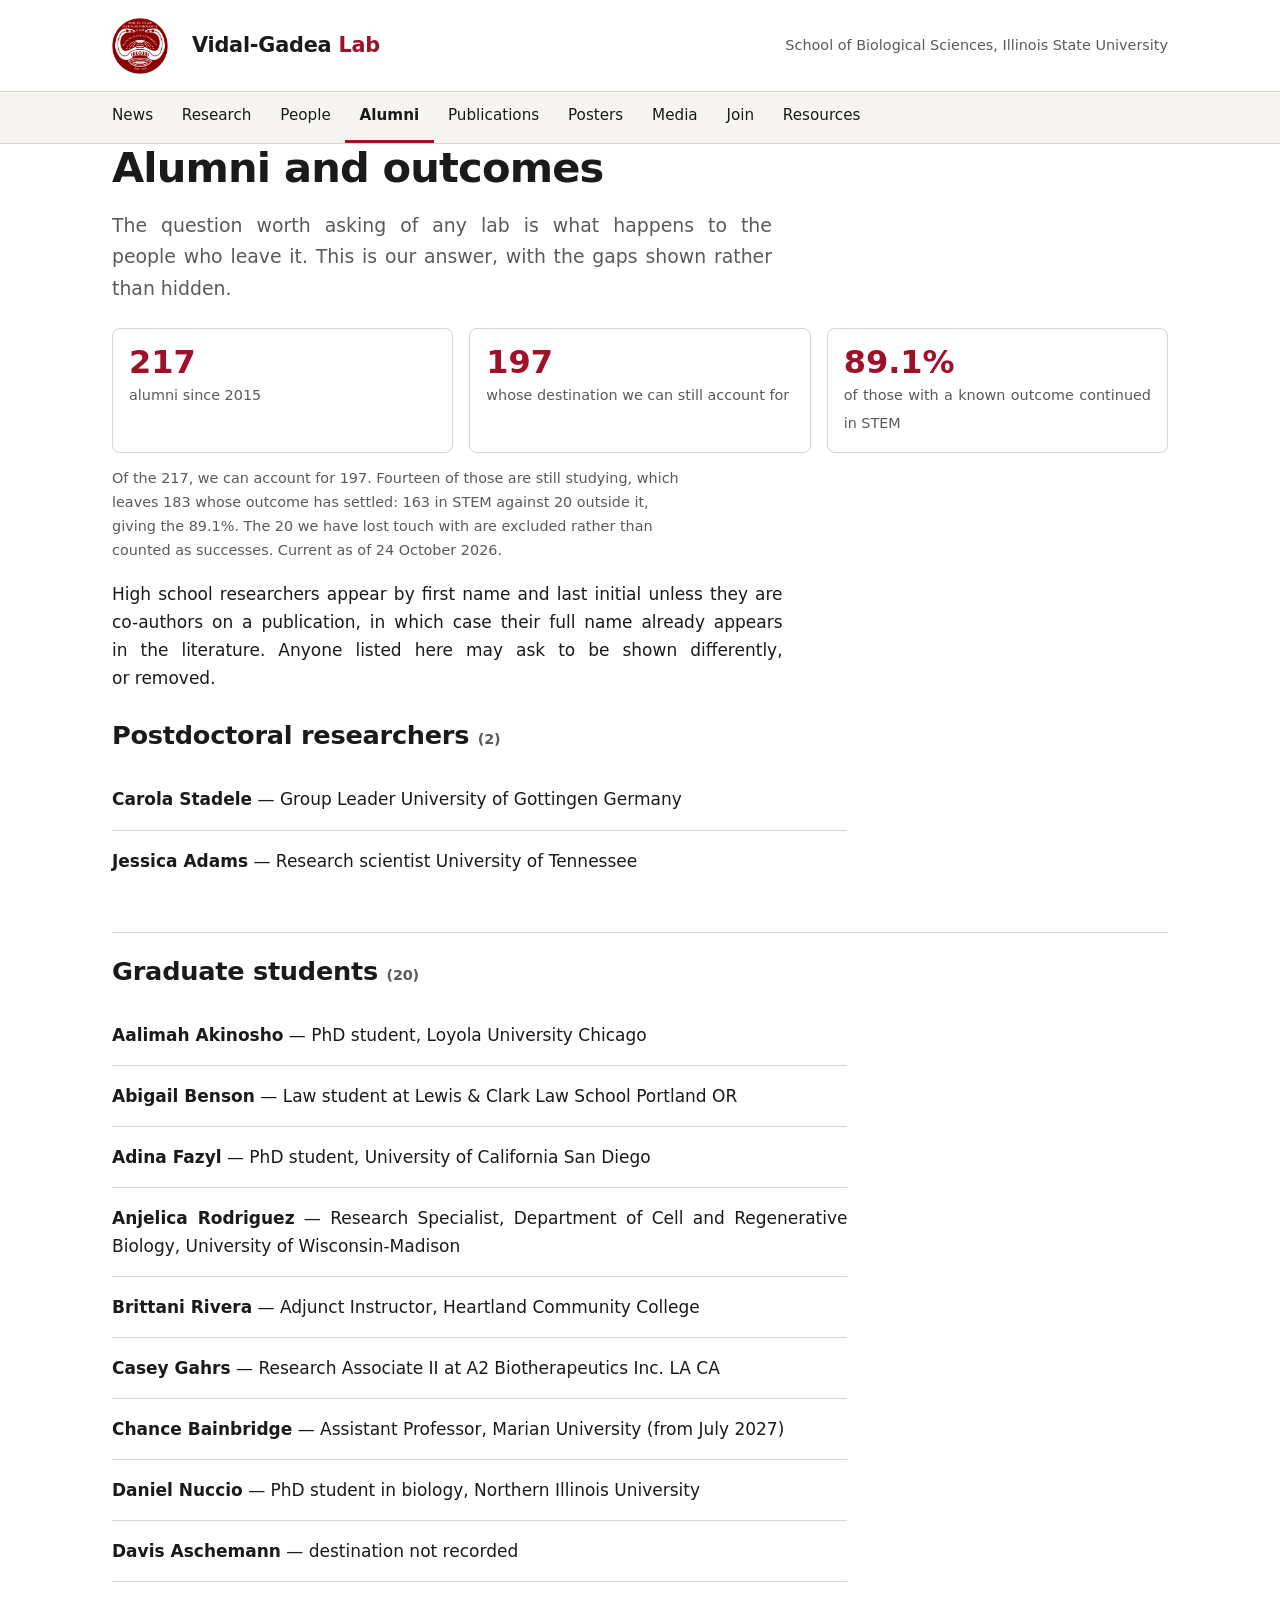
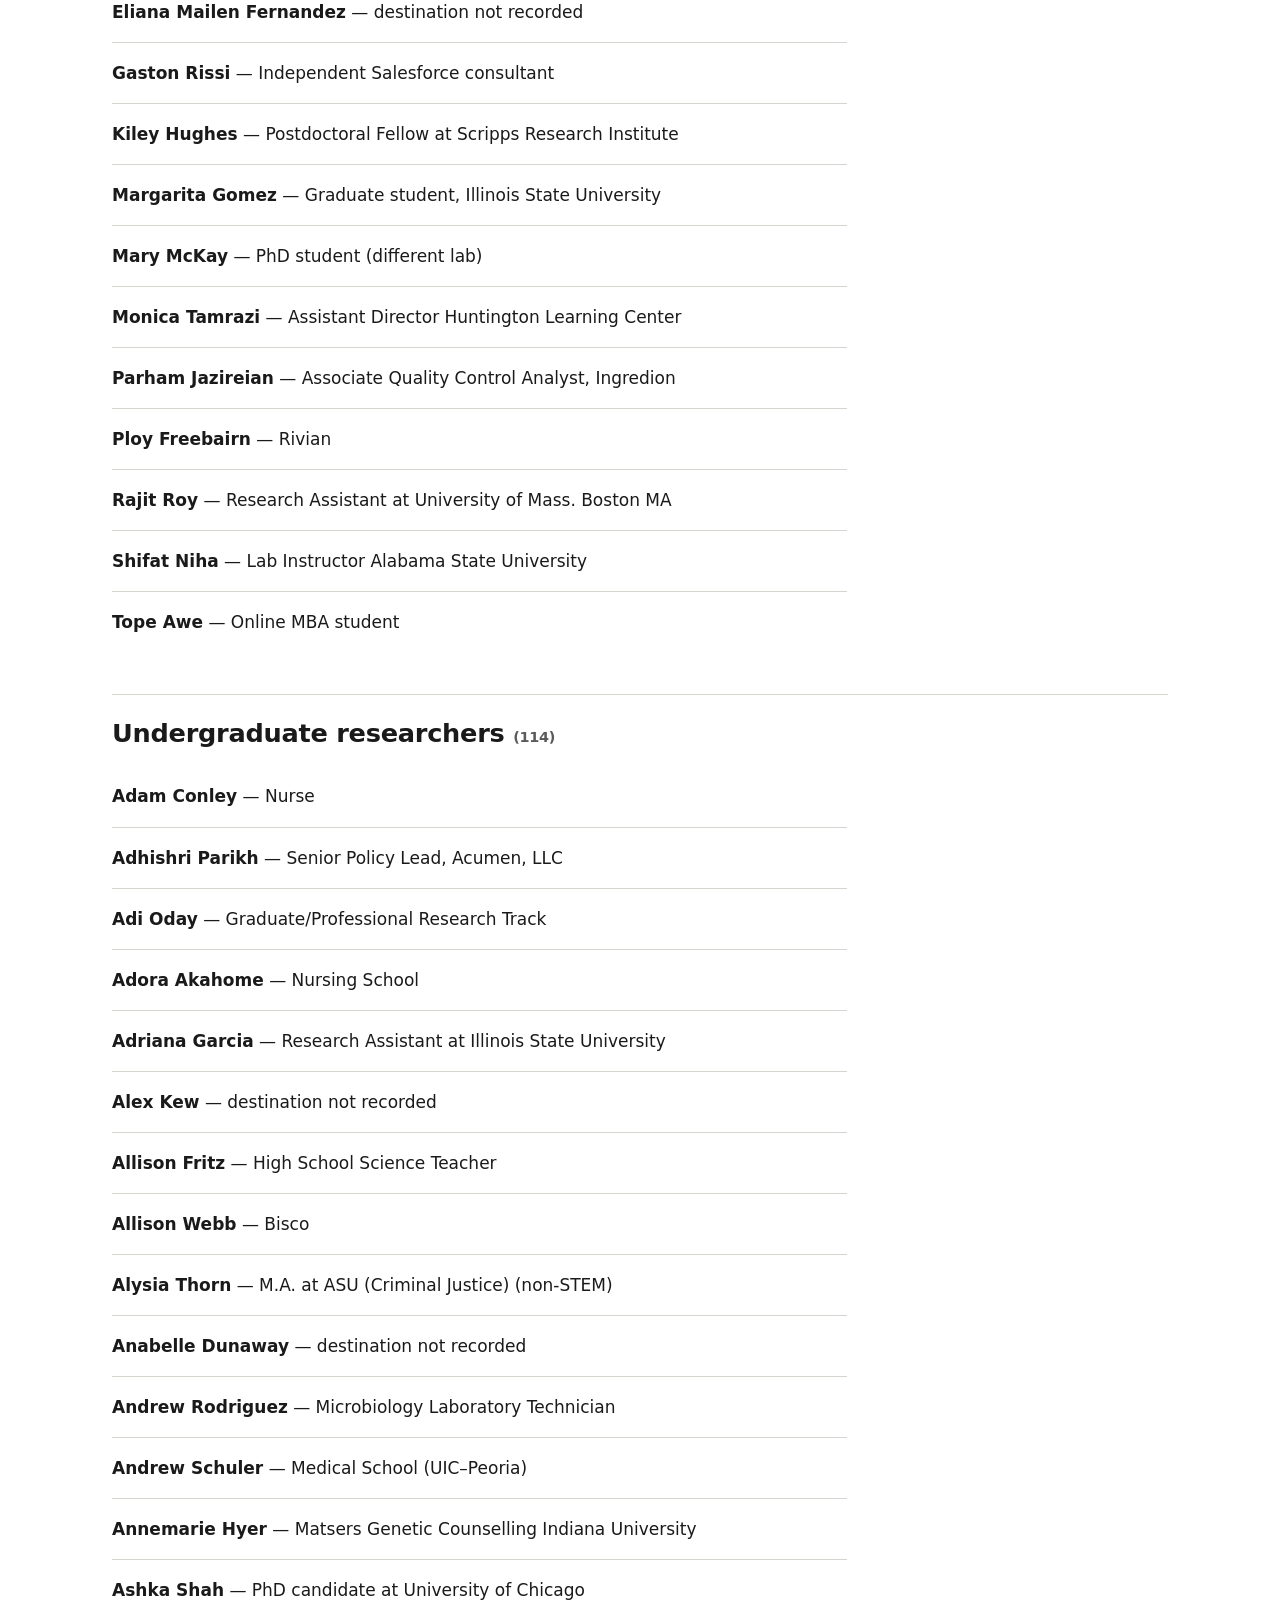
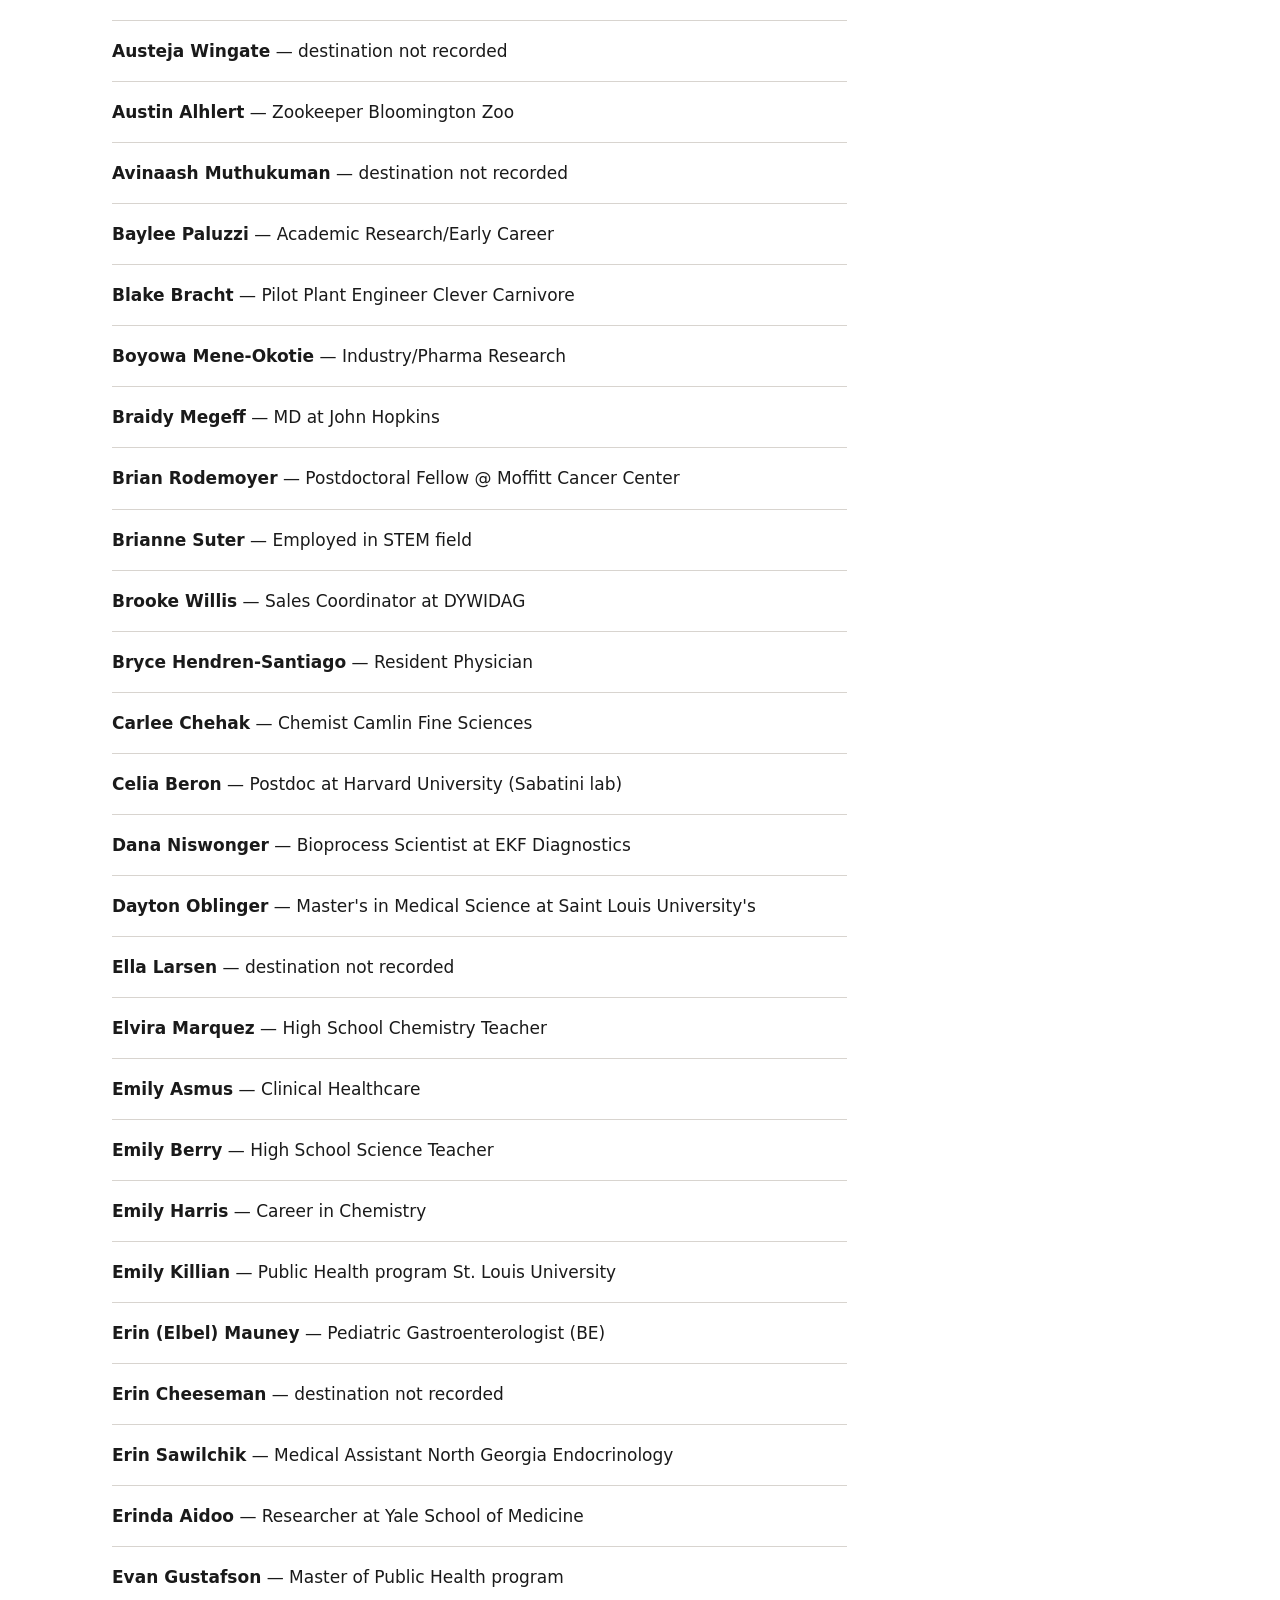
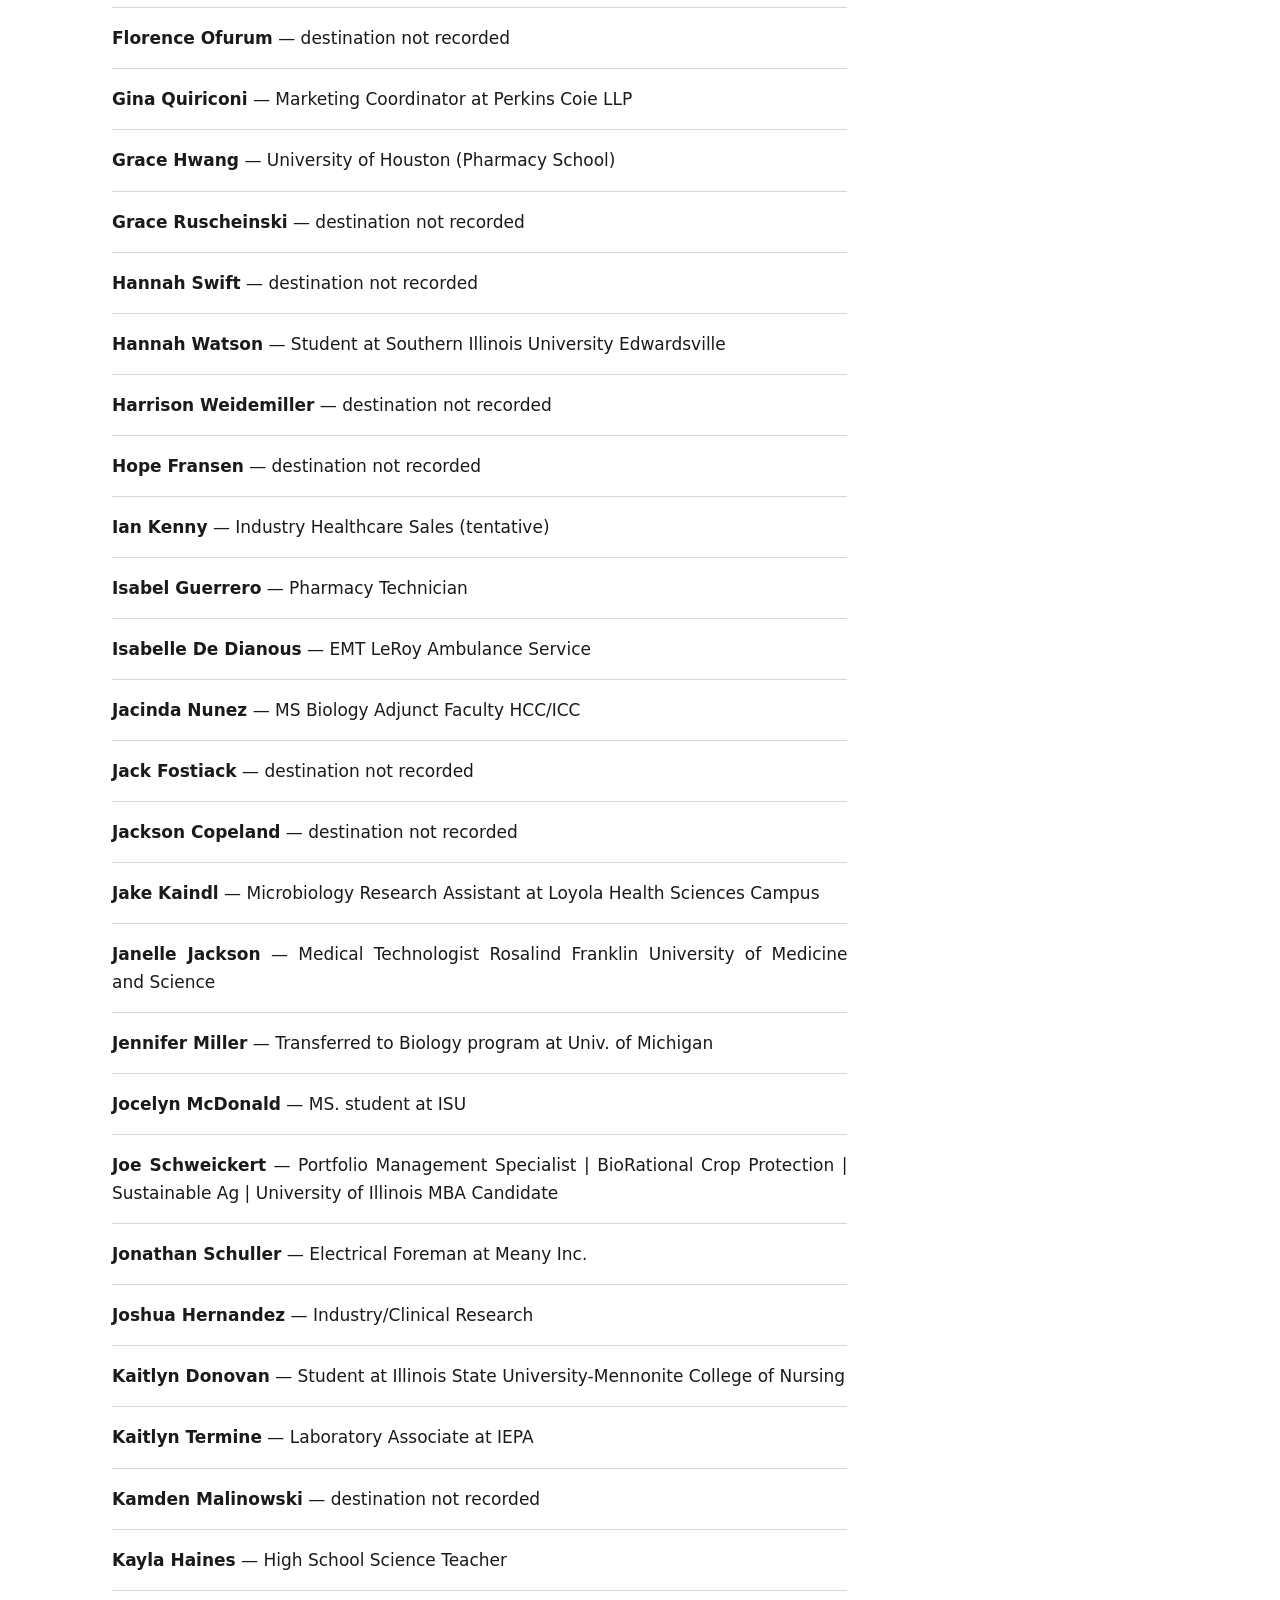
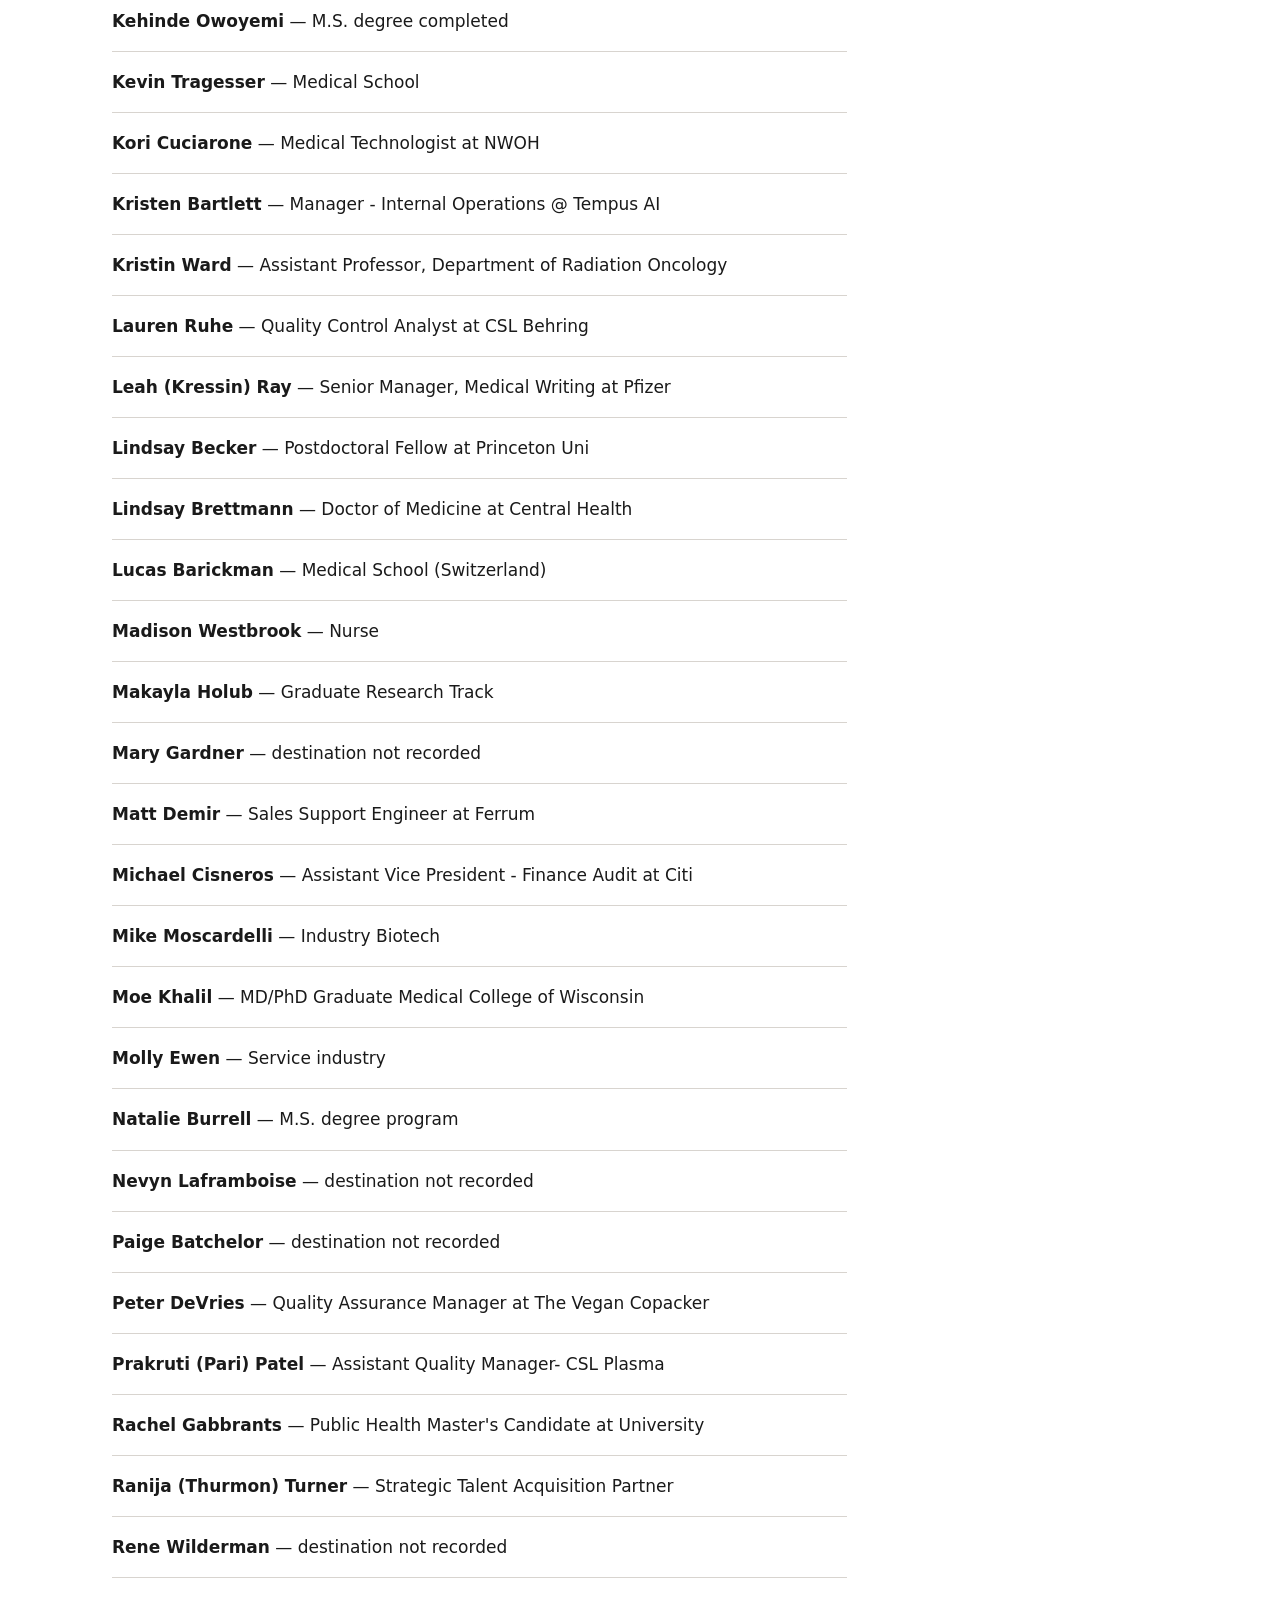
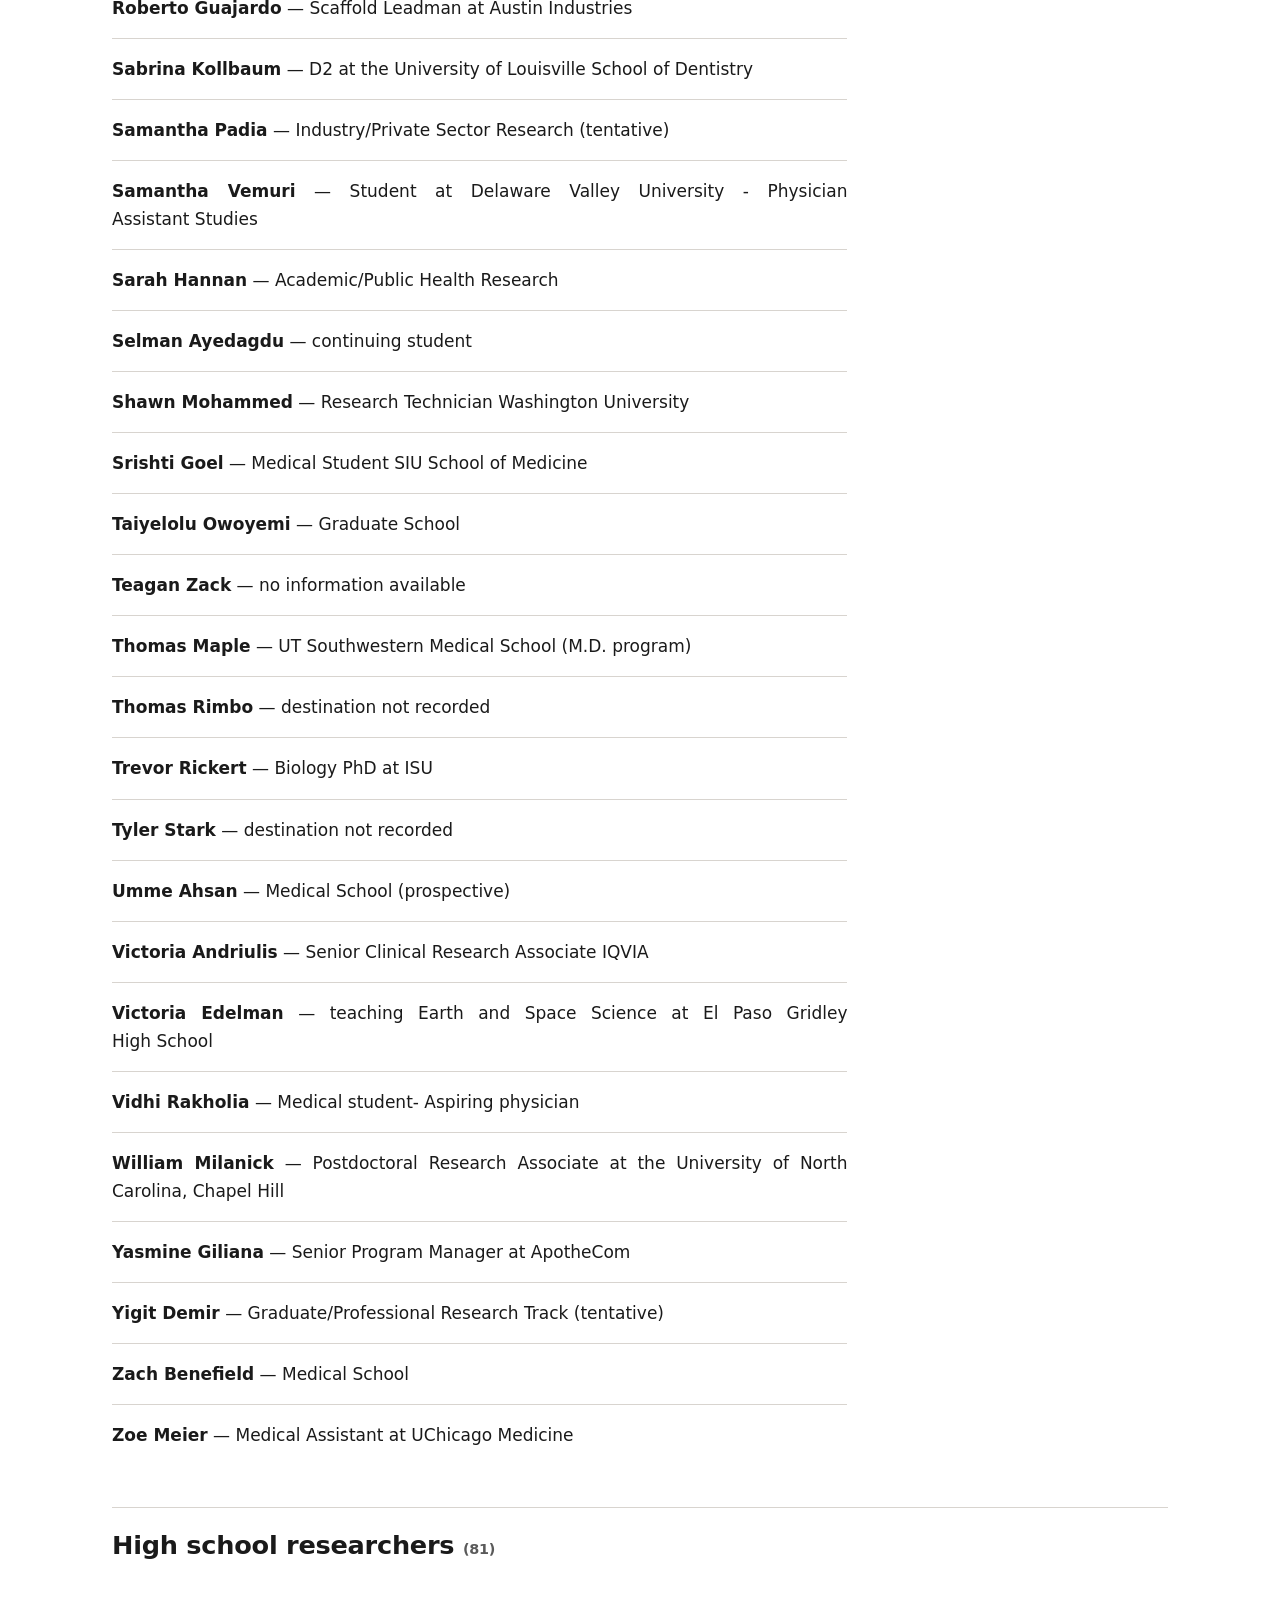
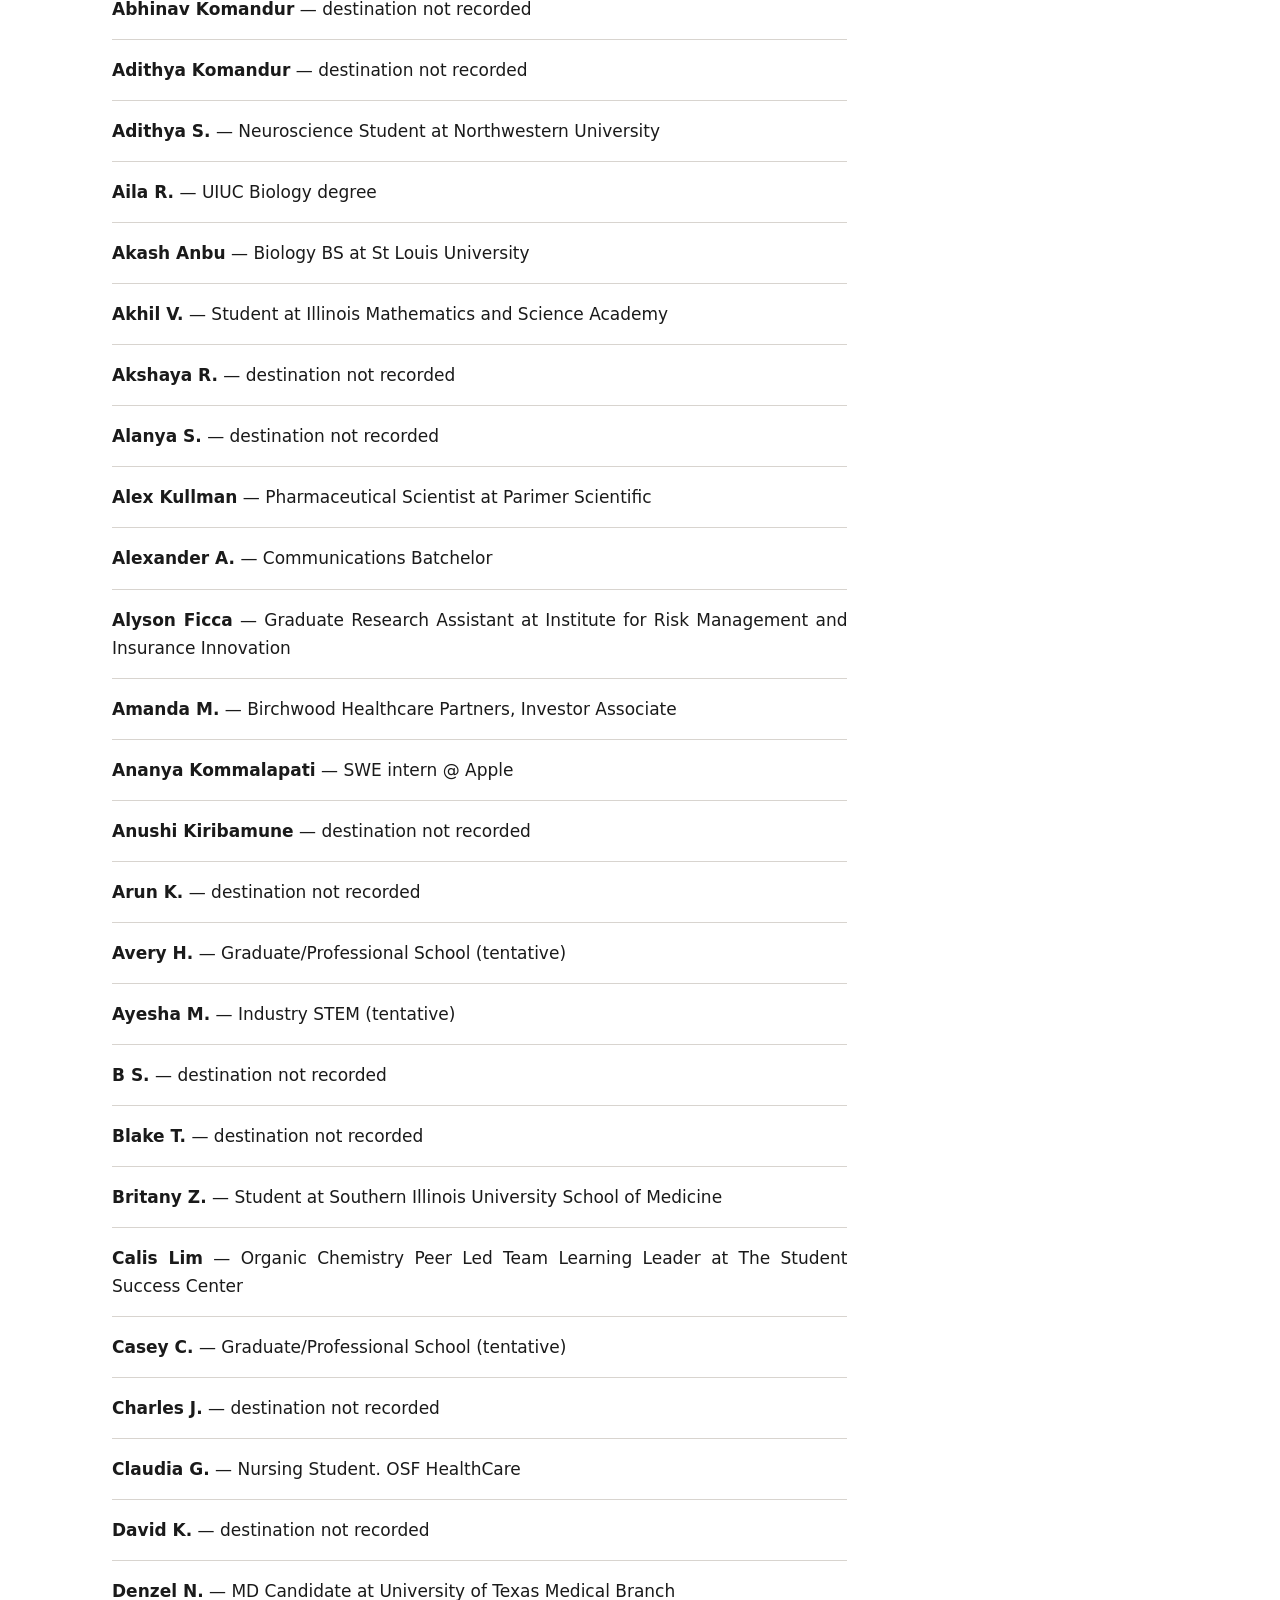
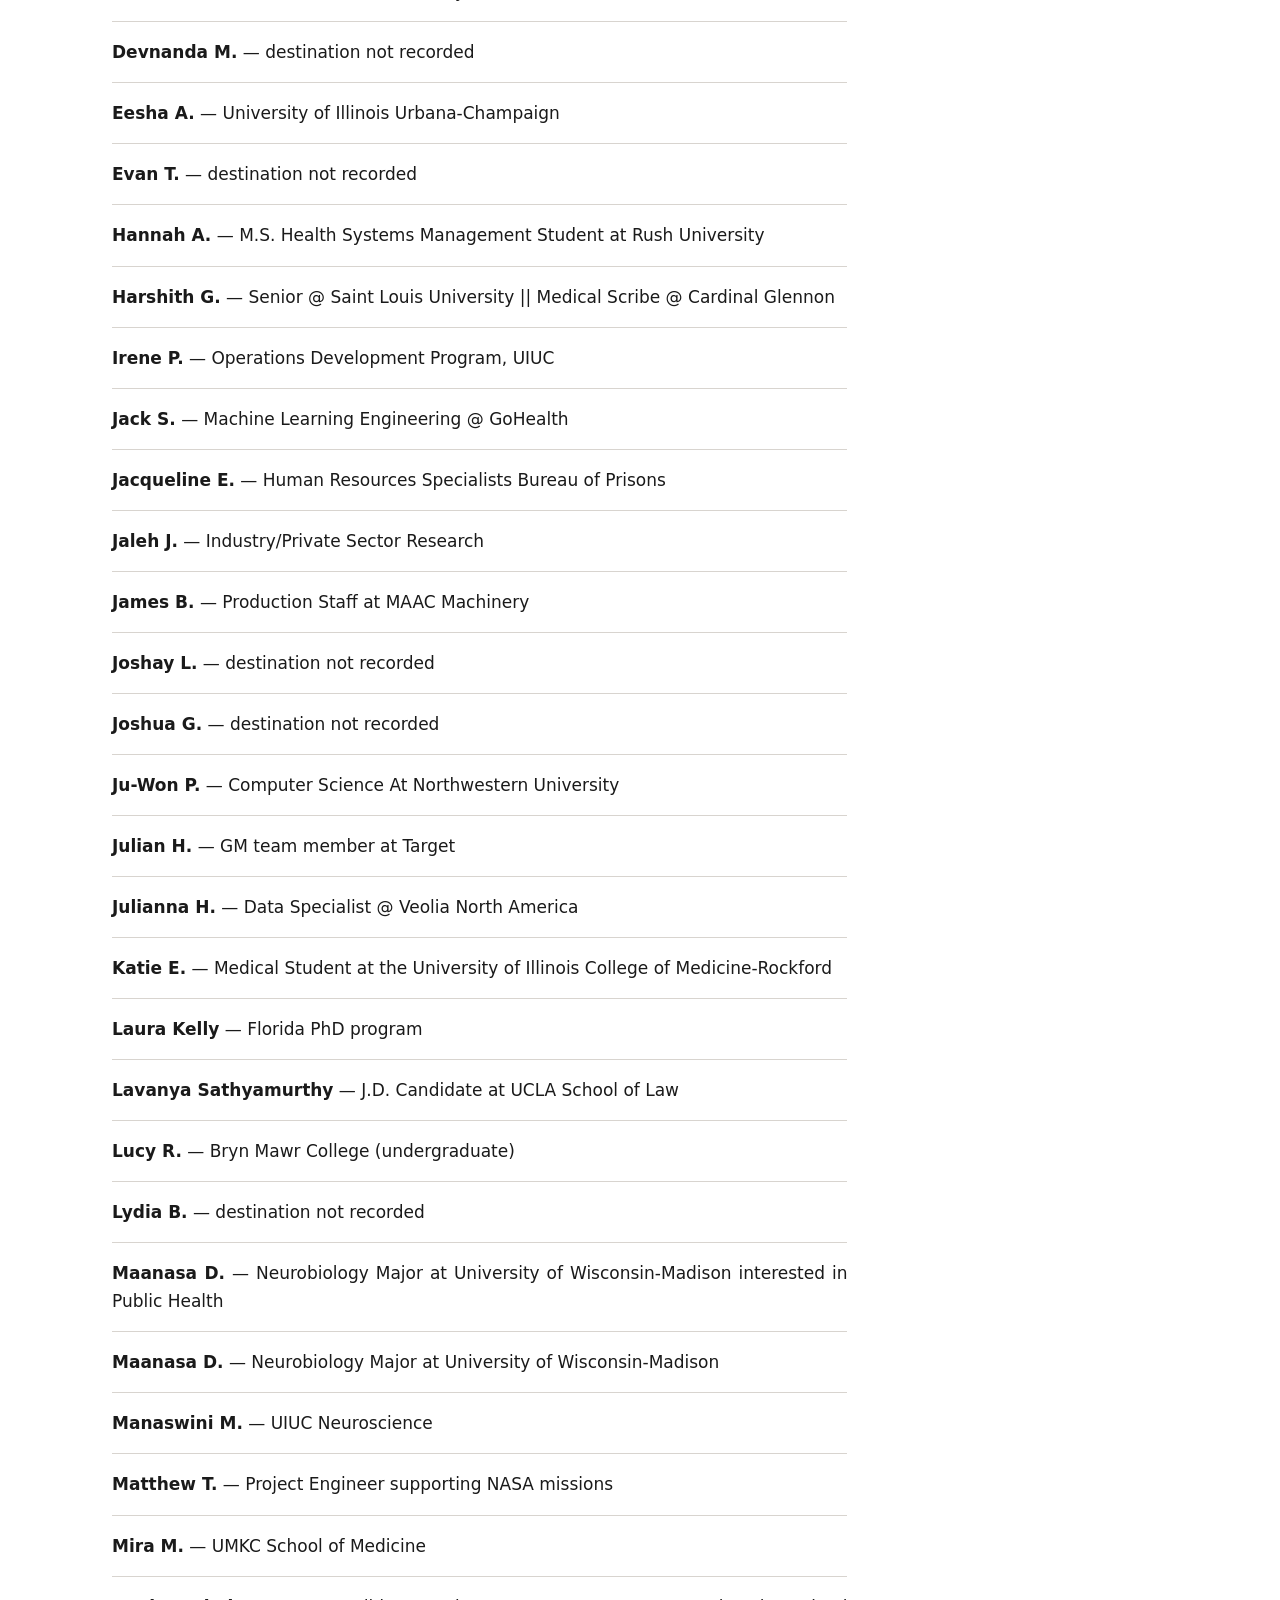
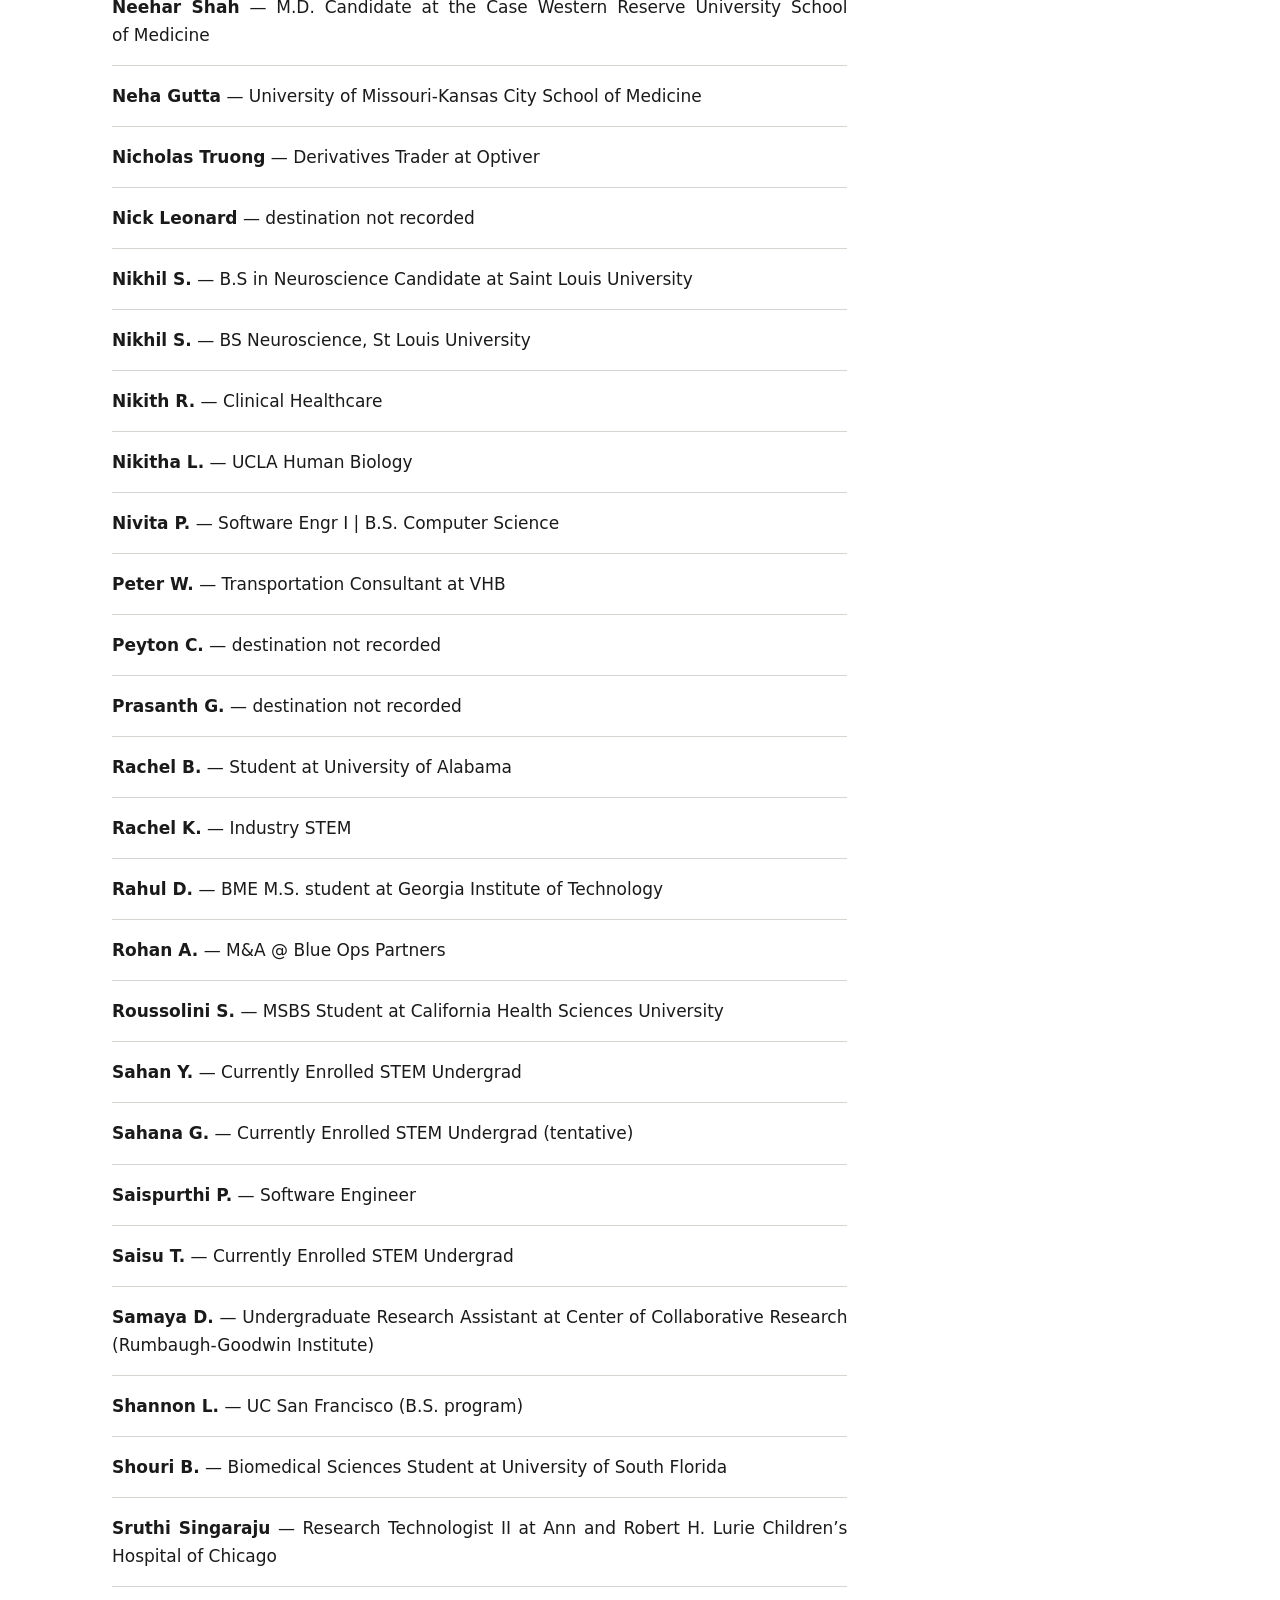
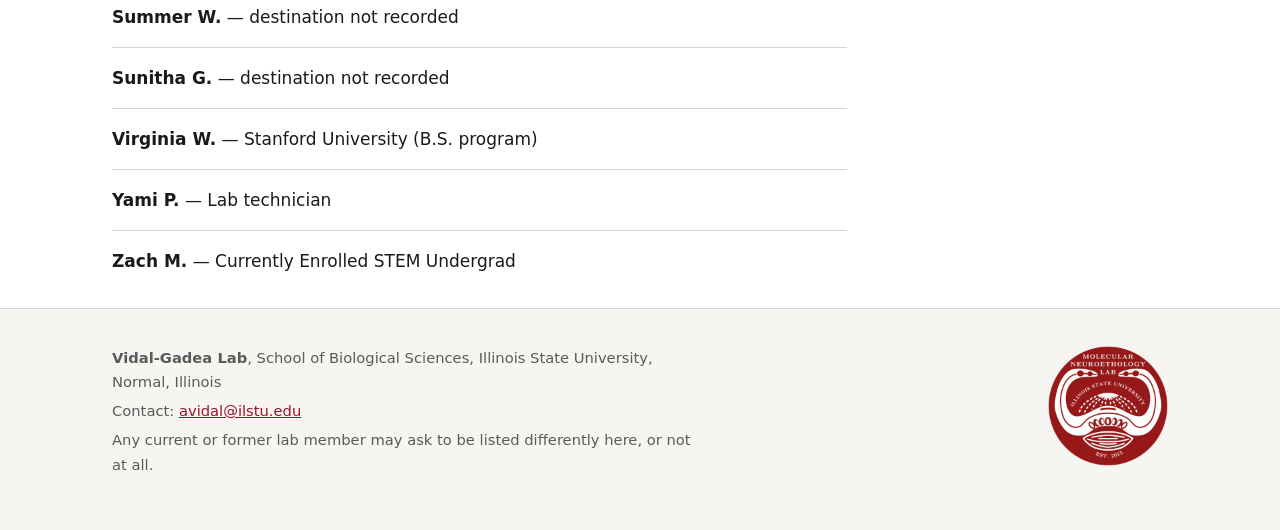
==== alumni.html @ c33b4e80 "Promote Posters, Media and Resources from the footer into the main navigation" ====
<!doctype html>
<html lang="en">
<head>
<meta charset="utf-8">
<meta name="viewport" content="width=device-width, initial-scale=1">
<title>Alumni and outcomes — Vidal-Gadea Lab</title>
<meta name="description" content="Where people who trained in the Vidal-Gadea Lab went afterwards.">
<meta property="og:title" content="Alumni and outcomes — Vidal-Gadea Lab">
<meta property="og:description" content="Where people who trained in the Vidal-Gadea Lab went afterwards.">
<meta property="og:url" content="https://agvg75.github.io/lab/alumni.html">
<link rel="icon" href="favicon.ico" sizes="32x32">
<link rel="icon" type="image/png" sizes="512x512" href="favicon-512.png">
<link rel="apple-touch-icon" href="favicon-180.png">
<meta property="og:site_name" content="Vidal-Gadea Lab">
<meta property="og:type" content="website">
<meta property="og:image" content="https://agvg75.github.io/lab/social-card.jpg">
<meta property="og:image:width" content="1200">
<meta property="og:image:height" content="630">
<meta name="twitter:card" content="summary_large_image">
<link rel="stylesheet" href="style.css">
</head>
<body>
<a class="skip" href="#main">Skip to main content</a>

<header class="masthead">
  <div class="wrap">
    <a class="brand" href="index.html" aria-label="Vidal-Gadea Lab home"><picture><source srcset="logo-white-360.png" media="(prefers-color-scheme: dark)" class="logo-dark"><img class="logo" src="logo-red-360.png" width="56" height="56" alt=""></picture></a>
    <a class="wordmark" href="index.html">Vidal-Gadea <span>Lab</span></a>
    <p class="tagline">School of Biological Sciences, Illinois State University</p>
  </div>
</header>

<nav class="primary" aria-label="Primary">
  <ul>
    <li><a href="news.html">News</a></li>
    <li><a href="research.html">Research</a></li>
    <li><a href="people.html">People</a></li>
    <li><a href="alumni.html" aria-current="page">Alumni</a></li>
    <li><a href="publications.html">Publications</a></li>
    <li><a href="presentations.html">Posters</a></li>
    <li><a href="media.html">Media</a></li>
    <li><a href="join.html">Join</a></li>
    <li><a href="resources.html">Resources</a></li>
  </ul>
</nav>

<main id="main" class="wrap">

  <h1>Alumni and outcomes</h1>

  <p class="lede">The question worth asking of any lab is what happens to the people who
  leave it. This is our answer, with the gaps shown rather than hidden.</p>

  <ul class="stats">
    <li><span class="n">217</span><span class="k">alumni since 2015</span></li>
    <li><span class="n">197</span><span class="k">whose destination we can still account for</span></li>
    <li><span class="n">89.1%</span><span class="k">of those with a known outcome continued in STEM</span></li>
  </ul>
  <p class="meta">Of the 217, we can account for 197. Fourteen of those are still studying,
  which leaves 183 whose outcome has settled: 163 in STEM against 20 outside it, giving the
  89.1%. The 20 we have lost touch with are excluded rather than counted as successes.
  Current as of 24 October 2026.</p>

  <p>High school researchers appear by first name and last initial unless they are co-authors
  on a publication, in which case their full name already appears in the literature. Anyone
  listed here may ask to be shown differently, or removed.</p>

  <h2 id="postdoc">Postdoctoral researchers <span class="meta">(2)</span></h2>
  <ul class="pubs">
    <li><strong>Carola Stadele</strong> — Group Leader University of Gottingen Germany</li>
    <li><strong>Jessica Adams</strong> — Research scientist University of Tennessee</li>
  </ul>
  <h2 id="graduate">Graduate students <span class="meta">(20)</span></h2>
  <ul class="pubs">
    <li><strong>Aalimah Akinosho</strong> — PhD student, Loyola University Chicago</li>
    <li><strong>Abigail Benson</strong> — Law student at Lewis &amp; Clark Law School Portland OR</li>
    <li><strong>Adina Fazyl</strong> — PhD student, University of California San Diego</li>
    <li><strong>Anjelica Rodriguez</strong> — Research Specialist, Department of Cell and Regenerative Biology, University of Wisconsin-Madison</li>
    <li><strong>Brittani Rivera</strong> — Adjunct Instructor, Heartland Community College</li>
    <li><strong>Casey Gahrs</strong> — Research Associate II at A2 Biotherapeutics Inc. LA CA</li>
    <li><strong>Chance Bainbridge</strong> — Assistant Professor, Marian University (from July 2027)</li>
    <li><strong>Daniel Nuccio</strong> — PhD student in biology, Northern Illinois University</li>
    <li><strong>Davis Aschemann</strong> — destination not recorded</li>
    <li><strong>Eliana Mailen Fernandez</strong> — destination not recorded</li>
    <li><strong>Gaston Rissi</strong> — Independent Salesforce consultant</li>
    <li><strong>Kiley Hughes</strong> — Postdoctoral Fellow at Scripps Research Institute</li>
    <li><strong>Margarita Gomez</strong> — Graduate student, Illinois State University</li>
    <li><strong>Mary McKay</strong> — PhD student (different lab)</li>
    <li><strong>Monica Tamrazi</strong> — Assistant Director Huntington Learning Center</li>
    <li><strong>Parham Jazireian</strong> — Associate Quality Control Analyst, Ingredion</li>
    <li><strong>Ploy Freebairn</strong> — Rivian</li>
    <li><strong>Rajit Roy</strong> — Research Assistant at University of Mass. Boston MA</li>
    <li><strong>Shifat Niha</strong> — Lab Instructor Alabama State University</li>
    <li><strong>Tope Awe</strong> — Online MBA student</li>
  </ul>
  <h2 id="undergraduate">Undergraduate researchers <span class="meta">(114)</span></h2>
  <ul class="pubs">
    <li><strong>Adam Conley</strong> — Nurse</li>
    <li><strong>Adhishri Parikh</strong> — Senior Policy Lead, Acumen, LLC</li>
    <li><strong>Adi Oday</strong> — Graduate/Professional Research Track</li>
    <li><strong>Adora Akahome</strong> — Nursing School</li>
    <li><strong>Adriana Garcia</strong> — Research Assistant at Illinois State University</li>
    <li><strong>Alex Kew</strong> — destination not recorded</li>
    <li><strong>Allison Fritz</strong> — High School Science Teacher</li>
    <li><strong>Allison Webb</strong> — Bisco</li>
    <li><strong>Alysia Thorn</strong> — M.A. at ASU (Criminal Justice) (non-STEM)</li>
    <li><strong>Anabelle Dunaway</strong> — destination not recorded</li>
    <li><strong>Andrew Rodriguez</strong> — Microbiology Laboratory Technician</li>
    <li><strong>Andrew Schuler</strong> — Medical School (UIC–Peoria)</li>
    <li><strong>Annemarie Hyer</strong> — Matsers Genetic Counselling Indiana University</li>
    <li><strong>Ashka Shah</strong> — PhD candidate at University of Chicago</li>
    <li><strong>Austeja Wingate</strong> — destination not recorded</li>
    <li><strong>Austin Alhlert</strong> — Zookeeper Bloomington Zoo</li>
    <li><strong>Avinaash Muthukuman</strong> — destination not recorded</li>
    <li><strong>Baylee Paluzzi</strong> — Academic Research/Early Career</li>
    <li><strong>Blake Bracht</strong> — Pilot Plant Engineer Clever Carnivore</li>
    <li><strong>Boyowa Mene-Okotie</strong> — Industry/Pharma Research</li>
    <li><strong>Braidy Megeff</strong> — MD at John Hopkins</li>
    <li><strong>Brian Rodemoyer</strong> — Postdoctoral Fellow @ Moffitt Cancer Center</li>
    <li><strong>Brianne Suter</strong> — Employed in STEM field</li>
    <li><strong>Brooke Willis</strong> — Sales Coordinator at DYWIDAG</li>
    <li><strong>Bryce Hendren-Santiago</strong> — Resident Physician</li>
    <li><strong>Carlee Chehak</strong> — Chemist Camlin Fine Sciences</li>
    <li><strong>Celia Beron</strong> — Postdoc at Harvard University (Sabatini lab)</li>
    <li><strong>Dana Niswonger</strong> — Bioprocess Scientist at EKF Diagnostics</li>
    <li><strong>Dayton Oblinger</strong> — Master&#x27;s in Medical Science at Saint Louis University&#x27;s</li>
    <li><strong>Ella Larsen</strong> — destination not recorded</li>
    <li><strong>Elvira Marquez</strong> — High School Chemistry Teacher</li>
    <li><strong>Emily Asmus</strong> — Clinical Healthcare</li>
    <li><strong>Emily Berry</strong> — High School Science Teacher</li>
    <li><strong>Emily Harris</strong> — Career in Chemistry</li>
    <li><strong>Emily Killian</strong> — Public Health program St. Louis University</li>
    <li><strong>Erin (Elbel) Mauney</strong> — Pediatric Gastroenterologist (BE)</li>
    <li><strong>Erin Cheeseman</strong> — destination not recorded</li>
    <li><strong>Erin Sawilchik</strong> — Medical Assistant North Georgia Endocrinology</li>
    <li><strong>Erinda Aidoo</strong> — Researcher at Yale School of Medicine</li>
    <li><strong>Evan Gustafson</strong> — Master of Public Health program</li>
    <li><strong>Florence Ofurum</strong> — destination not recorded</li>
    <li><strong>Gina Quiriconi</strong> — Marketing Coordinator at Perkins Coie LLP</li>
    <li><strong>Grace Hwang</strong> — University of Houston (Pharmacy School)</li>
    <li><strong>Grace Ruscheinski</strong> — destination not recorded</li>
    <li><strong>Hannah Swift</strong> — destination not recorded</li>
    <li><strong>Hannah Watson</strong> — Student at Southern Illinois University Edwardsville</li>
    <li><strong>Harrison Weidemiller</strong> — destination not recorded</li>
    <li><strong>Hope Fransen</strong> — destination not recorded</li>
    <li><strong>Ian Kenny</strong> — Industry Healthcare Sales (tentative)</li>
    <li><strong>Isabel Guerrero</strong> — Pharmacy Technician</li>
    <li><strong>Isabelle De Dianous</strong> — EMT LeRoy Ambulance Service</li>
    <li><strong>Jacinda Nunez</strong> — MS Biology Adjunct Faculty HCC/ICC</li>
    <li><strong>Jack Fostiack</strong> — destination not recorded</li>
    <li><strong>Jackson Copeland</strong> — destination not recorded</li>
    <li><strong>Jake Kaindl</strong> — Microbiology Research Assistant at Loyola Health Sciences Campus</li>
    <li><strong>Janelle Jackson</strong> — Medical Technologist Rosalind Franklin University of Medicine and Science</li>
    <li><strong>Jennifer Miller</strong> — Transferred to Biology program at Univ. of Michigan</li>
    <li><strong>Jocelyn McDonald</strong> — MS. student at ISU</li>
    <li><strong>Joe Schweickert</strong> — Portfolio Management Specialist | BioRational Crop Protection | Sustainable Ag | University of Illinois MBA Candidate</li>
    <li><strong>Jonathan Schuller</strong> — Electrical Foreman at Meany Inc.</li>
    <li><strong>Joshua Hernandez</strong> — Industry/Clinical Research</li>
    <li><strong>Kaitlyn Donovan</strong> — Student at Illinois State University-Mennonite College of Nursing</li>
    <li><strong>Kaitlyn Termine</strong> — Laboratory Associate at IEPA</li>
    <li><strong>Kamden Malinowski</strong> — destination not recorded</li>
    <li><strong>Kayla Haines</strong> — High School Science Teacher</li>
    <li><strong>Kehinde Owoyemi</strong> — M.S. degree completed</li>
    <li><strong>Kevin Tragesser</strong> — Medical School</li>
    <li><strong>Kori Cuciarone</strong> — Medical Technologist at NWOH</li>
    <li><strong>Kristen Bartlett</strong> — Manager - Internal Operations @ Tempus AI</li>
    <li><strong>Kristin Ward</strong> — Assistant Professor, Department of Radiation Oncology</li>
    <li><strong>Lauren Ruhe</strong> — Quality Control Analyst at CSL Behring</li>
    <li><strong>Leah (Kressin) Ray</strong> — Senior Manager, Medical Writing at Pfizer</li>
    <li><strong>Lindsay Becker</strong> — Postdoctoral Fellow at Princeton Uni</li>
    <li><strong>Lindsay Brettmann</strong> — Doctor of Medicine at Central Health</li>
    <li><strong>Lucas Barickman</strong> — Medical School (Switzerland)</li>
    <li><strong>Madison Westbrook</strong> — Nurse</li>
    <li><strong>Makayla Holub</strong> — Graduate Research Track</li>
    <li><strong>Mary Gardner</strong> — destination not recorded</li>
    <li><strong>Matt Demir</strong> — Sales Support Engineer at Ferrum</li>
    <li><strong>Michael Cisneros</strong> — Assistant Vice President - Finance Audit at Citi</li>
    <li><strong>Mike Moscardelli</strong> — Industry Biotech</li>
    <li><strong>Moe Khalil</strong> — MD/PhD Graduate Medical College of Wisconsin</li>
    <li><strong>Molly Ewen</strong> — Service industry</li>
    <li><strong>Natalie Burrell</strong> — M.S. degree program</li>
    <li><strong>Nevyn Laframboise</strong> — destination not recorded</li>
    <li><strong>Paige Batchelor</strong> — destination not recorded</li>
    <li><strong>Peter DeVries</strong> — Quality Assurance Manager at The Vegan Copacker</li>
    <li><strong>Prakruti (Pari) Patel</strong> — Assistant Quality Manager- CSL Plasma</li>
    <li><strong>Rachel Gabbrants</strong> — Public Health Master&#x27;s Candidate at University</li>
    <li><strong>Ranija (Thurmon) Turner</strong> — Strategic Talent Acquisition Partner</li>
    <li><strong>Rene Wilderman</strong> — destination not recorded</li>
    <li><strong>Roberto Guajardo</strong> — Scaffold Leadman at Austin Industries</li>
    <li><strong>Sabrina Kollbaum</strong> — D2 at the University of Louisville School of Dentistry</li>
    <li><strong>Samantha Padia</strong> — Industry/Private Sector Research (tentative)</li>
    <li><strong>Samantha Vemuri</strong> — Student at Delaware Valley University - Physician Assistant Studies</li>
    <li><strong>Sarah Hannan</strong> — Academic/Public Health Research</li>
    <li><strong>Selman Ayedagdu</strong> — continuing student</li>
    <li><strong>Shawn Mohammed</strong> — Research Technician Washington University</li>
    <li><strong>Srishti Goel</strong> — Medical Student SIU School of Medicine</li>
    <li><strong>Taiyelolu Owoyemi</strong> — Graduate School</li>
    <li><strong>Teagan Zack</strong> — no information available</li>
    <li><strong>Thomas Maple</strong> — UT Southwestern Medical School (M.D. program)</li>
    <li><strong>Thomas Rimbo</strong> — destination not recorded</li>
    <li><strong>Trevor Rickert</strong> — Biology PhD at ISU</li>
    <li><strong>Tyler Stark</strong> — destination not recorded</li>
    <li><strong>Umme Ahsan</strong> — Medical School (prospective)</li>
    <li><strong>Victoria Andriulis</strong> — Senior Clinical Research Associate IQVIA</li>
    <li><strong>Victoria Edelman</strong> — teaching Earth and Space Science at El Paso Gridley High School</li>
    <li><strong>Vidhi Rakholia</strong> — Medical student- Aspiring physician</li>
    <li><strong>William Milanick</strong> — Postdoctoral Research Associate at the University of North Carolina, Chapel Hill</li>
    <li><strong>Yasmine Giliana</strong> — Senior Program Manager at ApotheCom</li>
    <li><strong>Yigit Demir</strong> — Graduate/Professional Research Track (tentative)</li>
    <li><strong>Zach Benefield</strong> — Medical School</li>
    <li><strong>Zoe Meier</strong> — Medical Assistant at UChicago Medicine</li>
  </ul>
  <h2 id="high-school">High school researchers <span class="meta">(81)</span></h2>
  <ul class="pubs">
    <li><strong>Abhinav Komandur</strong> — destination not recorded</li>
    <li><strong>Adithya Komandur</strong> — destination not recorded</li>
    <li><strong>Adithya S.</strong> — Neuroscience Student at Northwestern University</li>
    <li><strong>Aila R.</strong> — UIUC Biology degree</li>
    <li><strong>Akash Anbu</strong> — Biology BS at St Louis University</li>
    <li><strong>Akhil V.</strong> — Student at Illinois Mathematics and Science Academy</li>
    <li><strong>Akshaya R.</strong> — destination not recorded</li>
    <li><strong>Alanya S.</strong> — destination not recorded</li>
    <li><strong>Alex Kullman</strong> — Pharmaceutical Scientist at Parimer Scientific</li>
    <li><strong>Alexander A.</strong> — Communications Batchelor</li>
    <li><strong>Alyson Ficca</strong> — Graduate Research Assistant at Institute for Risk Management and Insurance Innovation</li>
    <li><strong>Amanda M.</strong> — Birchwood Healthcare Partners, Investor Associate</li>
    <li><strong>Ananya Kommalapati</strong> — SWE intern @ Apple</li>
    <li><strong>Anushi Kiribamune</strong> — destination not recorded</li>
    <li><strong>Arun K.</strong> — destination not recorded</li>
    <li><strong>Avery H.</strong> — Graduate/Professional School (tentative)</li>
    <li><strong>Ayesha M.</strong> — Industry STEM (tentative)</li>
    <li><strong>B S.</strong> — destination not recorded</li>
    <li><strong>Blake T.</strong> — destination not recorded</li>
    <li><strong>Britany Z.</strong> — Student at Southern Illinois University School of Medicine</li>
    <li><strong>Calis Lim</strong> — Organic Chemistry Peer Led Team Learning Leader at The Student Success Center</li>
    <li><strong>Casey C.</strong> — Graduate/Professional School (tentative)</li>
    <li><strong>Charles J.</strong> — destination not recorded</li>
    <li><strong>Claudia G.</strong> — Nursing Student. OSF HealthCare</li>
    <li><strong>David K.</strong> — destination not recorded</li>
    <li><strong>Denzel N.</strong> — MD Candidate at University of Texas Medical Branch</li>
    <li><strong>Devnanda M.</strong> — destination not recorded</li>
    <li><strong>Eesha A.</strong> — University of Illinois Urbana‑Champaign</li>
    <li><strong>Evan T.</strong> — destination not recorded</li>
    <li><strong>Hannah A.</strong> — M.S. Health Systems Management Student at Rush University</li>
    <li><strong>Harshith G.</strong> — Senior @ Saint Louis University || Medical Scribe @ Cardinal Glennon</li>
    <li><strong>Irene P.</strong> — Operations Development Program, UIUC</li>
    <li><strong>Jack S.</strong> — Machine Learning Engineering @ GoHealth</li>
    <li><strong>Jacqueline E.</strong> — Human Resources Specialists Bureau of Prisons</li>
    <li><strong>Jaleh J.</strong> — Industry/Private Sector Research</li>
    <li><strong>James B.</strong> — Production Staff at MAAC Machinery</li>
    <li><strong>Joshay L.</strong> — destination not recorded</li>
    <li><strong>Joshua G.</strong> — destination not recorded</li>
    <li><strong>Ju-Won P.</strong> — Computer Science At Northwestern University</li>
    <li><strong>Julian H.</strong> — GM team member at Target</li>
    <li><strong>Julianna H.</strong> — Data Specialist @ Veolia North America</li>
    <li><strong>Katie E.</strong> — Medical Student at the University of Illinois College of Medicine-Rockford</li>
    <li><strong>Laura Kelly</strong> — Florida PhD program</li>
    <li><strong>Lavanya Sathyamurthy</strong> — J.D. Candidate at UCLA School of Law</li>
    <li><strong>Lucy R.</strong> — Bryn Mawr College (undergraduate)</li>
    <li><strong>Lydia B.</strong> — destination not recorded</li>
    <li><strong>Maanasa D.</strong> — Neurobiology Major at University of Wisconsin-Madison interested in Public Health</li>
    <li><strong>Maanasa D.</strong> — Neurobiology Major at University of Wisconsin-Madison</li>
    <li><strong>Manaswini M.</strong> — UIUC Neuroscience</li>
    <li><strong>Matthew T.</strong> — Project Engineer supporting NASA missions</li>
    <li><strong>Mira M.</strong> — UMKC School of Medicine</li>
    <li><strong>Neehar Shah</strong> — M.D. Candidate at the Case Western Reserve University School of Medicine</li>
    <li><strong>Neha Gutta</strong> — University of Missouri-Kansas City School of Medicine</li>
    <li><strong>Nicholas Truong</strong> — Derivatives Trader at Optiver</li>
    <li><strong>Nick Leonard</strong> — destination not recorded</li>
    <li><strong>Nikhil S.</strong> — B.S in Neuroscience Candidate at Saint Louis University</li>
    <li><strong>Nikhil S.</strong> — BS Neuroscience, St Louis University</li>
    <li><strong>Nikith R.</strong> — Clinical Healthcare</li>
    <li><strong>Nikitha L.</strong> — UCLA Human Biology</li>
    <li><strong>Nivita P.</strong> — Software Engr I | B.S. Computer Science</li>
    <li><strong>Peter W.</strong> — Transportation Consultant at VHB</li>
    <li><strong>Peyton C.</strong> — destination not recorded</li>
    <li><strong>Prasanth G.</strong> — destination not recorded</li>
    <li><strong>Rachel B.</strong> — Student at University of Alabama</li>
    <li><strong>Rachel K.</strong> — Industry STEM</li>
    <li><strong>Rahul D.</strong> — BME M.S. student at Georgia Institute of Technology</li>
    <li><strong>Rohan A.</strong> — M&amp;A @ Blue Ops Partners</li>
    <li><strong>Roussolini S.</strong> — MSBS Student at California Health Sciences University</li>
    <li><strong>Sahan Y.</strong> — Currently Enrolled STEM Undergrad</li>
    <li><strong>Sahana G.</strong> — Currently Enrolled STEM Undergrad (tentative)</li>
    <li><strong>Saispurthi P.</strong> — Software Engineer</li>
    <li><strong>Saisu T.</strong> — Currently Enrolled STEM Undergrad</li>
    <li><strong>Samaya D.</strong> — Undergraduate Research Assistant at Center of Collaborative Research (Rumbaugh-Goodwin Institute)</li>
    <li><strong>Shannon L.</strong> — UC San Francisco (B.S. program)</li>
    <li><strong>Shouri B.</strong> — Biomedical Sciences Student at University of South Florida</li>
    <li><strong>Sruthi Singaraju</strong> — Research Technologist II at Ann and Robert H. Lurie Children’s Hospital of Chicago</li>
    <li><strong>Summer W.</strong> — destination not recorded</li>
    <li><strong>Sunitha G.</strong> — destination not recorded</li>
    <li><strong>Virginia W.</strong> — Stanford University (B.S. program)</li>
    <li><strong>Yami P.</strong> — Lab technician</li>
    <li><strong>Zach M.</strong> — Currently Enrolled STEM Undergrad</li>
  </ul>

</main>

<footer>
  <div class="wrap">
    <img class="footlogo" src="logo-red-360.png" alt="Vidal-Gadea Lab logo: two nematodes encircling a pharynx, muscle and a row of eggs. Established 2015." width="120" height="120" loading="lazy">
    <p><strong>Vidal-Gadea Lab</strong>, School of Biological Sciences, Illinois State University, Normal, Illinois</p>
    <p>Contact: <a href="mailto:avidal@ilstu.edu">avidal@ilstu.edu</a></p>
    <p>Any current or former lab member may ask to be listed differently here, or not at all.</p>
  </div>
</footer>

<script src="ui.js"></script>
<script data-goatcounter="https://vidalgadea.goatcounter.com/count"
        async src="//gc.zgo.at/count.js"></script>
</body>
</html>
---- style.css ----
:root {
  --red: #9e1128;
  --red-bright: #ce0e2d;
  --ink: #1a1a1a;
  --muted: #5a5a5a;
  --rule: #d8d4cf;
  --bg: #ffffff;
  --bg-soft: #f7f5f2;
  --focus: #0b5fff;
  --max: 68rem;
}

@media (prefers-color-scheme: dark) {
  :root:not([data-theme="light"]) {
    --red: #ff8fa0;
    --red-bright: #ff8fa0;
    --ink: #eceaea;
    --muted: #b4afac;
    --rule: #3a3634;
    --bg: #15120f;
    --bg-soft: #1e1a17;
    --focus: #8ab4ff;
  }
}
:root[data-theme="dark"] {
  --red: #ff8fa0;
  --red-bright: #ff8fa0;
  --ink: #eceaea;
  --muted: #b4afac;
  --rule: #3a3634;
  --bg: #15120f;
  --bg-soft: #1e1a17;
  --focus: #8ab4ff;
}

* { box-sizing: border-box; }

html { -webkit-text-size-adjust: 100%; }

body {
  margin: 0;
  background: var(--bg);
  color: var(--ink);
  font: 400 1.0625rem/1.65 ui-sans-serif, system-ui, -apple-system, "Segoe UI", Roboto, Arial, sans-serif;
}

.skip {
  position: absolute;
  left: -9999px;
  top: 0;
  background: var(--ink);
  color: var(--bg);
  padding: .75rem 1rem;
  z-index: 100;
}
.skip:focus { left: 0; }

:focus-visible {
  outline: 3px solid var(--focus);
  outline-offset: 2px;
}

.wrap {
  max-width: var(--max);
  margin: 0 auto;
  padding: 0 1rem;
}

/* ---------- masthead ---------- */

.masthead {
  border-bottom: 1px solid var(--rule);
  background: var(--bg);
}
.masthead .wrap {
  display: flex;
  flex-wrap: wrap;
  align-items: baseline;
  gap: .5rem 1.5rem;
  padding-top: 1.1rem;
  padding-bottom: 1.1rem;
}
.wordmark {
  font-size: 1.3rem;
  font-weight: 700;
  letter-spacing: -.01em;
  color: var(--ink);
  text-decoration: none;
}
.wordmark span { color: var(--red); }
.tagline {
  color: var(--muted);
  font-size: .9rem;
  margin: 0;
}

nav.primary { border-bottom: 1px solid var(--rule); background: var(--bg-soft); }
nav.primary ul {
  list-style: none;
  margin: 0;
  padding: 0;
  display: flex;
  flex-wrap: wrap;
  max-width: var(--max);
  margin-inline: auto;
  padding-inline: 1rem;
}
nav.primary a {
  display: block;
  padding: .7rem .9rem;
  color: var(--ink);
  text-decoration: none;
  font-size: .95rem;
  border-bottom: 3px solid transparent;
}
nav.primary a:hover { background: var(--bg); }
nav.primary a[aria-current="page"] {
  border-bottom-color: var(--red);
  font-weight: 600;
}
nav.primary li:first-child a { padding-left: 0; }

/* ---------- type ---------- */

main { padding-block: 2.5rem 4rem; }

h1 {
  font-size: clamp(1.8rem, 1.2rem + 2.2vw, 2.6rem);
  line-height: 1.15;
  letter-spacing: -.02em;
  margin: 0 0 .6rem;
}
h2 {
  font-size: clamp(1.25rem, 1rem + 1vw, 1.6rem);
  line-height: 1.25;
  letter-spacing: -.01em;
  margin: 2.6rem 0 .75rem;
  padding-top: 1.4rem;
  border-top: 1px solid var(--rule);
}
h2:first-of-type { border-top: 0; padding-top: 0; margin-top: 1.8rem; }
h3 {
  font-size: 1.08rem;
  margin: 1.6rem 0 .4rem;
}
p, li { max-width: 62ch; }
a { color: var(--red); }
a:hover { text-decoration-thickness: 2px; }

.lede {
  font-size: 1.18rem;
  color: var(--muted);
  max-width: 55ch;
}

.meta { color: var(--muted); font-size: .9rem; }

/* ---------- call-out ---------- */

.callout {
  background: var(--bg-soft);
  border-left: 5px solid var(--red);
  padding: 1.25rem 1.4rem;
  margin: 2rem 0;
  border-radius: 0 6px 6px 0;
}
.callout h2, .callout h3 { margin-top: 0; border-top: 0; padding-top: 0; }
.callout p:last-child { margin-bottom: 0; }

/* ---------- cards ---------- */

.grid {
  display: grid;
  gap: 1.5rem;
  grid-template-columns: repeat(auto-fit, minmax(15rem, 17rem));
  justify-content: start;
  margin: 1.5rem 0;
}
.card {
  border: 1px solid var(--rule);
  border-radius: 8px;
  padding: 1.1rem 1.2rem;
  background: var(--bg);
}
.card h3 { margin-top: 0; }
.card p { margin-bottom: 0; }

.person { text-align: left; }
.person img {
  width: 100%;
  max-width: 15rem;
  height: auto;
  aspect-ratio: 1 / 1;
  object-fit: cover;
  border-radius: 6px;
  background: var(--bg-soft);
  display: block;
  margin-bottom: .7rem;
}
.person .name { font-weight: 650; display: block; }
.person .role { color: var(--muted); font-size: .92rem; }

/* ---------- stats ---------- */

.stats {
  display: grid;
  gap: 1rem;
  grid-template-columns: repeat(auto-fit, minmax(11rem, 1fr));
  margin: 1.5rem 0 .5rem;
  padding: 0;
  list-style: none;
}
.stats li {
  border: 1px solid var(--rule);
  border-radius: 8px;
  padding: 1rem;
  max-width: none;
}
.stats .n {
  display: block;
  font-size: 2rem;
  font-weight: 700;
  line-height: 1.1;
  color: var(--red);
}
.stats .k { color: var(--muted); font-size: .9rem; }

/* ---------- publications ---------- */

.pubs { list-style: none; padding: 0; }
.pubs li {
  border-top: 1px solid var(--rule);
  padding: 1rem 0;
  max-width: 68ch;
}
.pubs li:first-child { border-top: 0; }
.pub-venue { font-style: italic; }
.key {
  background: var(--bg-soft);
  padding: .8rem 1rem;
  border-radius: 6px;
  font-size: .92rem;
  max-width: 62ch;
}

/* ---------- footer ---------- */

footer {
  border-top: 1px solid var(--rule);
  background: var(--bg-soft);
  padding-block: 2rem 3rem;
}
footer p { margin: .3rem 0; font-size: .92rem; color: var(--muted); }

@media (prefers-reduced-motion: reduce) {
  * { animation: none !important; transition: none !important; }
}

/* figures: hand-drawn inline SVG diagrams */
.fig {
  margin: 2rem 0 2.25rem;
  padding: 1.25rem 0 0;
  border-top: 1px solid var(--rule);
  border-bottom: 1px solid var(--rule);
  color: var(--ink);
}
.fig svg {
  display: block;
  width: 100%;
  max-width: 54rem;
  height: auto;
  margin: 0 auto;
}
.fig figcaption {
  max-width: 44rem;
  margin: 0.75rem auto 1.1rem;
  font-size: 0.9rem;
  line-height: 1.5;
  color: var(--muted);
  text-align: center;
}

/* figures built on artwork: keep the white plate in dark mode so the
   illustration is not a lit slab, and so the typeset labels stay legible */
.fig.art {
  background: #ffffff;
  border: 1px solid var(--rule);
  border-top: 1px solid var(--rule);
  border-radius: 8px;
  padding: 0.5rem 0.5rem 0;
}
.fig.art figcaption { margin-bottom: 0.9rem; color: #5a5a5a; }

/* photographic figures: dark micrographs, so no white plate */
.fig.photo img {
  display: block;
  width: 100%;
  max-width: 48rem;
  height: auto;
  margin: 0 auto;
  border-radius: 6px;
}

/* visitor art */
.art-hero img {
  display: block; width: 100%; max-width: 54rem; height: auto;
  margin: 0 auto; border-radius: 6px;
}
.art-hero figcaption { font-style: italic; }
.artgrid {
  display: grid; gap: 1.5rem;
  grid-template-columns: repeat(auto-fit, minmax(15rem, 1fr));
  margin: 1.5rem 0 1rem;
}
.artcard { margin: 0; }
.artcard img {
  width: 100%; height: auto; display: block;
  border: 1px solid var(--rule); border-radius: 6px; background: #fff;
}
.artcard figcaption { font-size: .9rem; line-height: 1.5; margin-top: .6rem; }
.artcard .art-text { display: block; color: var(--muted); margin-top: .3rem; }
.artcard .art-by { display: block; color: var(--muted); margin-top: .3rem; font-style: italic; }

/* Section headings that double as links to the full treatment */
h3 > a:only-child {
  color: inherit;
  text-decoration-color: var(--red);
  text-decoration-thickness: 2px;
  text-underline-offset: 4px;
}
h3 > a:only-child:hover {
  color: var(--red);
}

/* Progressive disclosure on the join page */
details {
  border-top: 1px solid var(--rule);
  padding: 0.6rem 0;
}
details:last-of-type { border-bottom: 1px solid var(--rule); }
details > summary {
  cursor: pointer;
  font-weight: 600;
  padding: 0.35rem 0;
  list-style-position: outside;
}
details > summary:hover { color: var(--red); }
details > summary:focus-visible {
  outline: 3px solid var(--focus);
  outline-offset: 2px;
}
details[open] > summary { color: var(--red); }
details > p { margin-top: 0.4rem; }

/* News entries */
.newsitem {
  border-top: 1px solid var(--rule);
  padding: 1.1rem 0 .2rem;
}
.newsitem h3 { margin: .15rem 0 .35rem; }
.newstag {
  display: inline-block;
  background: var(--red);
  color: #fff;
  border-radius: 3px;
  padding: .05rem .4rem;
  font-size: .78rem;
  letter-spacing: .02em;
  margin-right: .35rem;
}
@media (prefers-color-scheme: dark) { .newstag { color: #15120f; } }
.newsfig { margin: .6rem 0 .2rem; max-width: 34rem; }
.newsfig img { width: 100%; height: auto; border-radius: 6px; }

/* Back to top */
.totop {
  position: fixed;
  right: 1rem;
  bottom: 1rem;
  z-index: 50;
  font: inherit;
  font-size: 0.9rem;
  line-height: 1;
  padding: 0.6rem 0.8rem;
  border: 1px solid var(--rule);
  border-radius: 2rem;
  background: var(--bg);
  color: var(--ink);
  cursor: pointer;
  box-shadow: 0 1px 6px rgba(0,0,0,.14);
}
.totop:hover { background: var(--bg-soft); }
.totop:focus-visible { outline: 3px solid var(--focus); outline-offset: 2px; }
.totop[hidden] { display: none; }
@media (prefers-reduced-motion: no-preference) { html { scroll-behavior: smooth; } }
@media print { .totop { display: none; } }

/* Jump links */
.jump {
  margin: 1.25rem 0 1.75rem;
  padding: 0.75rem 0;
  border-top: 1px solid var(--rule);
  border-bottom: 1px solid var(--rule);
  display: flex;
  flex-wrap: wrap;
  align-items: baseline;
  gap: 0.5rem 1.25rem;
  font-size: 0.95rem;
}
.jump span { color: var(--muted); }
.jump a { white-space: nowrap; }

/* Justified body text. Hyphenation keeps word spacing even; narrow screens stay
   ragged right because justification opens rivers below about 45 characters a line. */
@media (min-width: 40em){
  p, li, figcaption, .lede { text-align: justify; hyphens: auto; -webkit-hyphens: auto; text-wrap: pretty; }
  .meta, .newstag, nav, .jump, .totop, h1, h2, h3, h4, .person, figcaption.small { text-align: left; }
}

/* ---------- logo ---------- */
.masthead .wrap { align-items: center; }
.brand { display: inline-flex; flex-shrink: 0; line-height: 0; }
.brand .logo { width: 56px; height: 56px; display: block; }
.masthead .tagline { flex-basis: 100%; }
@media (min-width: 40em) { .masthead .tagline { flex-basis: auto; margin-left: auto; } }
footer .footlogo { float: right; width: 120px; height: 120px; margin: 0 0 1rem 1.5rem; opacity: .9; }
footer .wrap::after { content: ""; display: block; clear: both; }
@media (max-width: 40em) { footer .footlogo { width: 80px; height: 80px; } }
footer p, .skip { text-align: left; }

/* ---------- PI card: portrait beside text on wide screens ---------- */
@media (min-width: 40em) {
  .grid.pi { grid-template-columns: minmax(0, 44rem); }
  .grid.pi .person {
    display: grid;
    grid-template-columns: 12rem 1fr;
    gap: 0 1.4rem;
    align-items: start;
  }
  .grid.pi .person img { grid-row: 1 / span 2; margin-bottom: 0; max-width: 12rem; }
  .grid.pi .person .name { margin-bottom: .3rem; }
}
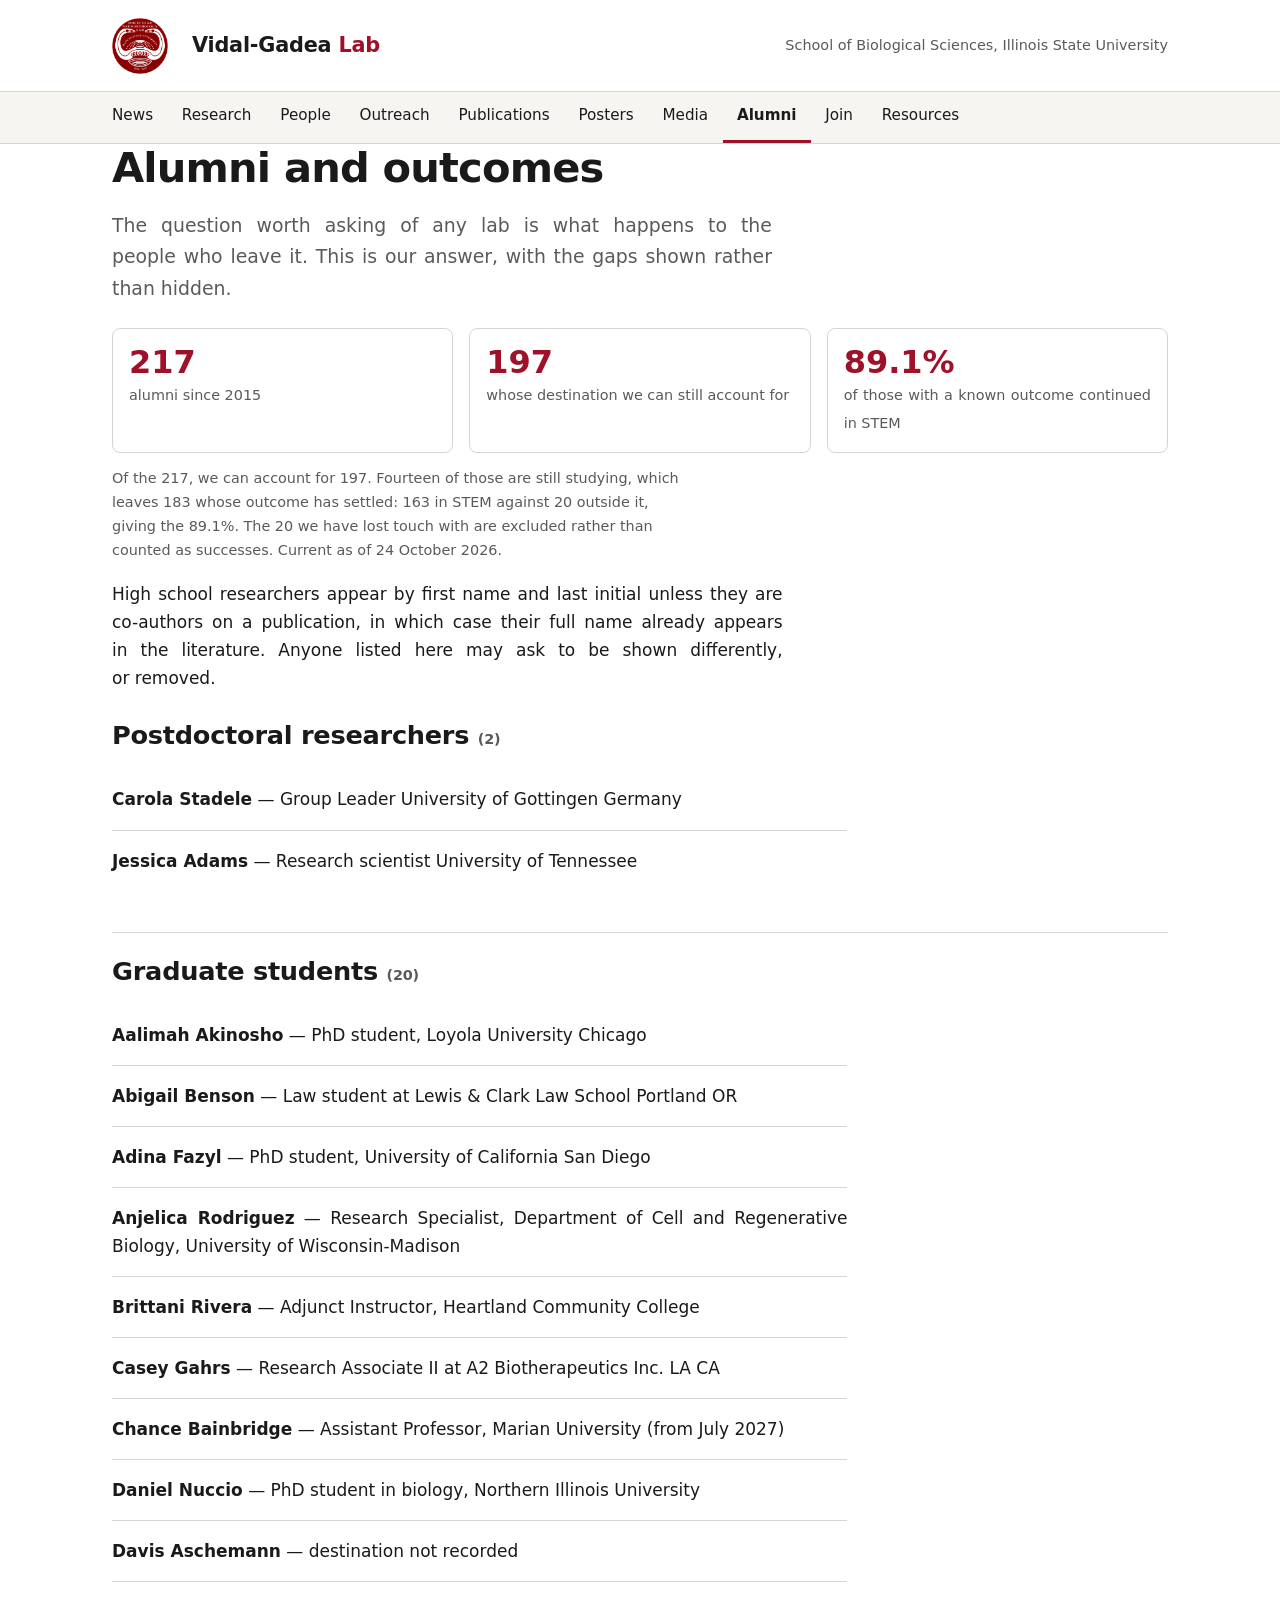
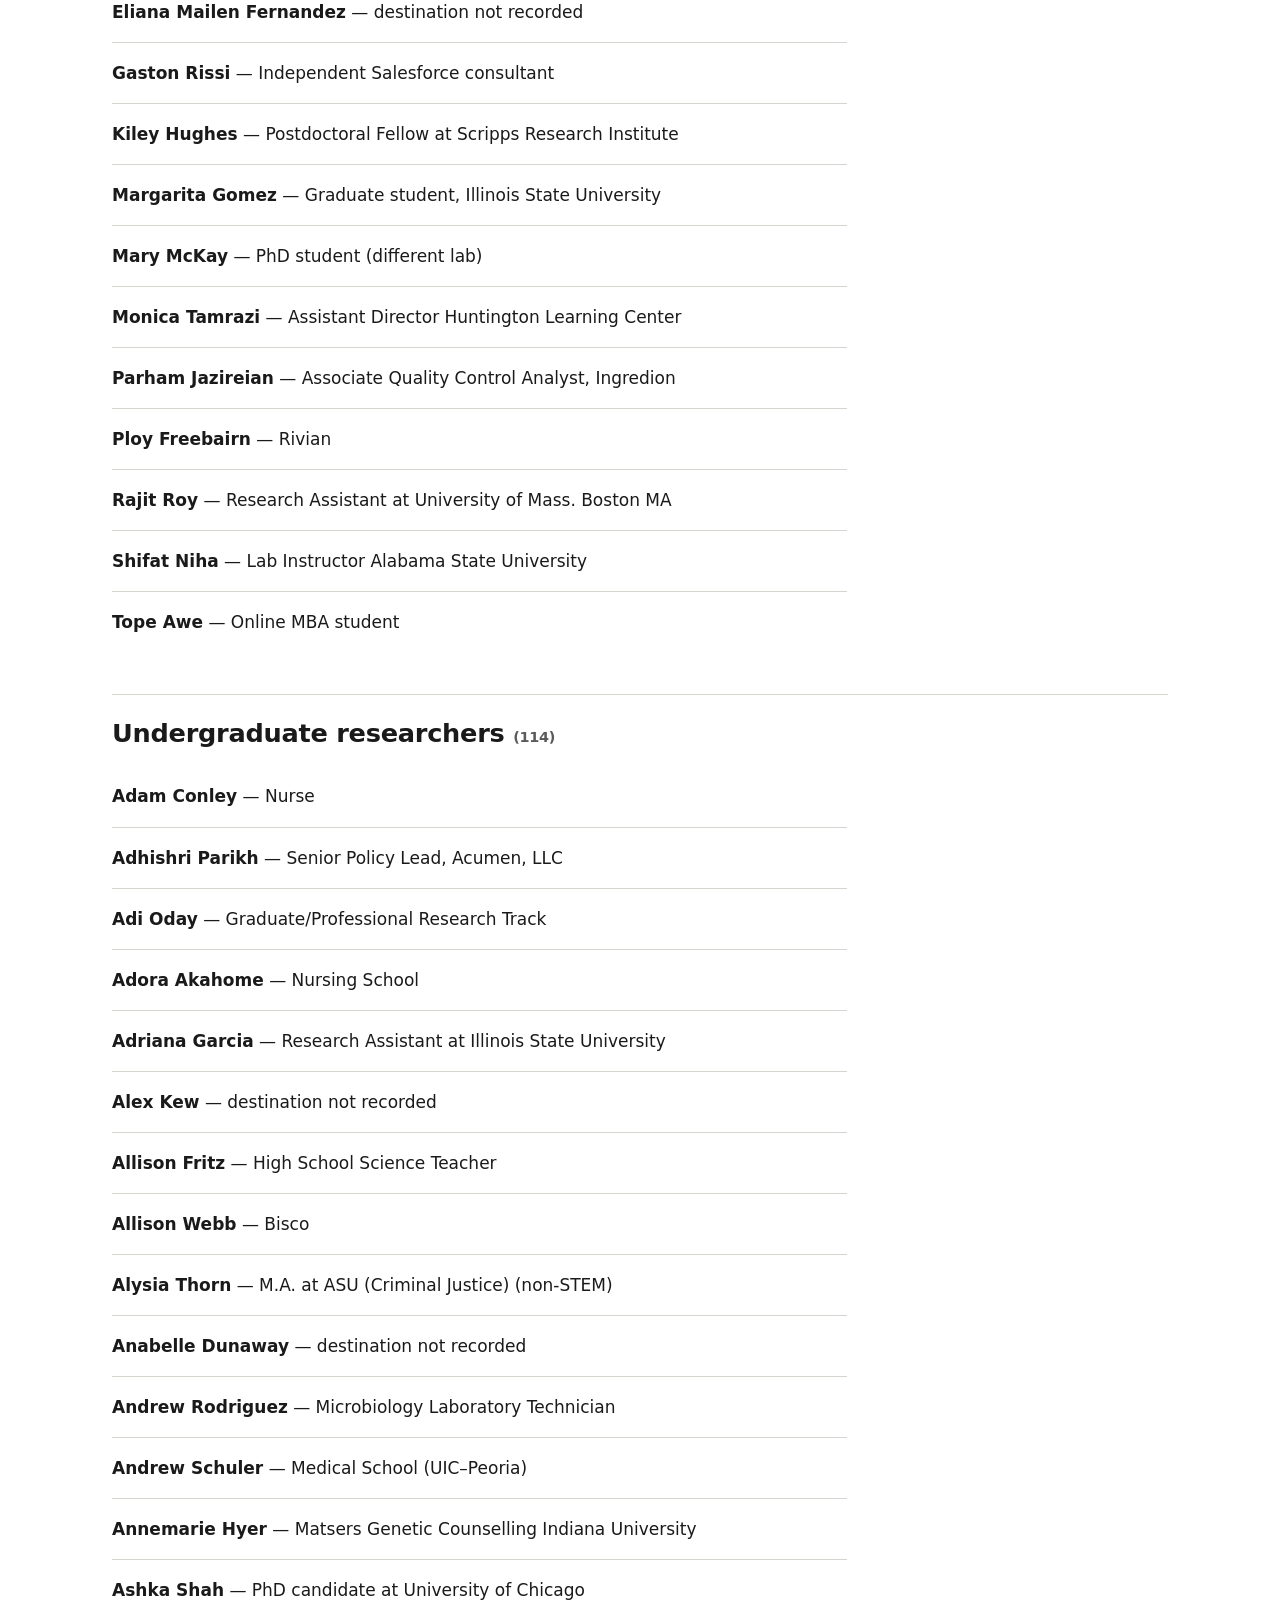
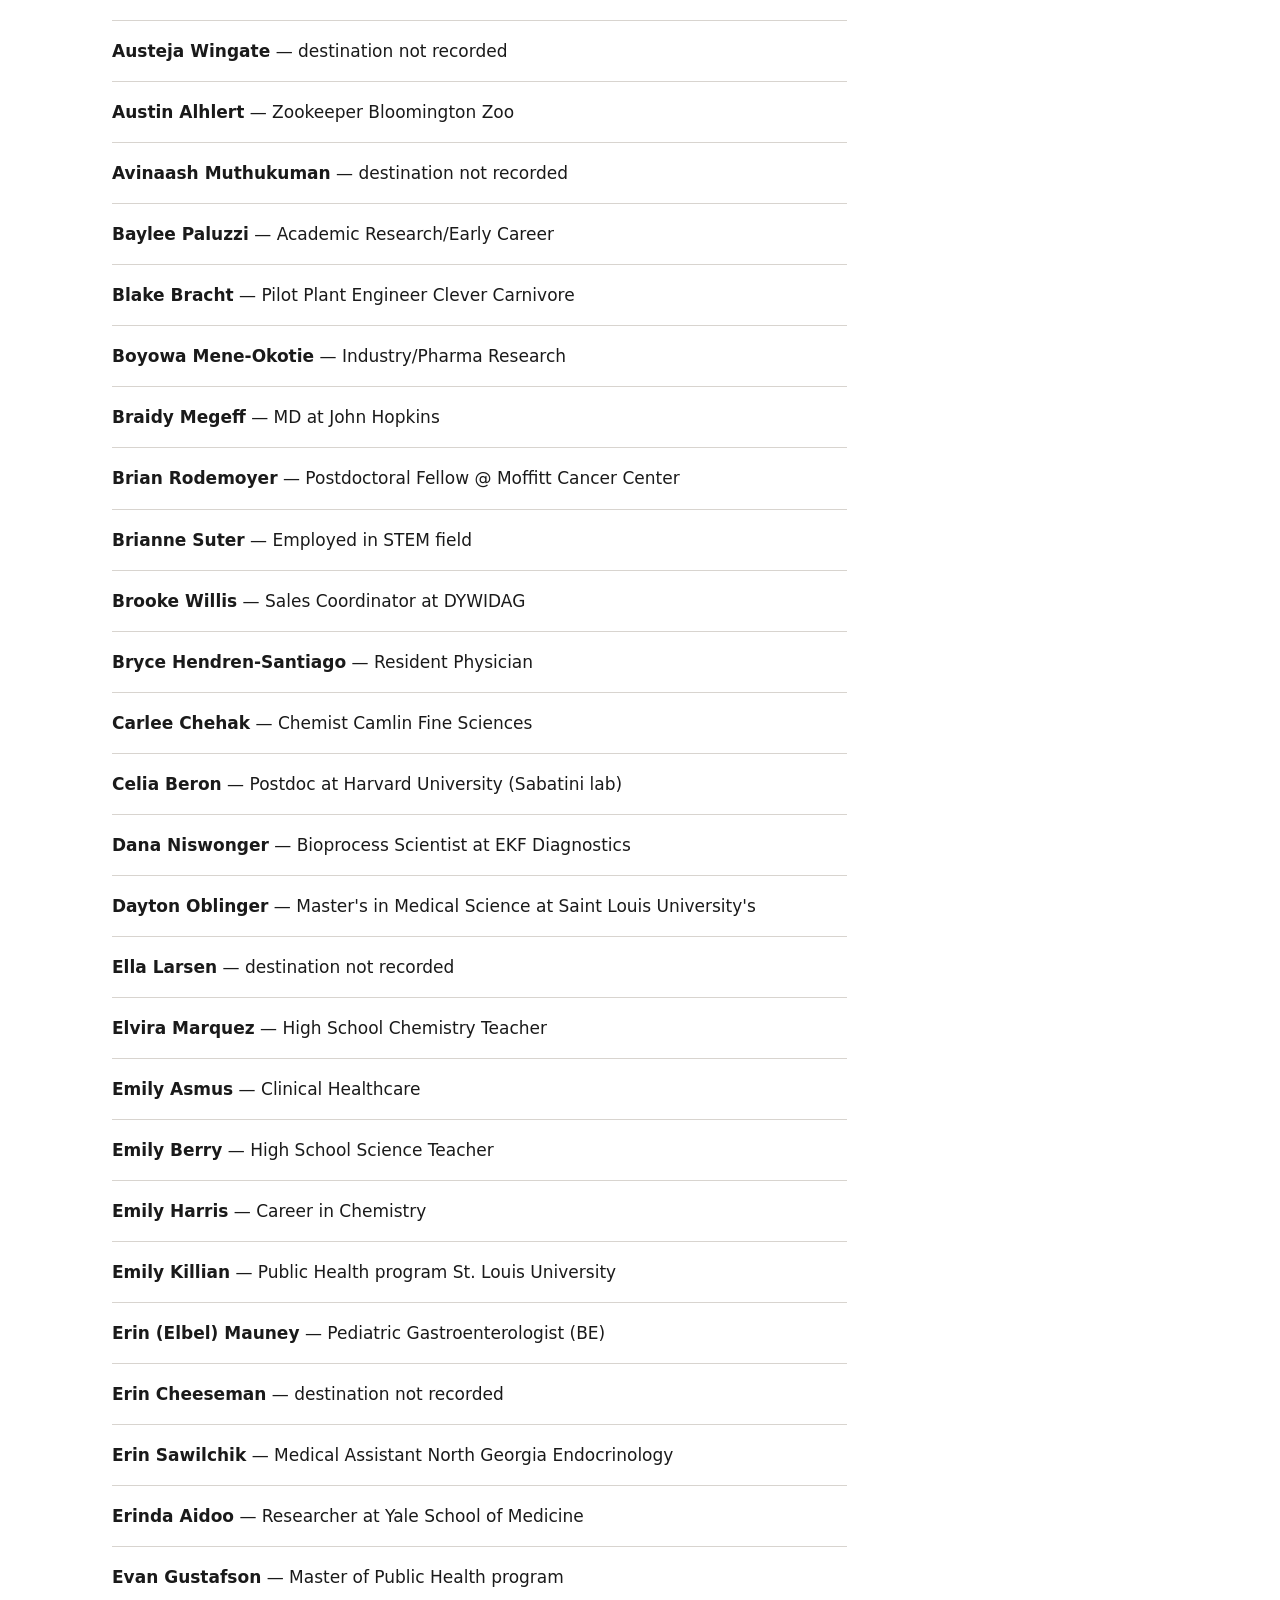
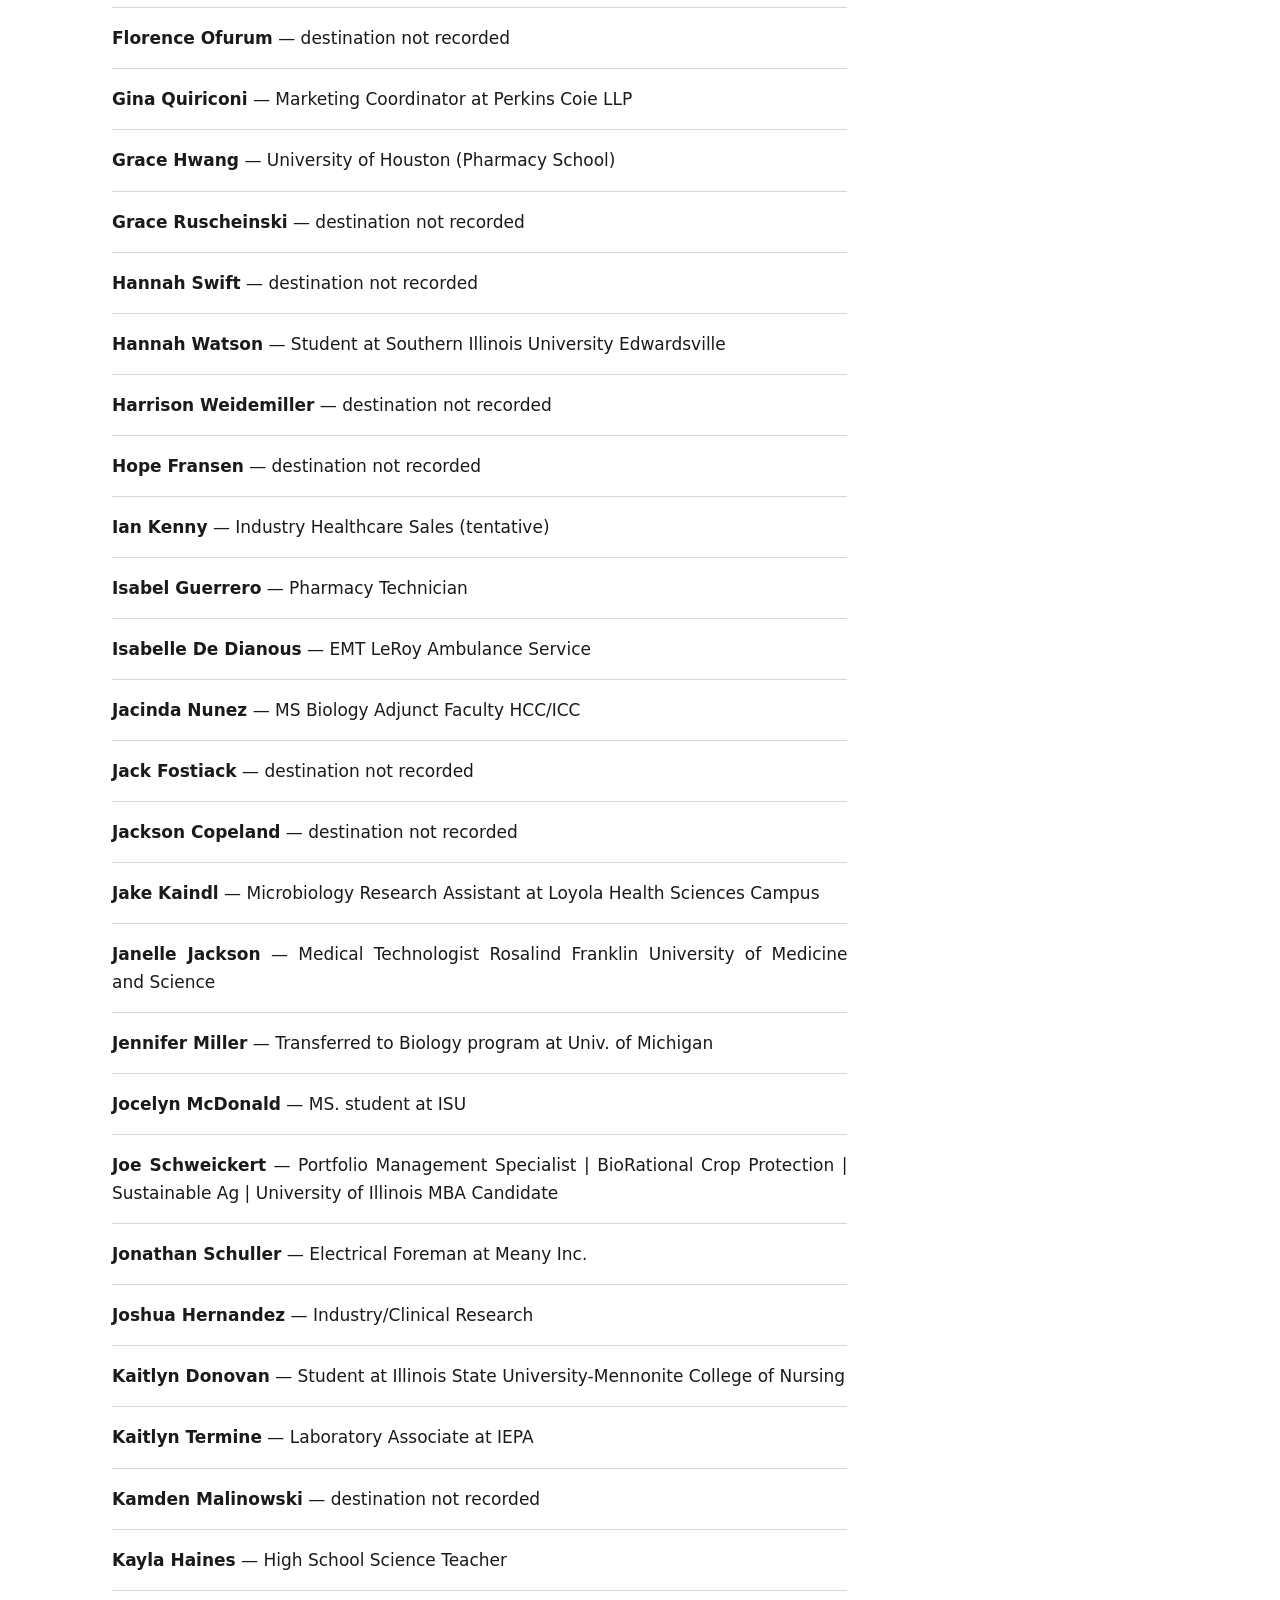
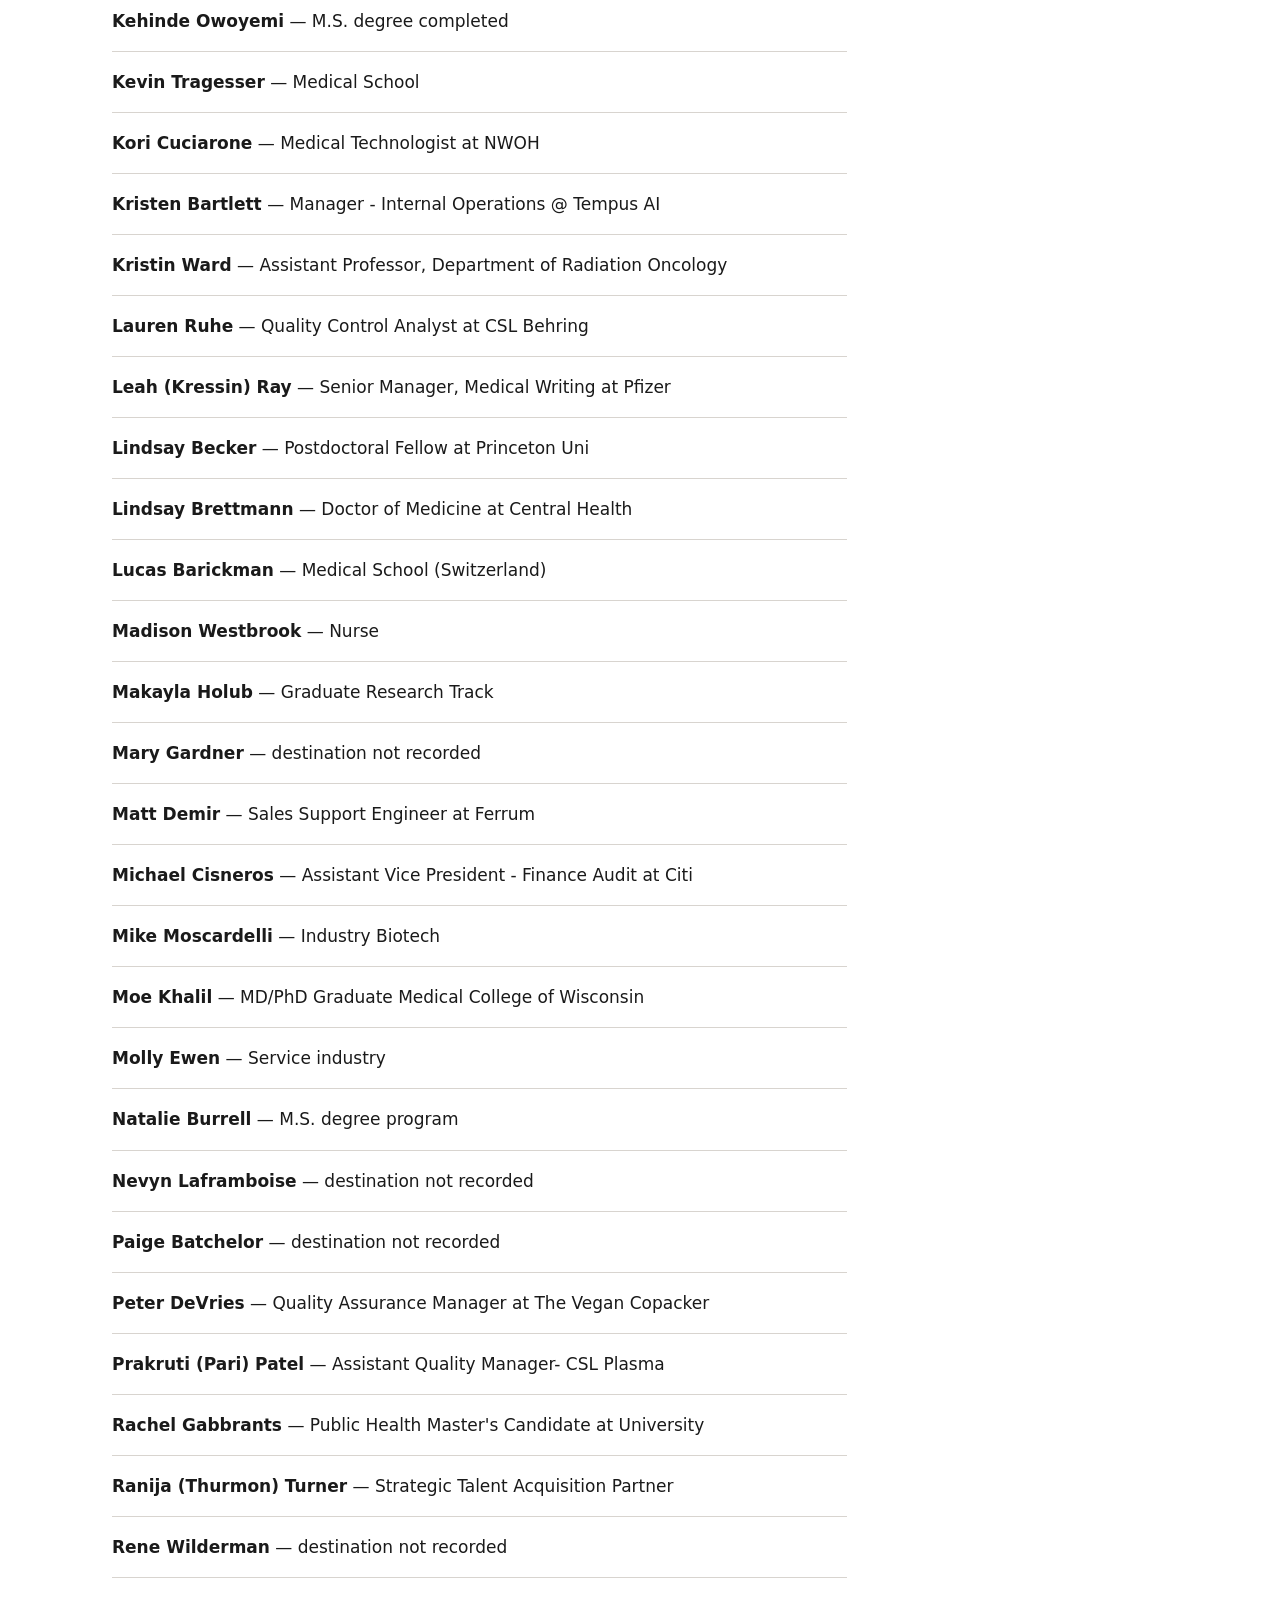
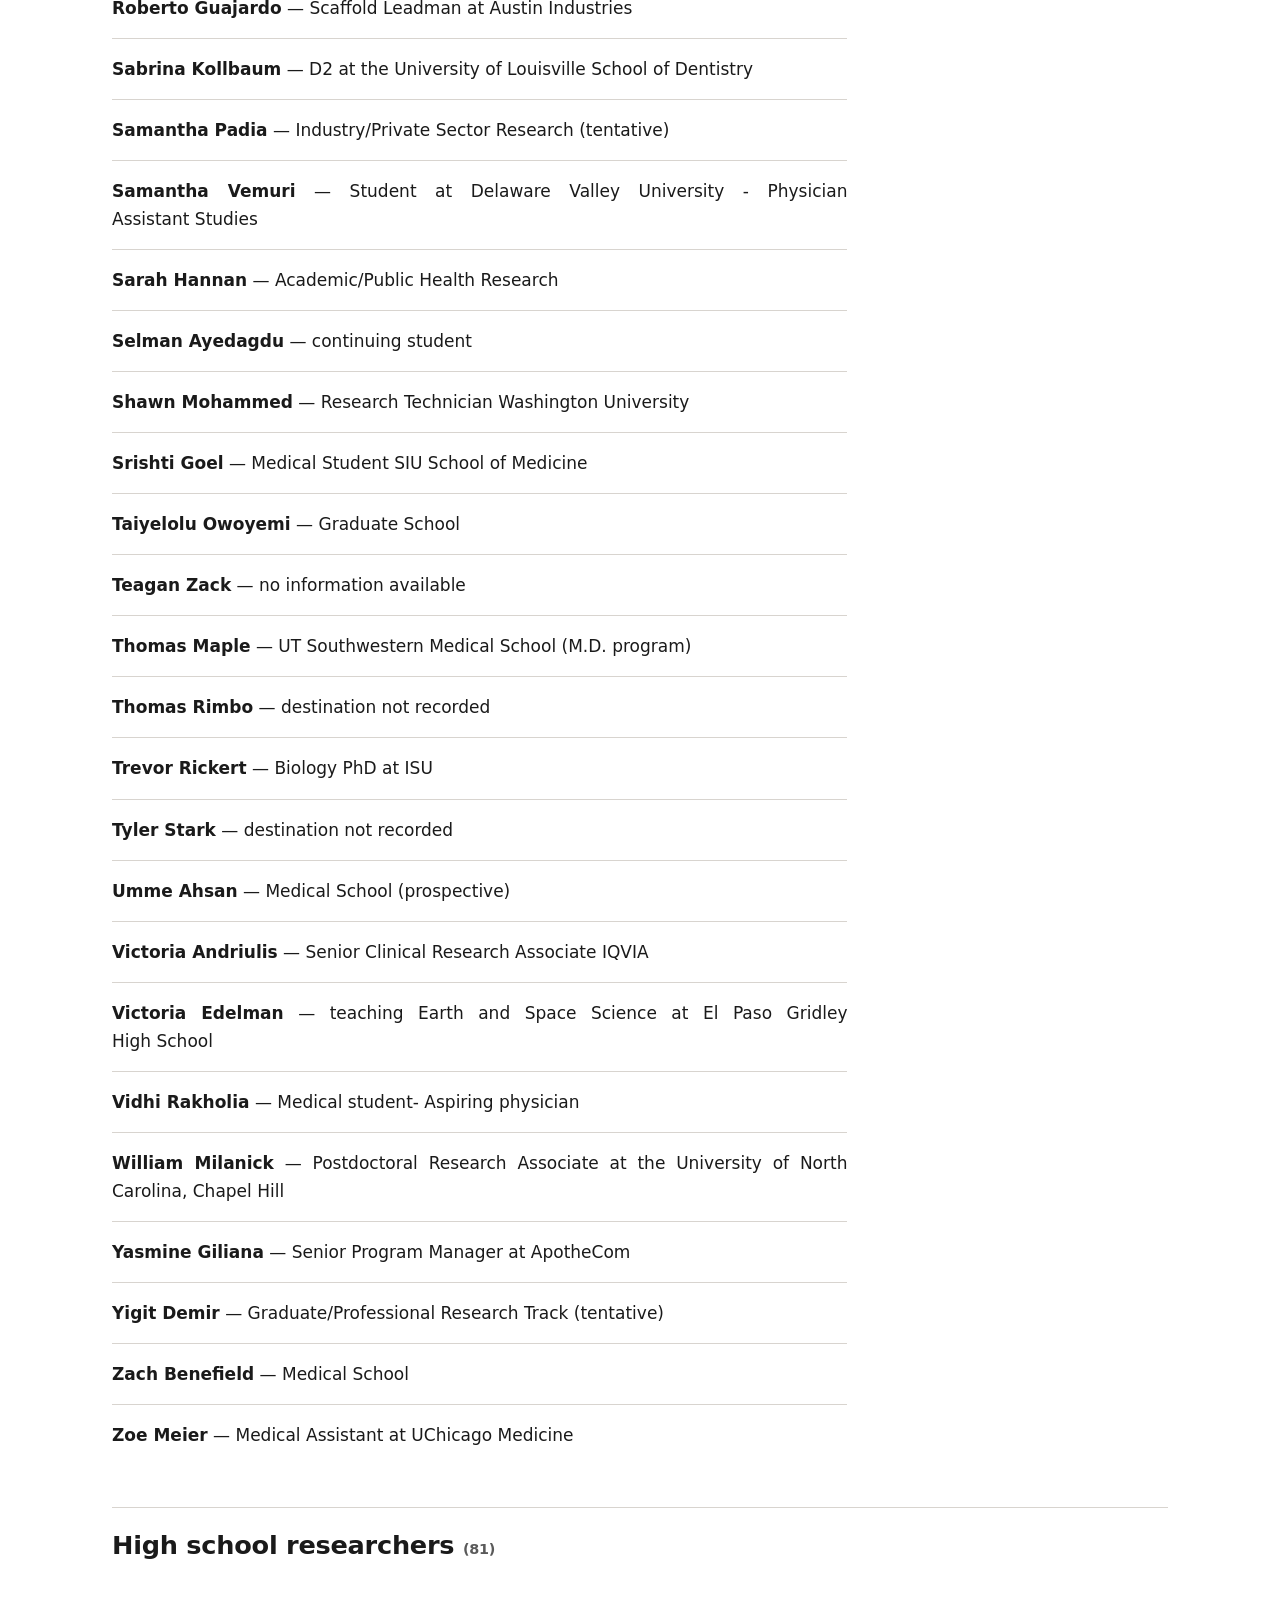
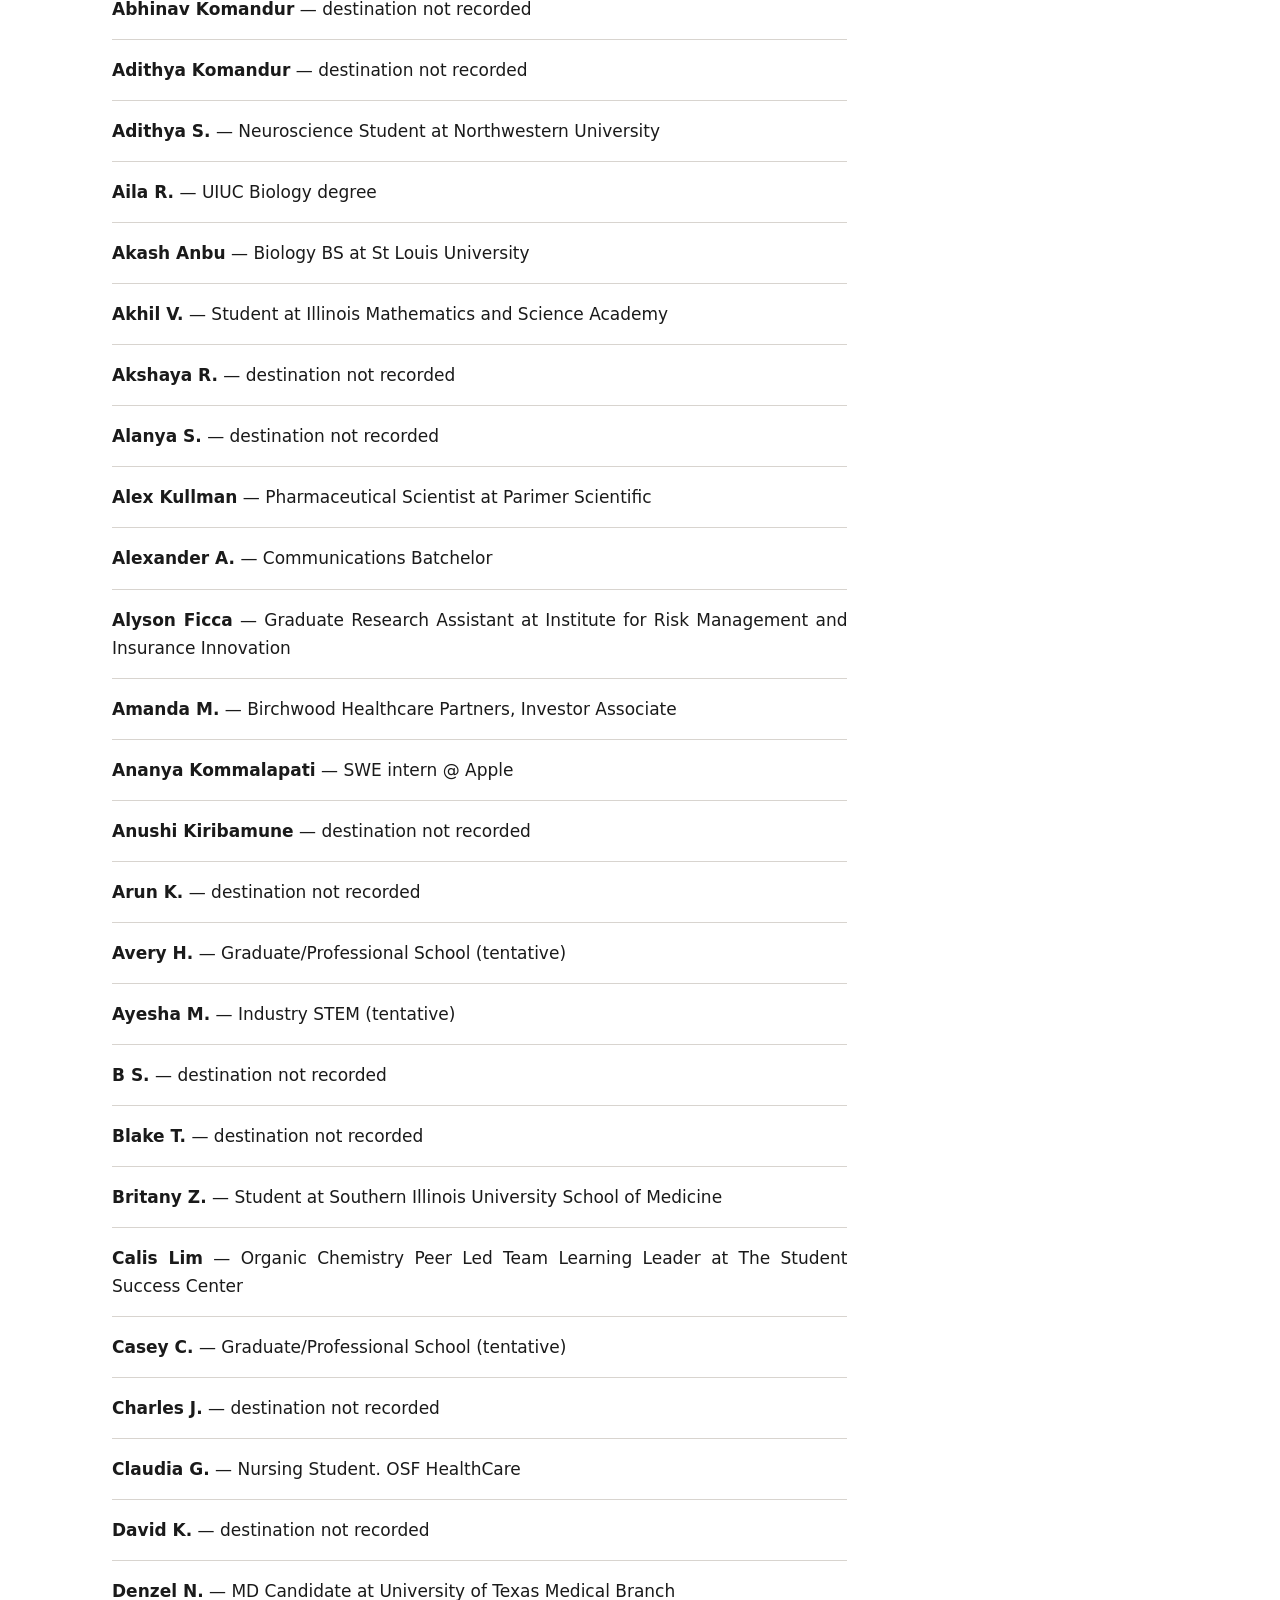
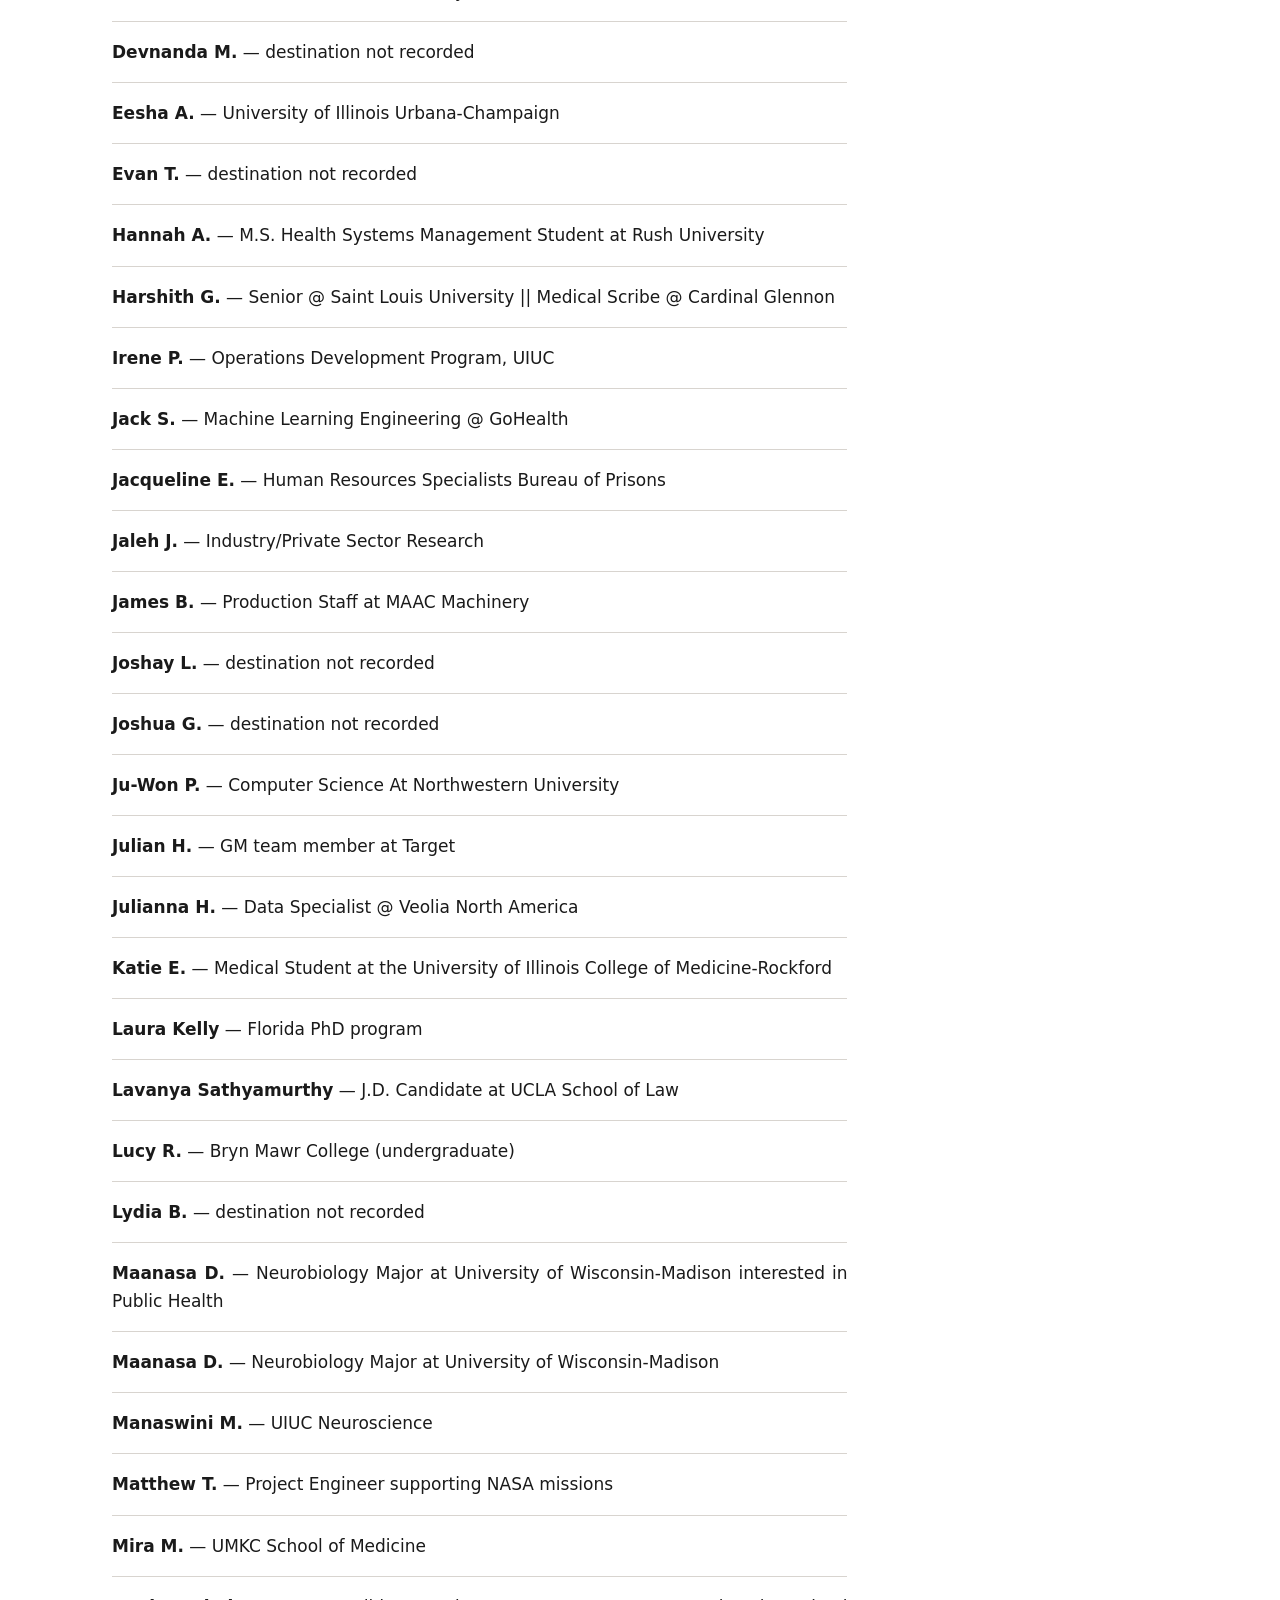
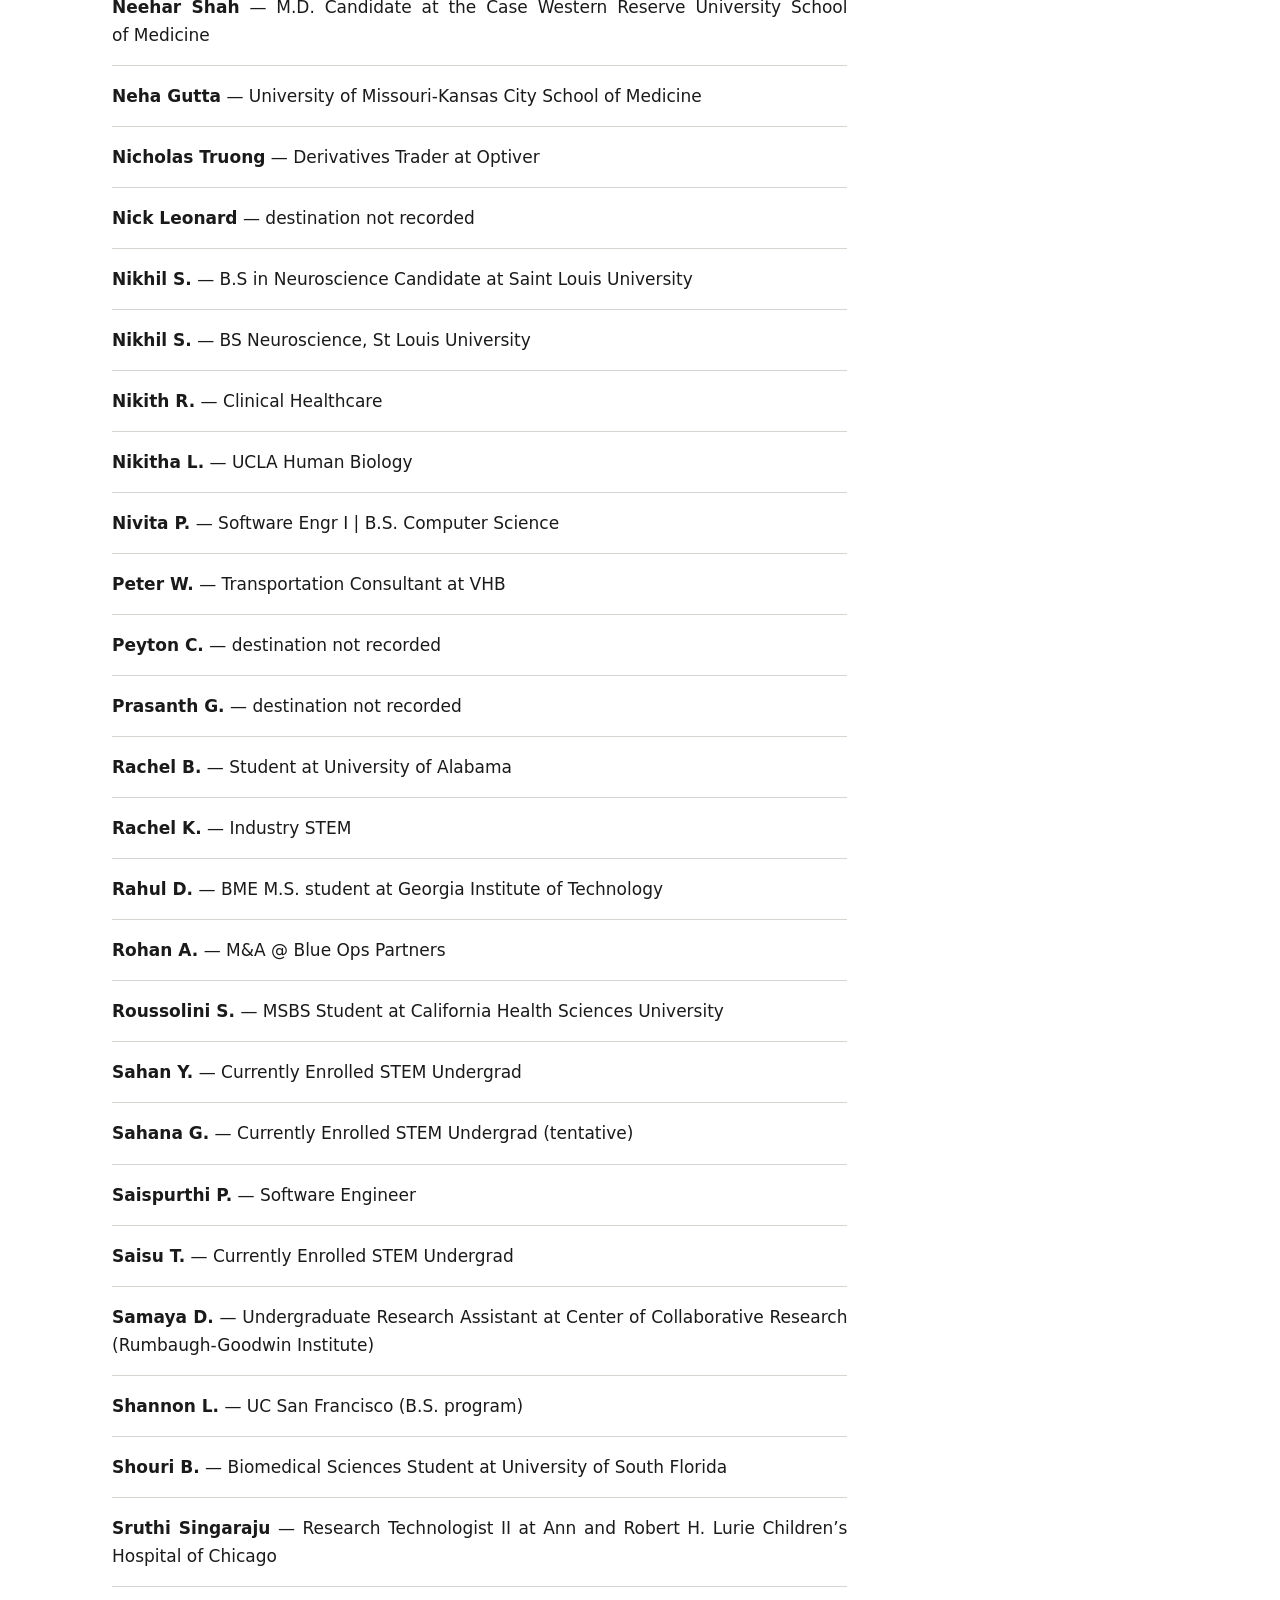
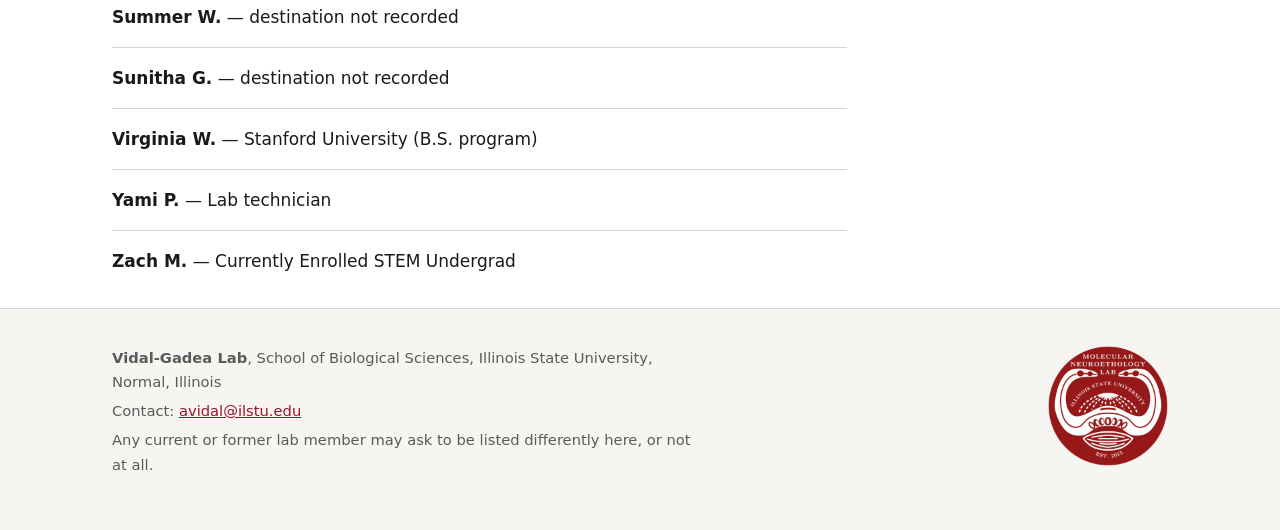
==== commit 7aec6a16: "Identical navigation on every page; Outreach: smaller fixed hero, WormTV/book/press as picture rows" ====
--- a/alumni.html
+++ b/alumni.html
@@ -35,10 +35,11 @@
     <li><a href="news.html">News</a></li>
     <li><a href="research.html">Research</a></li>
     <li><a href="people.html">People</a></li>
-    <li><a href="alumni.html" aria-current="page">Alumni</a></li>
+    <li><a href="outreach.html">Outreach</a></li>
     <li><a href="publications.html">Publications</a></li>
     <li><a href="presentations.html">Posters</a></li>
     <li><a href="media.html">Media</a></li>
+    <li><a href="alumni.html" aria-current="page">Alumni</a></li>
     <li><a href="join.html">Join</a></li>
     <li><a href="resources.html">Resources</a></li>
   </ul>
--- a/style.css
+++ b/style.css
@@ -303,7 +303,7 @@
 
 /* visitor art */
 .art-hero img {
-  display: block; width: 100%; max-width: 54rem; height: auto;
+  display: block; width: 100%; max-width: 34rem; height: auto;
   margin: 0 auto; border-radius: 6px;
 }
 .art-hero figcaption { font-style: italic; }
@@ -440,3 +440,19 @@
   .grid.pi .person img { grid-row: 1 / span 2; margin-bottom: 0; max-width: 12rem; }
   .grid.pi .person .name { margin-bottom: .3rem; }
 }
+
+/* ---------- outreach: things we make, as rows with a picture at left ---------- */
+.mediarows { display: grid; gap: 1rem; margin: 1.25rem 0 2rem; max-width: 44rem; }
+.mediarow {
+  display: grid; grid-template-columns: 7rem 1fr; gap: 1.1rem; align-items: center;
+  border: 1px solid var(--rule); border-radius: 8px; padding: .9rem 1.1rem;
+  color: var(--ink); text-decoration: none; background: var(--bg);
+}
+.mediarow:hover { background: var(--bg-soft); }
+.mediarow img { width: 7rem; height: 7rem; object-fit: cover; border-radius: 6px; display: block; }
+.mediarow .mediatext { font-size: .95rem; color: var(--muted); text-align: left; }
+.mediarow .name { display: block; font-weight: 650; color: var(--ink); margin-bottom: .2rem; }
+.mediarow .go { color: var(--red); text-decoration: underline; white-space: nowrap; }
+.mediarow:not(:has(img)) { grid-template-columns: 1fr; }
+@media (max-width: 40em) { .mediarow { grid-template-columns: 5rem 1fr; } .mediarow img { width: 5rem; height: 5rem; } }
+.mediarow img.tall { height: auto; aspect-ratio: 420 / 593; }
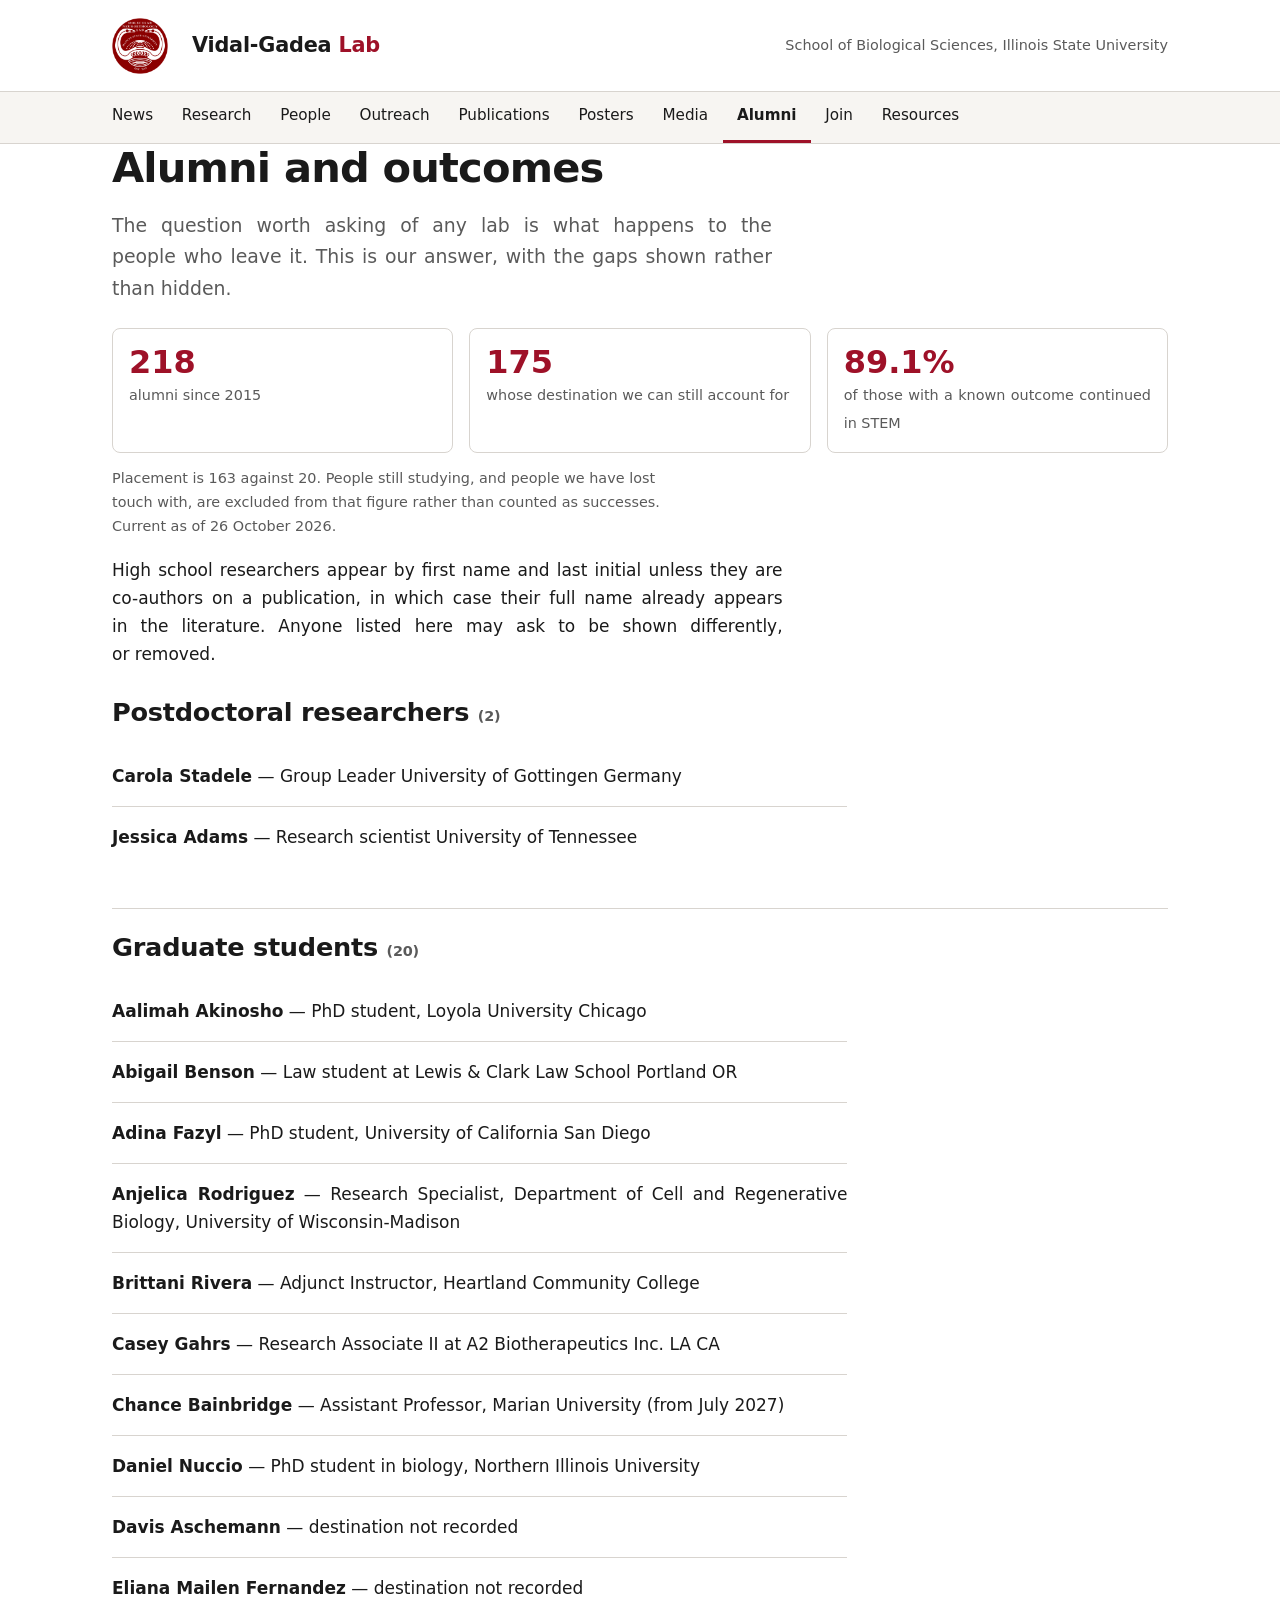
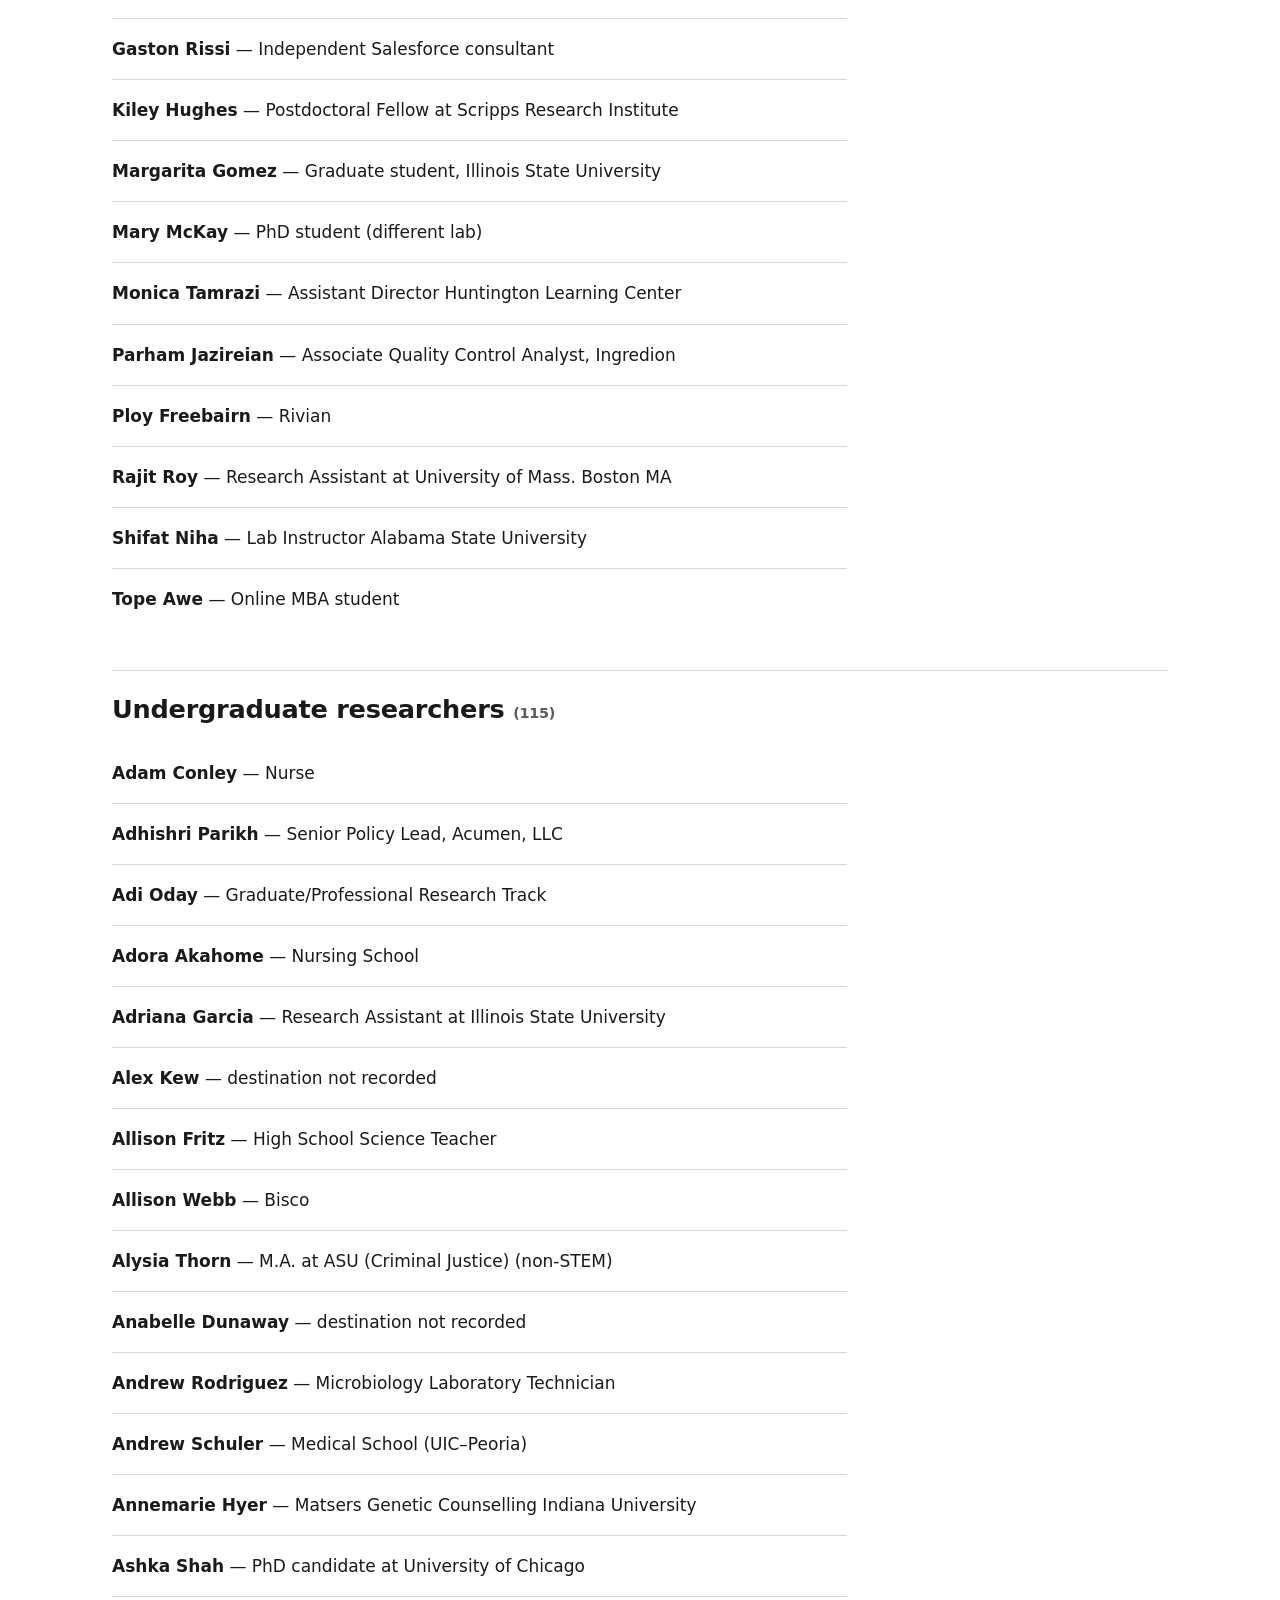
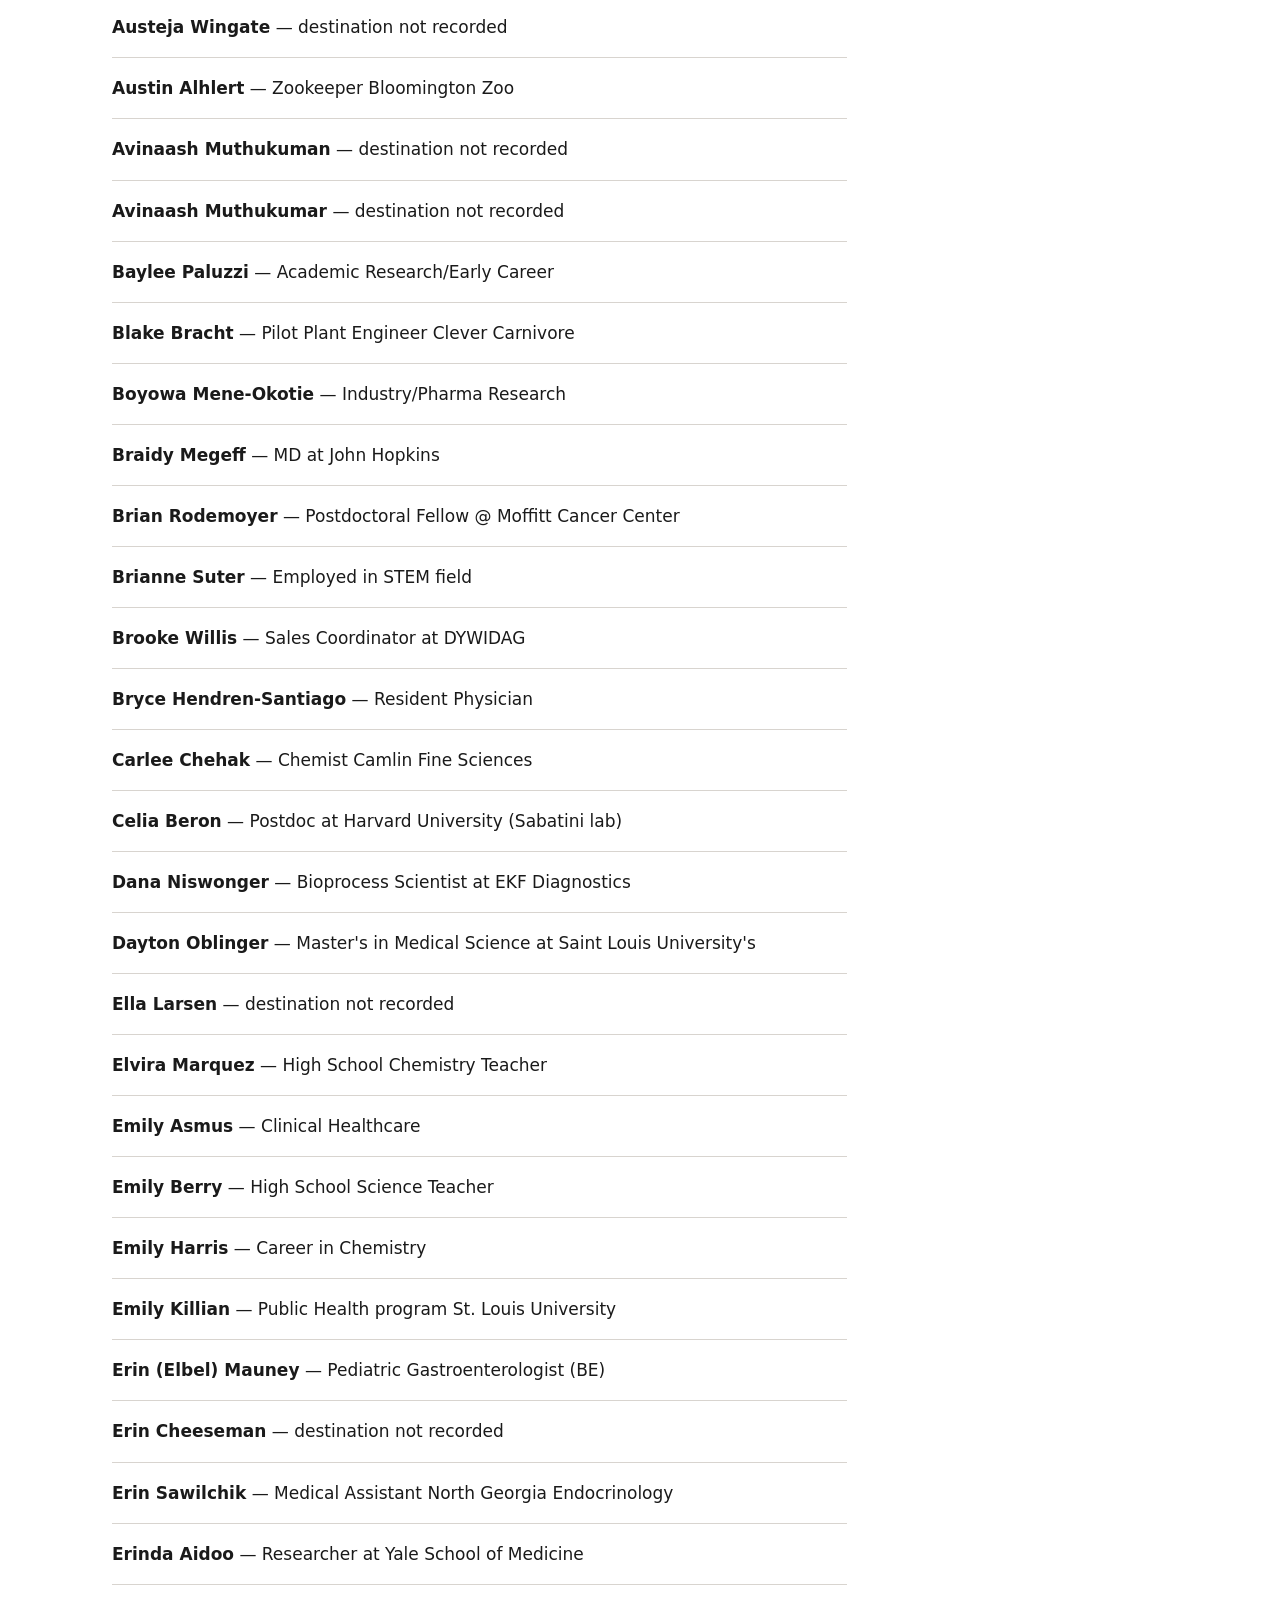
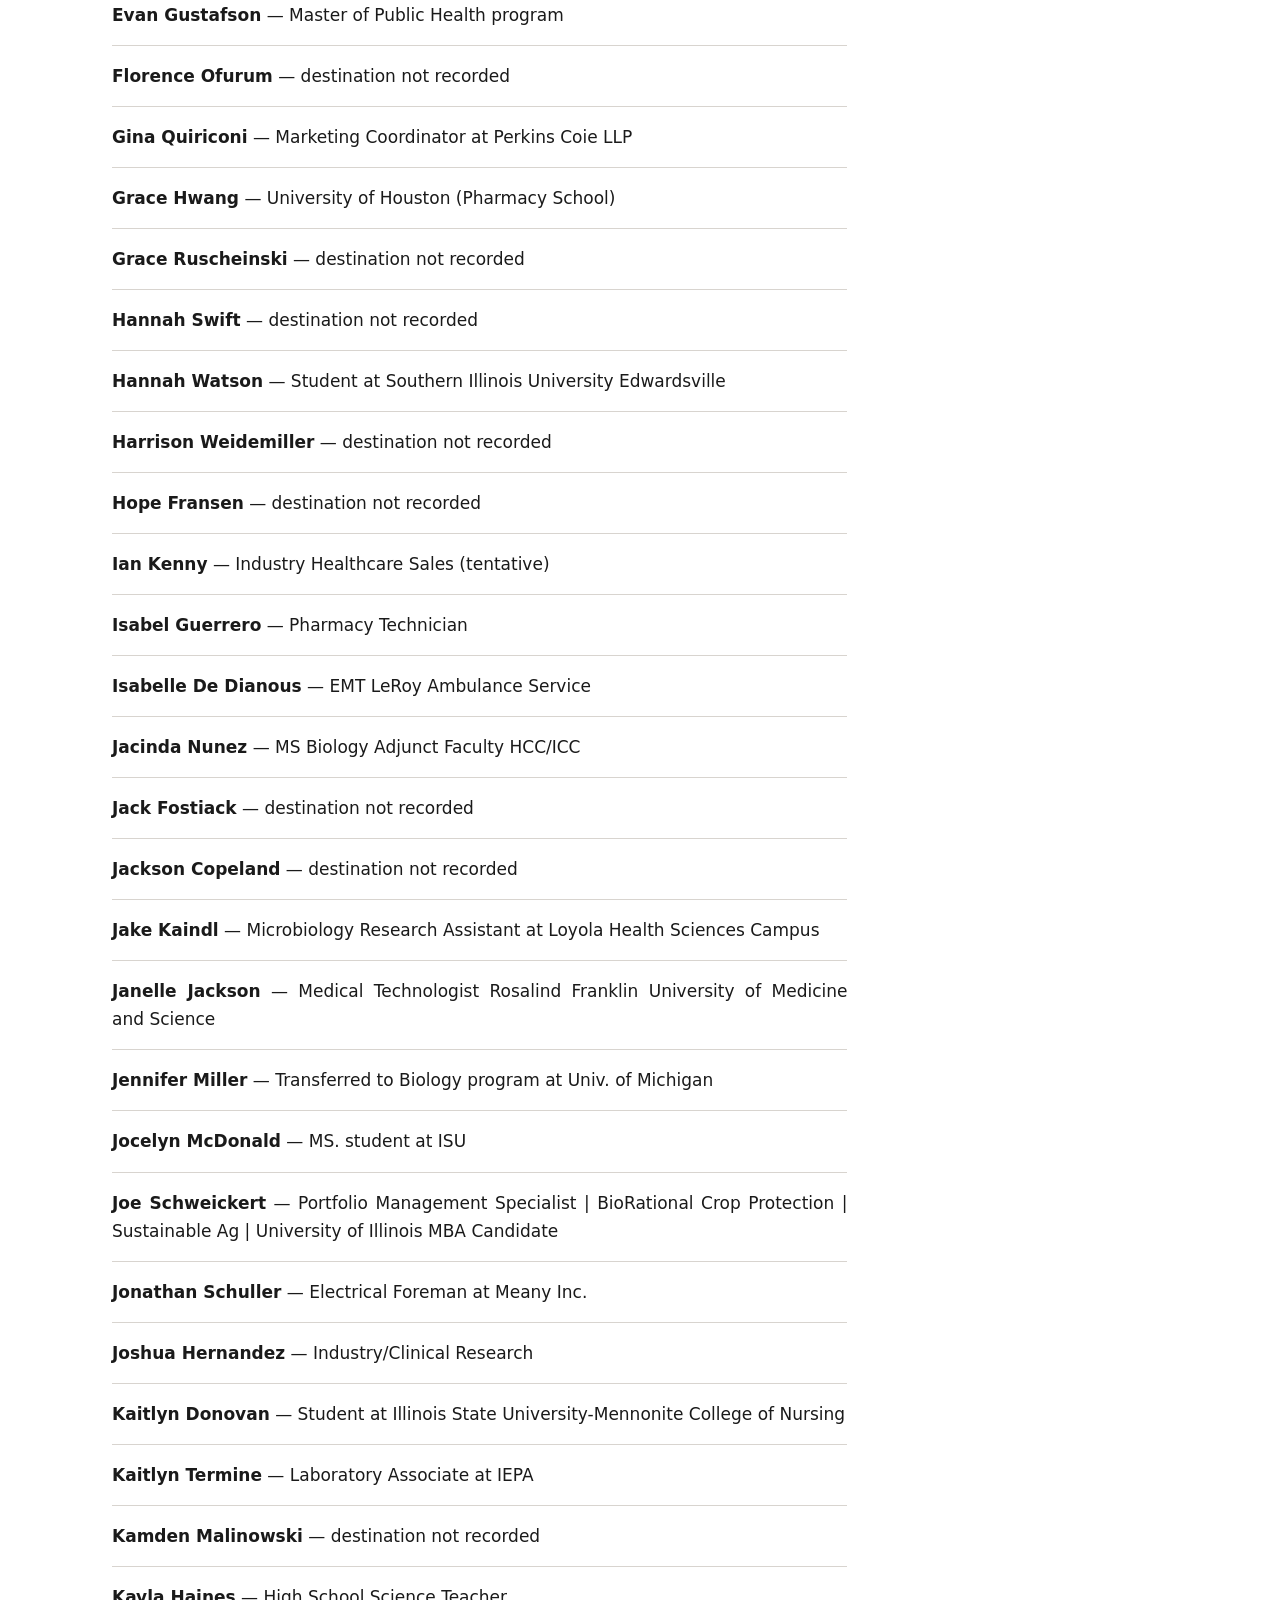
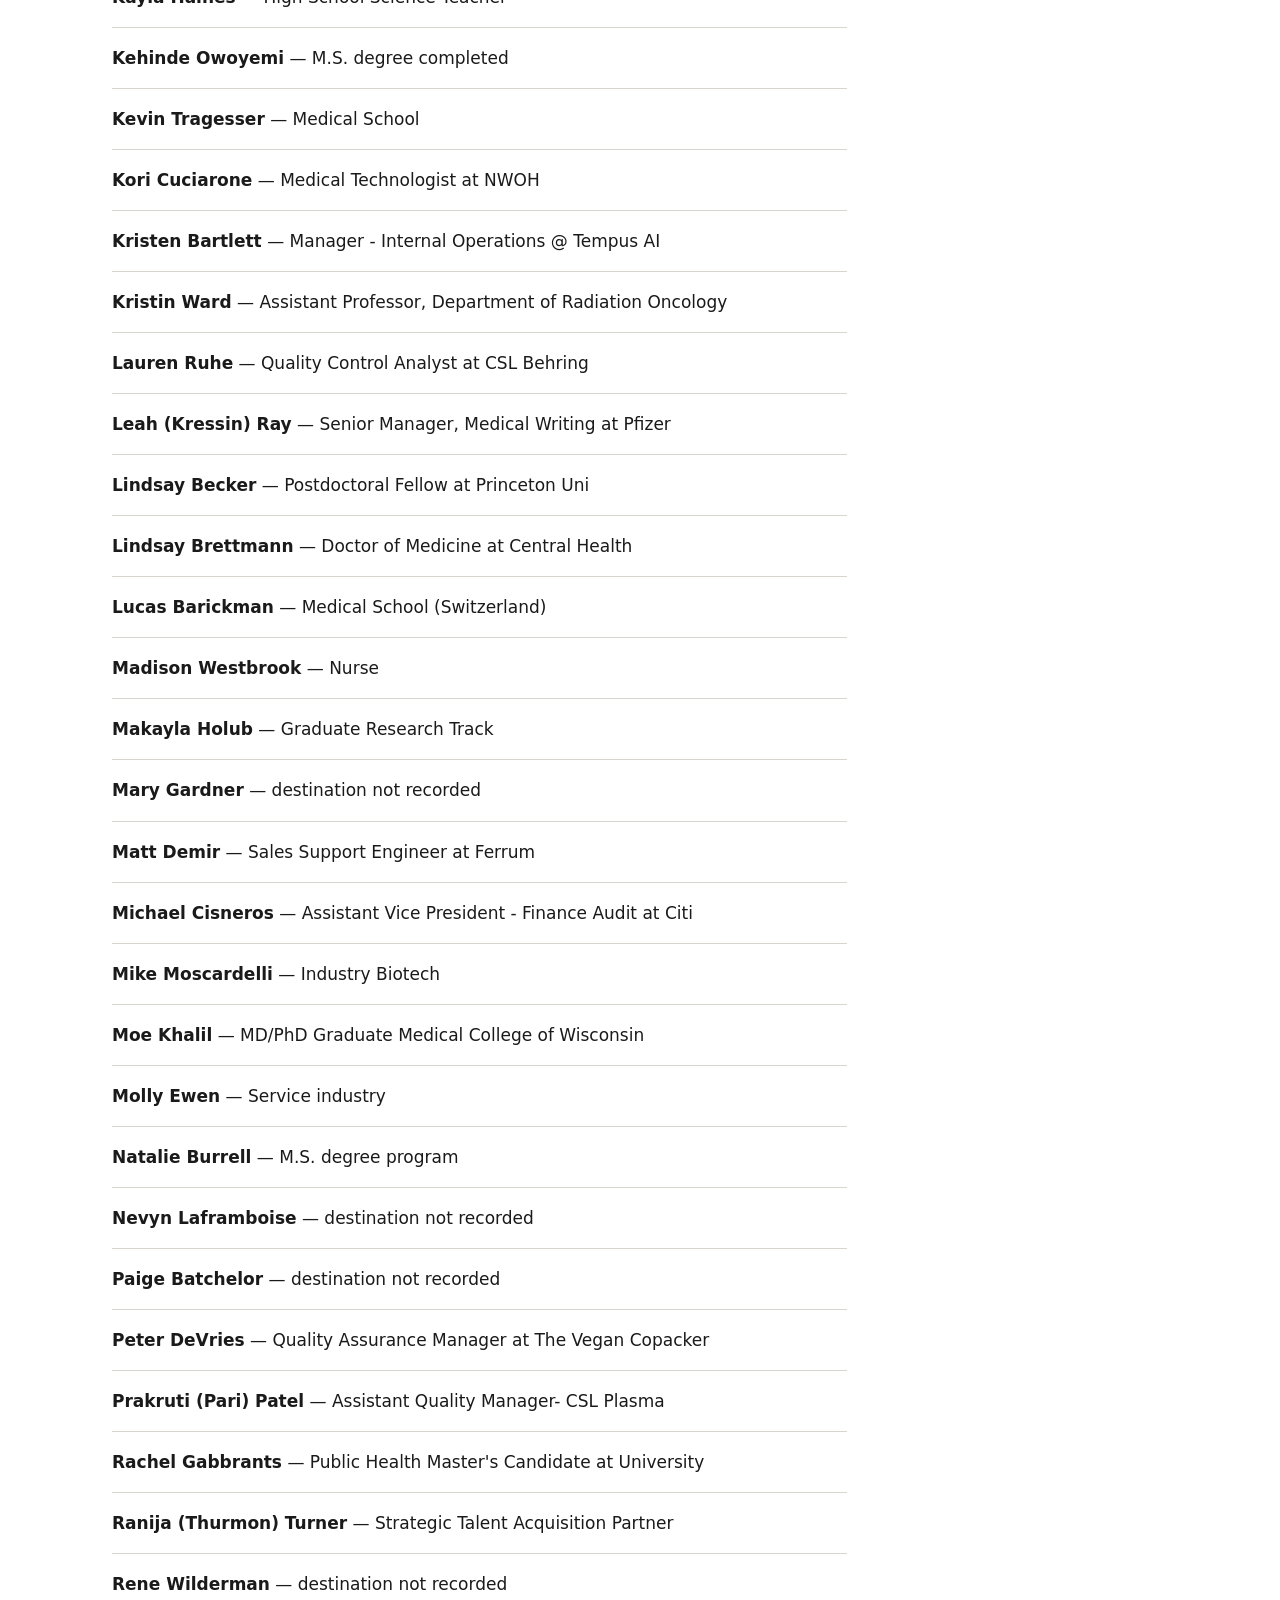
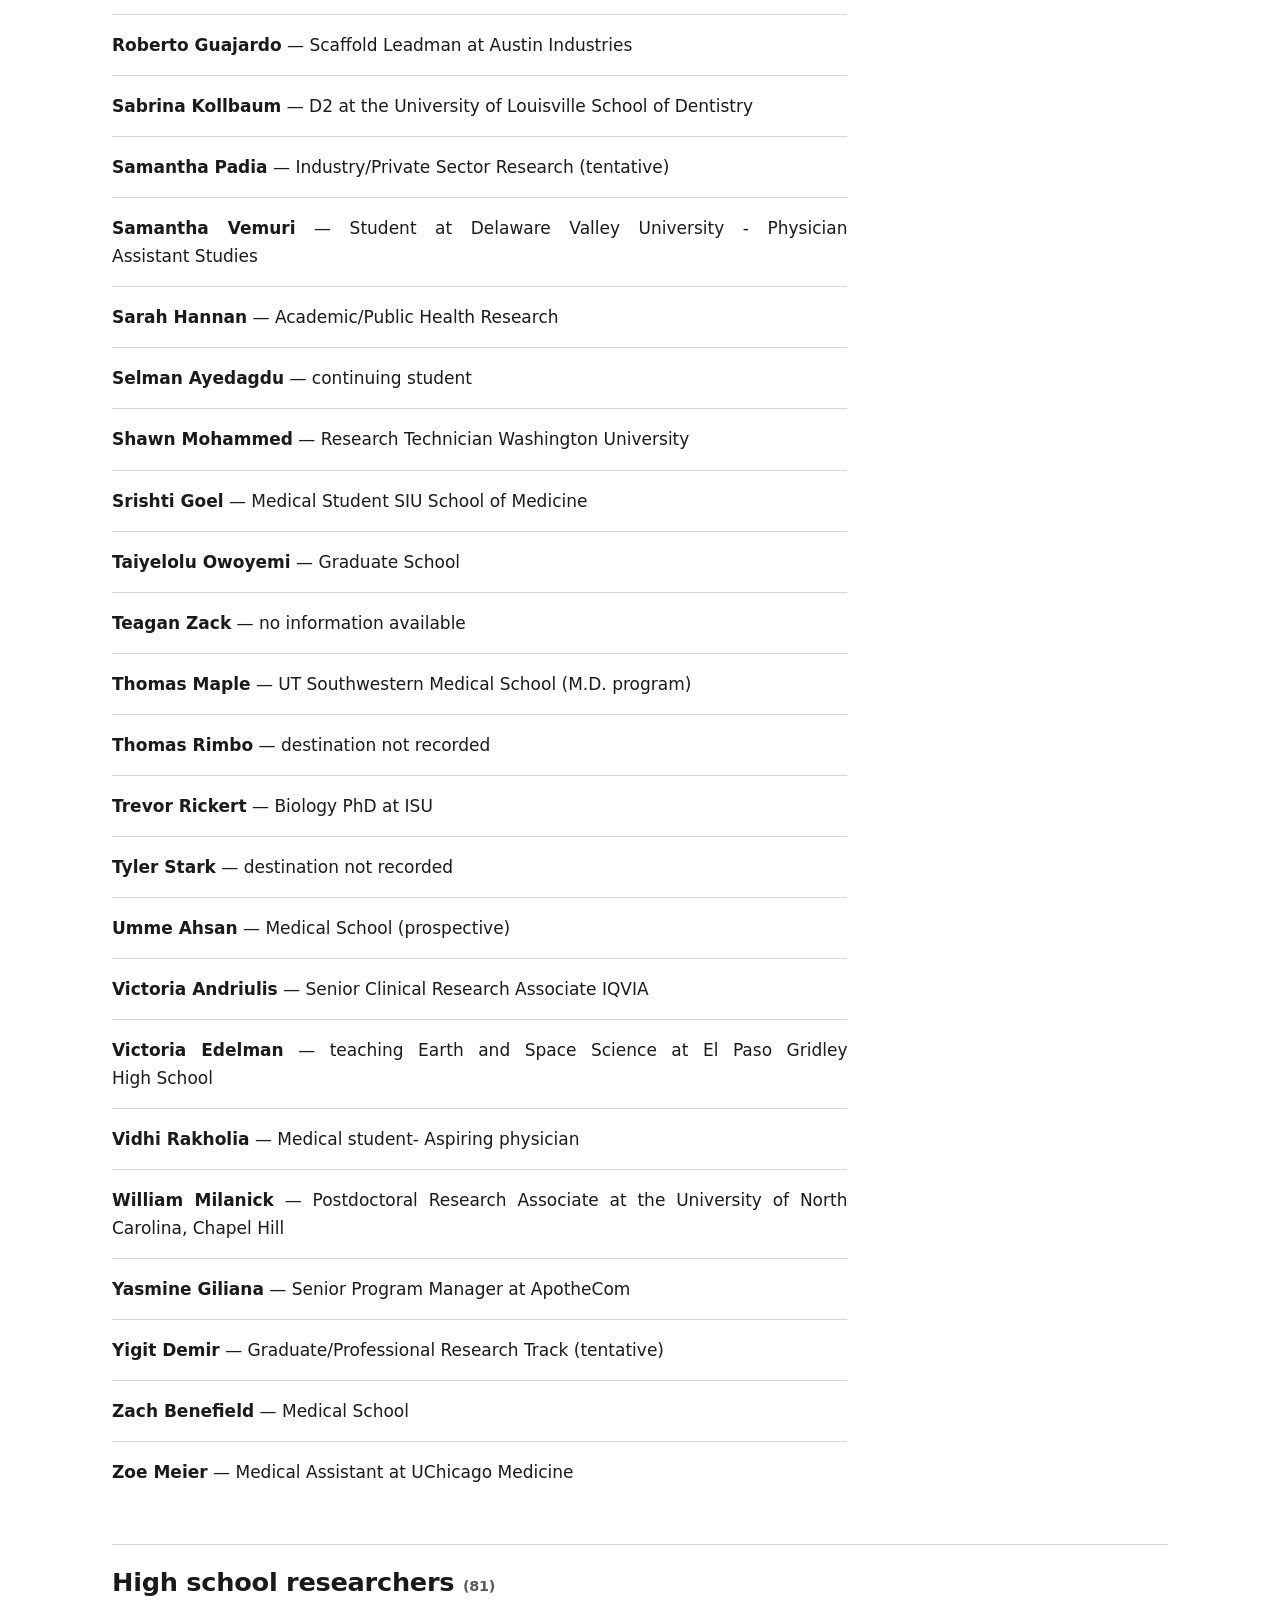
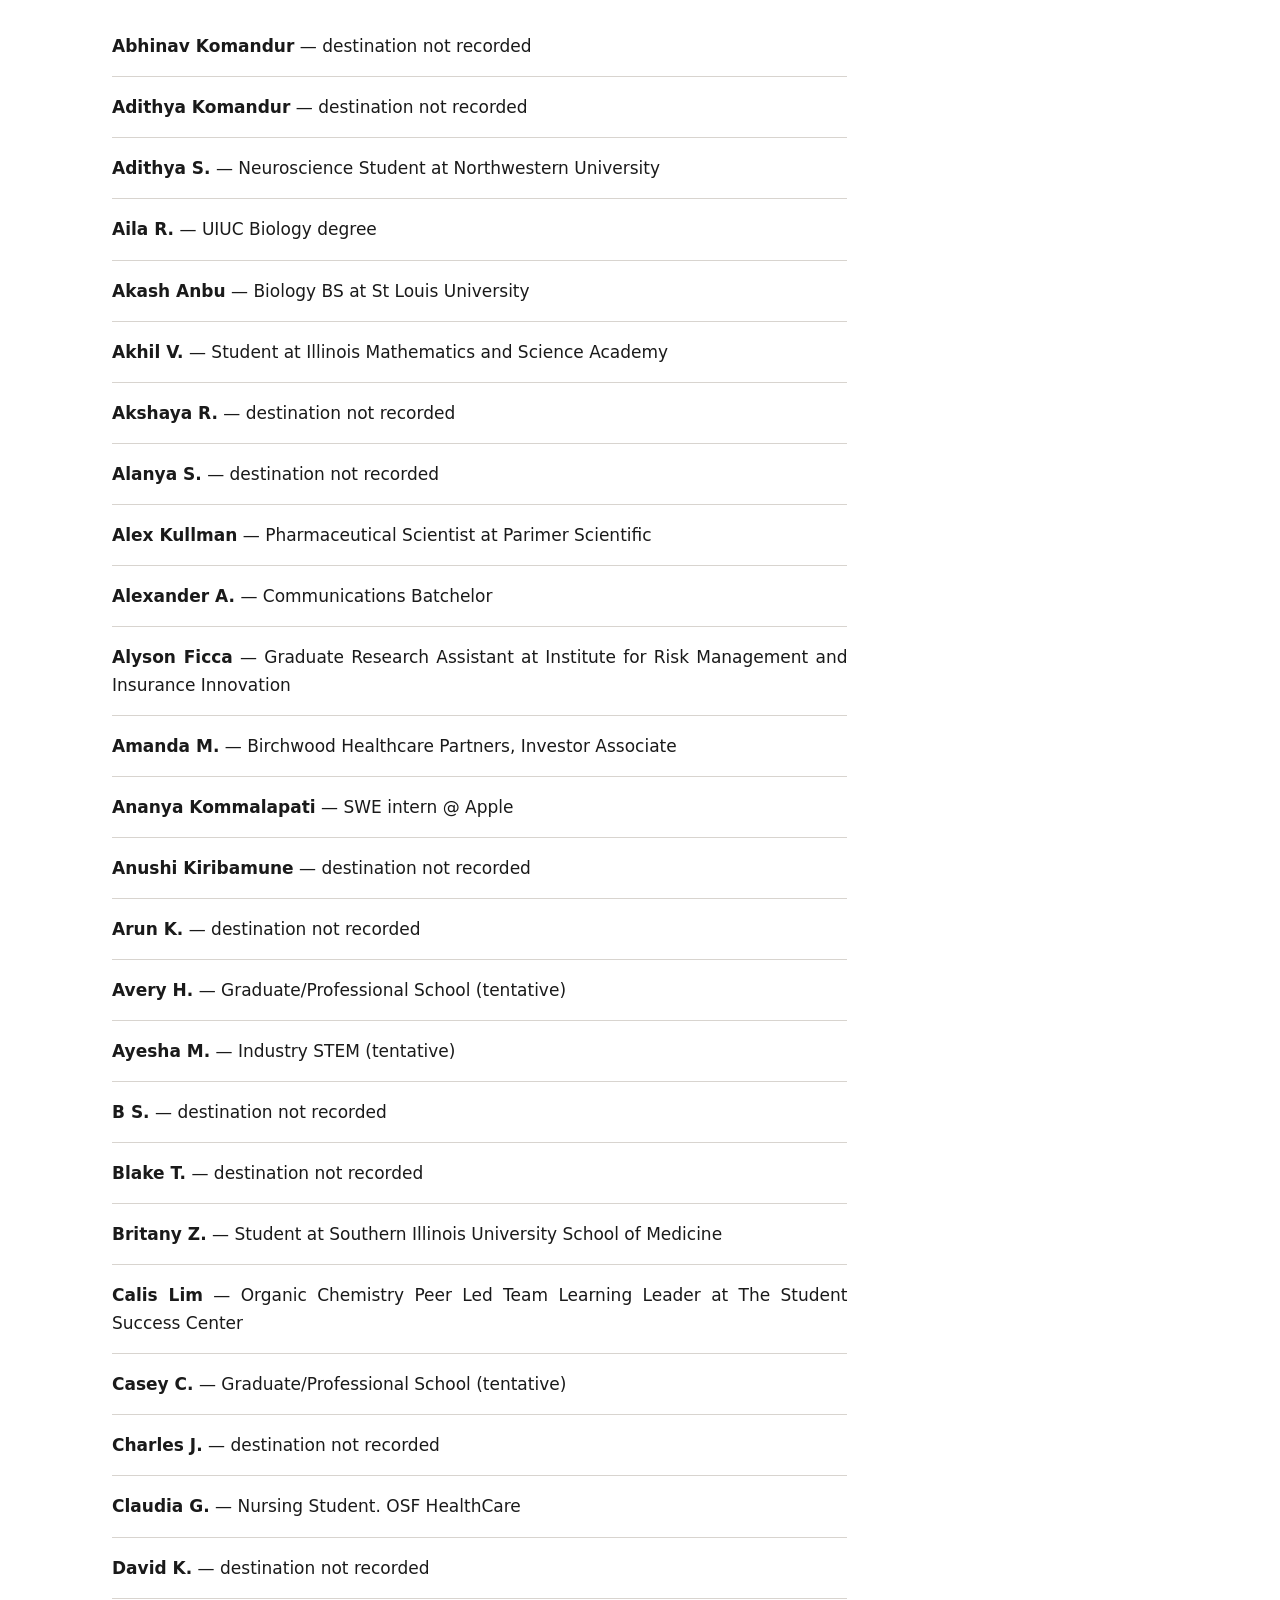
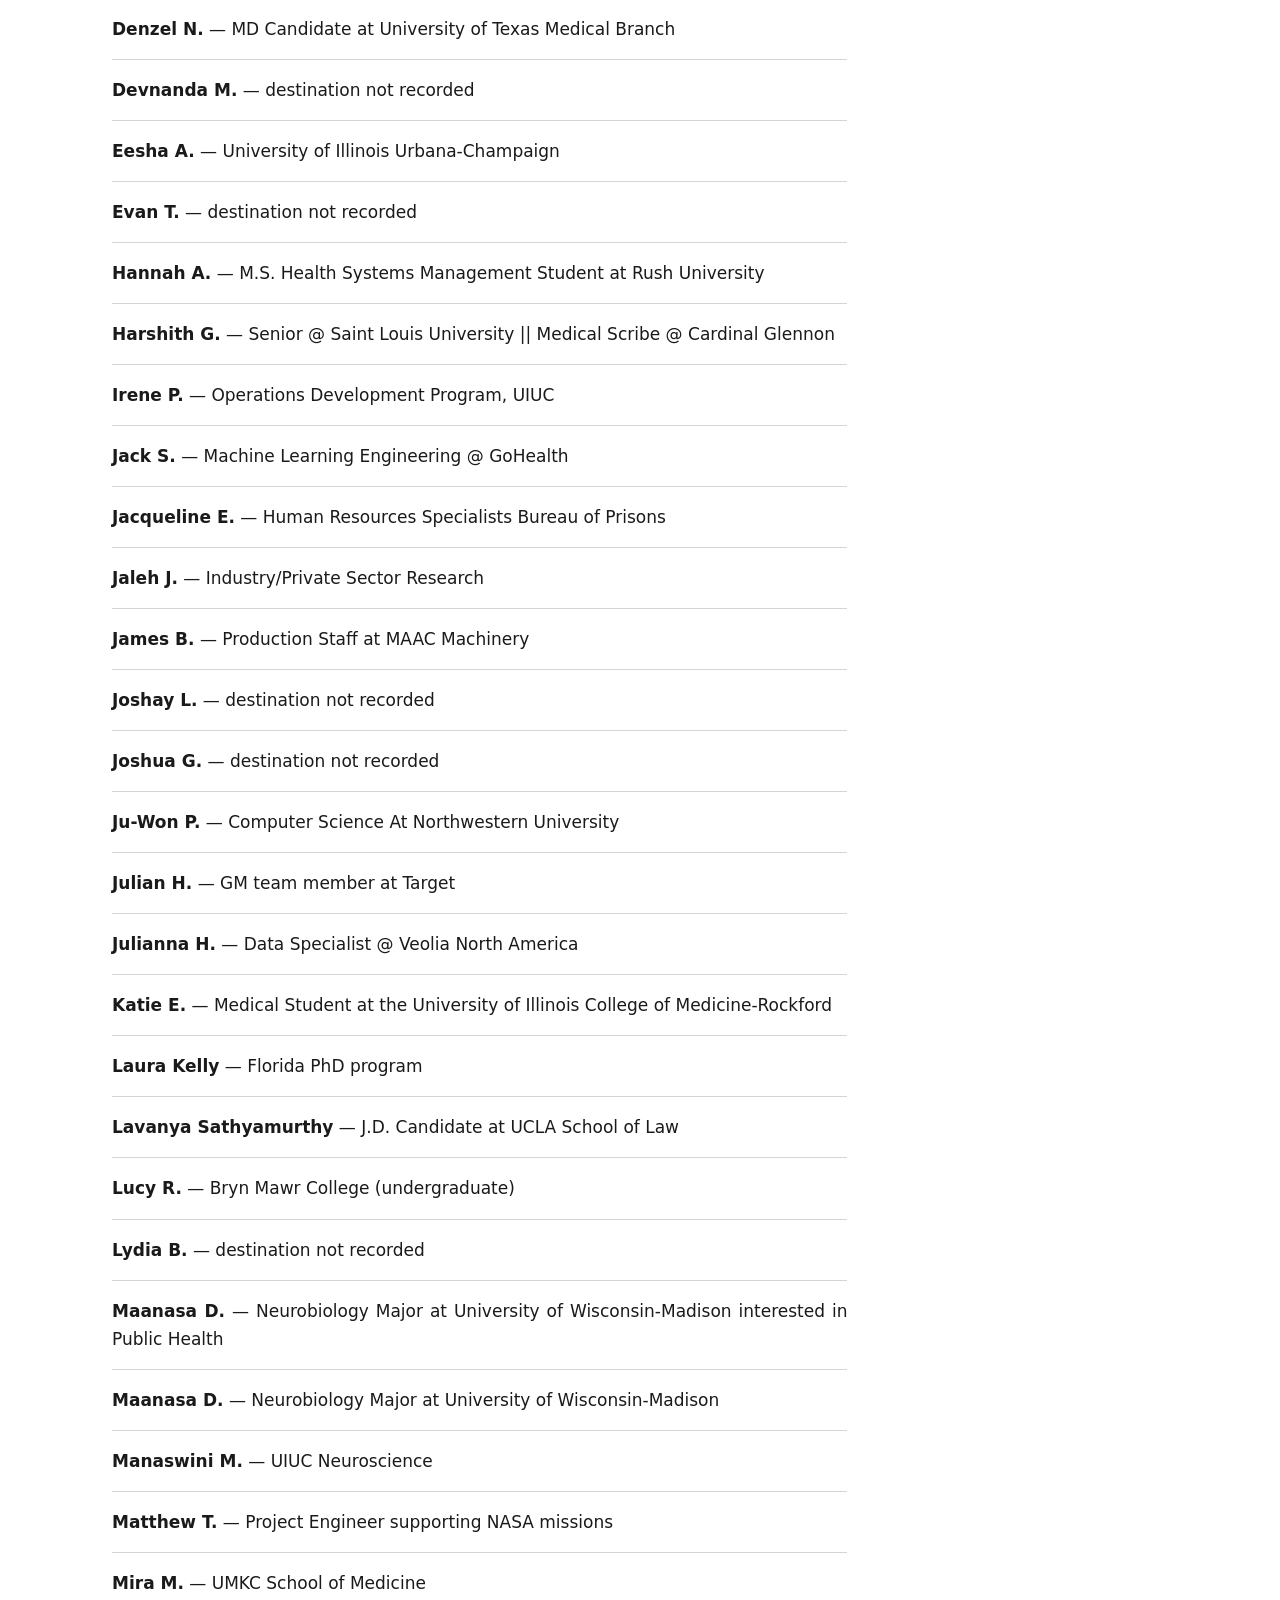
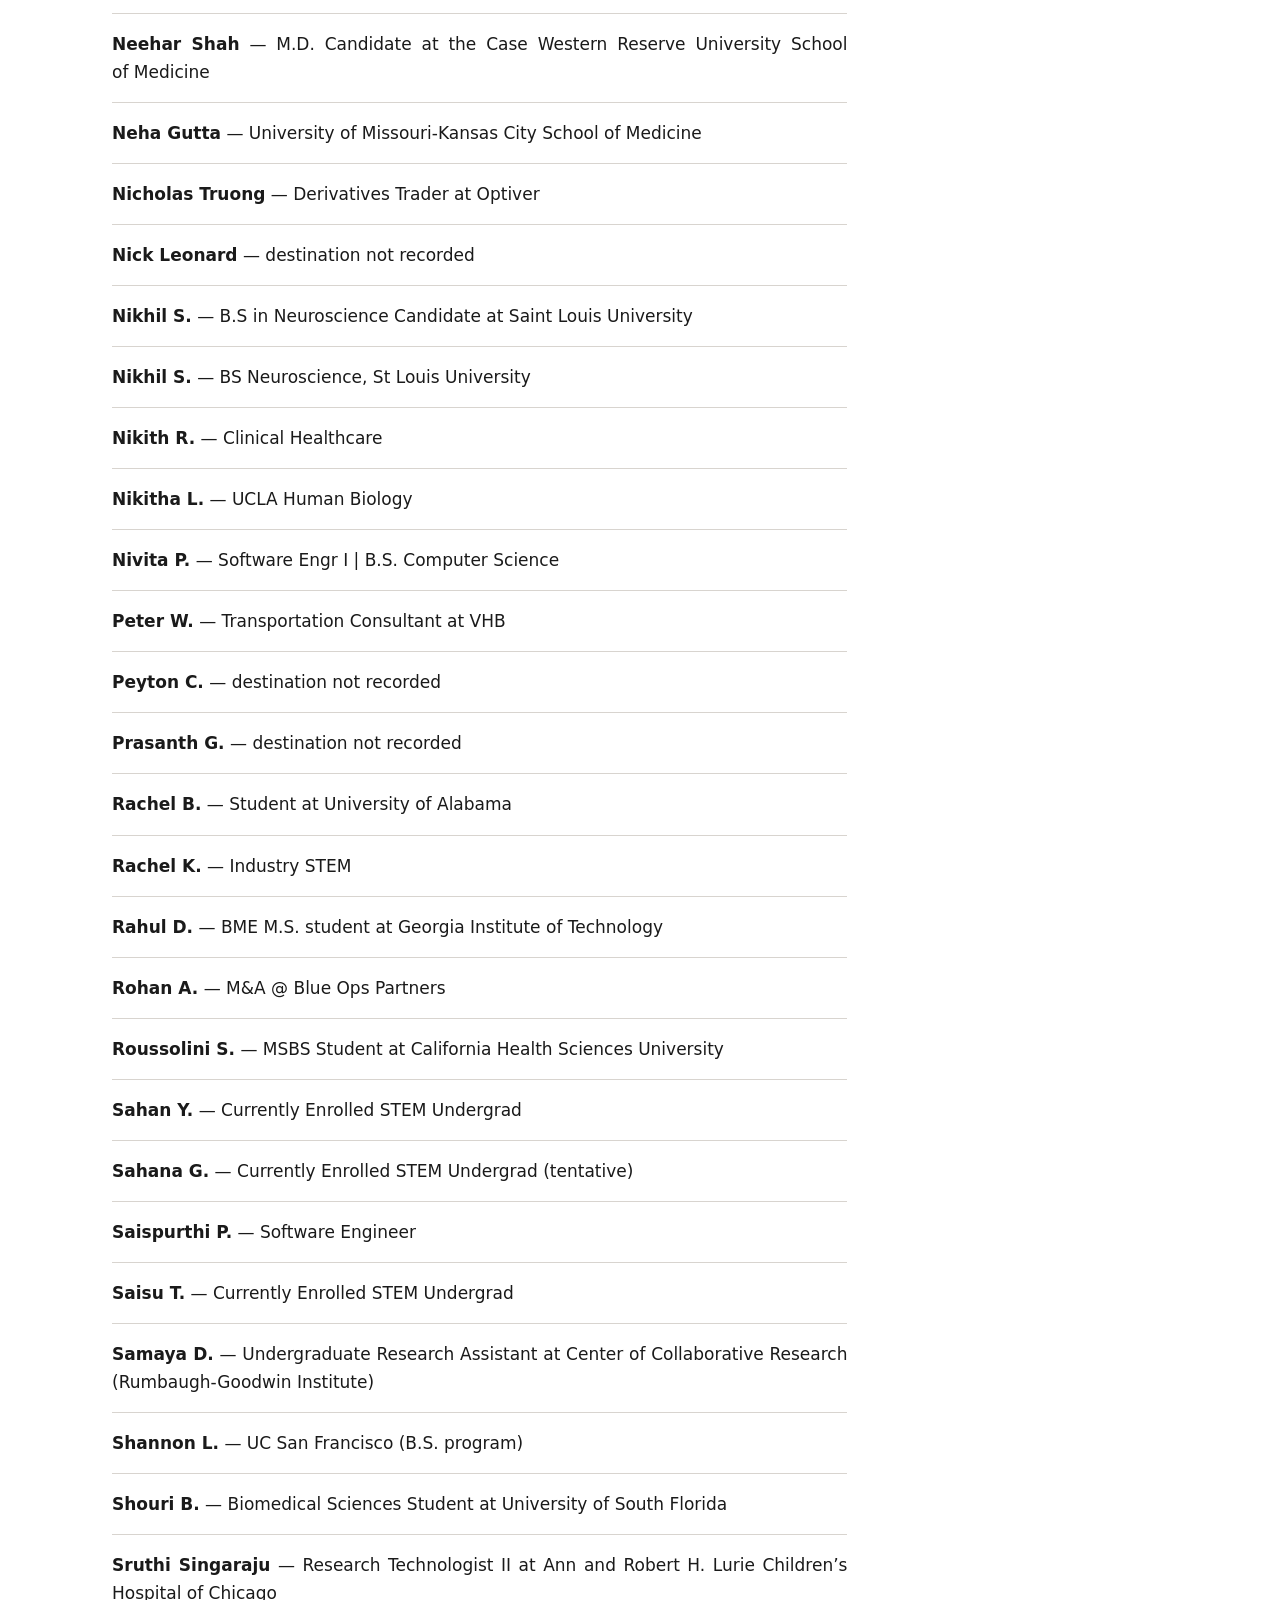
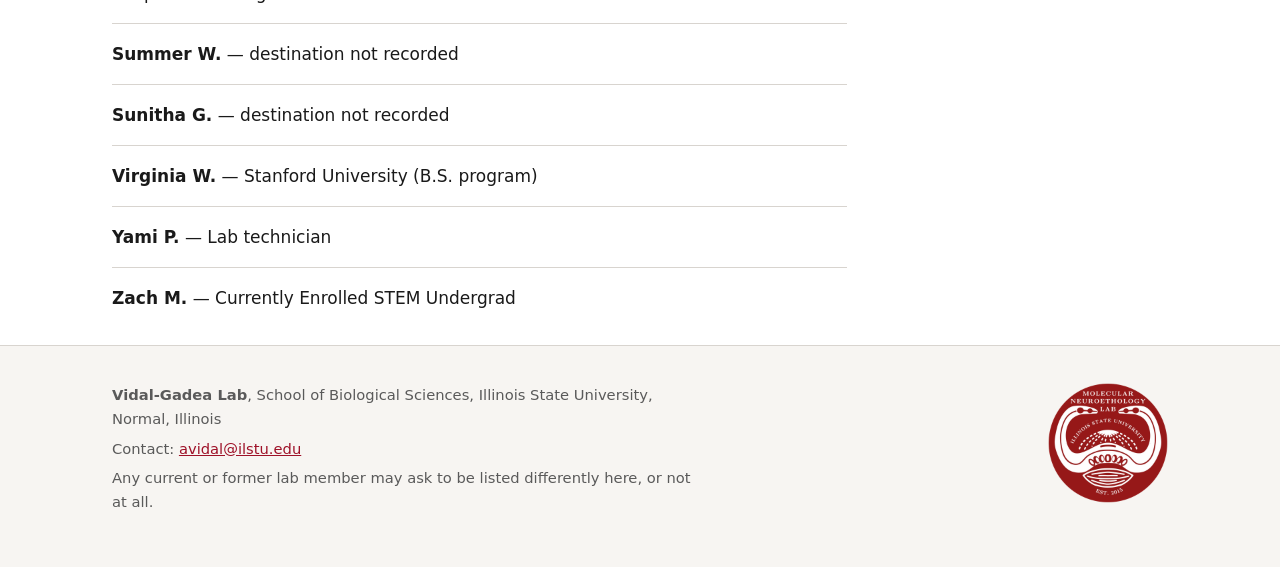
==== commit 3d28861f: "Alumni: add Avinaash Muthukumar (2026); generator now preserves site chrome" ====
--- a/alumni.html
+++ b/alumni.html
@@ -53,14 +53,13 @@
   leave it. This is our answer, with the gaps shown rather than hidden.</p>
 
   <ul class="stats">
-    <li><span class="n">217</span><span class="k">alumni since 2015</span></li>
-    <li><span class="n">197</span><span class="k">whose destination we can still account for</span></li>
+    <li><span class="n">218</span><span class="k">alumni since 2015</span></li>
+    <li><span class="n">175</span><span class="k">whose destination we can still account for</span></li>
     <li><span class="n">89.1%</span><span class="k">of those with a known outcome continued in STEM</span></li>
   </ul>
-  <p class="meta">Of the 217, we can account for 197. Fourteen of those are still studying,
-  which leaves 183 whose outcome has settled: 163 in STEM against 20 outside it, giving the
-  89.1%. The 20 we have lost touch with are excluded rather than counted as successes.
-  Current as of 24 October 2026.</p>
+  <p class="meta">Placement is 163 against 20. People still studying, and people
+  we have lost touch with, are excluded from that figure rather than counted as successes.
+  Current as of 26 October 2026.</p>
 
   <p>High school researchers appear by first name and last initial unless they are co-authors
   on a publication, in which case their full name already appears in the literature. Anyone
@@ -94,7 +93,7 @@
     <li><strong>Shifat Niha</strong> — Lab Instructor Alabama State University</li>
     <li><strong>Tope Awe</strong> — Online MBA student</li>
   </ul>
-  <h2 id="undergraduate">Undergraduate researchers <span class="meta">(114)</span></h2>
+  <h2 id="undergraduate">Undergraduate researchers <span class="meta">(115)</span></h2>
   <ul class="pubs">
     <li><strong>Adam Conley</strong> — Nurse</li>
     <li><strong>Adhishri Parikh</strong> — Senior Policy Lead, Acumen, LLC</li>
@@ -113,6 +112,7 @@
     <li><strong>Austeja Wingate</strong> — destination not recorded</li>
     <li><strong>Austin Alhlert</strong> — Zookeeper Bloomington Zoo</li>
     <li><strong>Avinaash Muthukuman</strong> — destination not recorded</li>
+    <li><strong>Avinaash Muthukumar</strong> — destination not recorded</li>
     <li><strong>Baylee Paluzzi</strong> — Academic Research/Early Career</li>
     <li><strong>Blake Bracht</strong> — Pilot Plant Engineer Clever Carnivore</li>
     <li><strong>Boyowa Mene-Okotie</strong> — Industry/Pharma Research</li>
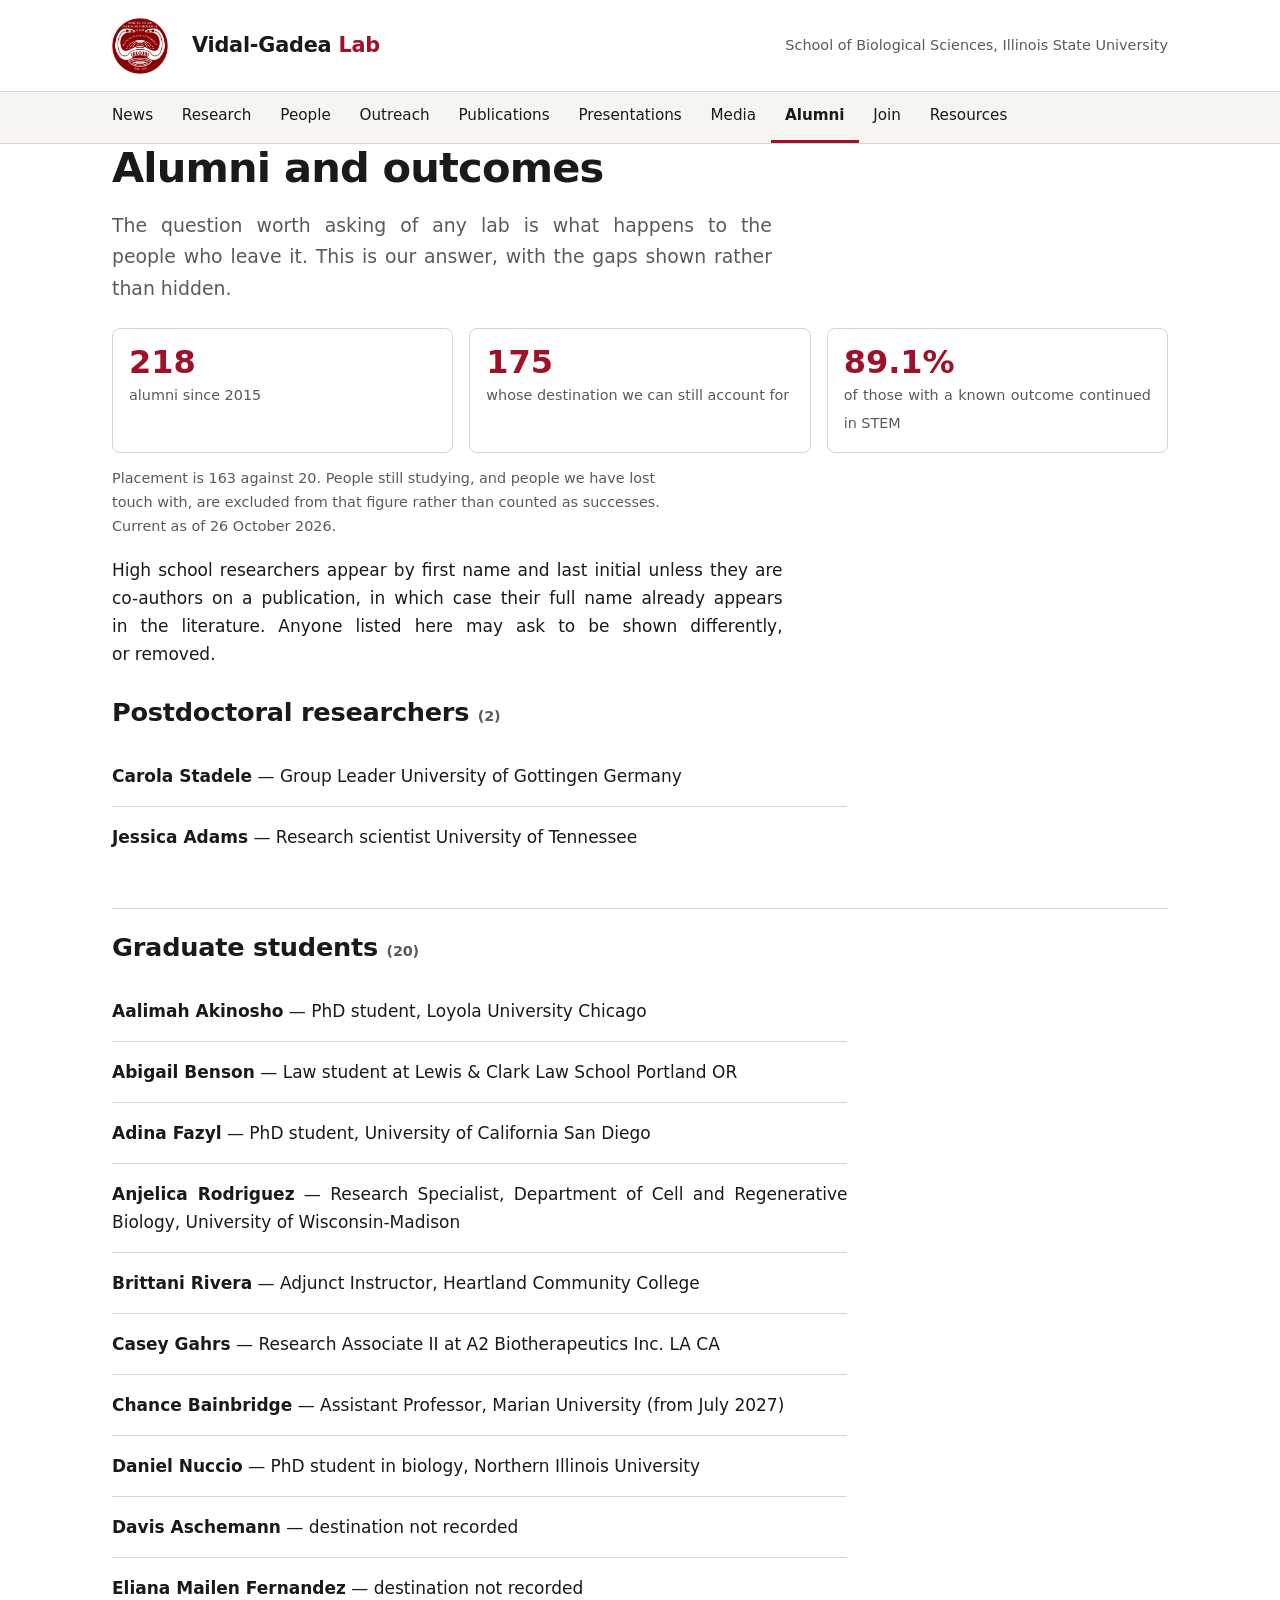
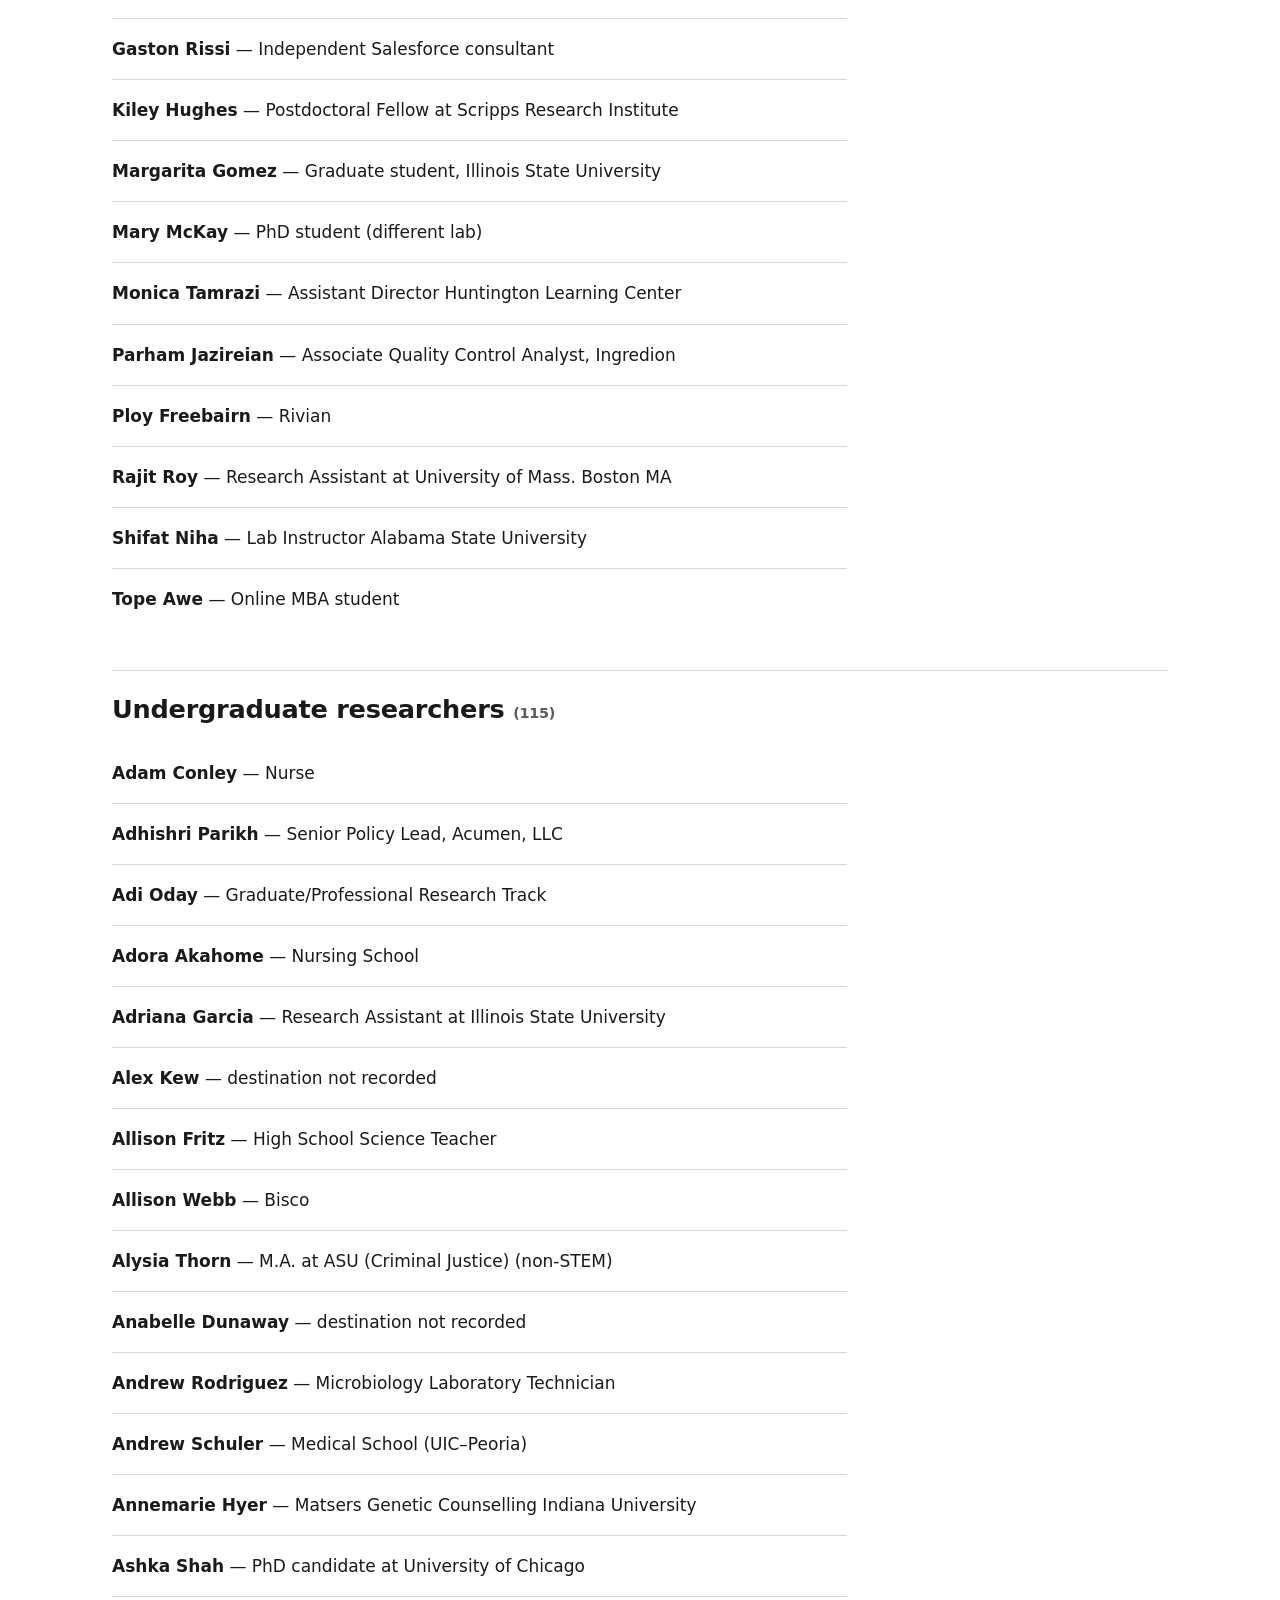
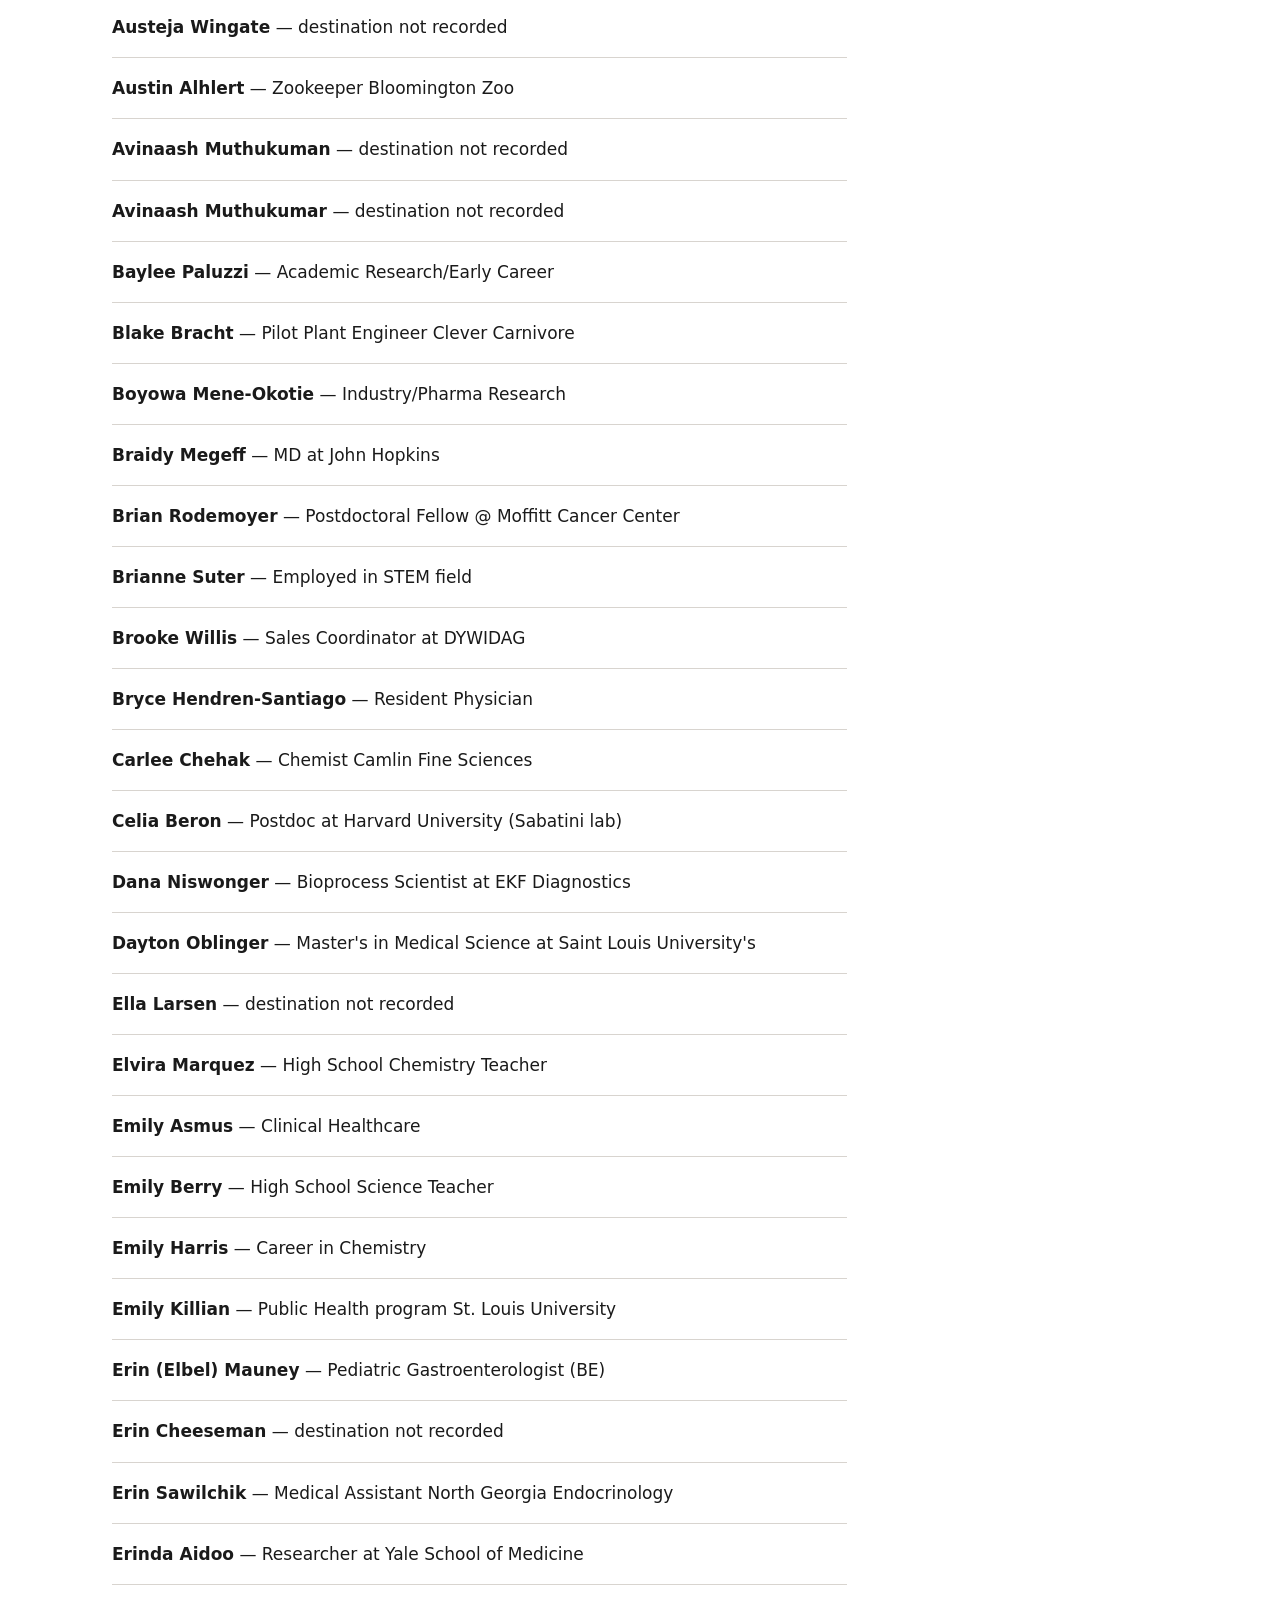
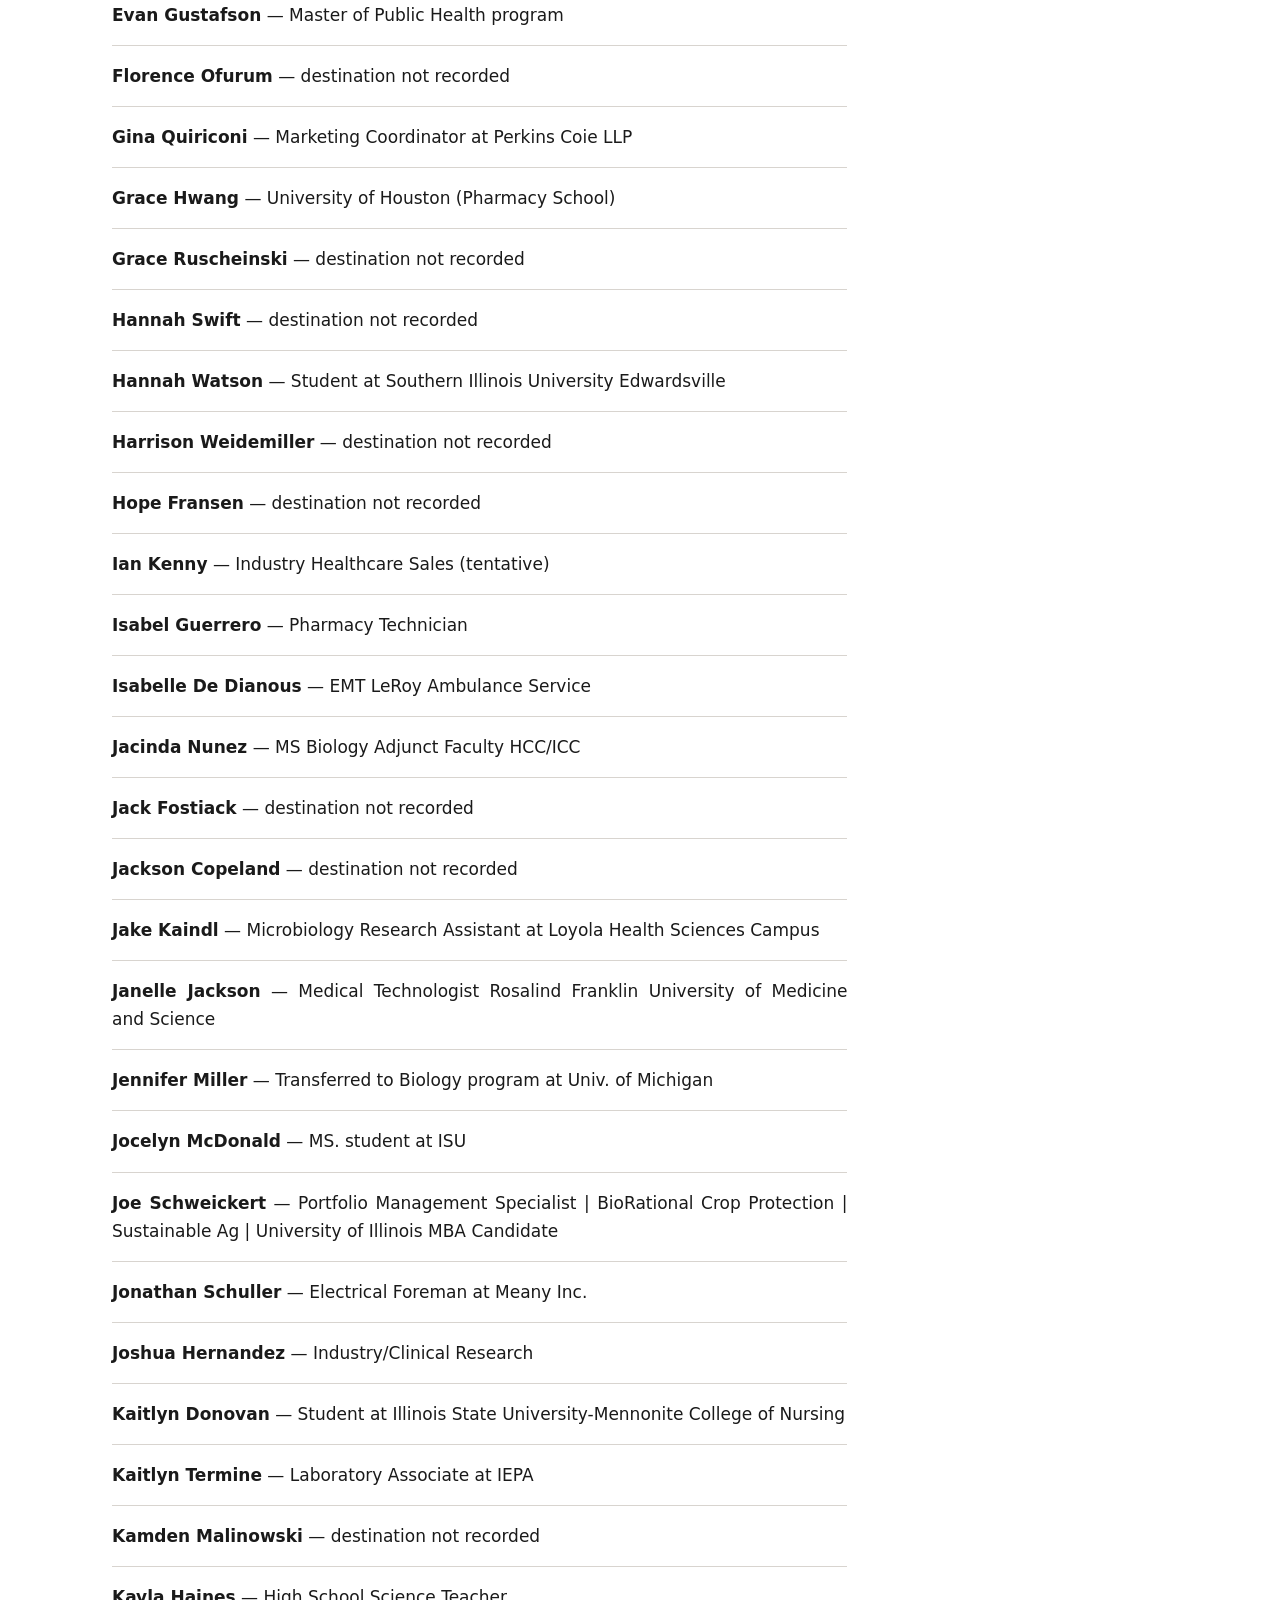
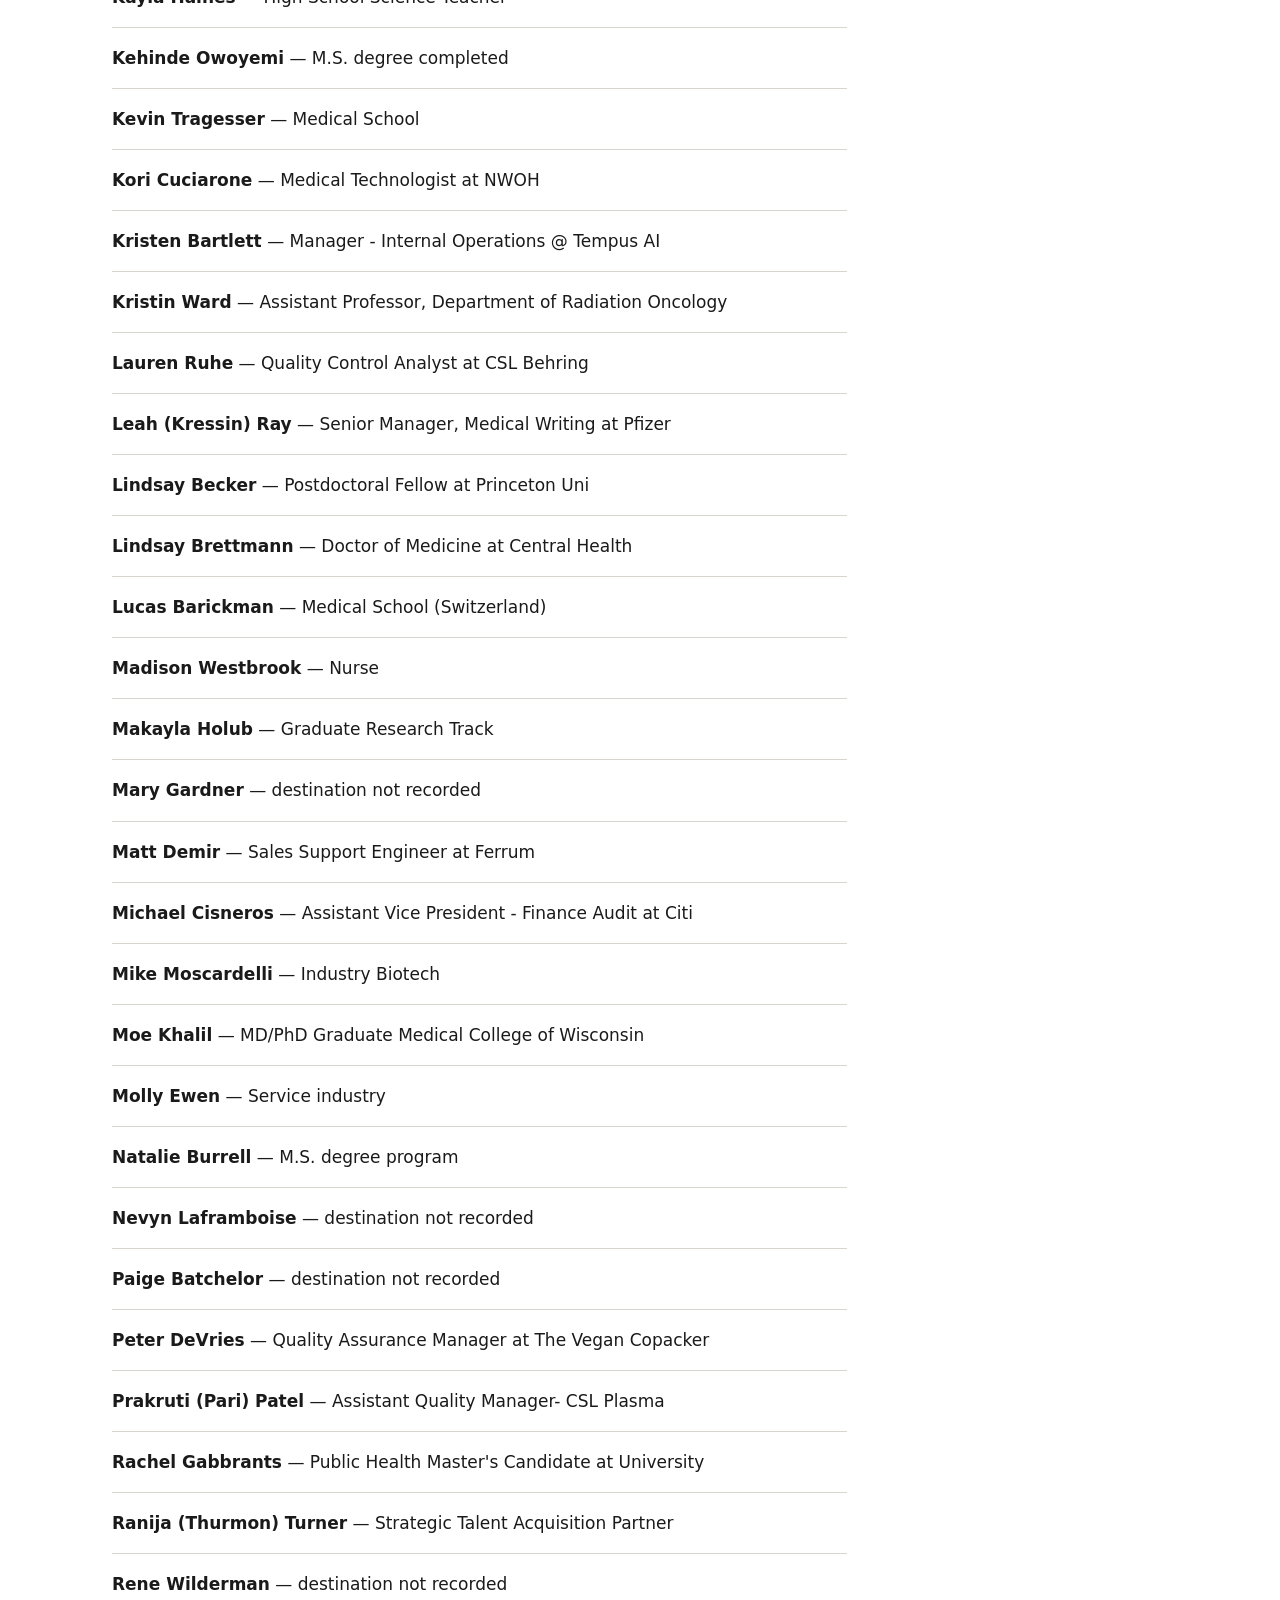
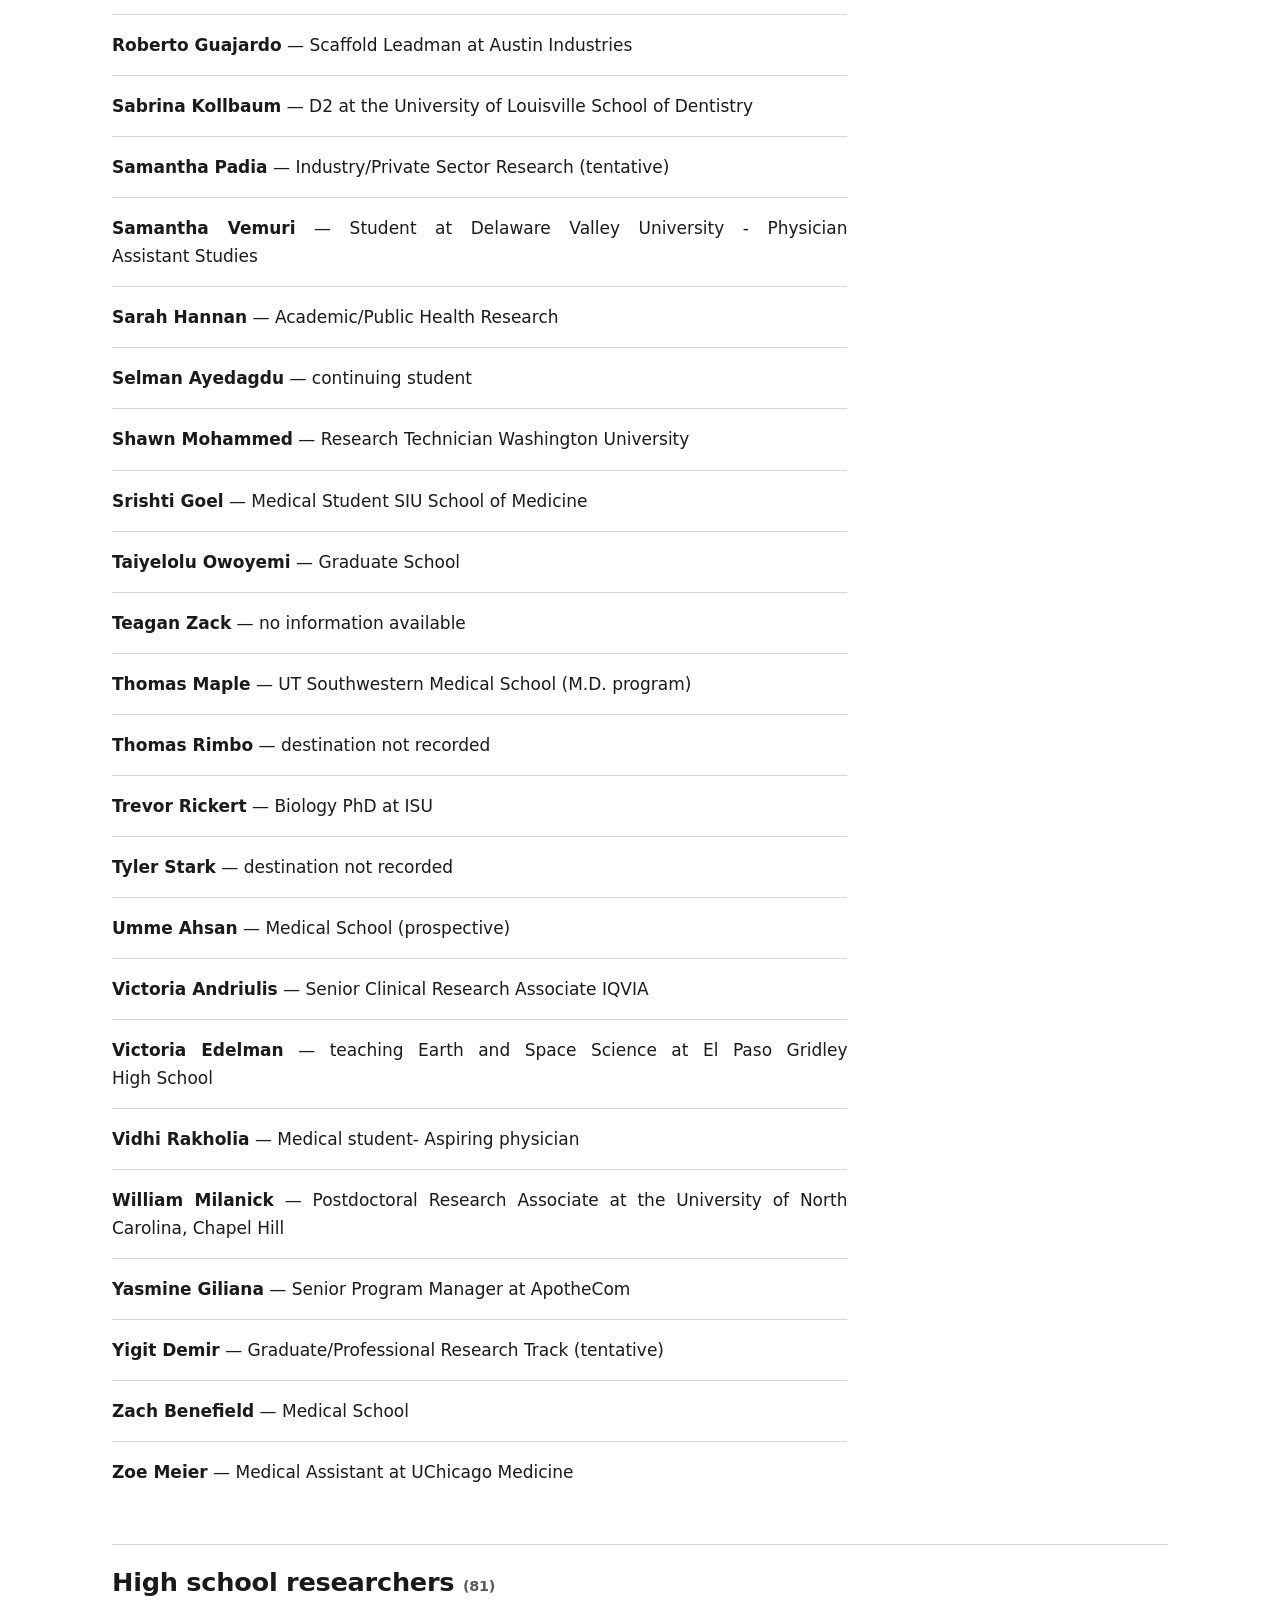
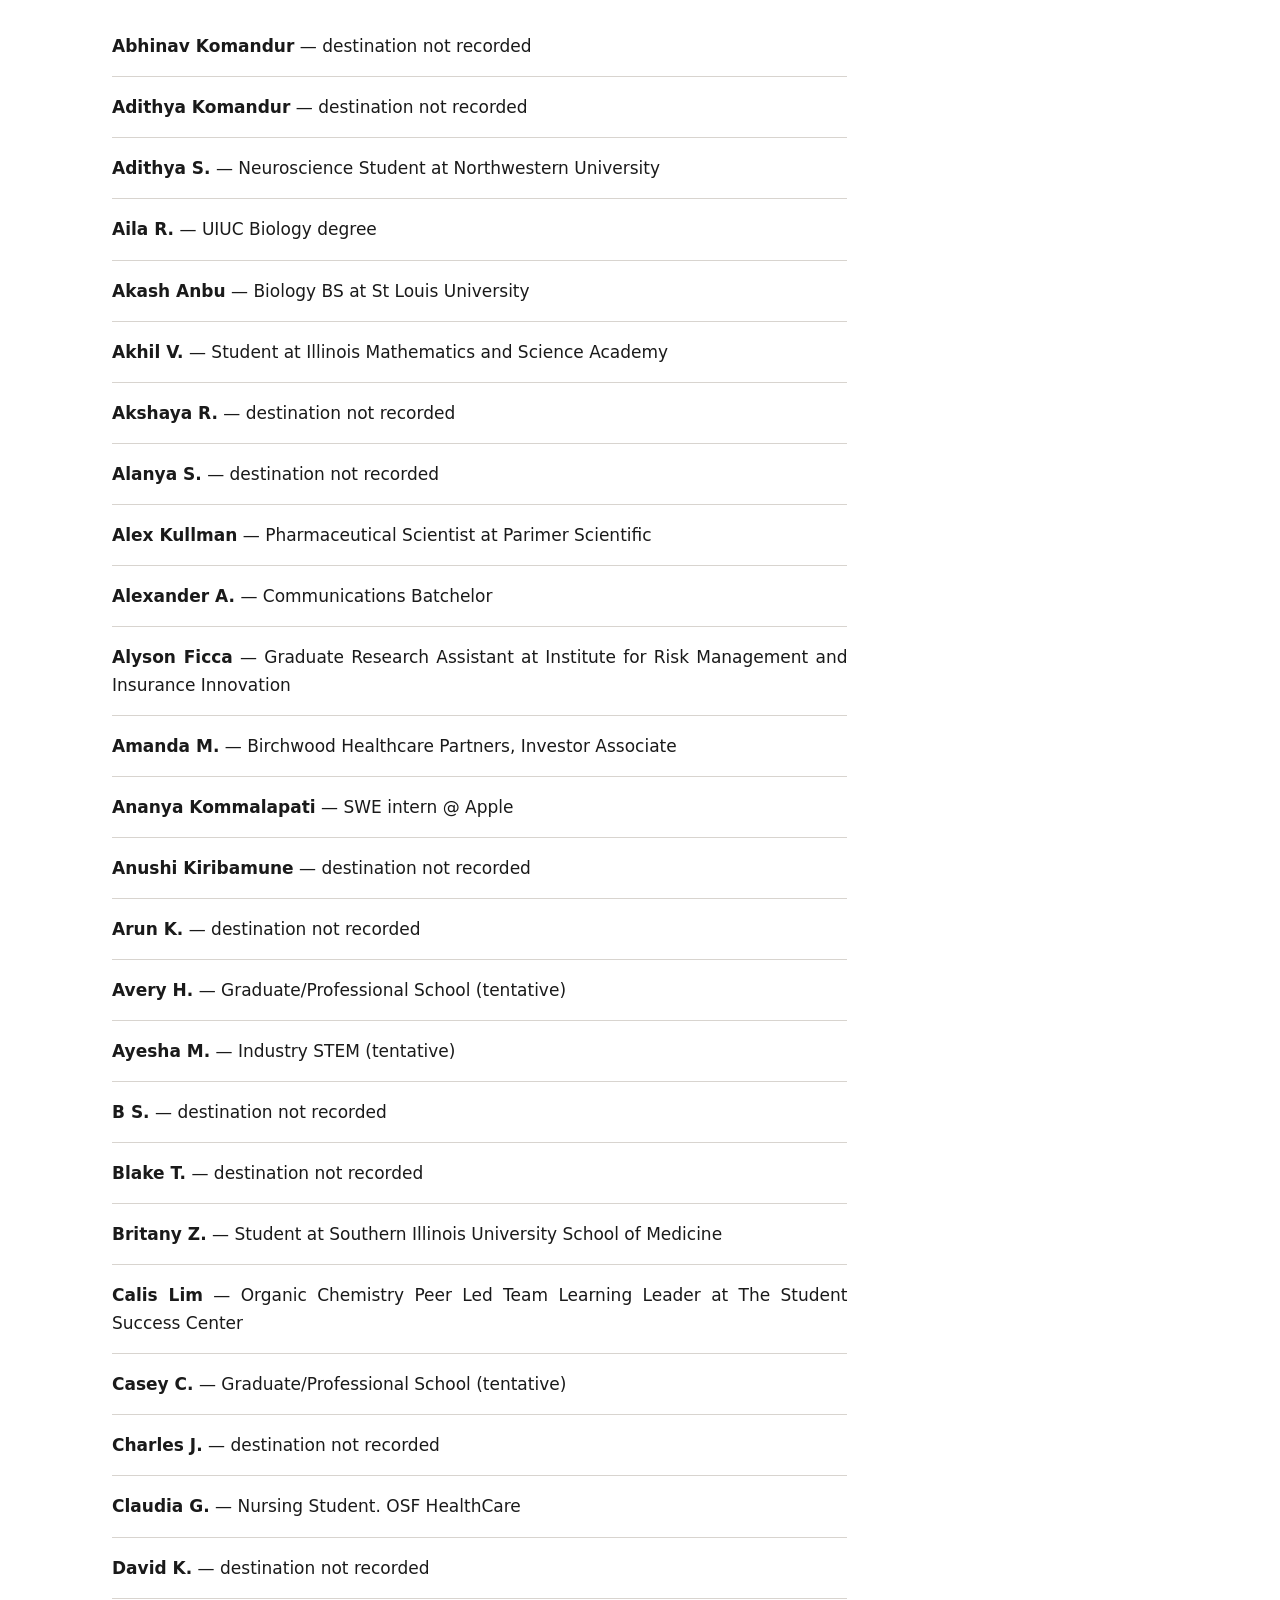
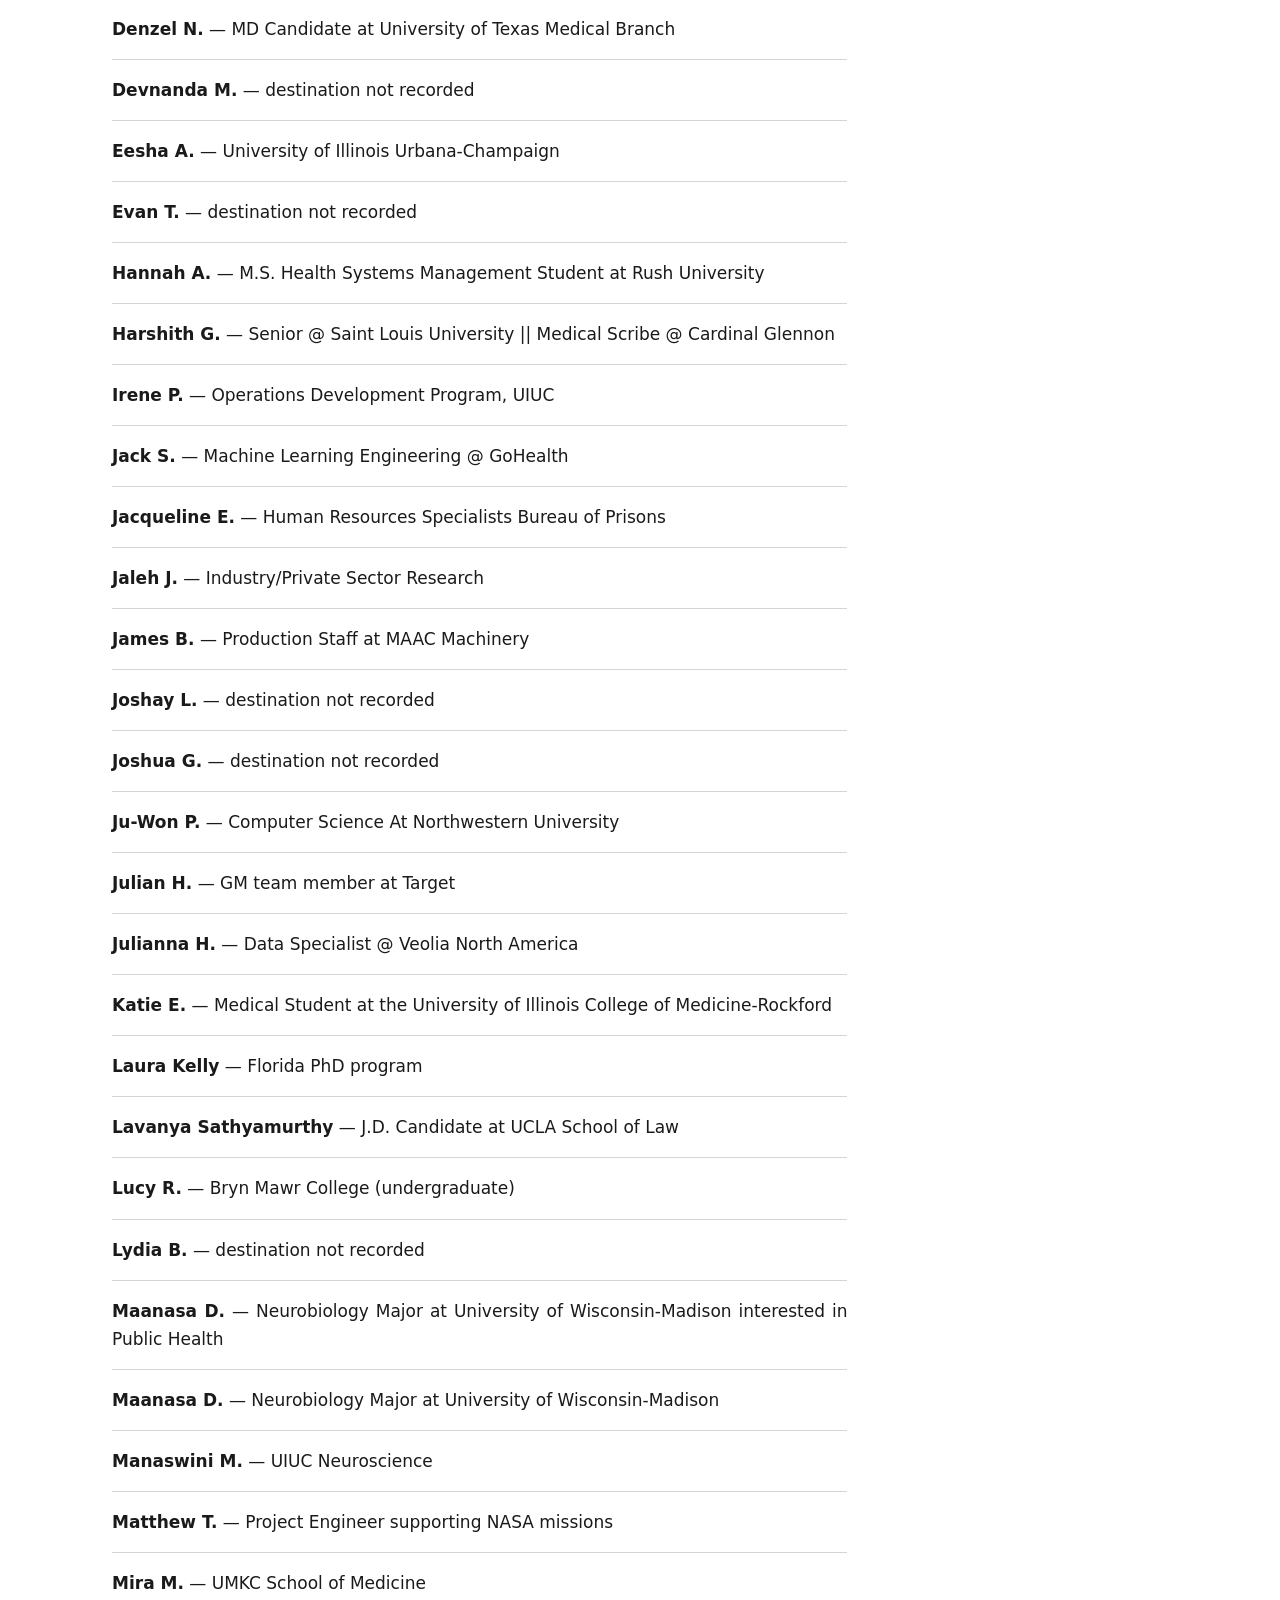
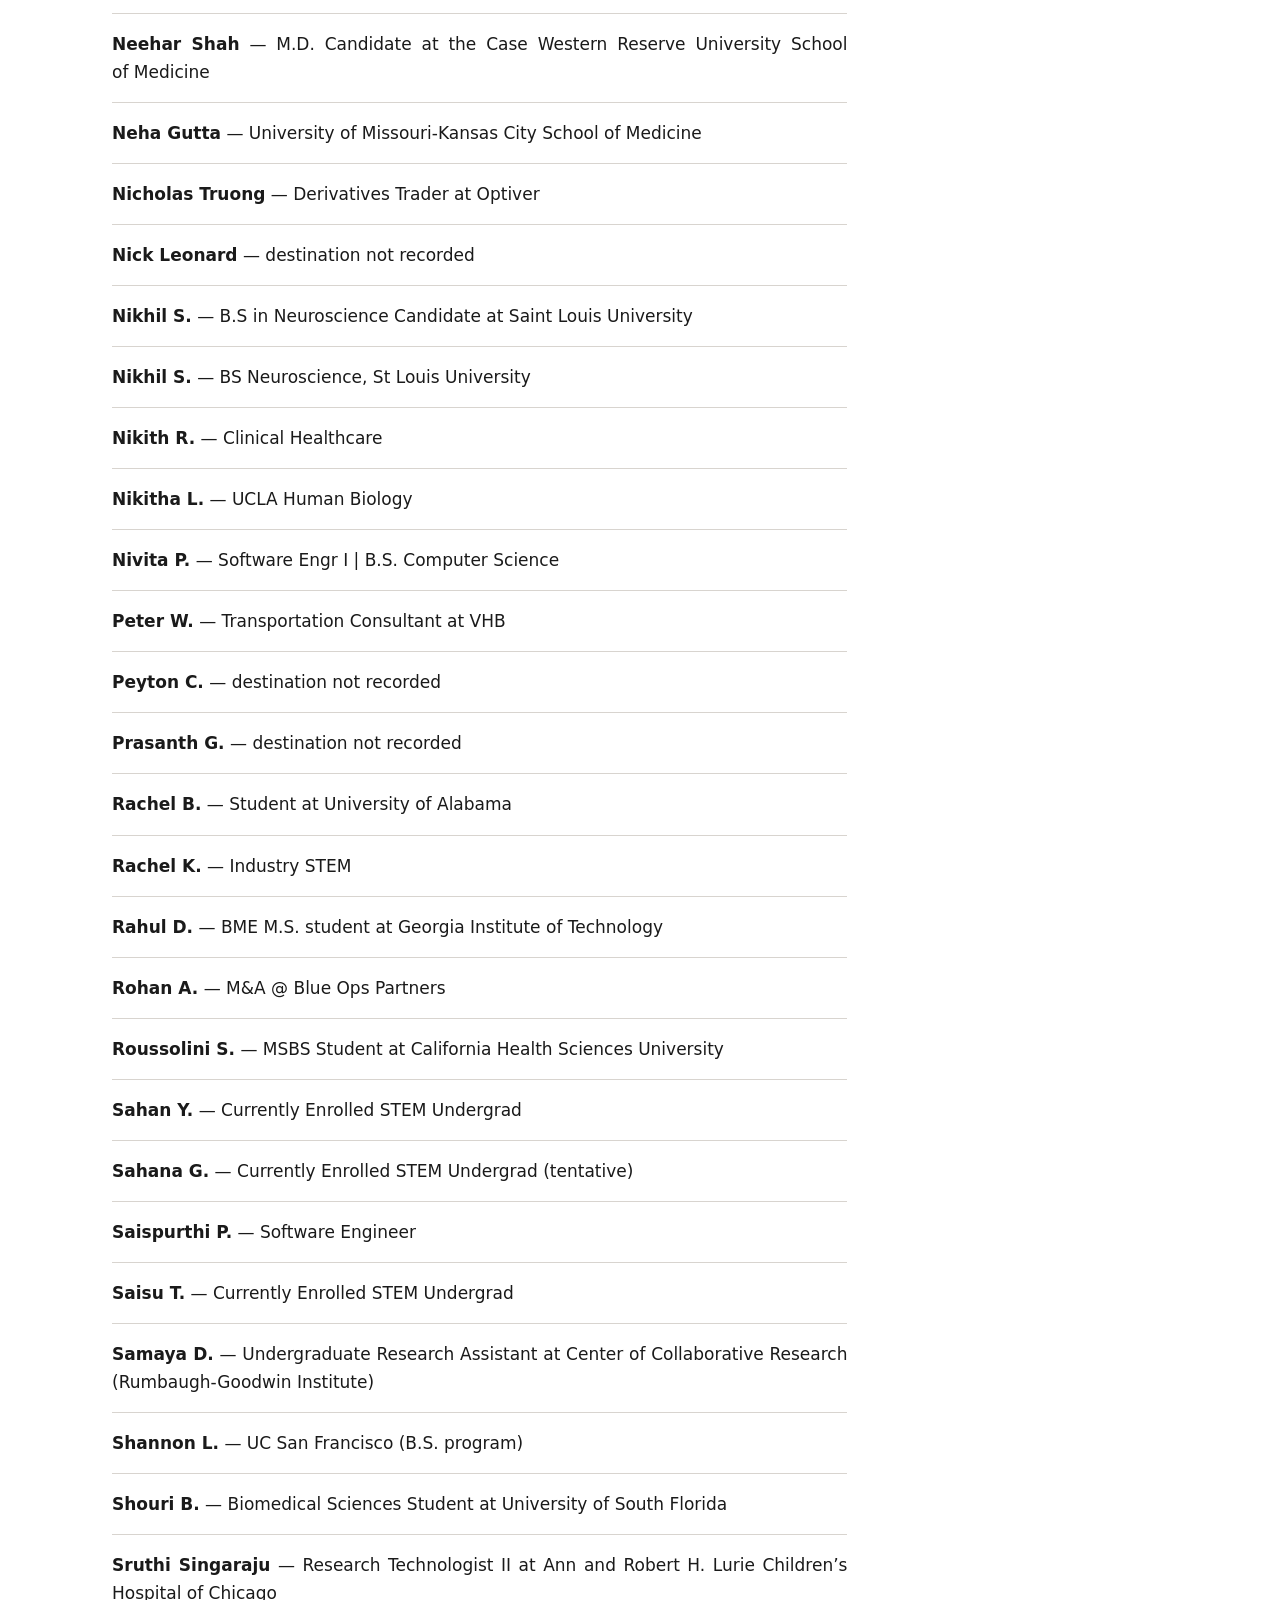
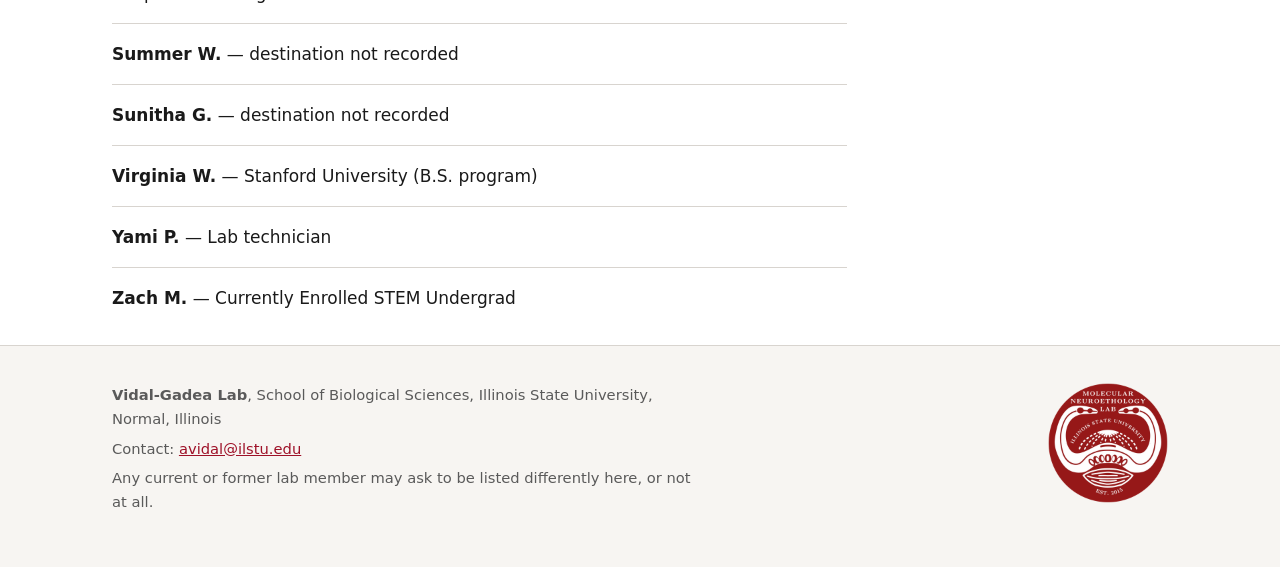
==== commit bc88823c: "Presentations page: talks above posters per year; Marcos SoIS poster; nav renamed; CV poster 175" ====
--- a/alumni.html
+++ b/alumni.html
@@ -37,7 +37,7 @@
     <li><a href="people.html">People</a></li>
     <li><a href="outreach.html">Outreach</a></li>
     <li><a href="publications.html">Publications</a></li>
-    <li><a href="presentations.html">Posters</a></li>
+    <li><a href="presentations.html">Presentations</a></li>
     <li><a href="media.html">Media</a></li>
     <li><a href="alumni.html" aria-current="page">Alumni</a></li>
     <li><a href="join.html">Join</a></li>
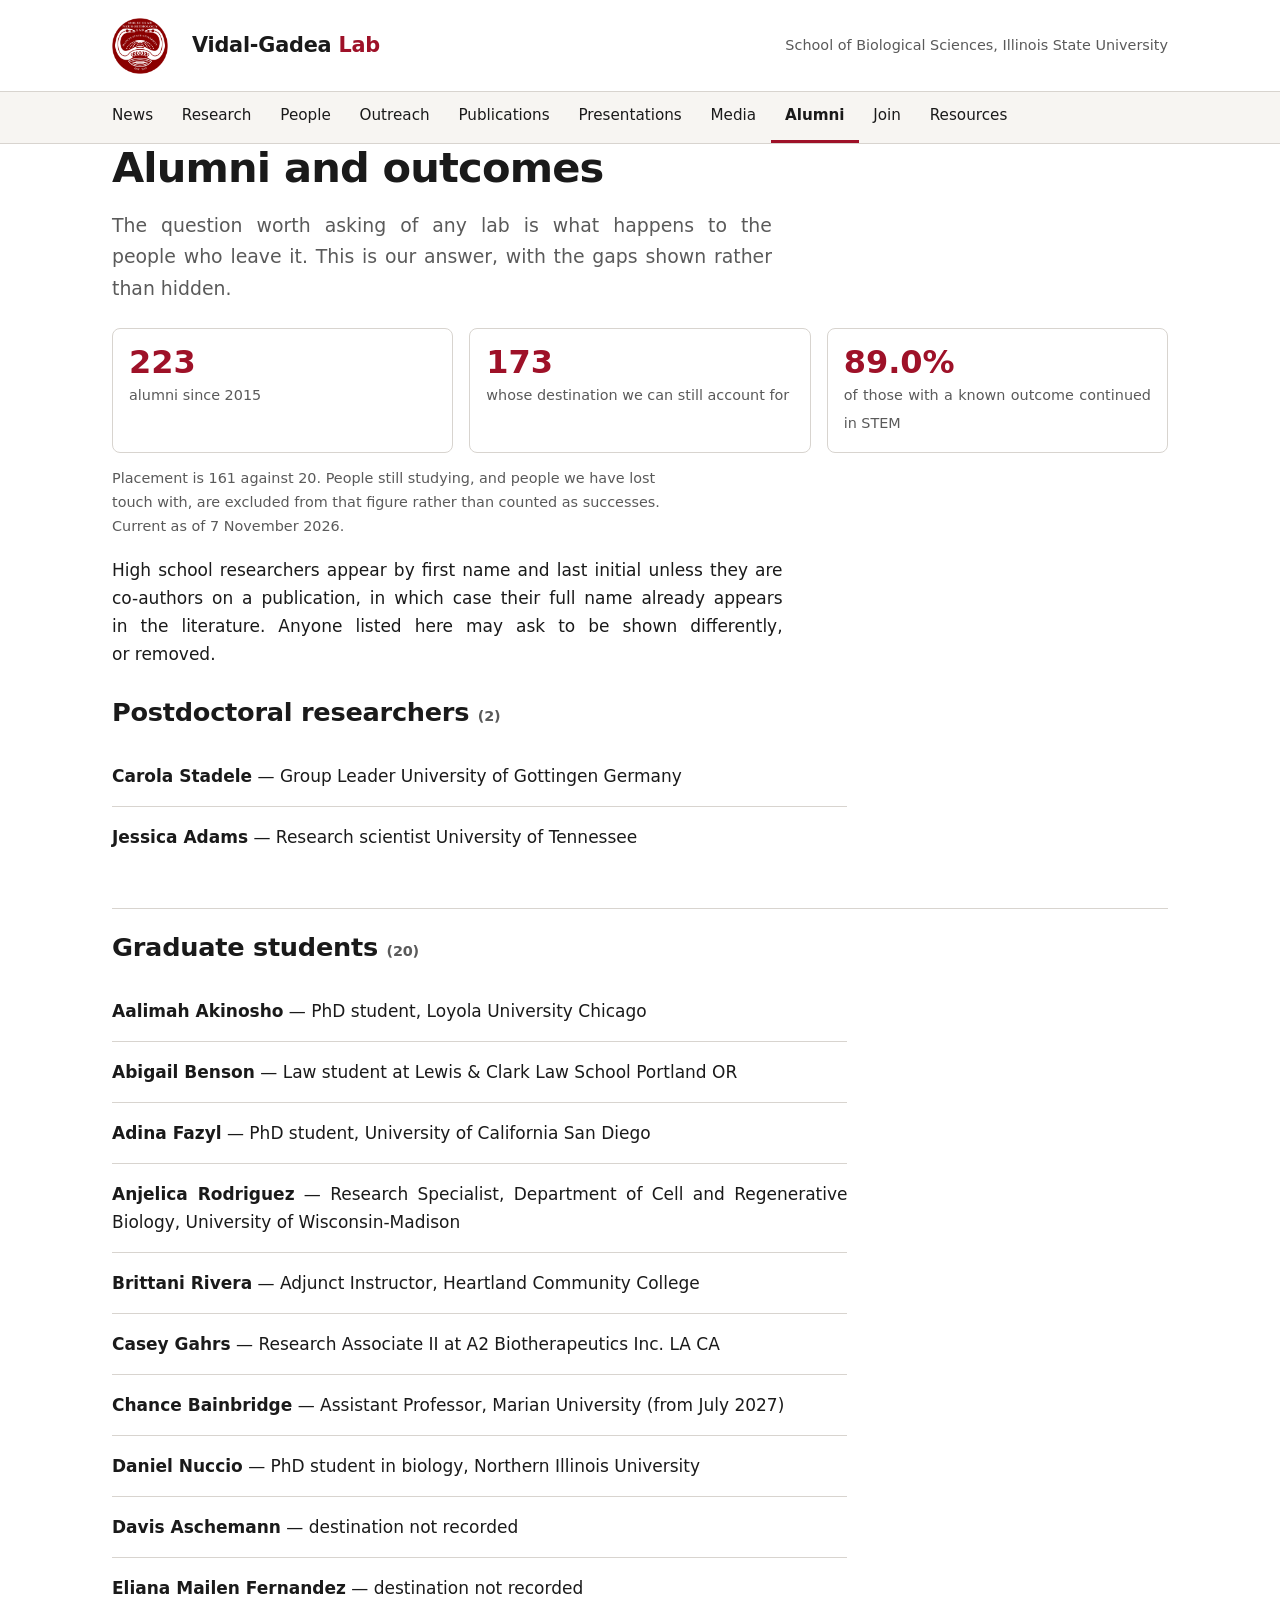
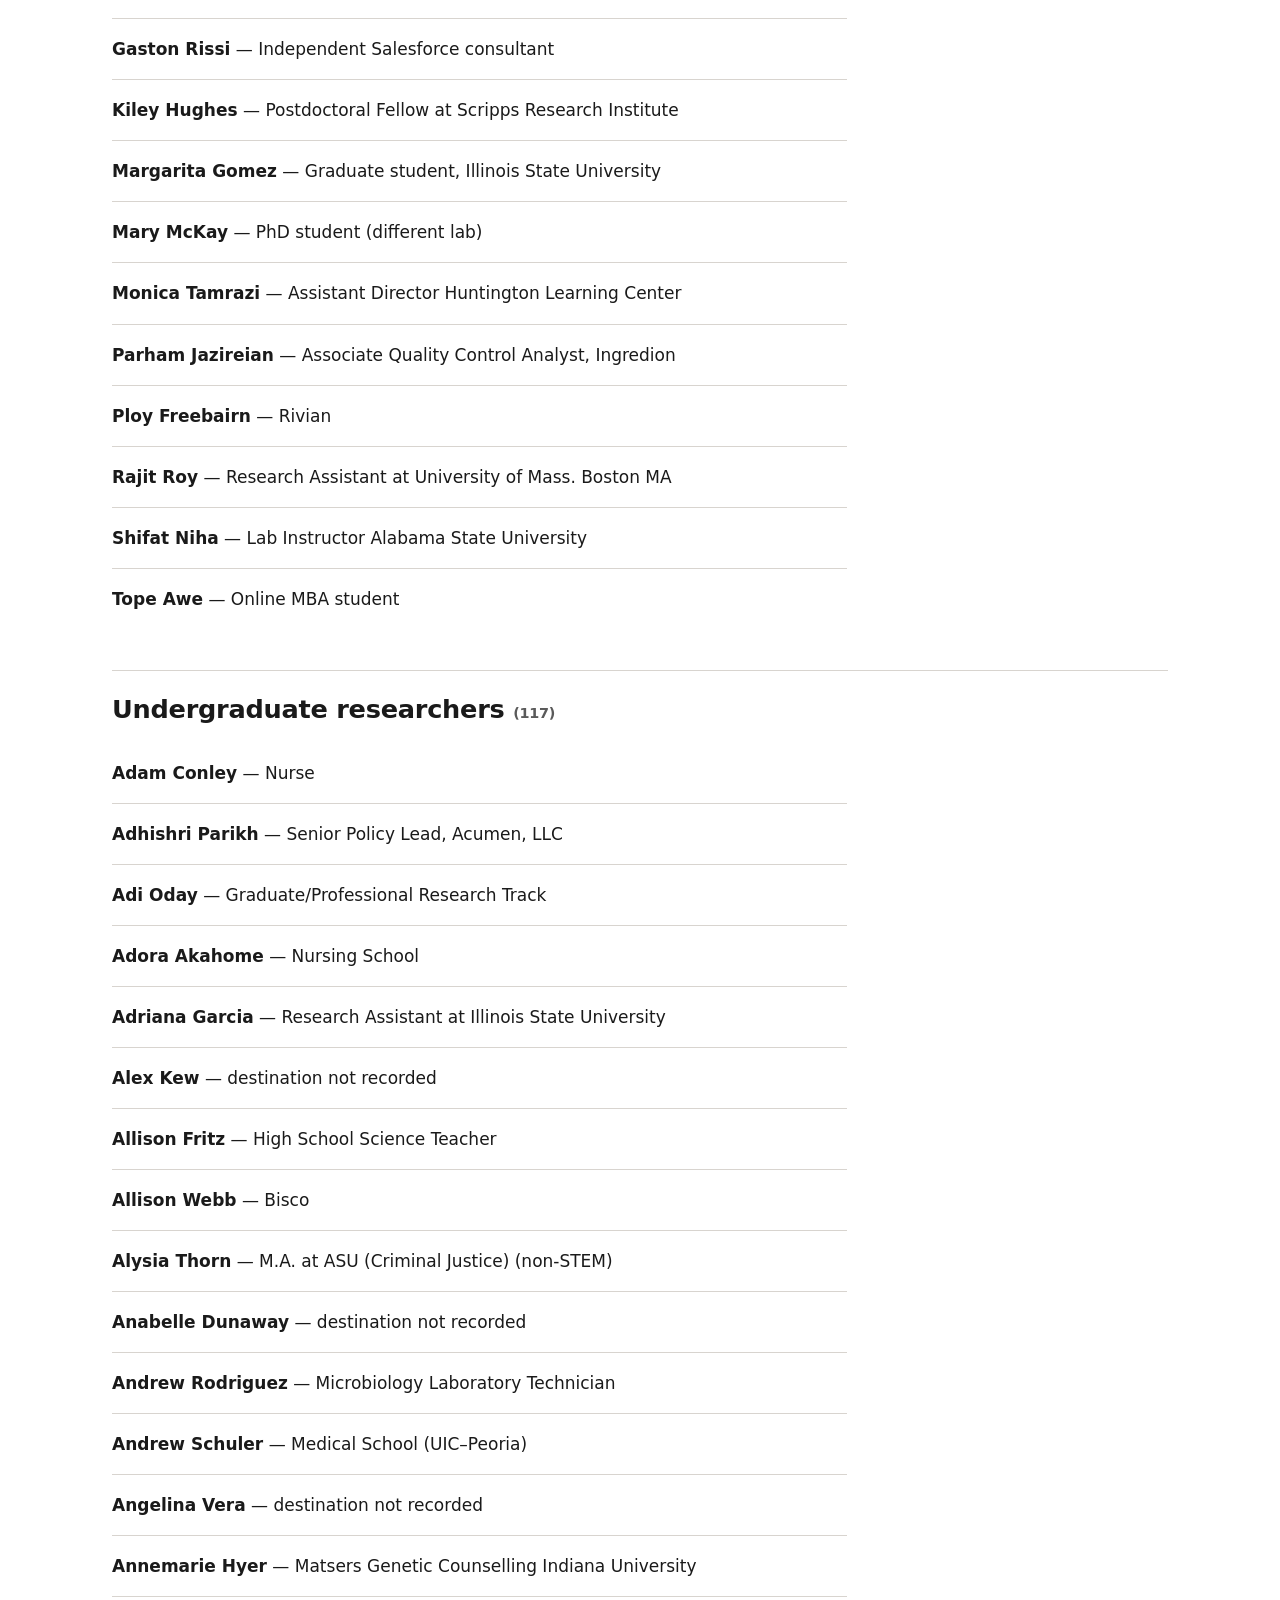
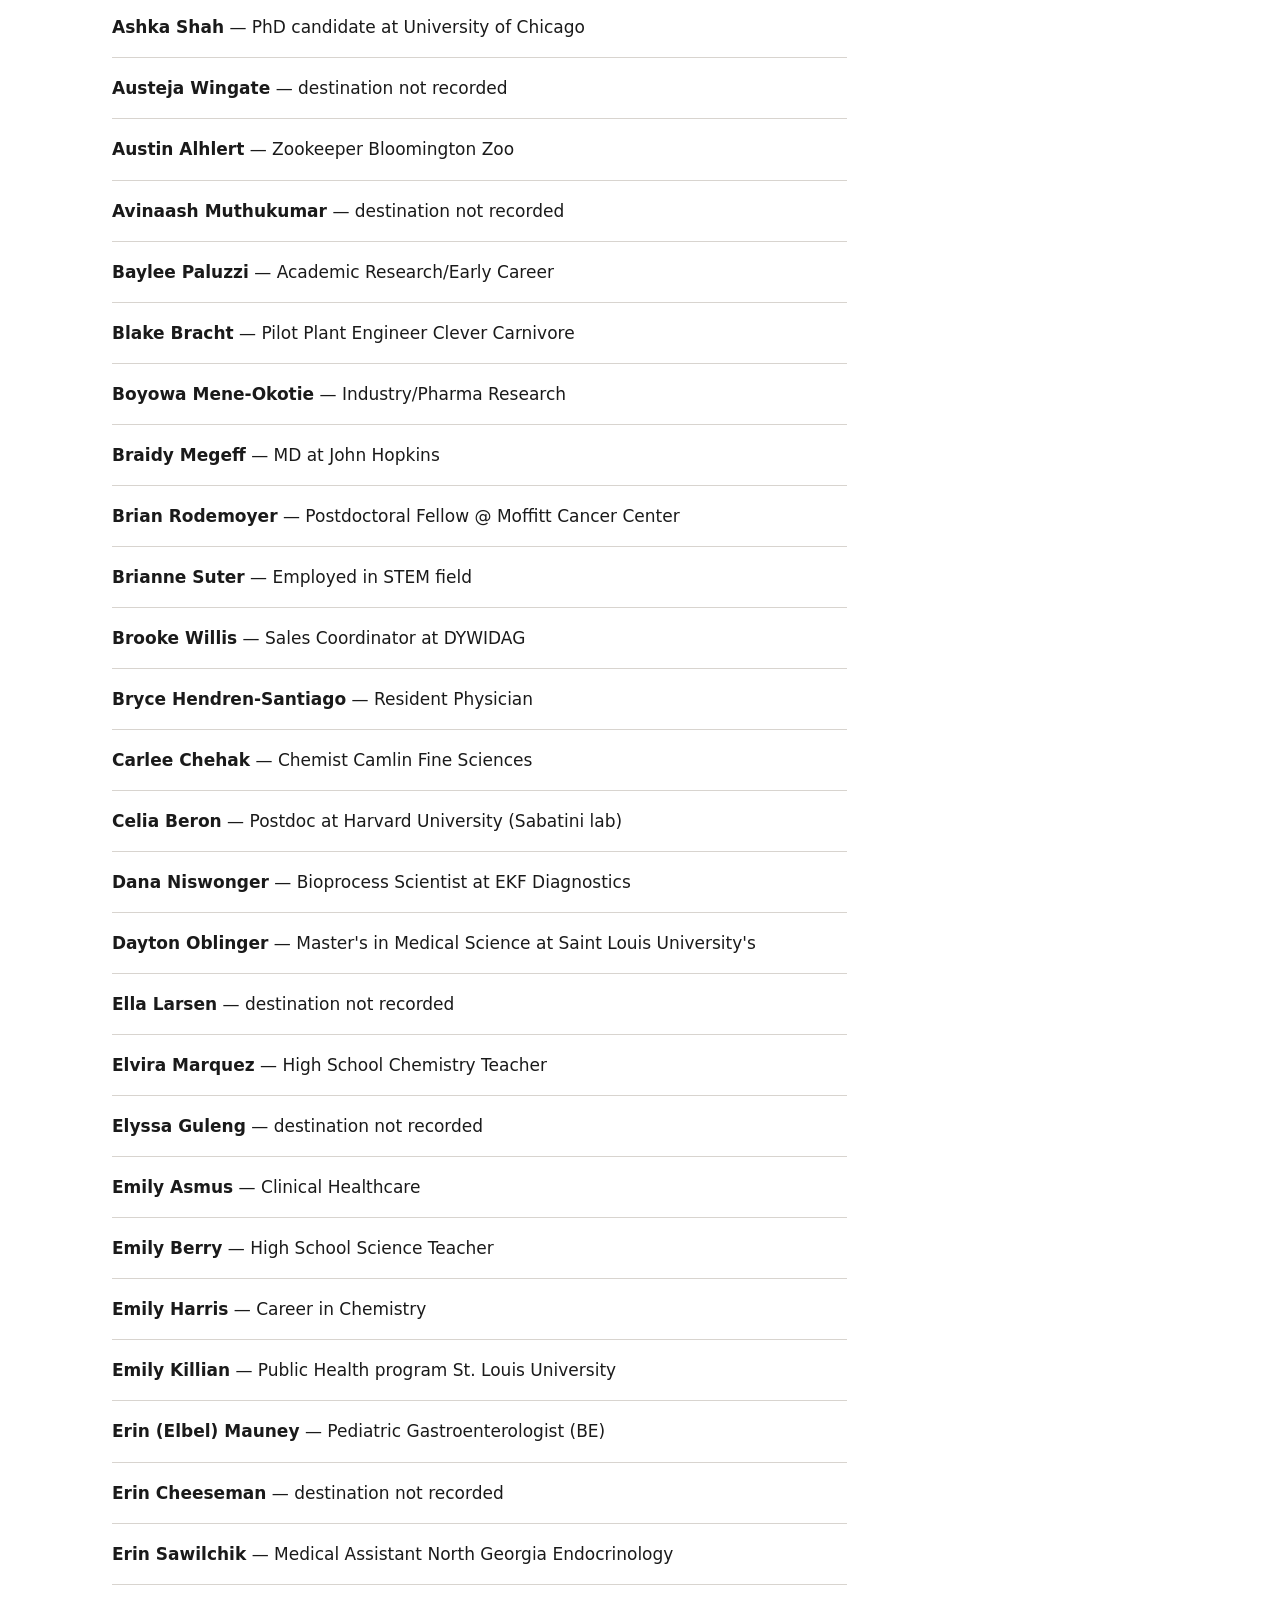
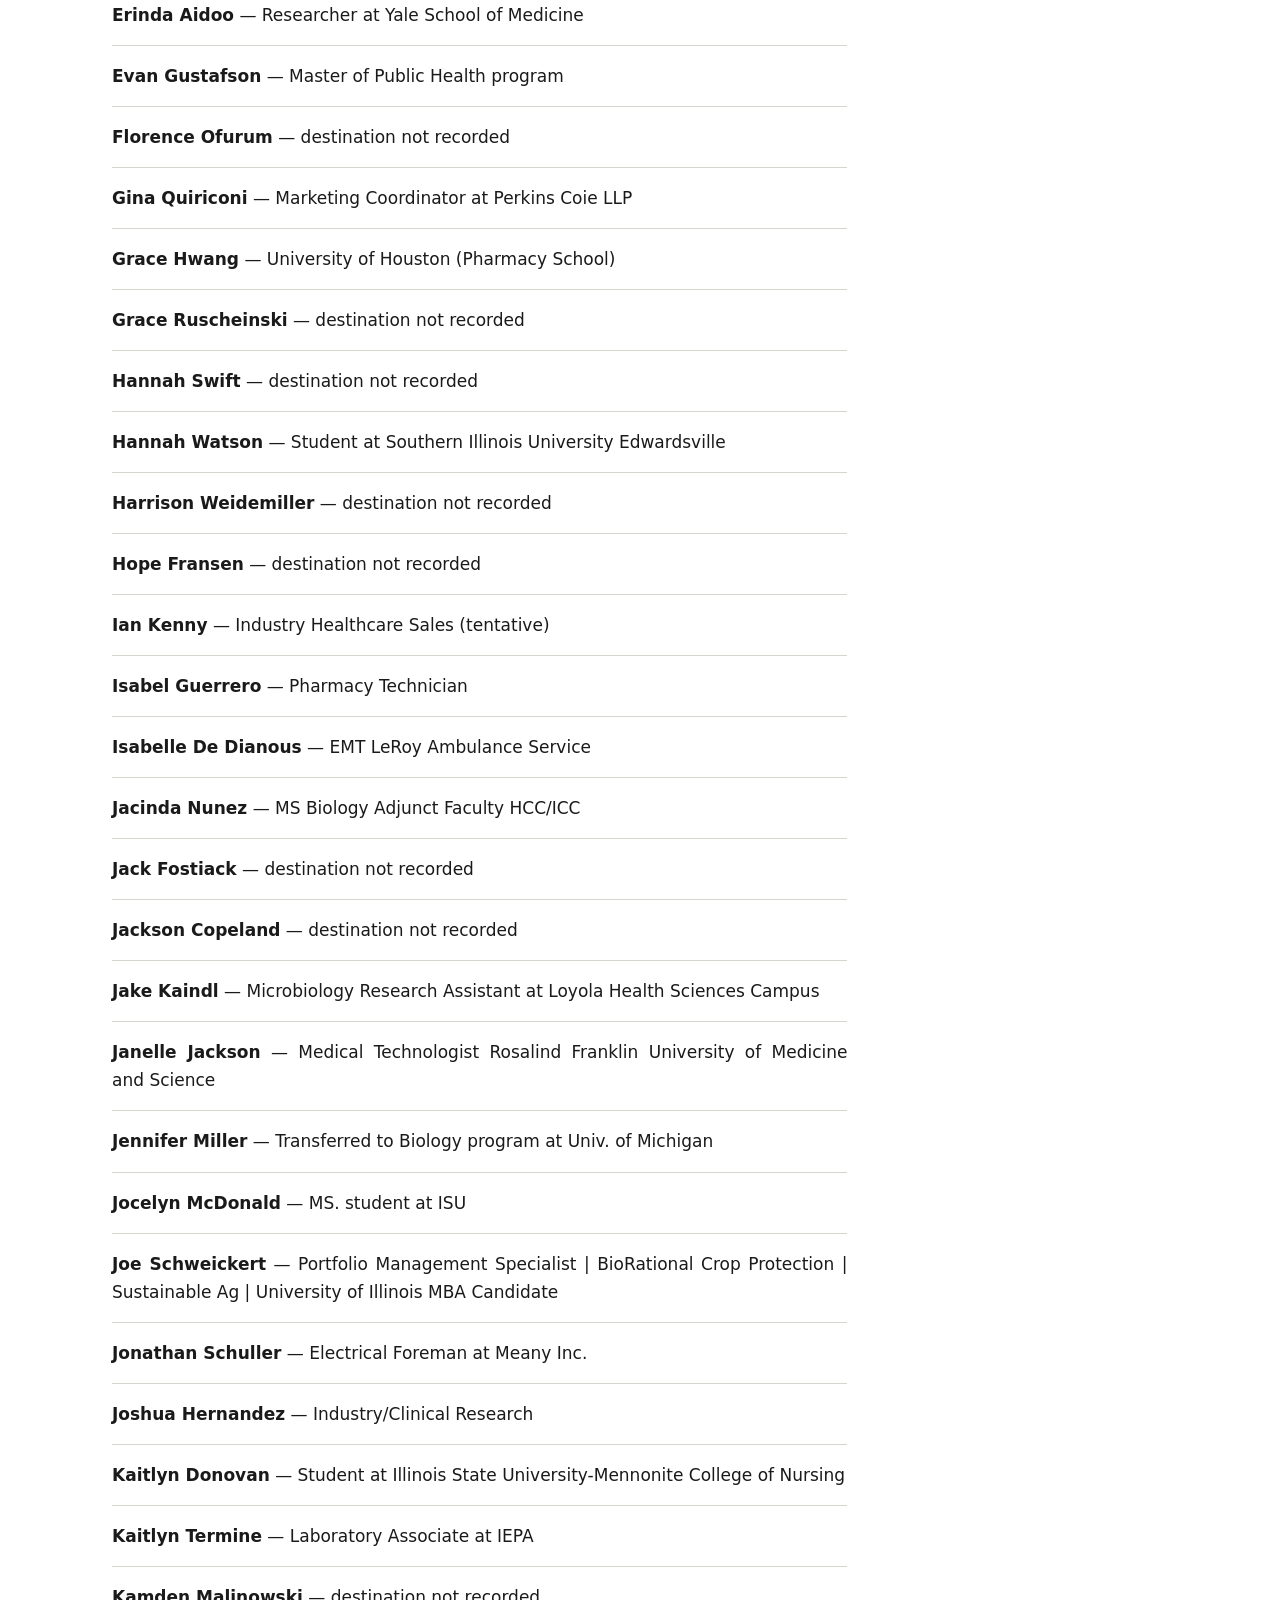
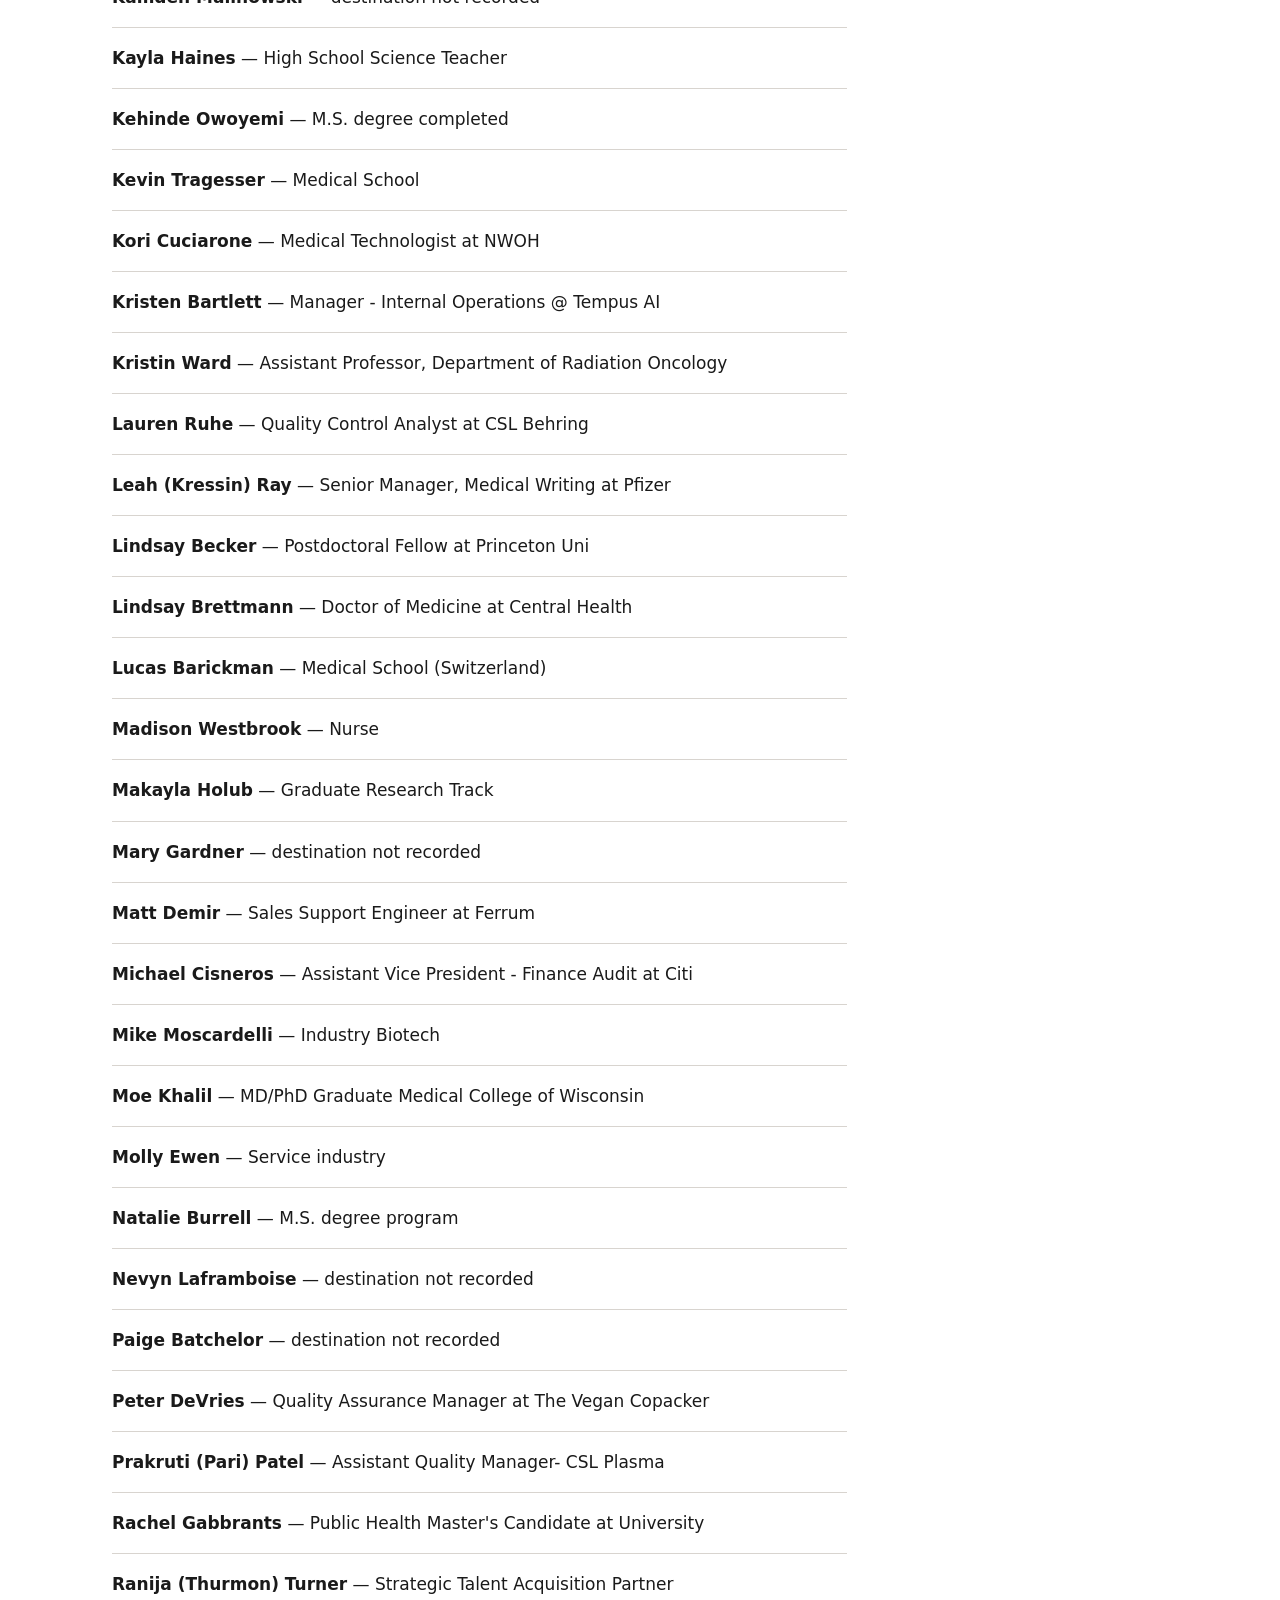
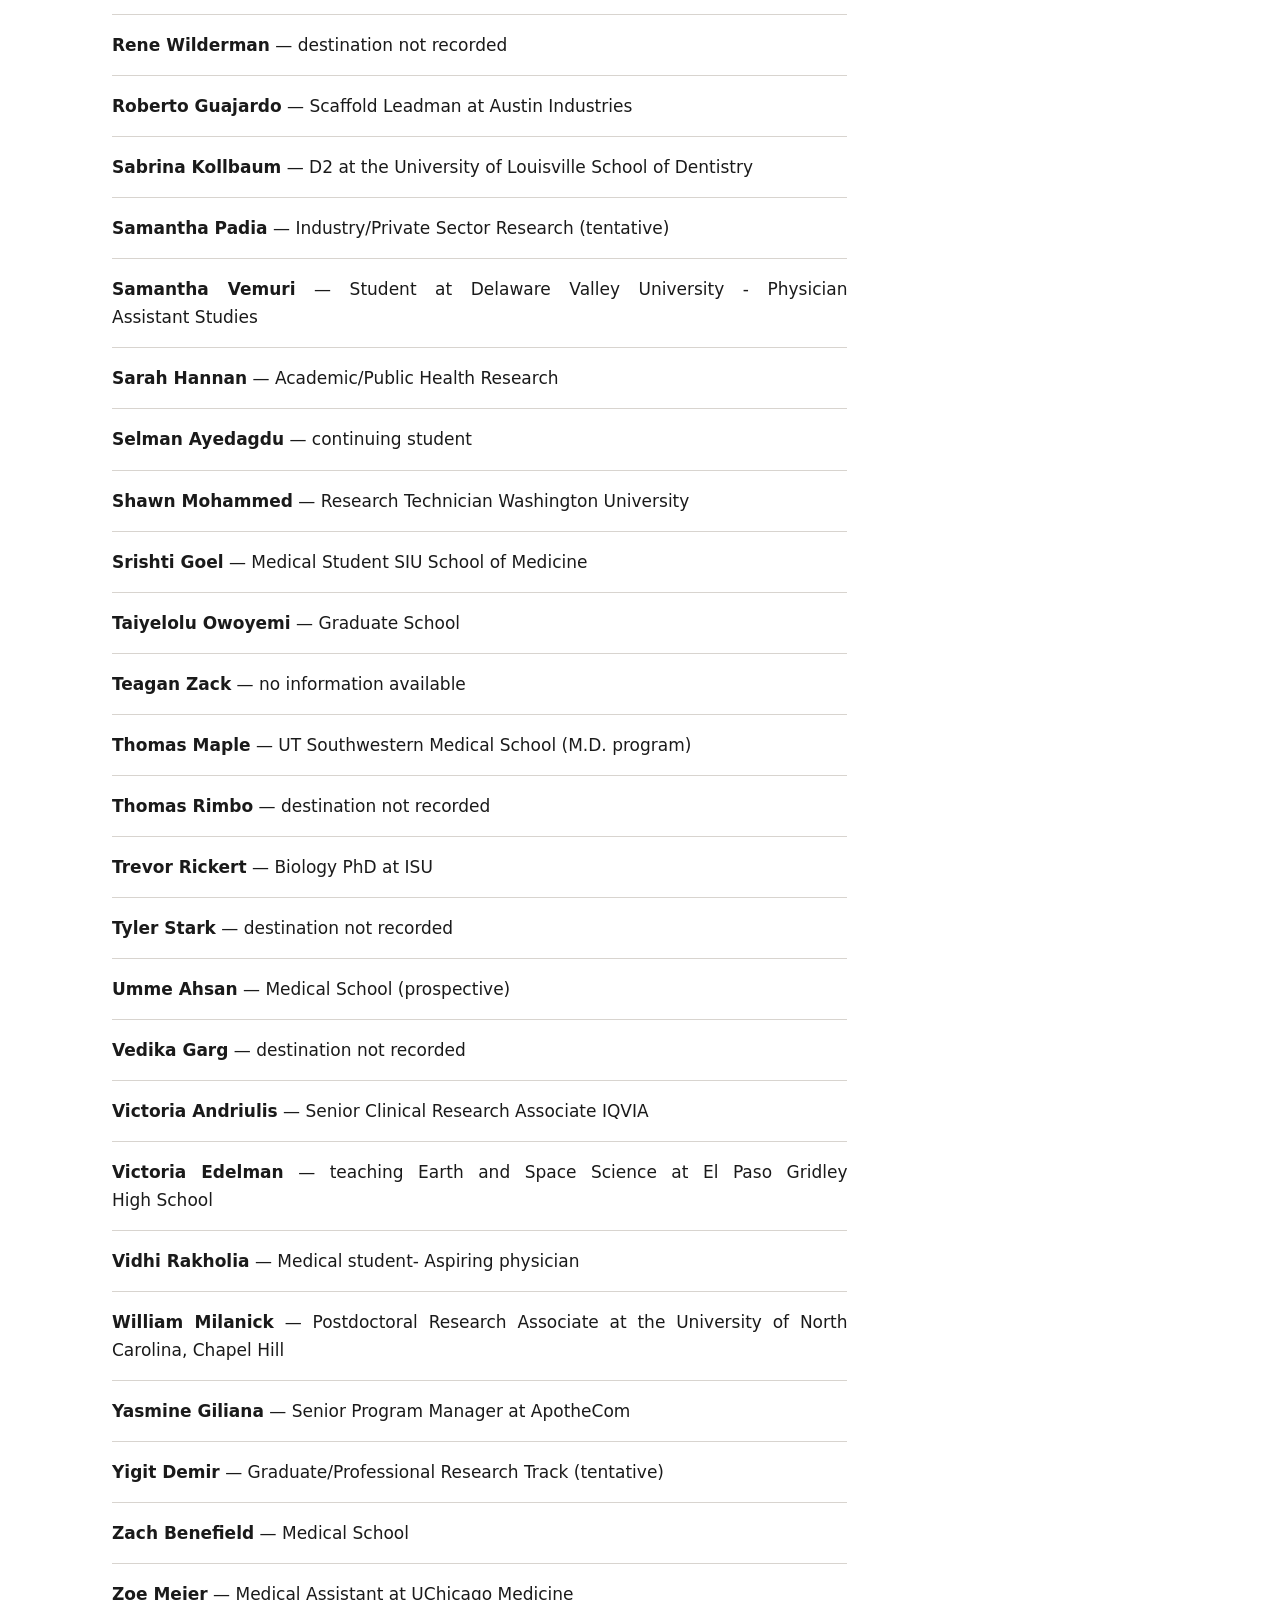
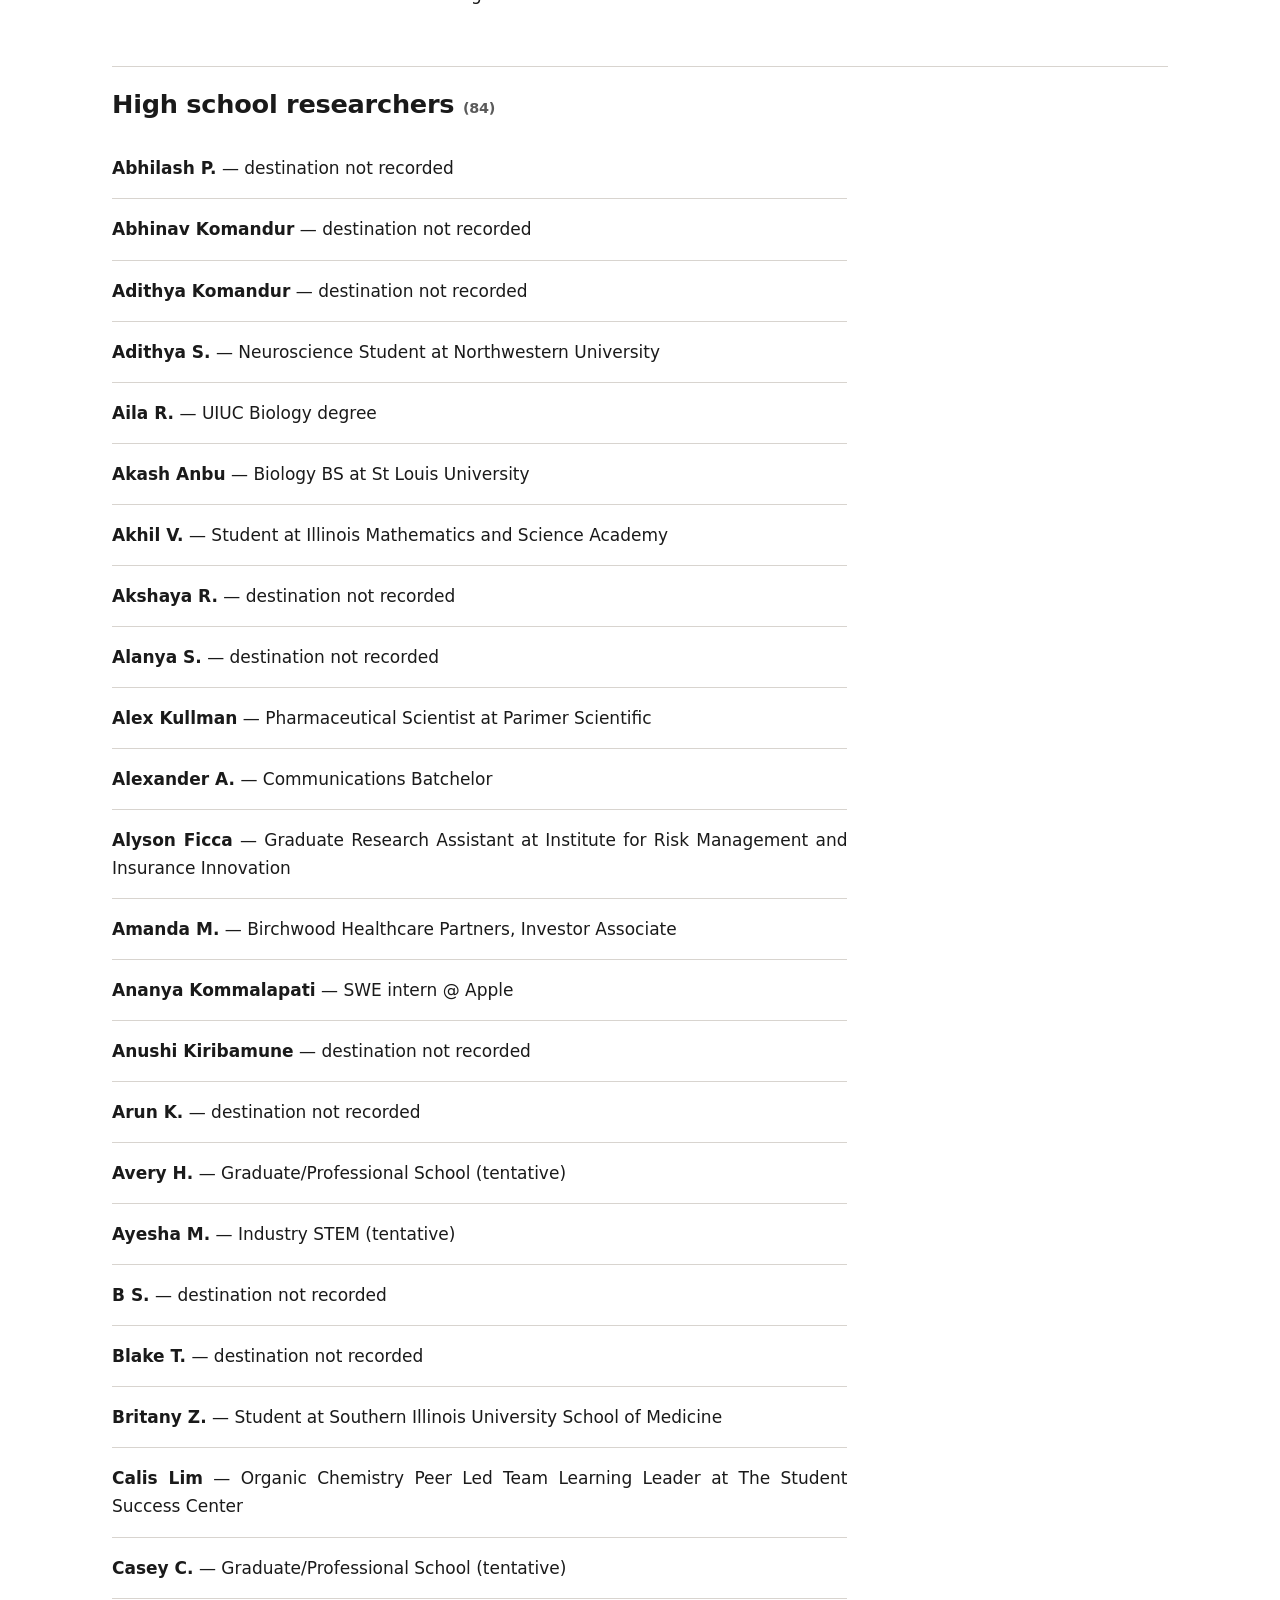
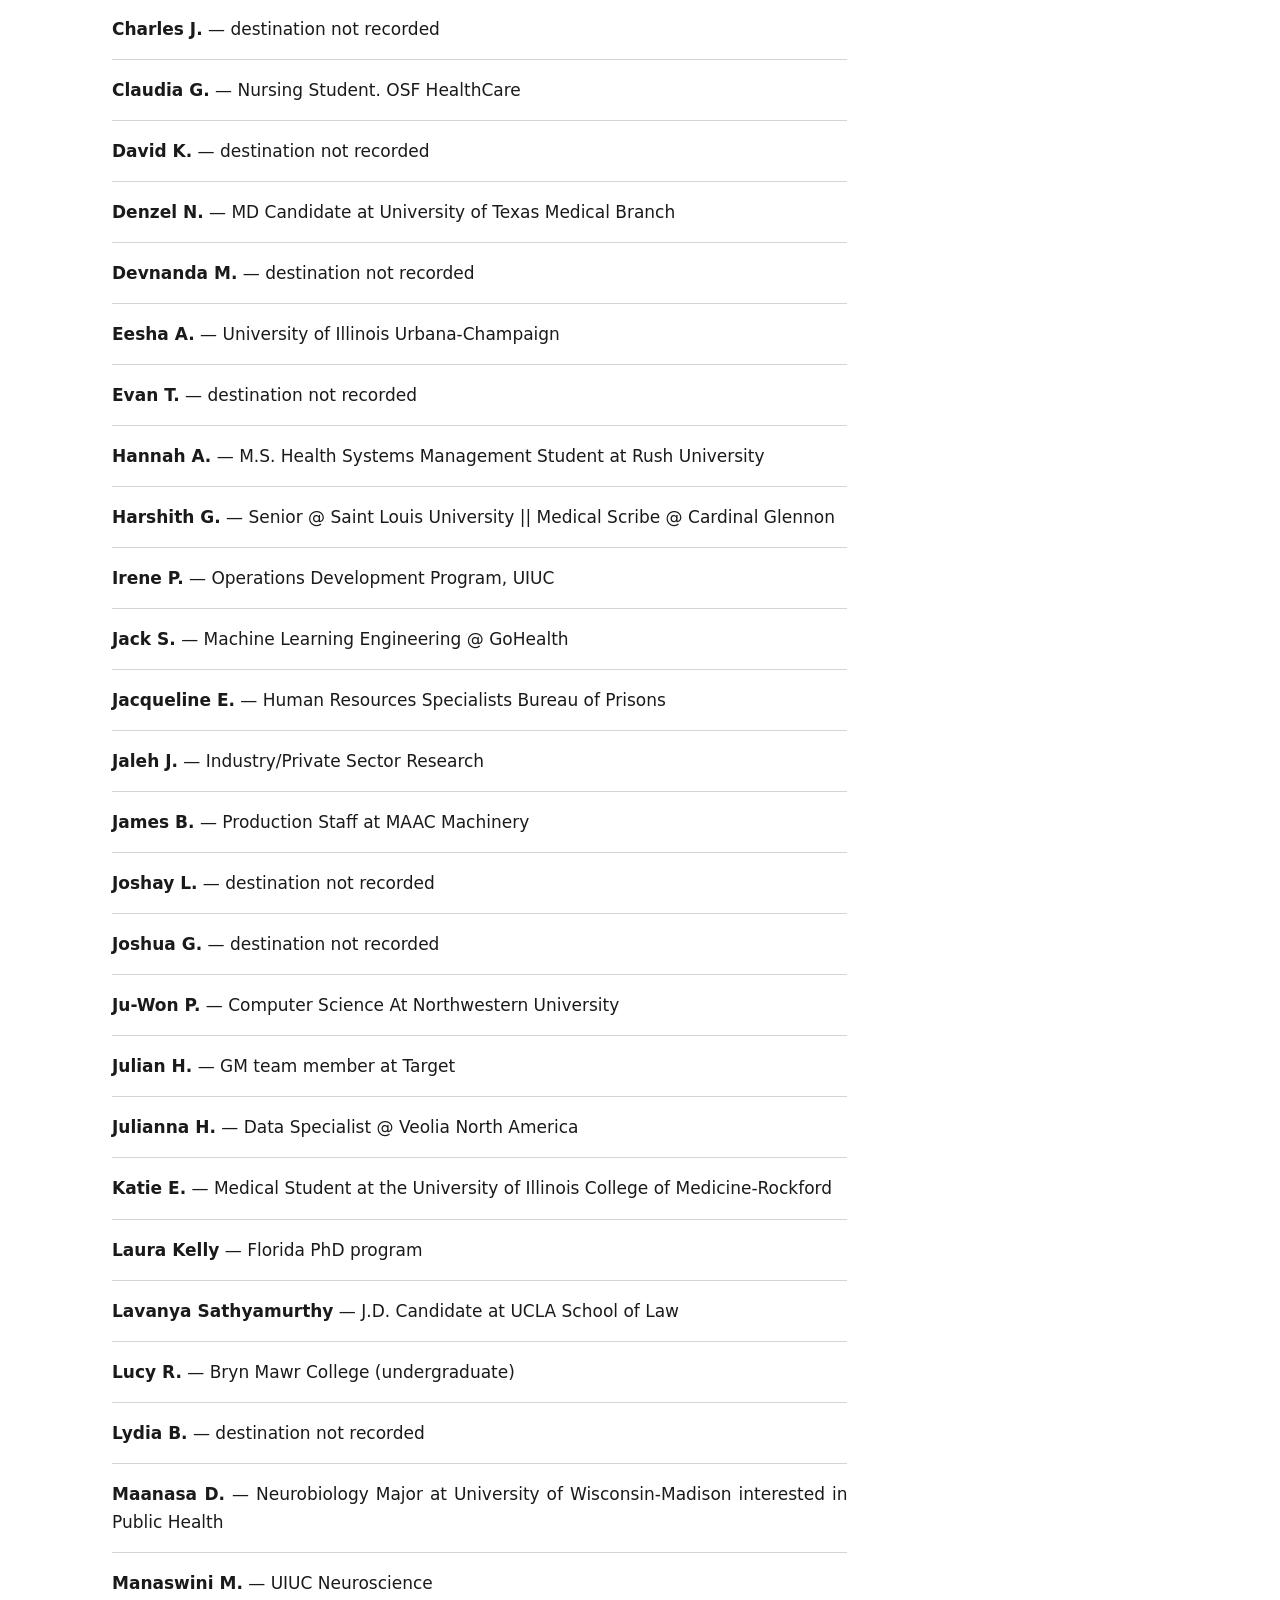
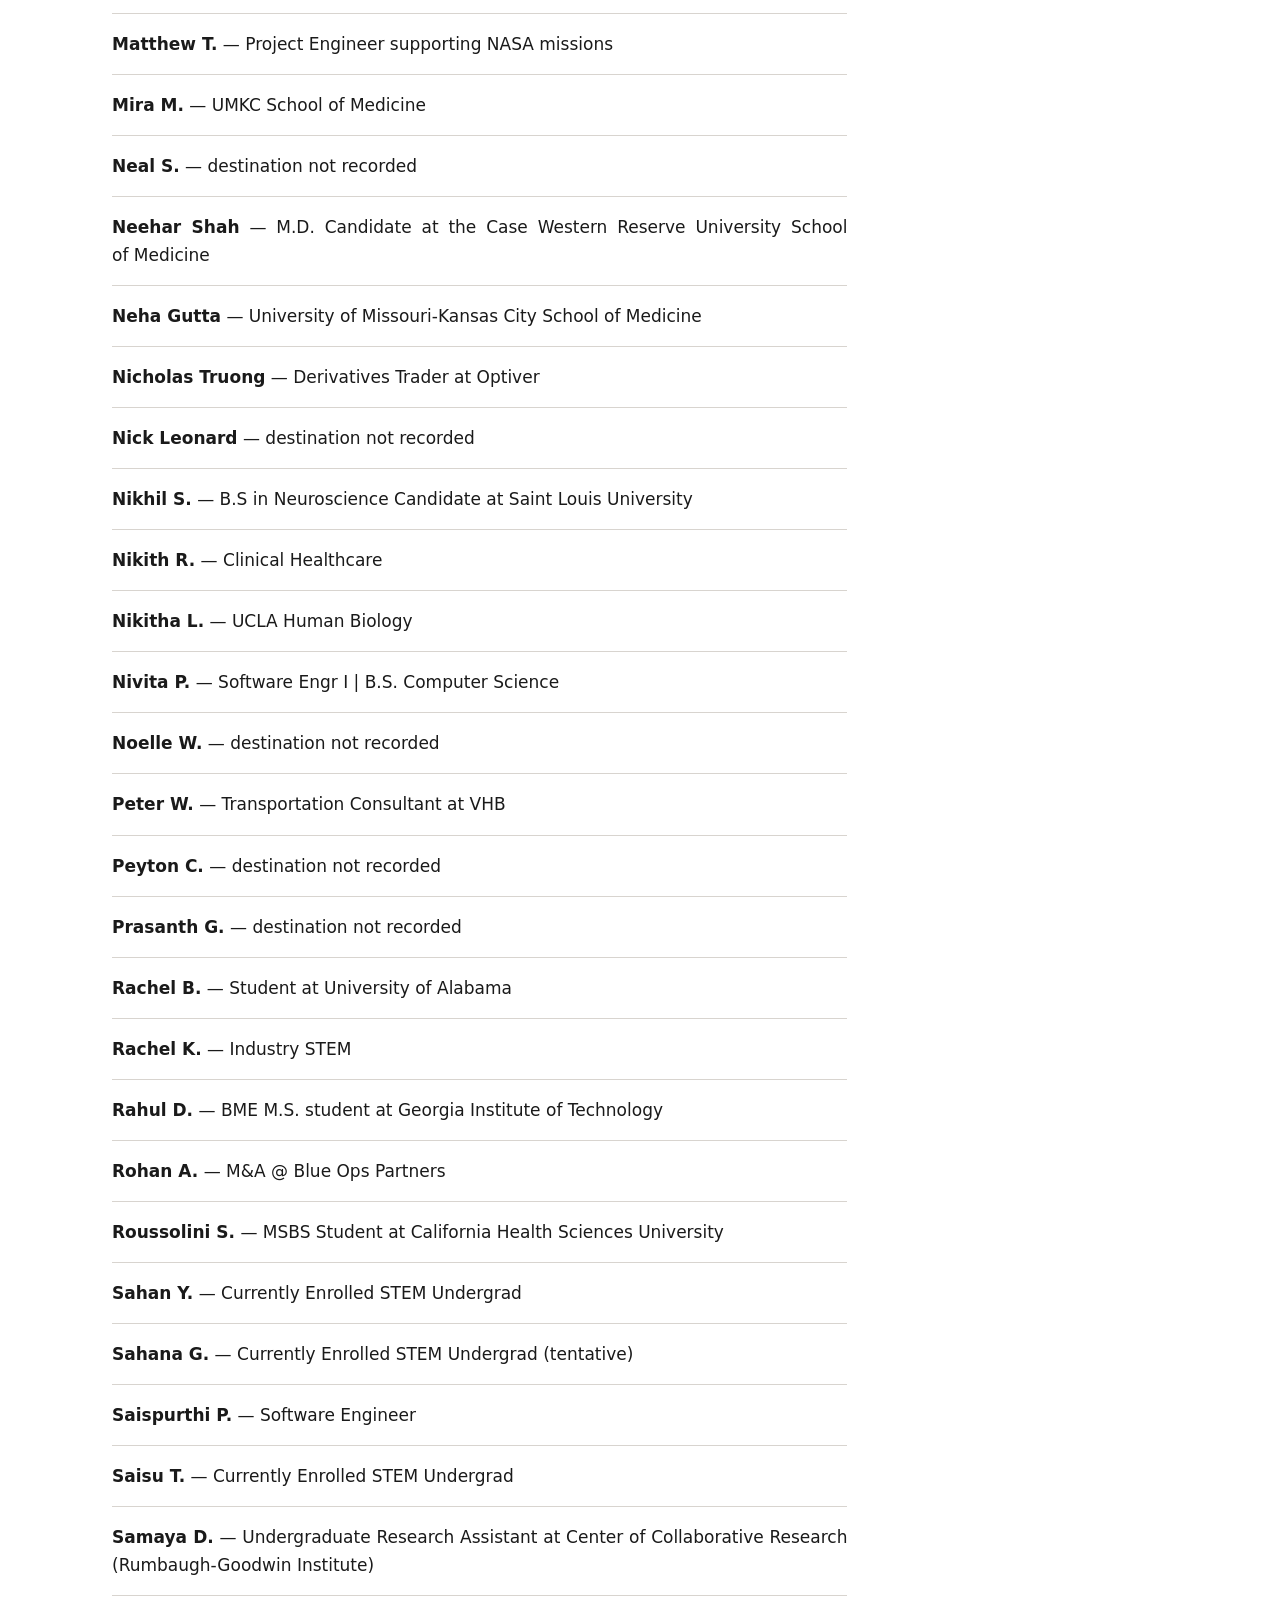
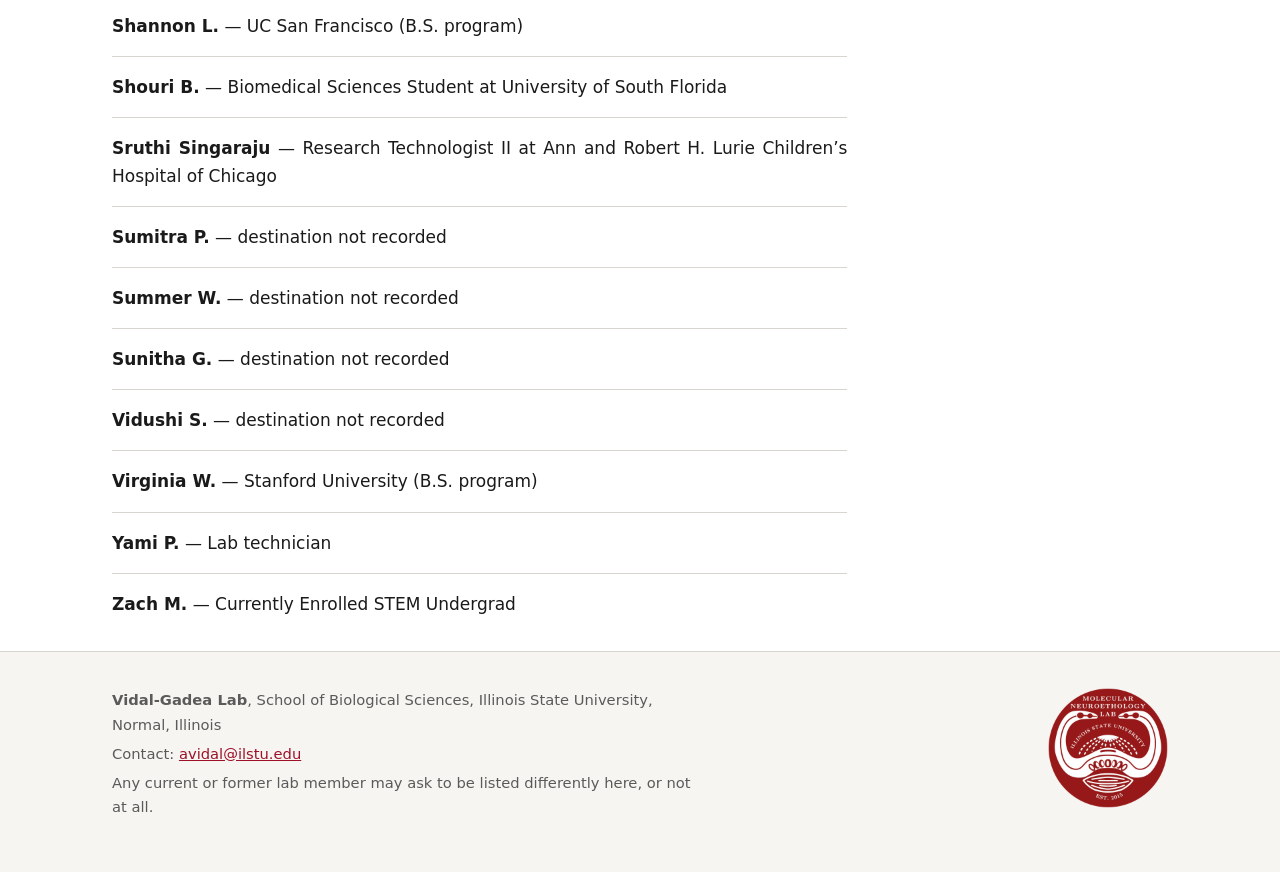
==== commit 122beffb: "Roster: 233 people, consistent with ReagentHub; headline counts published as floors AVG 2026-11-07: " ====
--- a/alumni.html
+++ b/alumni.html
@@ -53,13 +53,13 @@
   leave it. This is our answer, with the gaps shown rather than hidden.</p>
 
   <ul class="stats">
-    <li><span class="n">218</span><span class="k">alumni since 2015</span></li>
-    <li><span class="n">175</span><span class="k">whose destination we can still account for</span></li>
-    <li><span class="n">89.1%</span><span class="k">of those with a known outcome continued in STEM</span></li>
-  </ul>
-  <p class="meta">Placement is 163 against 20. People still studying, and people
+    <li><span class="n">223</span><span class="k">alumni since 2015</span></li>
+    <li><span class="n">173</span><span class="k">whose destination we can still account for</span></li>
+    <li><span class="n">89.0%</span><span class="k">of those with a known outcome continued in STEM</span></li>
+  </ul>
+  <p class="meta">Placement is 161 against 20. People still studying, and people
   we have lost touch with, are excluded from that figure rather than counted as successes.
-  Current as of 26 October 2026.</p>
+  Current as of 7 November 2026.</p>
 
   <p>High school researchers appear by first name and last initial unless they are co-authors
   on a publication, in which case their full name already appears in the literature. Anyone
@@ -93,7 +93,7 @@
     <li><strong>Shifat Niha</strong> — Lab Instructor Alabama State University</li>
     <li><strong>Tope Awe</strong> — Online MBA student</li>
   </ul>
-  <h2 id="undergraduate">Undergraduate researchers <span class="meta">(115)</span></h2>
+  <h2 id="undergraduate">Undergraduate researchers <span class="meta">(117)</span></h2>
   <ul class="pubs">
     <li><strong>Adam Conley</strong> — Nurse</li>
     <li><strong>Adhishri Parikh</strong> — Senior Policy Lead, Acumen, LLC</li>
@@ -107,11 +107,11 @@
     <li><strong>Anabelle Dunaway</strong> — destination not recorded</li>
     <li><strong>Andrew Rodriguez</strong> — Microbiology Laboratory Technician</li>
     <li><strong>Andrew Schuler</strong> — Medical School (UIC–Peoria)</li>
+    <li><strong>Angelina Vera</strong> — destination not recorded</li>
     <li><strong>Annemarie Hyer</strong> — Matsers Genetic Counselling Indiana University</li>
     <li><strong>Ashka Shah</strong> — PhD candidate at University of Chicago</li>
     <li><strong>Austeja Wingate</strong> — destination not recorded</li>
     <li><strong>Austin Alhlert</strong> — Zookeeper Bloomington Zoo</li>
-    <li><strong>Avinaash Muthukuman</strong> — destination not recorded</li>
     <li><strong>Avinaash Muthukumar</strong> — destination not recorded</li>
     <li><strong>Baylee Paluzzi</strong> — Academic Research/Early Career</li>
     <li><strong>Blake Bracht</strong> — Pilot Plant Engineer Clever Carnivore</li>
@@ -127,6 +127,7 @@
     <li><strong>Dayton Oblinger</strong> — Master&#x27;s in Medical Science at Saint Louis University&#x27;s</li>
     <li><strong>Ella Larsen</strong> — destination not recorded</li>
     <li><strong>Elvira Marquez</strong> — High School Chemistry Teacher</li>
+    <li><strong>Elyssa Guleng</strong> — destination not recorded</li>
     <li><strong>Emily Asmus</strong> — Clinical Healthcare</li>
     <li><strong>Emily Berry</strong> — High School Science Teacher</li>
     <li><strong>Emily Harris</strong> — Career in Chemistry</li>
@@ -202,6 +203,7 @@
     <li><strong>Trevor Rickert</strong> — Biology PhD at ISU</li>
     <li><strong>Tyler Stark</strong> — destination not recorded</li>
     <li><strong>Umme Ahsan</strong> — Medical School (prospective)</li>
+    <li><strong>Vedika Garg</strong> — destination not recorded</li>
     <li><strong>Victoria Andriulis</strong> — Senior Clinical Research Associate IQVIA</li>
     <li><strong>Victoria Edelman</strong> — teaching Earth and Space Science at El Paso Gridley High School</li>
     <li><strong>Vidhi Rakholia</strong> — Medical student- Aspiring physician</li>
@@ -211,8 +213,9 @@
     <li><strong>Zach Benefield</strong> — Medical School</li>
     <li><strong>Zoe Meier</strong> — Medical Assistant at UChicago Medicine</li>
   </ul>
-  <h2 id="high-school">High school researchers <span class="meta">(81)</span></h2>
+  <h2 id="high-school">High school researchers <span class="meta">(84)</span></h2>
   <ul class="pubs">
+    <li><strong>Abhilash P.</strong> — destination not recorded</li>
     <li><strong>Abhinav Komandur</strong> — destination not recorded</li>
     <li><strong>Adithya Komandur</strong> — destination not recorded</li>
     <li><strong>Adithya S.</strong> — Neuroscience Student at Northwestern University</li>
@@ -260,19 +263,19 @@
     <li><strong>Lucy R.</strong> — Bryn Mawr College (undergraduate)</li>
     <li><strong>Lydia B.</strong> — destination not recorded</li>
     <li><strong>Maanasa D.</strong> — Neurobiology Major at University of Wisconsin-Madison interested in Public Health</li>
-    <li><strong>Maanasa D.</strong> — Neurobiology Major at University of Wisconsin-Madison</li>
     <li><strong>Manaswini M.</strong> — UIUC Neuroscience</li>
     <li><strong>Matthew T.</strong> — Project Engineer supporting NASA missions</li>
     <li><strong>Mira M.</strong> — UMKC School of Medicine</li>
+    <li><strong>Neal S.</strong> — destination not recorded</li>
     <li><strong>Neehar Shah</strong> — M.D. Candidate at the Case Western Reserve University School of Medicine</li>
     <li><strong>Neha Gutta</strong> — University of Missouri-Kansas City School of Medicine</li>
     <li><strong>Nicholas Truong</strong> — Derivatives Trader at Optiver</li>
     <li><strong>Nick Leonard</strong> — destination not recorded</li>
     <li><strong>Nikhil S.</strong> — B.S in Neuroscience Candidate at Saint Louis University</li>
-    <li><strong>Nikhil S.</strong> — BS Neuroscience, St Louis University</li>
     <li><strong>Nikith R.</strong> — Clinical Healthcare</li>
     <li><strong>Nikitha L.</strong> — UCLA Human Biology</li>
     <li><strong>Nivita P.</strong> — Software Engr I | B.S. Computer Science</li>
+    <li><strong>Noelle W.</strong> — destination not recorded</li>
     <li><strong>Peter W.</strong> — Transportation Consultant at VHB</li>
     <li><strong>Peyton C.</strong> — destination not recorded</li>
     <li><strong>Prasanth G.</strong> — destination not recorded</li>
@@ -289,8 +292,10 @@
     <li><strong>Shannon L.</strong> — UC San Francisco (B.S. program)</li>
     <li><strong>Shouri B.</strong> — Biomedical Sciences Student at University of South Florida</li>
     <li><strong>Sruthi Singaraju</strong> — Research Technologist II at Ann and Robert H. Lurie Children’s Hospital of Chicago</li>
+    <li><strong>Sumitra P.</strong> — destination not recorded</li>
     <li><strong>Summer W.</strong> — destination not recorded</li>
     <li><strong>Sunitha G.</strong> — destination not recorded</li>
+    <li><strong>Vidushi S.</strong> — destination not recorded</li>
     <li><strong>Virginia W.</strong> — Stanford University (B.S. program)</li>
     <li><strong>Yami P.</strong> — Lab technician</li>
     <li><strong>Zach M.</strong> — Currently Enrolled STEM Undergrad</li>
--- a/style.css
+++ b/style.css
@@ -456,3 +456,12 @@
 .mediarow:not(:has(img)) { grid-template-columns: 1fr; }
 @media (max-width: 40em) { .mediarow { grid-template-columns: 5rem 1fr; } .mediarow img { width: 5rem; height: 5rem; } }
 .mediarow img.tall { height: auto; aspect-ratio: 420 / 593; }
+
+.award { color: var(--red-bright); font-weight: 700; }
+
+.fig.photo video.figvideo { display:block; width:100%; max-width:48rem; height:auto; margin:0 auto; border-radius:6px; background:#000; }
+.vidpair { display:grid; grid-template-columns:1fr 1fr; gap:.6rem; max-width:60rem; margin:0 auto; }
+.vidpair > div { position:relative; }
+.vidpair video.figvideo { max-width:none; }
+.vidlabel { position:absolute; top:.5rem; left:.6rem; background:rgba(0,0,0,.6); color:#fff; font-size:.85rem; padding:.15rem .5rem; border-radius:4px; }
+@media (max-width: 40em) { .vidpair { grid-template-columns:1fr; } }
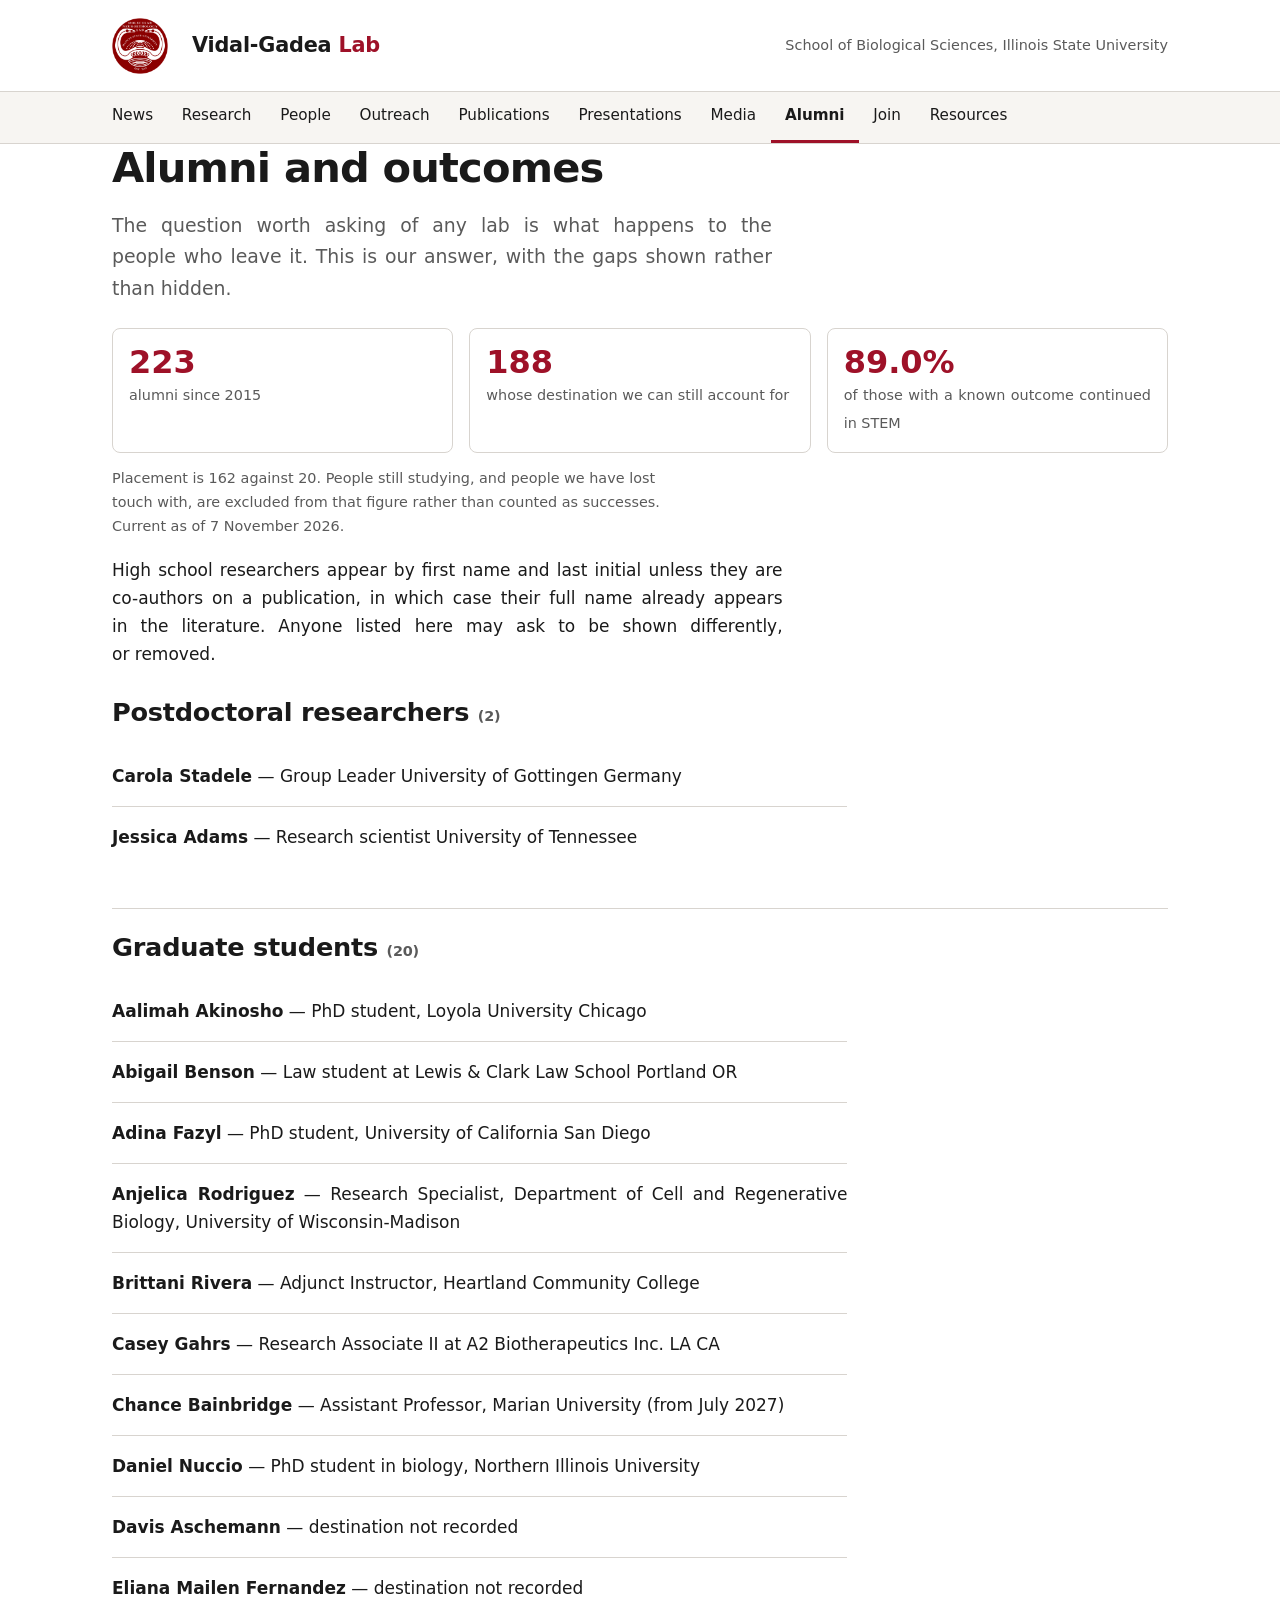
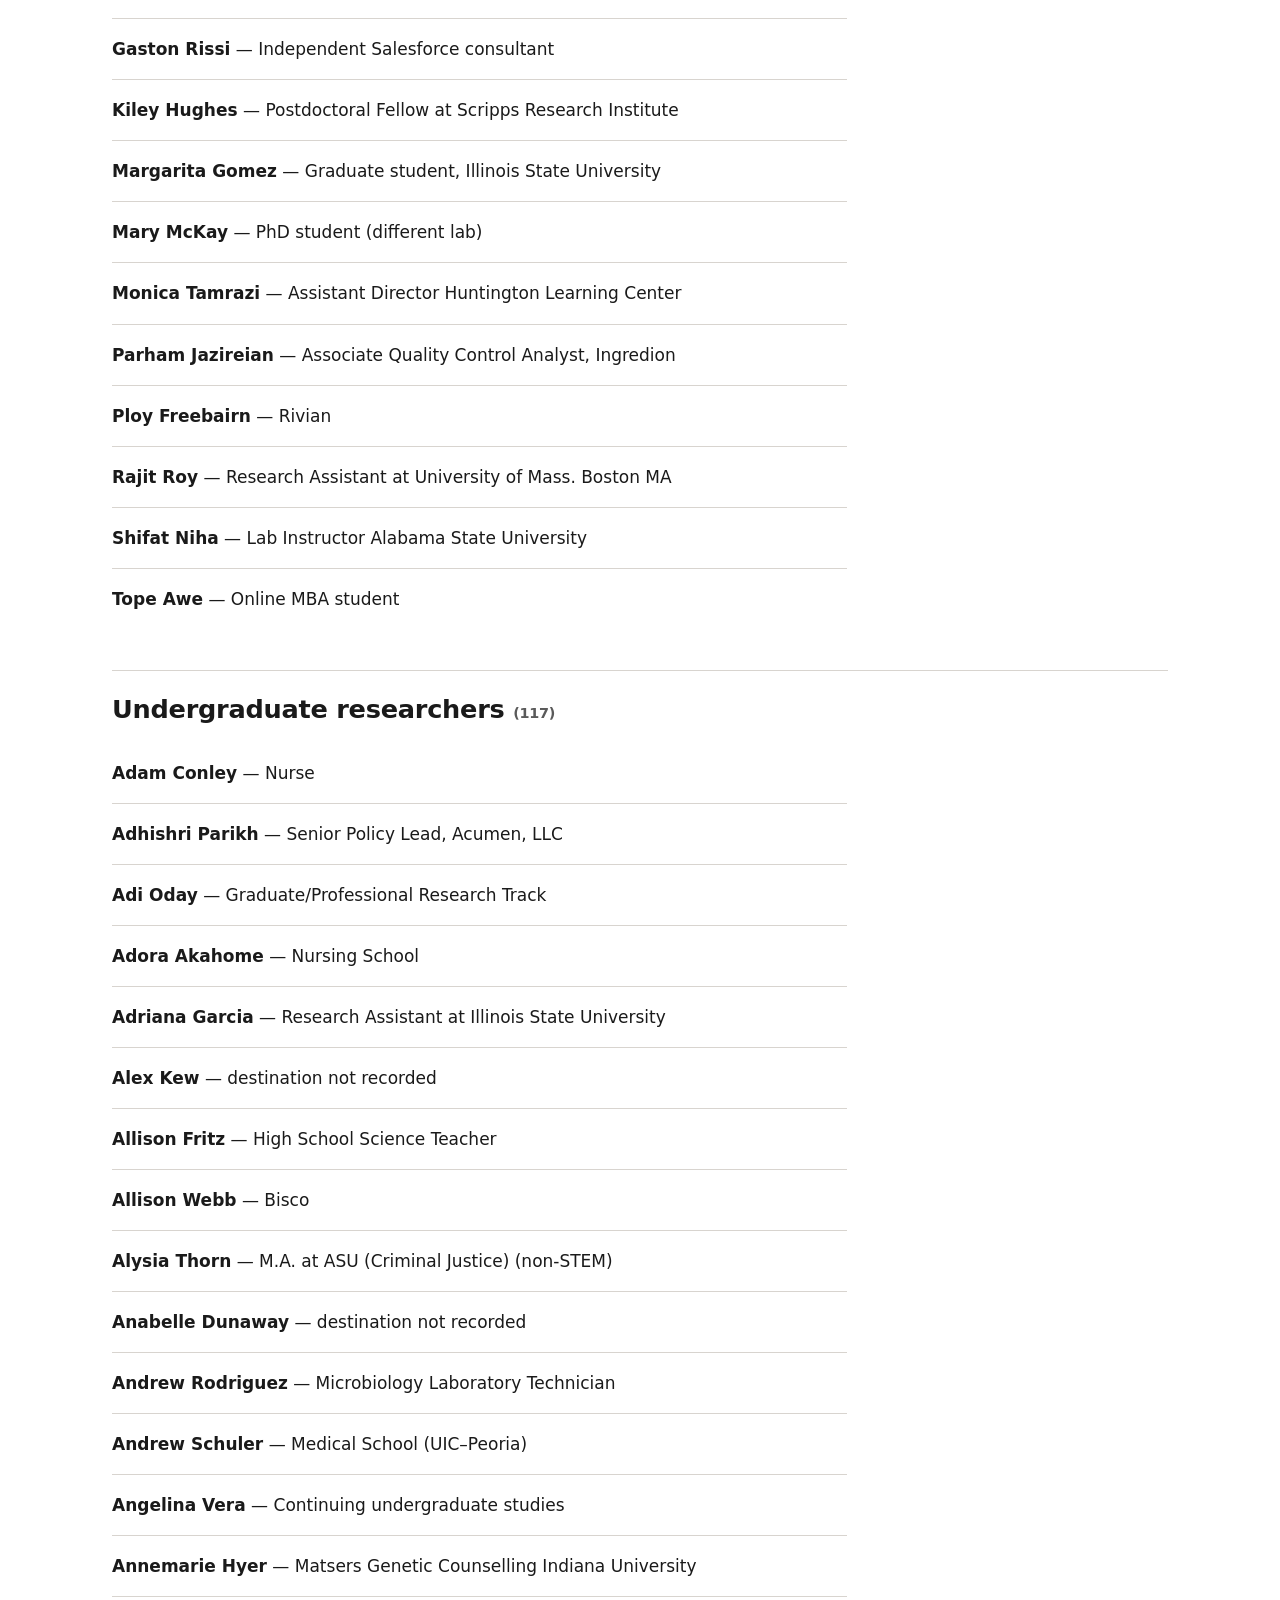
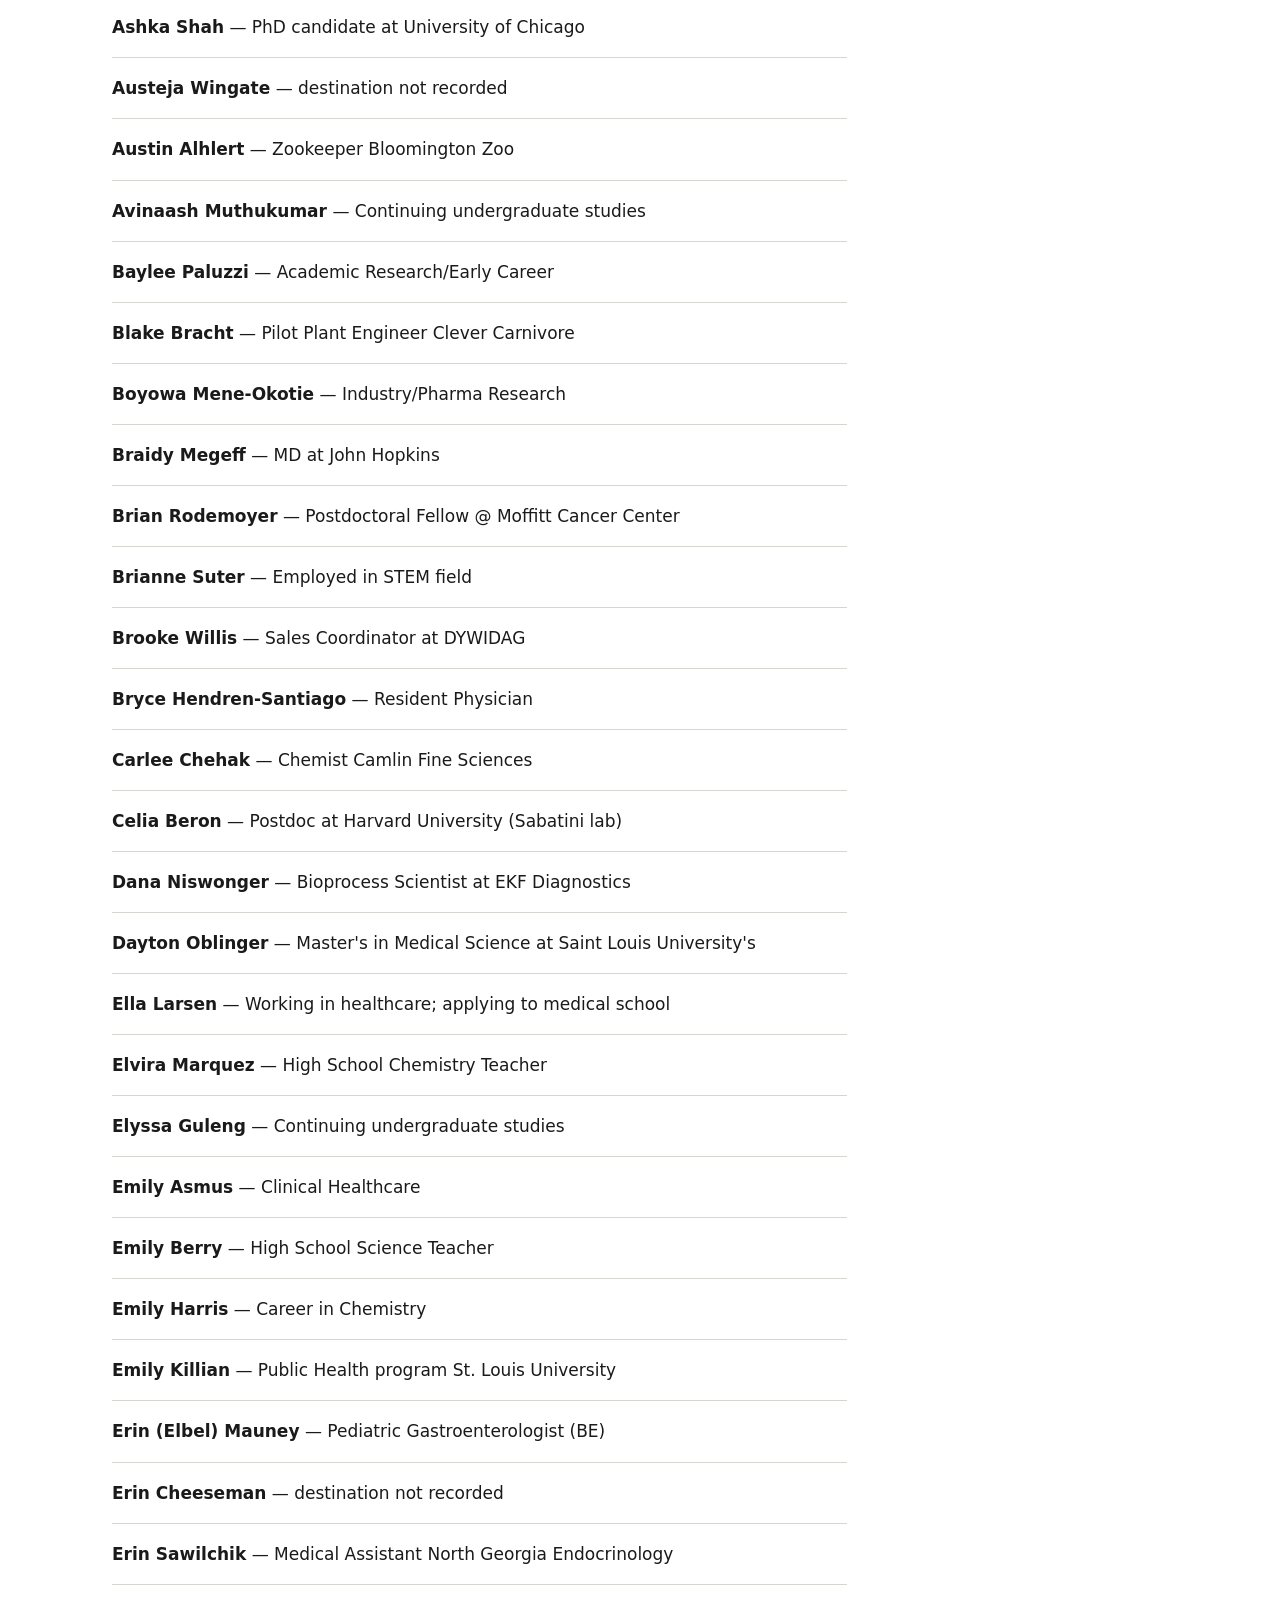
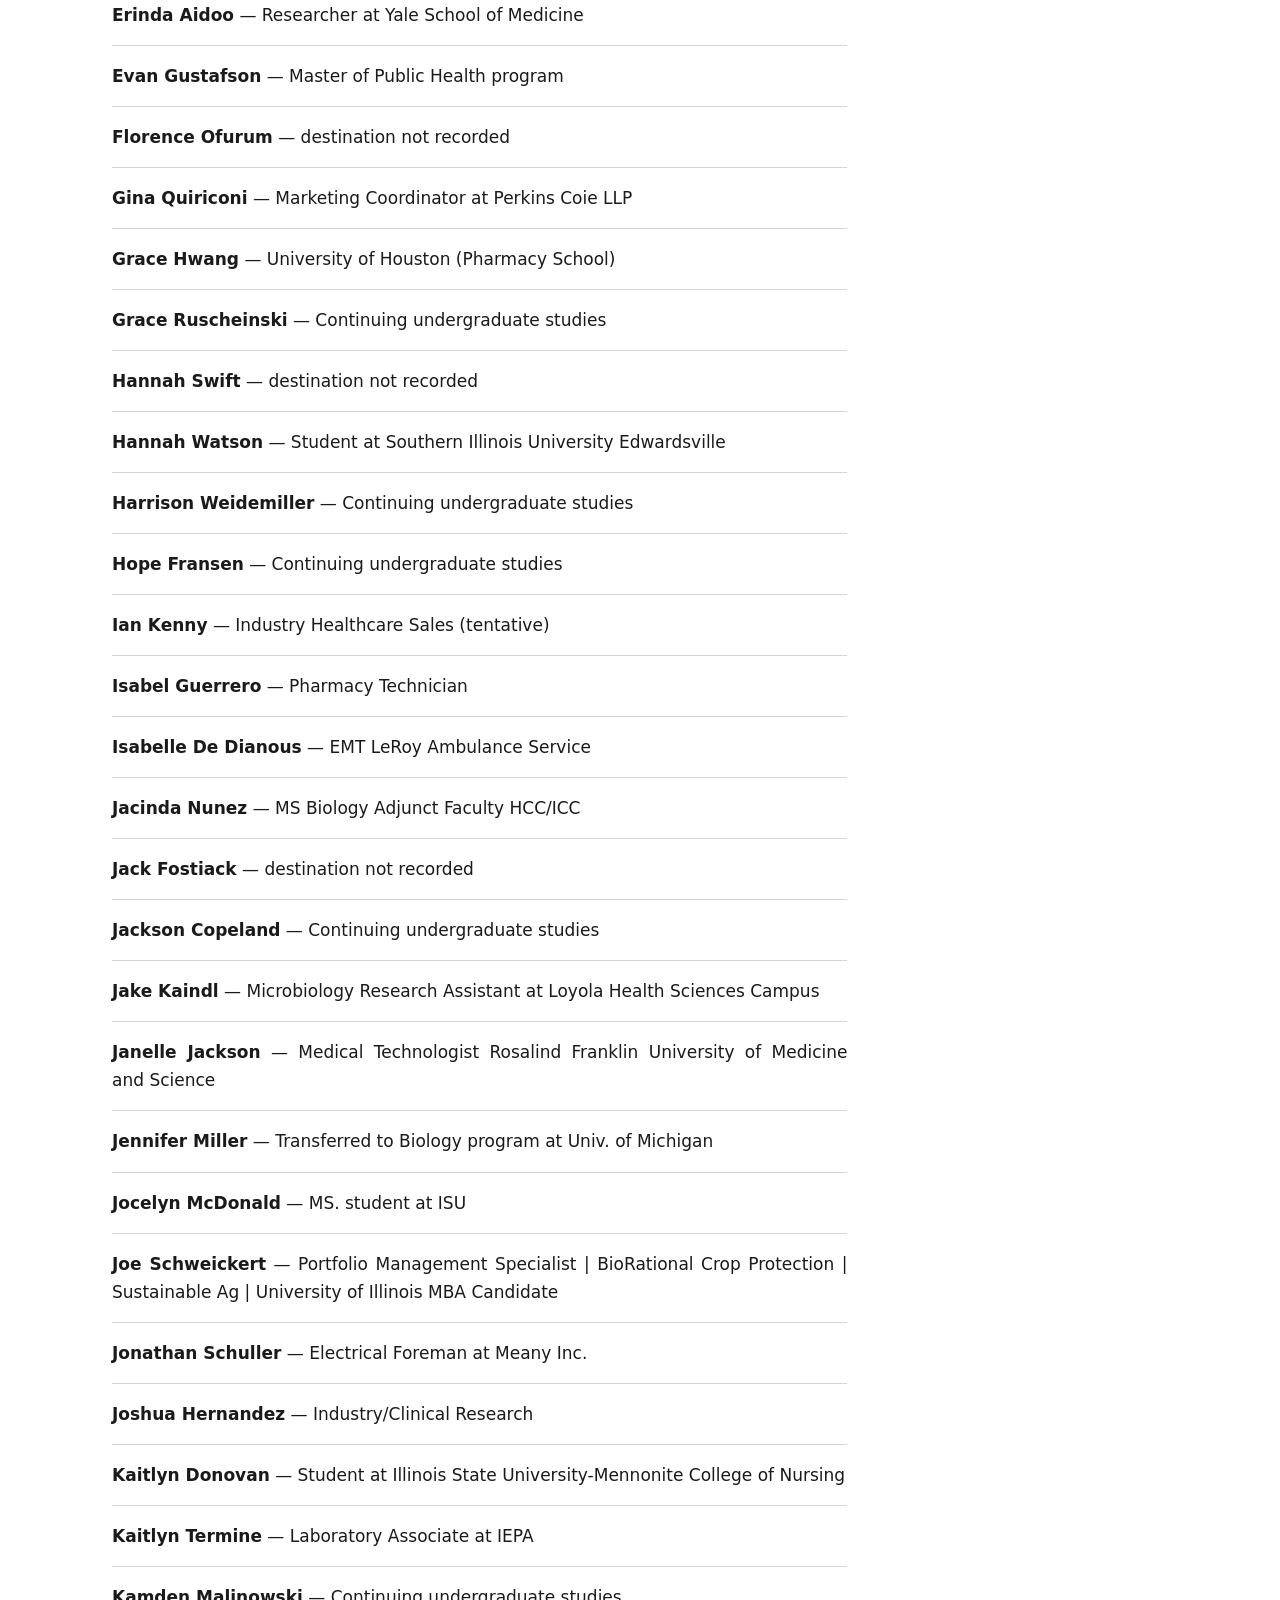
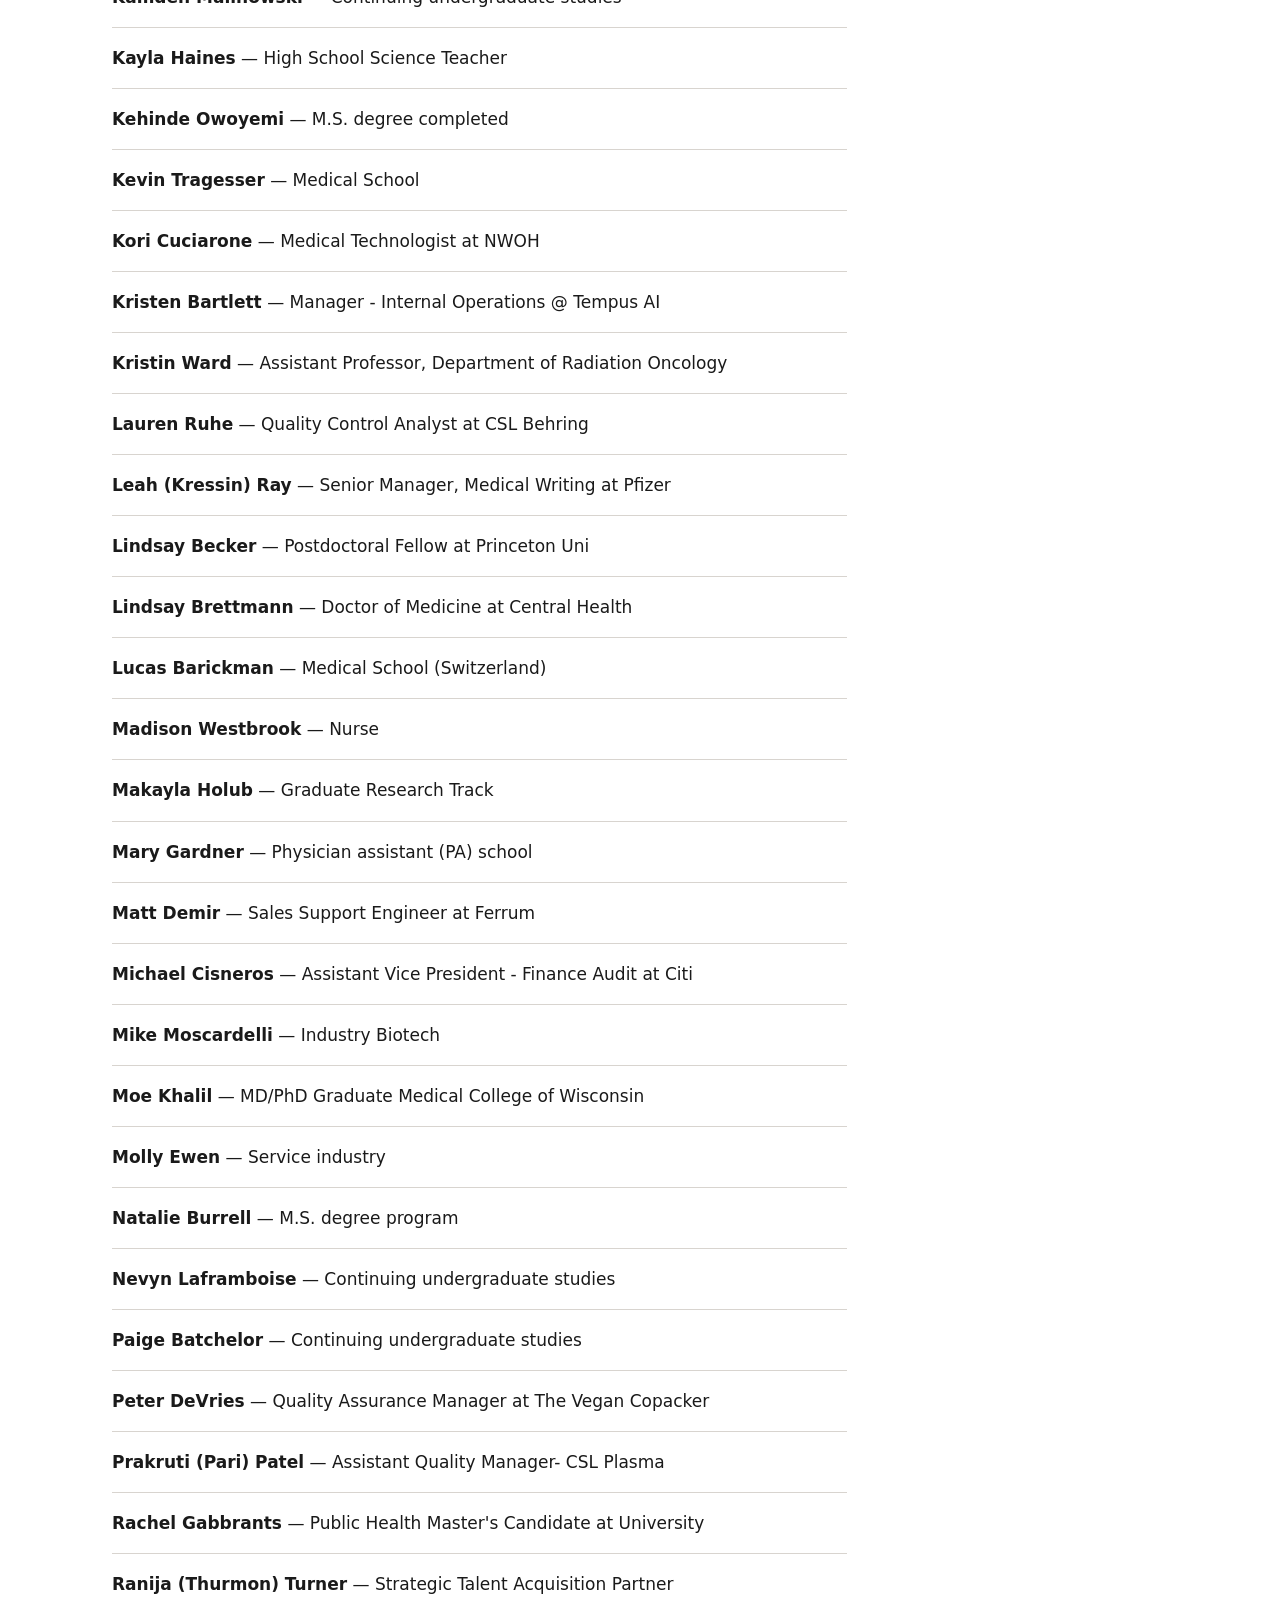
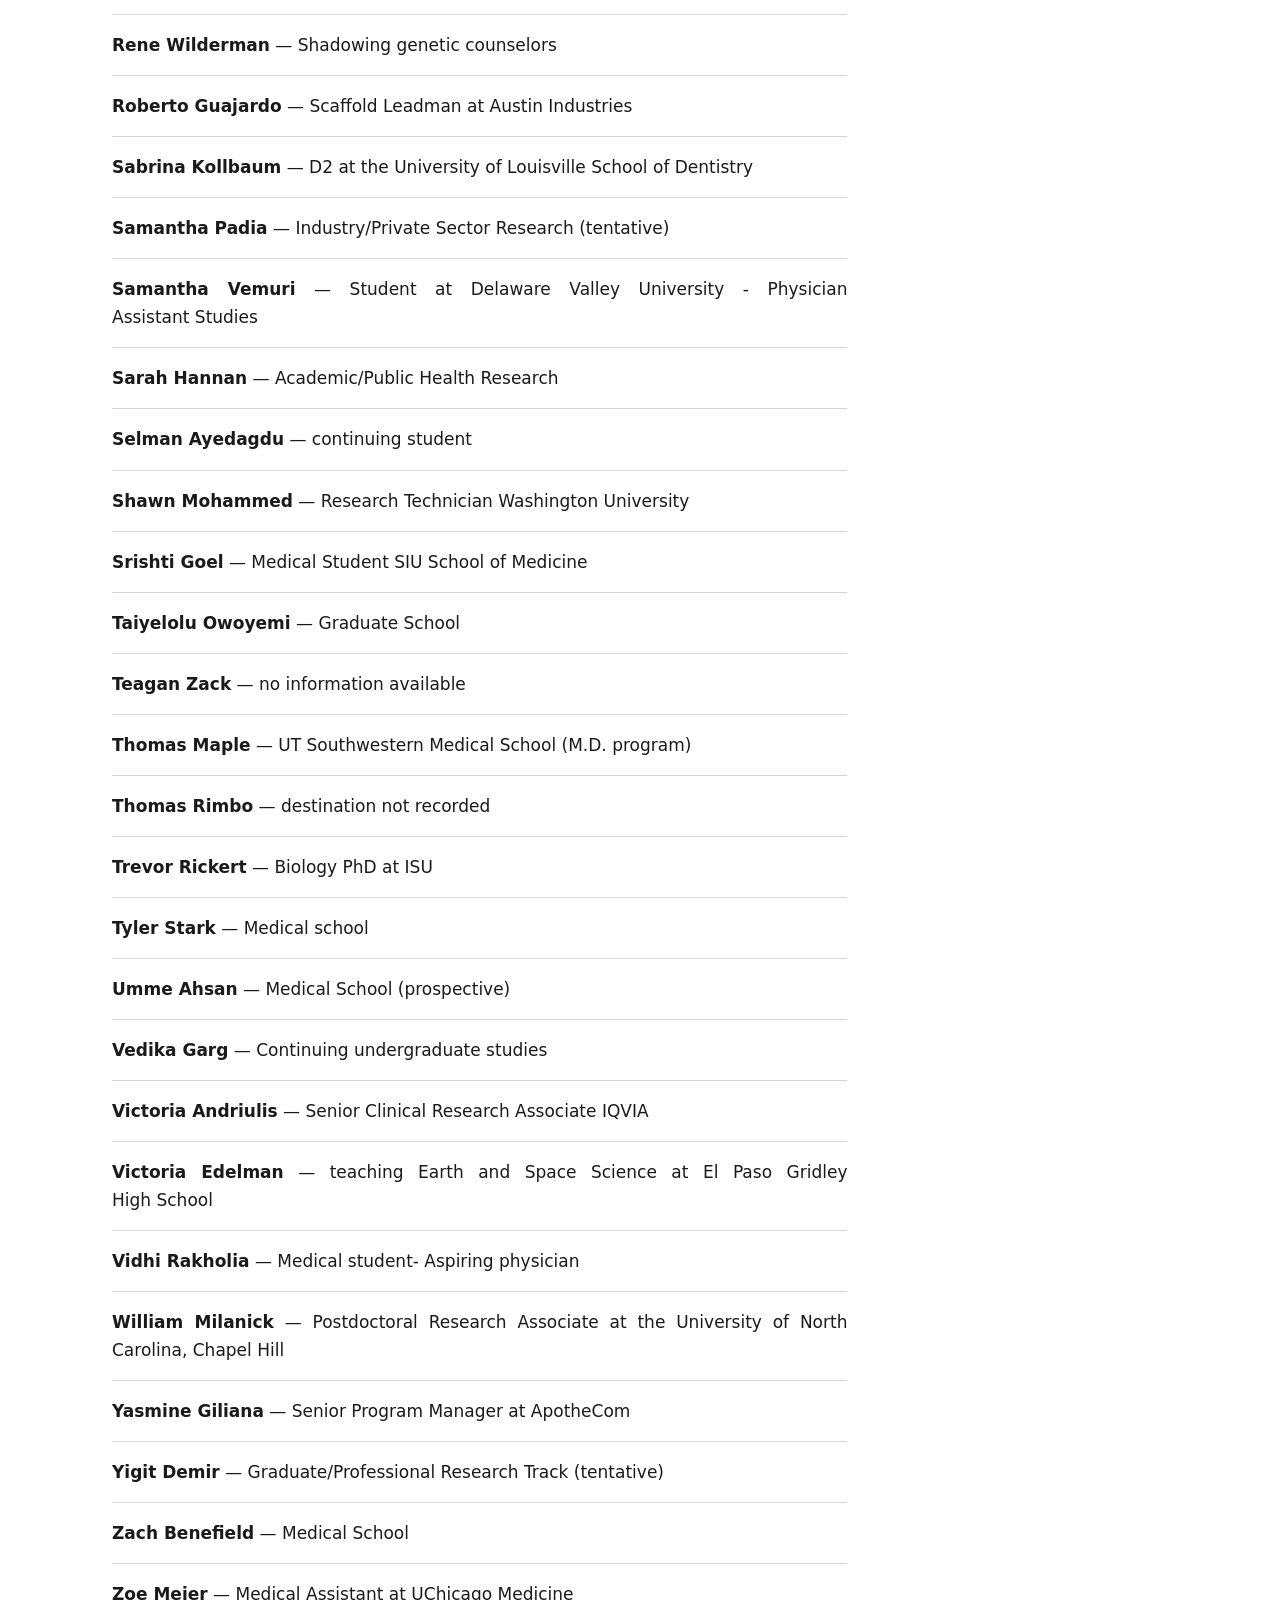
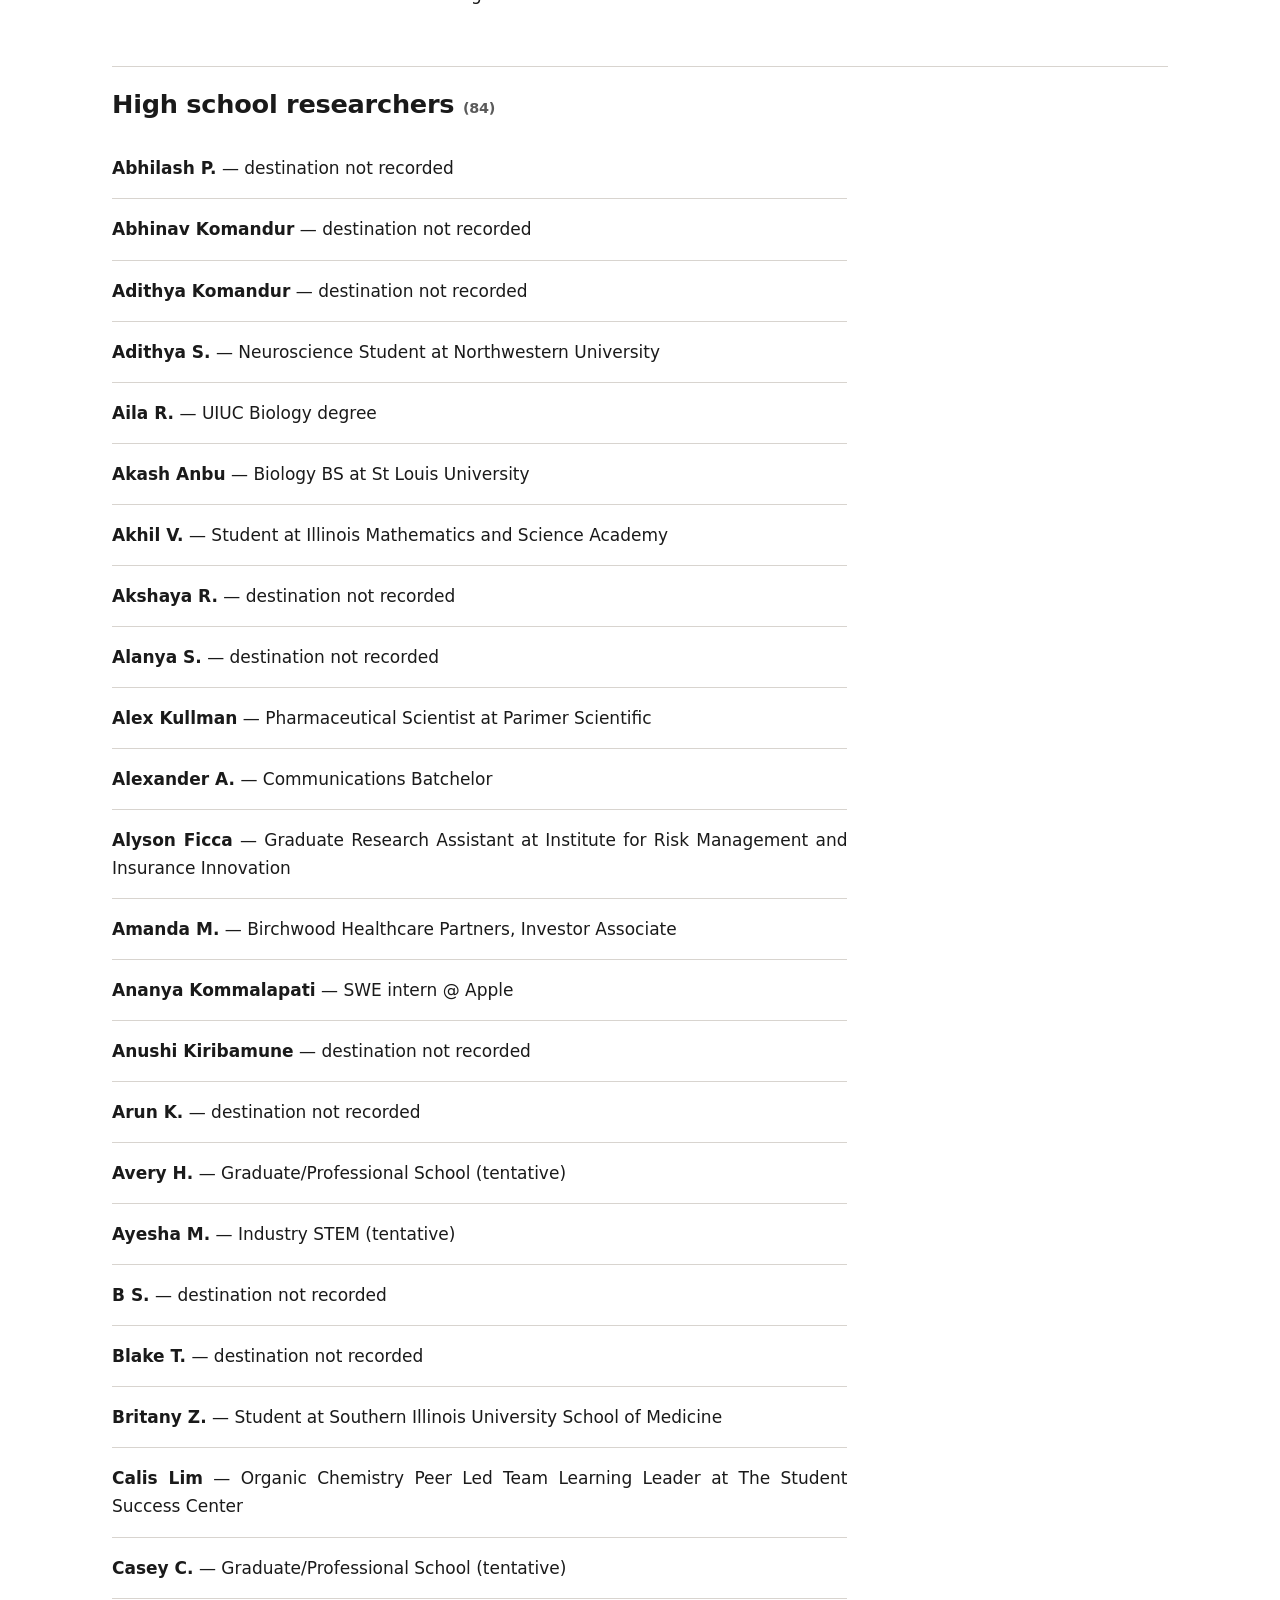
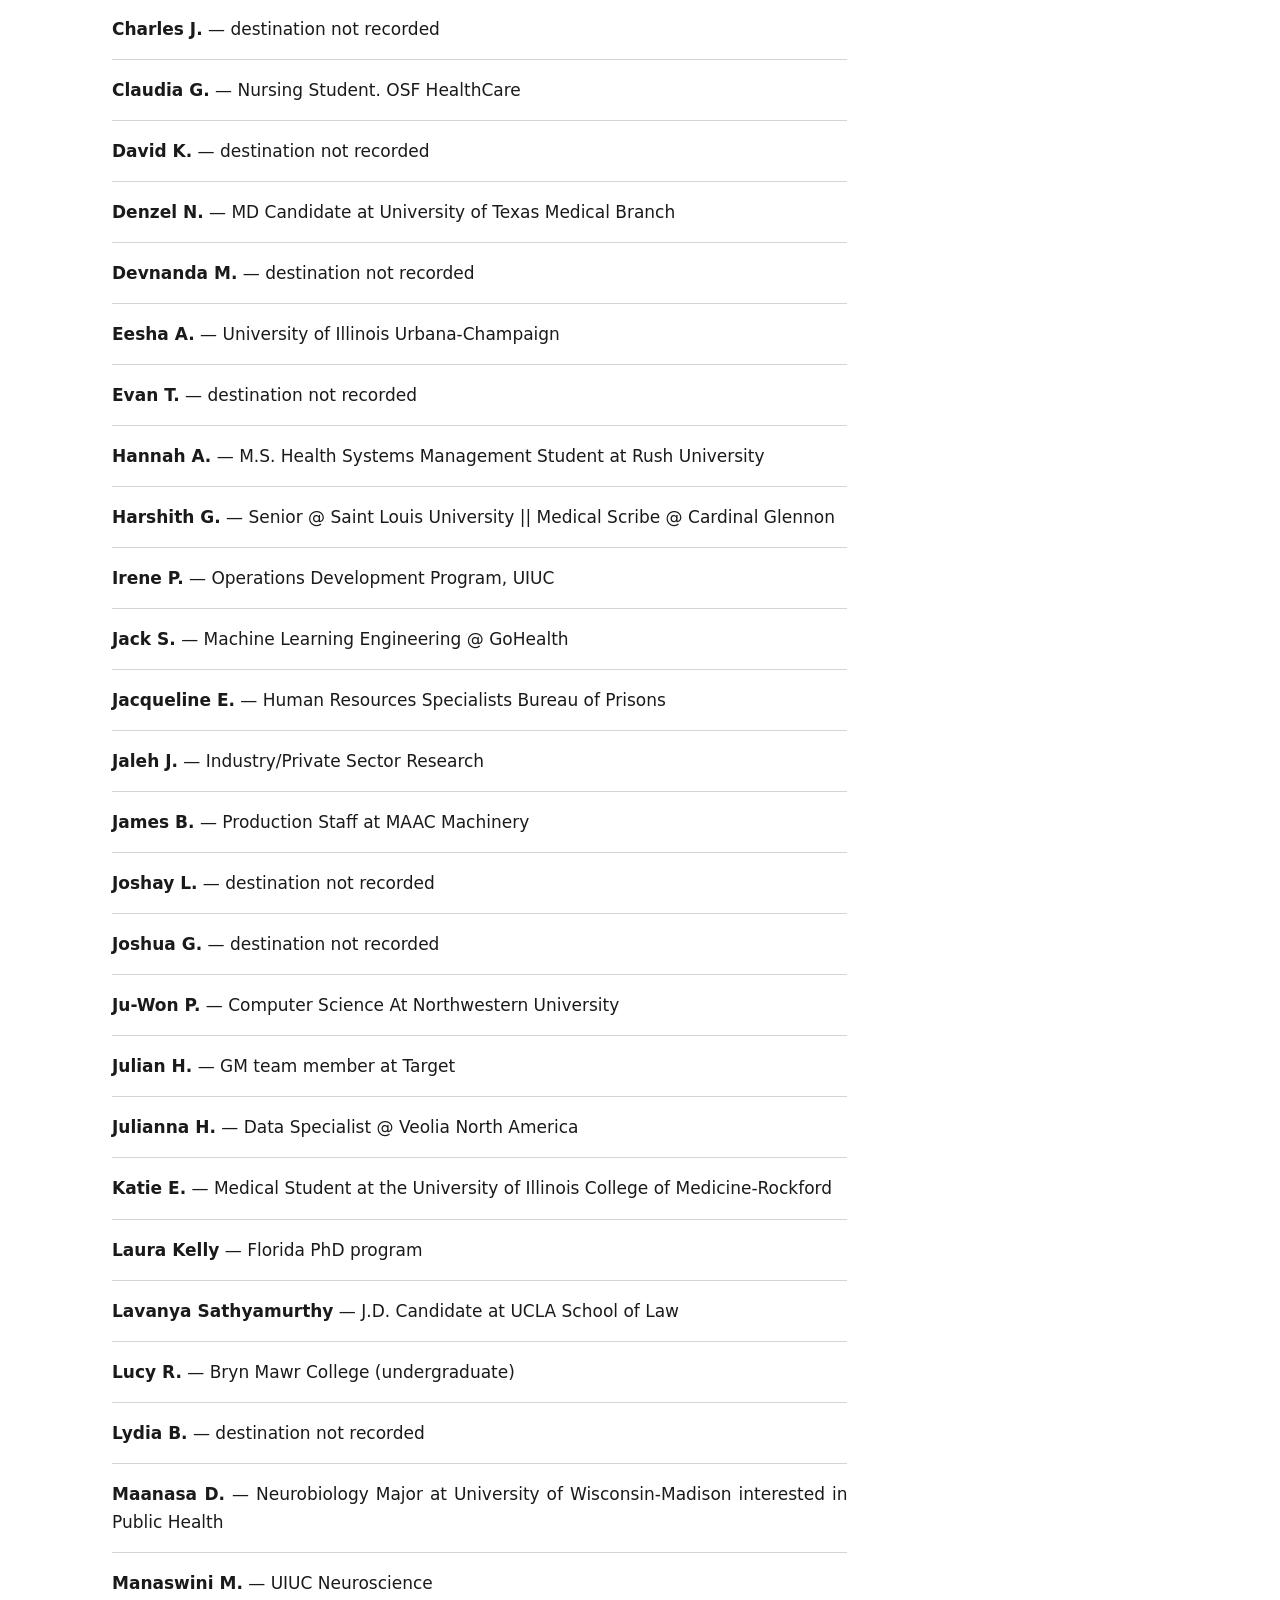
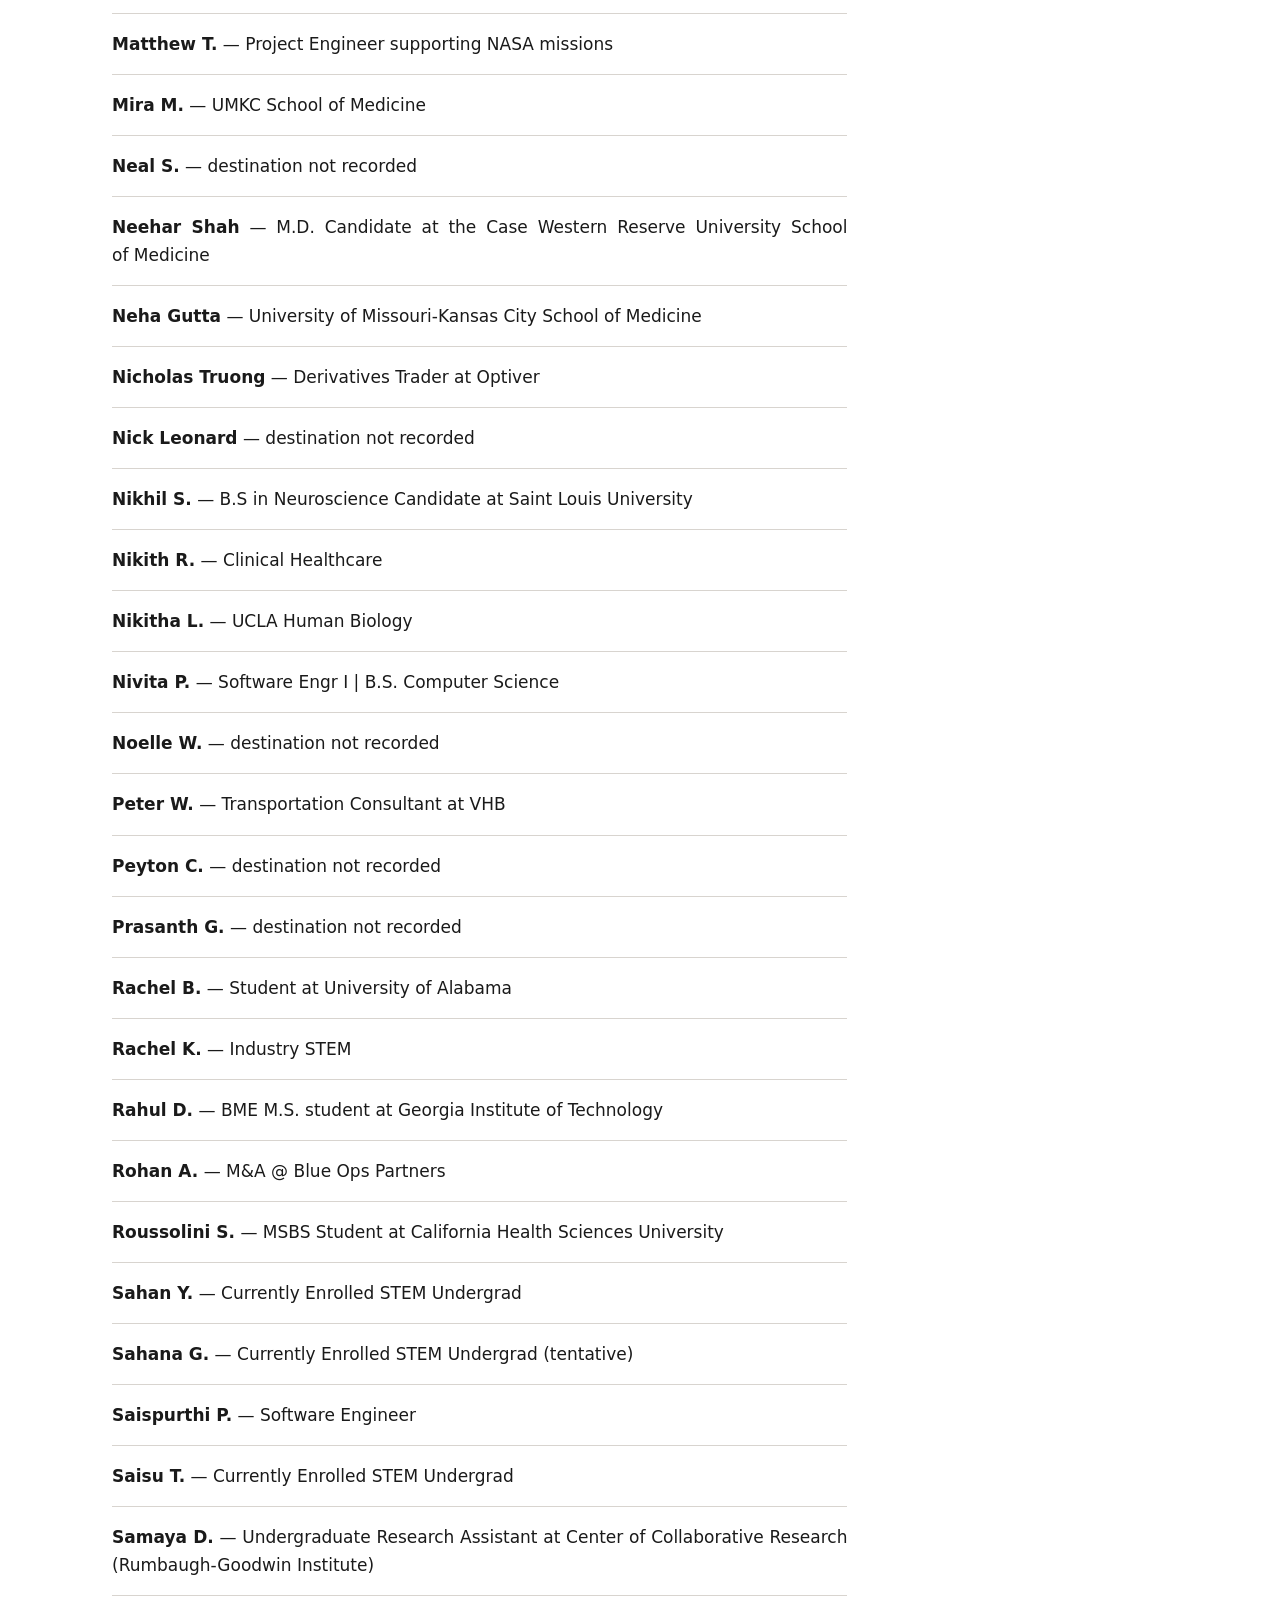
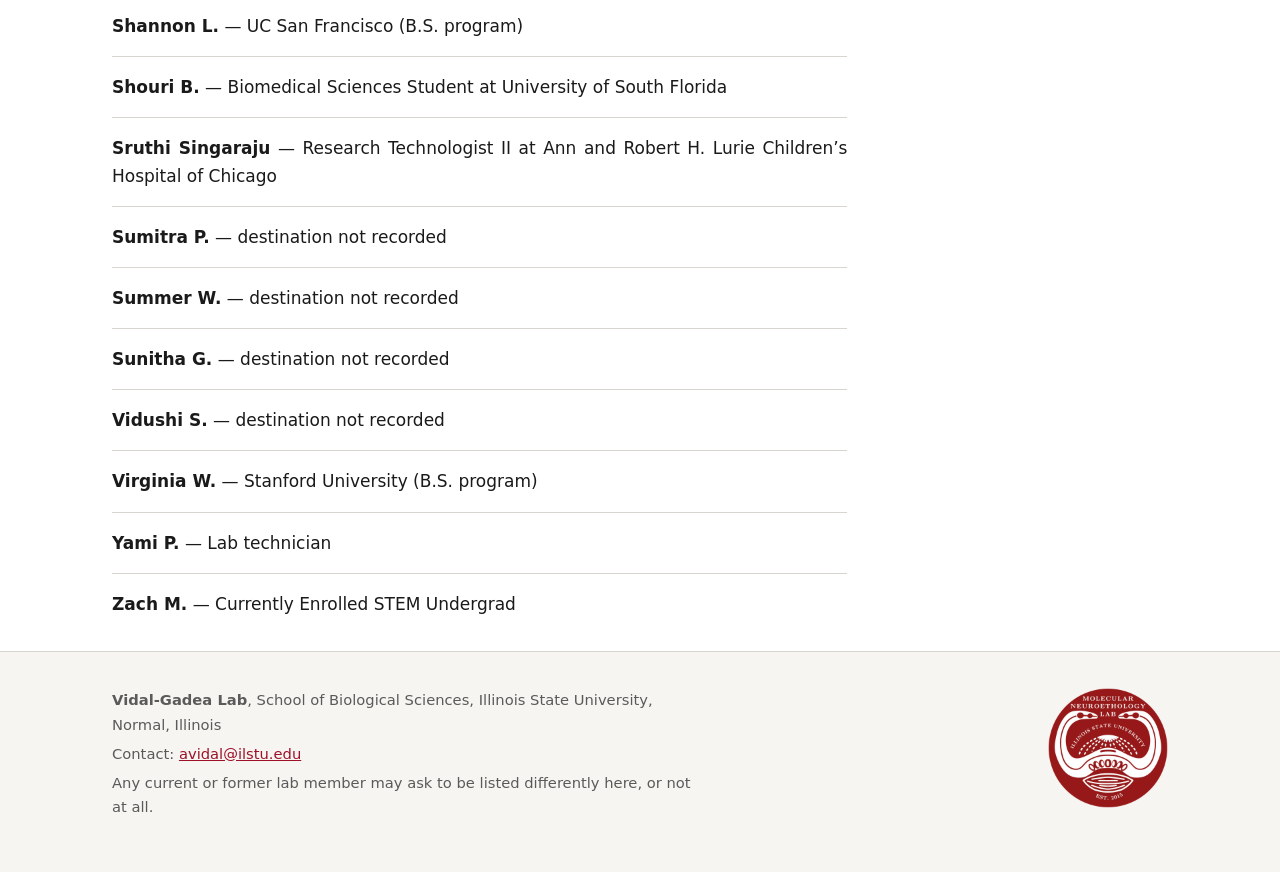
==== commit 7444e0ec: "Alumni outcomes from AVG (15 people); destination known 173 -> 188 of 223 Supplied by AVG in session" ====
--- a/alumni.html
+++ b/alumni.html
@@ -54,10 +54,10 @@
 
   <ul class="stats">
     <li><span class="n">223</span><span class="k">alumni since 2015</span></li>
-    <li><span class="n">173</span><span class="k">whose destination we can still account for</span></li>
+    <li><span class="n">188</span><span class="k">whose destination we can still account for</span></li>
     <li><span class="n">89.0%</span><span class="k">of those with a known outcome continued in STEM</span></li>
   </ul>
-  <p class="meta">Placement is 161 against 20. People still studying, and people
+  <p class="meta">Placement is 162 against 20. People still studying, and people
   we have lost touch with, are excluded from that figure rather than counted as successes.
   Current as of 7 November 2026.</p>
 
@@ -107,12 +107,12 @@
     <li><strong>Anabelle Dunaway</strong> — destination not recorded</li>
     <li><strong>Andrew Rodriguez</strong> — Microbiology Laboratory Technician</li>
     <li><strong>Andrew Schuler</strong> — Medical School (UIC–Peoria)</li>
-    <li><strong>Angelina Vera</strong> — destination not recorded</li>
+    <li><strong>Angelina Vera</strong> — Continuing undergraduate studies</li>
     <li><strong>Annemarie Hyer</strong> — Matsers Genetic Counselling Indiana University</li>
     <li><strong>Ashka Shah</strong> — PhD candidate at University of Chicago</li>
     <li><strong>Austeja Wingate</strong> — destination not recorded</li>
     <li><strong>Austin Alhlert</strong> — Zookeeper Bloomington Zoo</li>
-    <li><strong>Avinaash Muthukumar</strong> — destination not recorded</li>
+    <li><strong>Avinaash Muthukumar</strong> — Continuing undergraduate studies</li>
     <li><strong>Baylee Paluzzi</strong> — Academic Research/Early Career</li>
     <li><strong>Blake Bracht</strong> — Pilot Plant Engineer Clever Carnivore</li>
     <li><strong>Boyowa Mene-Okotie</strong> — Industry/Pharma Research</li>
@@ -125,9 +125,9 @@
     <li><strong>Celia Beron</strong> — Postdoc at Harvard University (Sabatini lab)</li>
     <li><strong>Dana Niswonger</strong> — Bioprocess Scientist at EKF Diagnostics</li>
     <li><strong>Dayton Oblinger</strong> — Master&#x27;s in Medical Science at Saint Louis University&#x27;s</li>
-    <li><strong>Ella Larsen</strong> — destination not recorded</li>
+    <li><strong>Ella Larsen</strong> — Working in healthcare; applying to medical school</li>
     <li><strong>Elvira Marquez</strong> — High School Chemistry Teacher</li>
-    <li><strong>Elyssa Guleng</strong> — destination not recorded</li>
+    <li><strong>Elyssa Guleng</strong> — Continuing undergraduate studies</li>
     <li><strong>Emily Asmus</strong> — Clinical Healthcare</li>
     <li><strong>Emily Berry</strong> — High School Science Teacher</li>
     <li><strong>Emily Harris</strong> — Career in Chemistry</li>
@@ -140,17 +140,17 @@
     <li><strong>Florence Ofurum</strong> — destination not recorded</li>
     <li><strong>Gina Quiriconi</strong> — Marketing Coordinator at Perkins Coie LLP</li>
     <li><strong>Grace Hwang</strong> — University of Houston (Pharmacy School)</li>
-    <li><strong>Grace Ruscheinski</strong> — destination not recorded</li>
+    <li><strong>Grace Ruscheinski</strong> — Continuing undergraduate studies</li>
     <li><strong>Hannah Swift</strong> — destination not recorded</li>
     <li><strong>Hannah Watson</strong> — Student at Southern Illinois University Edwardsville</li>
-    <li><strong>Harrison Weidemiller</strong> — destination not recorded</li>
-    <li><strong>Hope Fransen</strong> — destination not recorded</li>
+    <li><strong>Harrison Weidemiller</strong> — Continuing undergraduate studies</li>
+    <li><strong>Hope Fransen</strong> — Continuing undergraduate studies</li>
     <li><strong>Ian Kenny</strong> — Industry Healthcare Sales (tentative)</li>
     <li><strong>Isabel Guerrero</strong> — Pharmacy Technician</li>
     <li><strong>Isabelle De Dianous</strong> — EMT LeRoy Ambulance Service</li>
     <li><strong>Jacinda Nunez</strong> — MS Biology Adjunct Faculty HCC/ICC</li>
     <li><strong>Jack Fostiack</strong> — destination not recorded</li>
-    <li><strong>Jackson Copeland</strong> — destination not recorded</li>
+    <li><strong>Jackson Copeland</strong> — Continuing undergraduate studies</li>
     <li><strong>Jake Kaindl</strong> — Microbiology Research Assistant at Loyola Health Sciences Campus</li>
     <li><strong>Janelle Jackson</strong> — Medical Technologist Rosalind Franklin University of Medicine and Science</li>
     <li><strong>Jennifer Miller</strong> — Transferred to Biology program at Univ. of Michigan</li>
@@ -160,7 +160,7 @@
     <li><strong>Joshua Hernandez</strong> — Industry/Clinical Research</li>
     <li><strong>Kaitlyn Donovan</strong> — Student at Illinois State University-Mennonite College of Nursing</li>
     <li><strong>Kaitlyn Termine</strong> — Laboratory Associate at IEPA</li>
-    <li><strong>Kamden Malinowski</strong> — destination not recorded</li>
+    <li><strong>Kamden Malinowski</strong> — Continuing undergraduate studies</li>
     <li><strong>Kayla Haines</strong> — High School Science Teacher</li>
     <li><strong>Kehinde Owoyemi</strong> — M.S. degree completed</li>
     <li><strong>Kevin Tragesser</strong> — Medical School</li>
@@ -174,20 +174,20 @@
     <li><strong>Lucas Barickman</strong> — Medical School (Switzerland)</li>
     <li><strong>Madison Westbrook</strong> — Nurse</li>
     <li><strong>Makayla Holub</strong> — Graduate Research Track</li>
-    <li><strong>Mary Gardner</strong> — destination not recorded</li>
+    <li><strong>Mary Gardner</strong> — Physician assistant (PA) school</li>
     <li><strong>Matt Demir</strong> — Sales Support Engineer at Ferrum</li>
     <li><strong>Michael Cisneros</strong> — Assistant Vice President - Finance Audit at Citi</li>
     <li><strong>Mike Moscardelli</strong> — Industry Biotech</li>
     <li><strong>Moe Khalil</strong> — MD/PhD Graduate Medical College of Wisconsin</li>
     <li><strong>Molly Ewen</strong> — Service industry</li>
     <li><strong>Natalie Burrell</strong> — M.S. degree program</li>
-    <li><strong>Nevyn Laframboise</strong> — destination not recorded</li>
-    <li><strong>Paige Batchelor</strong> — destination not recorded</li>
+    <li><strong>Nevyn Laframboise</strong> — Continuing undergraduate studies</li>
+    <li><strong>Paige Batchelor</strong> — Continuing undergraduate studies</li>
     <li><strong>Peter DeVries</strong> — Quality Assurance Manager at The Vegan Copacker</li>
     <li><strong>Prakruti (Pari) Patel</strong> — Assistant Quality Manager- CSL Plasma</li>
     <li><strong>Rachel Gabbrants</strong> — Public Health Master&#x27;s Candidate at University</li>
     <li><strong>Ranija (Thurmon) Turner</strong> — Strategic Talent Acquisition Partner</li>
-    <li><strong>Rene Wilderman</strong> — destination not recorded</li>
+    <li><strong>Rene Wilderman</strong> — Shadowing genetic counselors</li>
     <li><strong>Roberto Guajardo</strong> — Scaffold Leadman at Austin Industries</li>
     <li><strong>Sabrina Kollbaum</strong> — D2 at the University of Louisville School of Dentistry</li>
     <li><strong>Samantha Padia</strong> — Industry/Private Sector Research (tentative)</li>
@@ -201,9 +201,9 @@
     <li><strong>Thomas Maple</strong> — UT Southwestern Medical School (M.D. program)</li>
     <li><strong>Thomas Rimbo</strong> — destination not recorded</li>
     <li><strong>Trevor Rickert</strong> — Biology PhD at ISU</li>
-    <li><strong>Tyler Stark</strong> — destination not recorded</li>
+    <li><strong>Tyler Stark</strong> — Medical school</li>
     <li><strong>Umme Ahsan</strong> — Medical School (prospective)</li>
-    <li><strong>Vedika Garg</strong> — destination not recorded</li>
+    <li><strong>Vedika Garg</strong> — Continuing undergraduate studies</li>
     <li><strong>Victoria Andriulis</strong> — Senior Clinical Research Associate IQVIA</li>
     <li><strong>Victoria Edelman</strong> — teaching Earth and Space Science at El Paso Gridley High School</li>
     <li><strong>Vidhi Rakholia</strong> — Medical student- Aspiring physician</li>
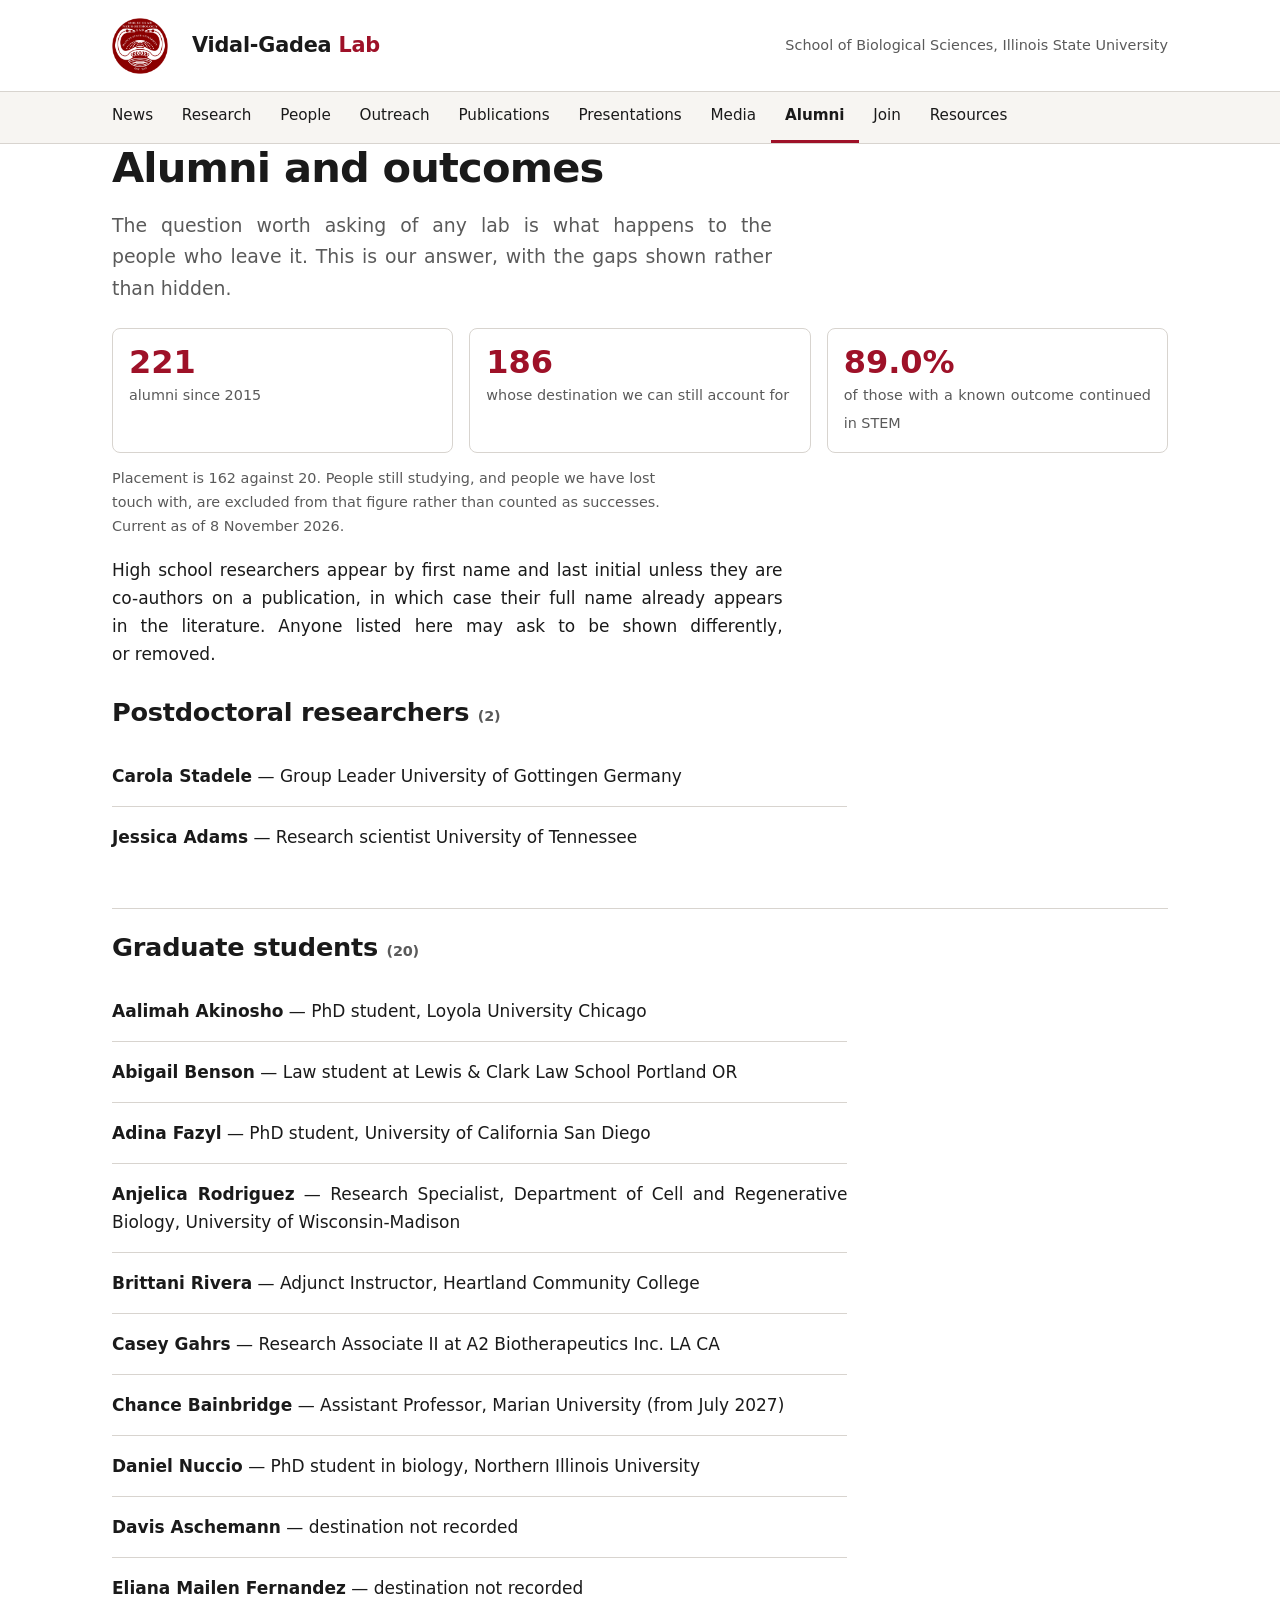
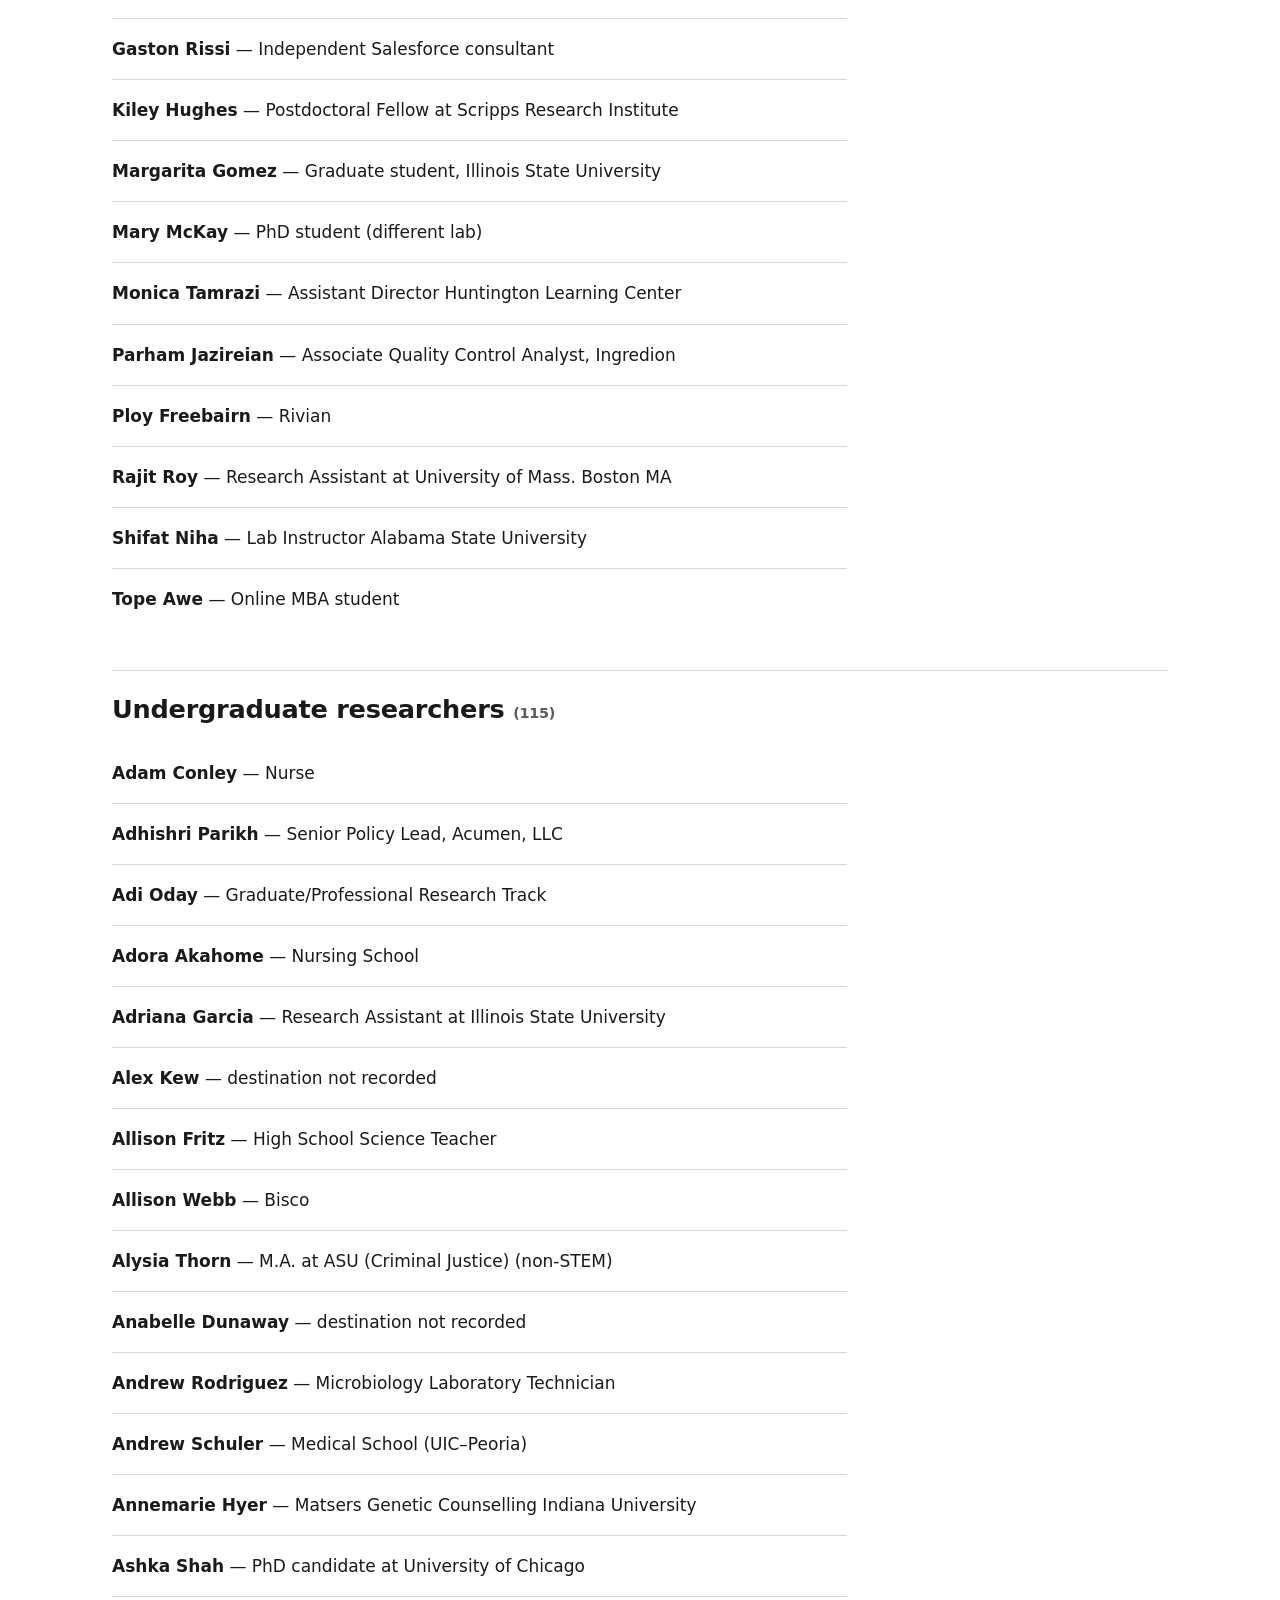
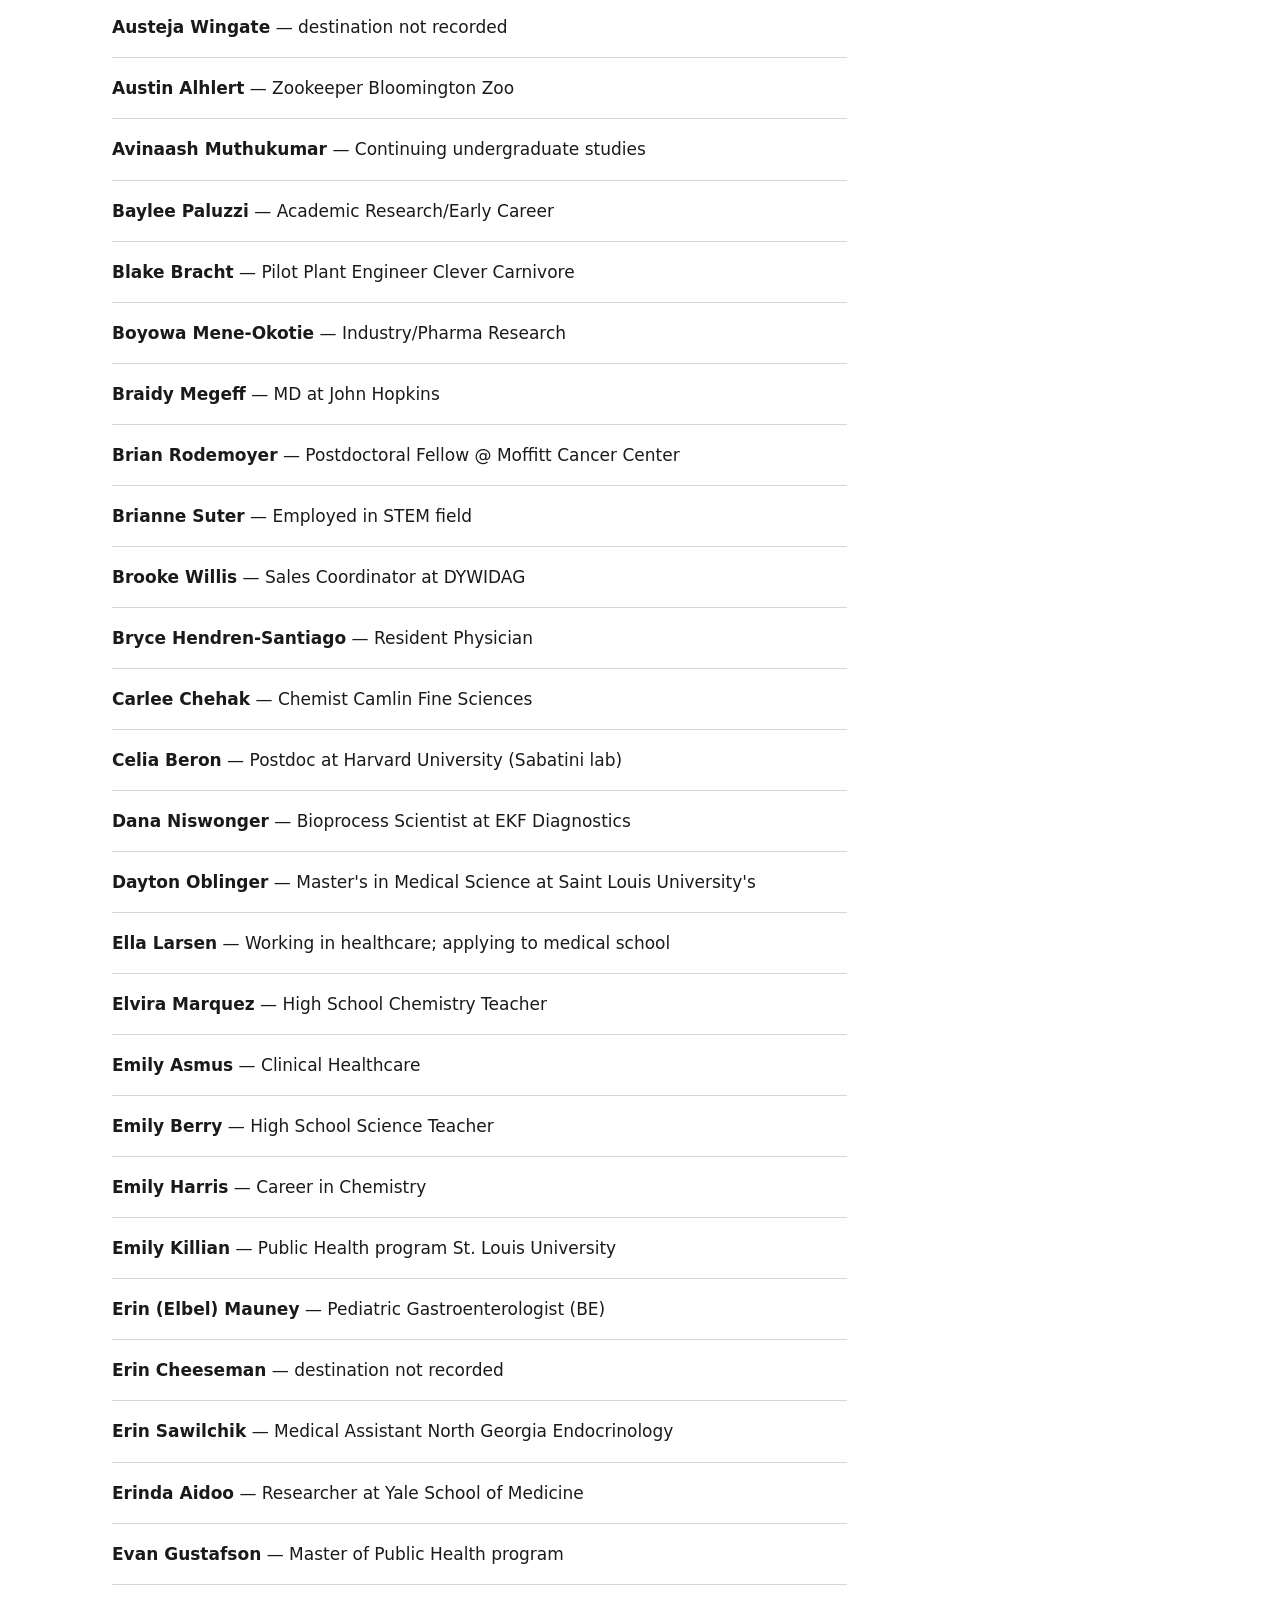
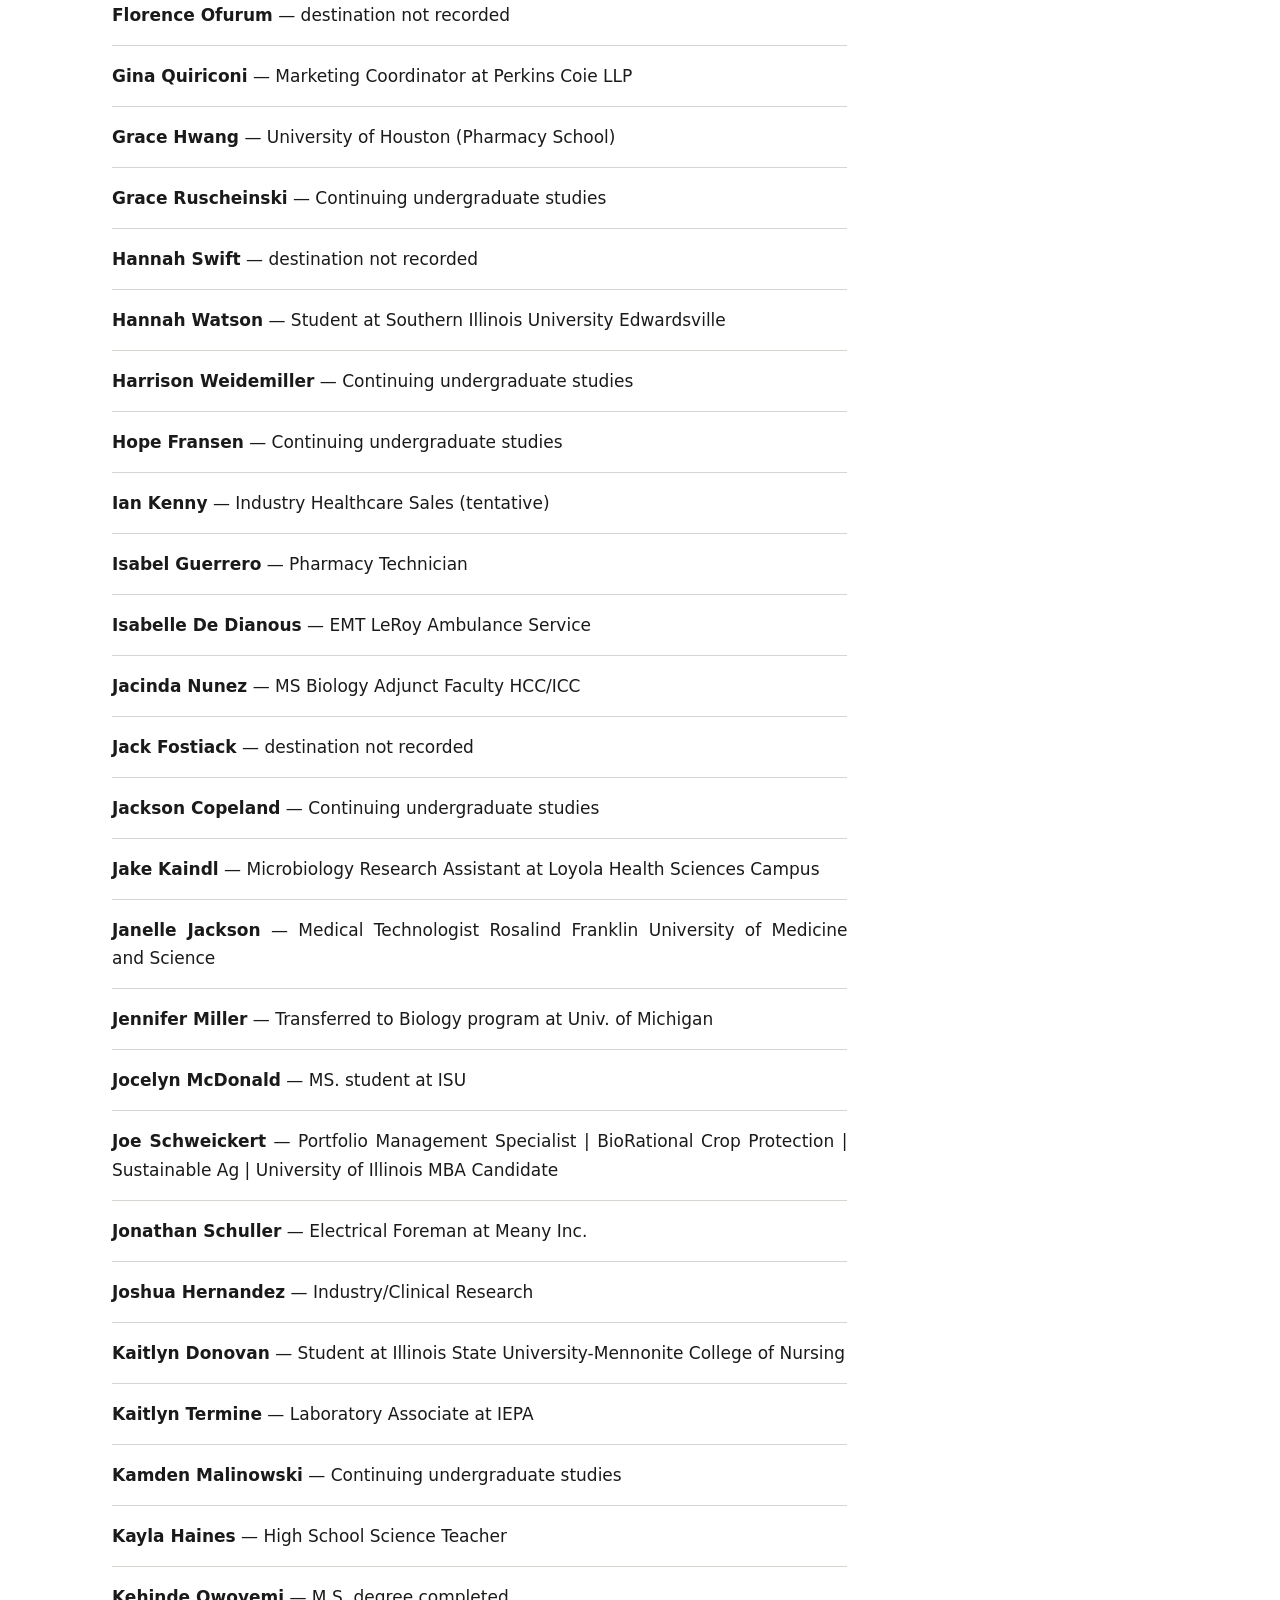
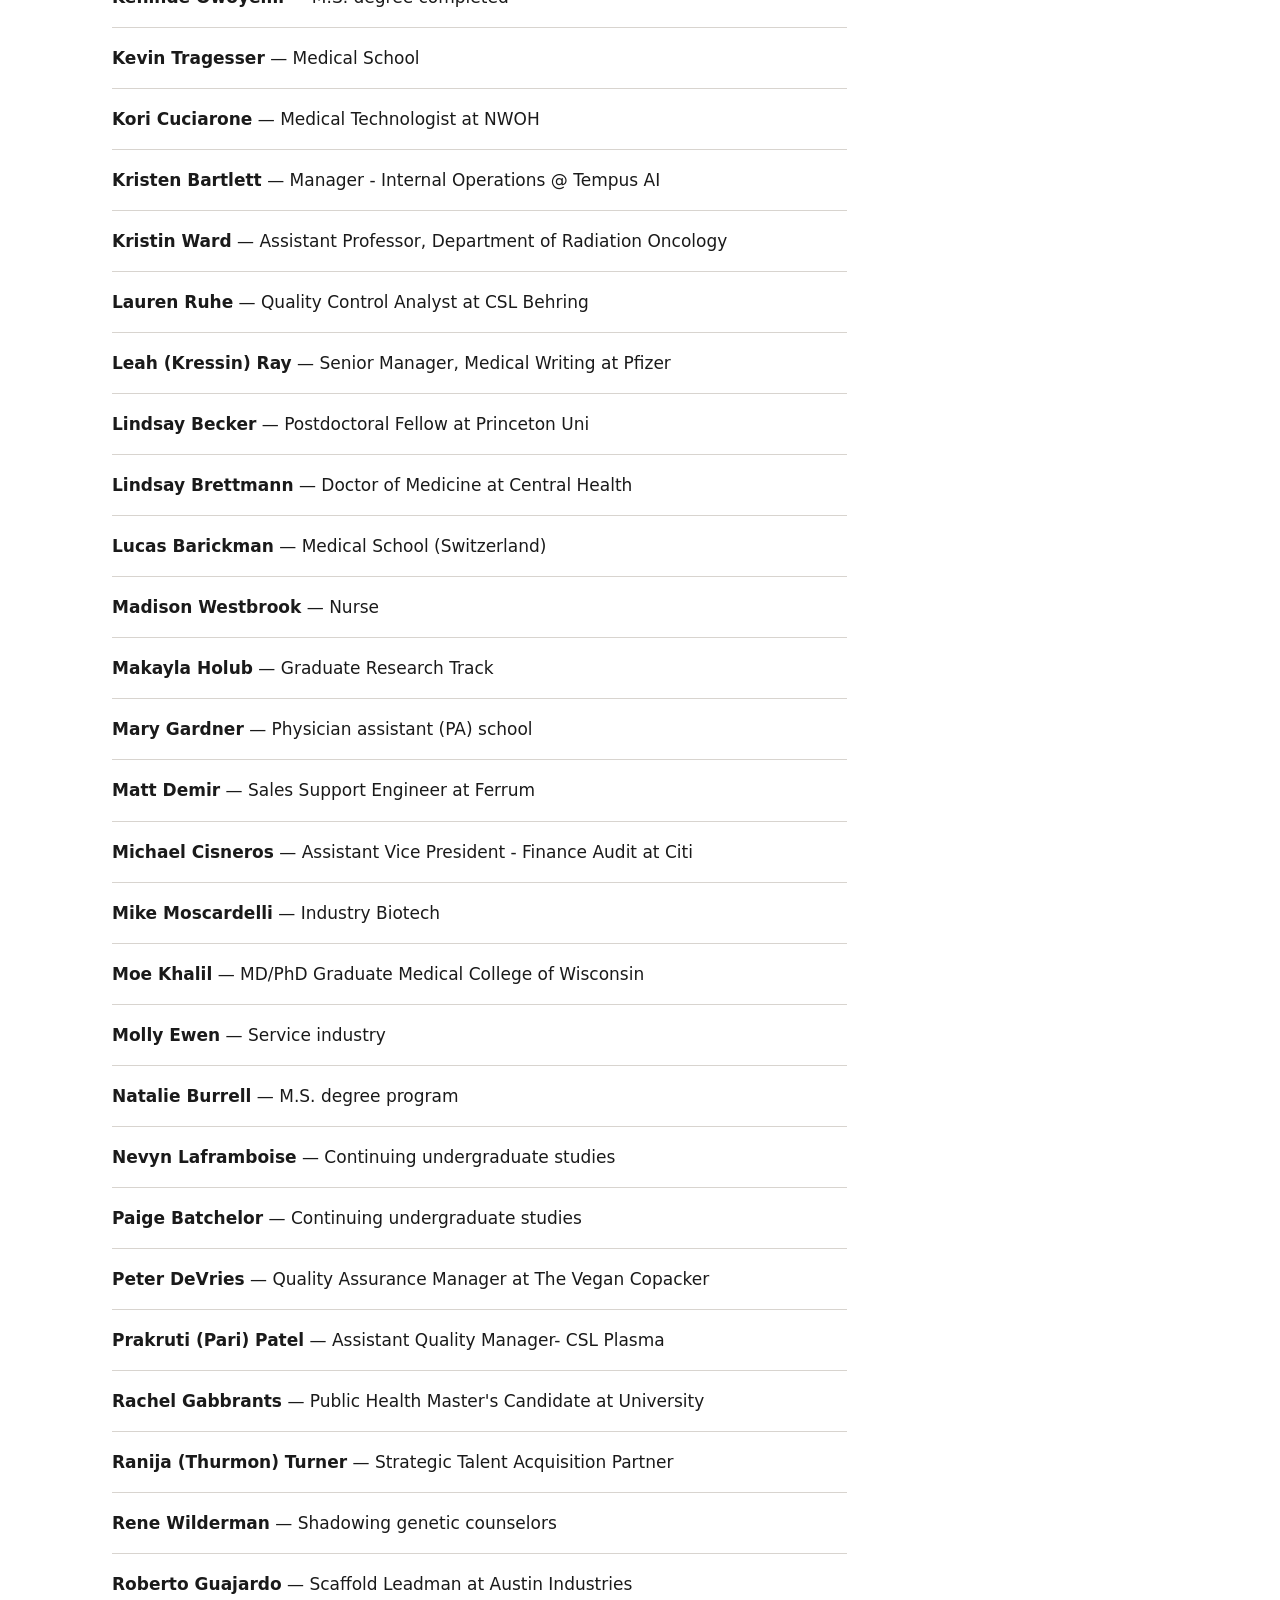
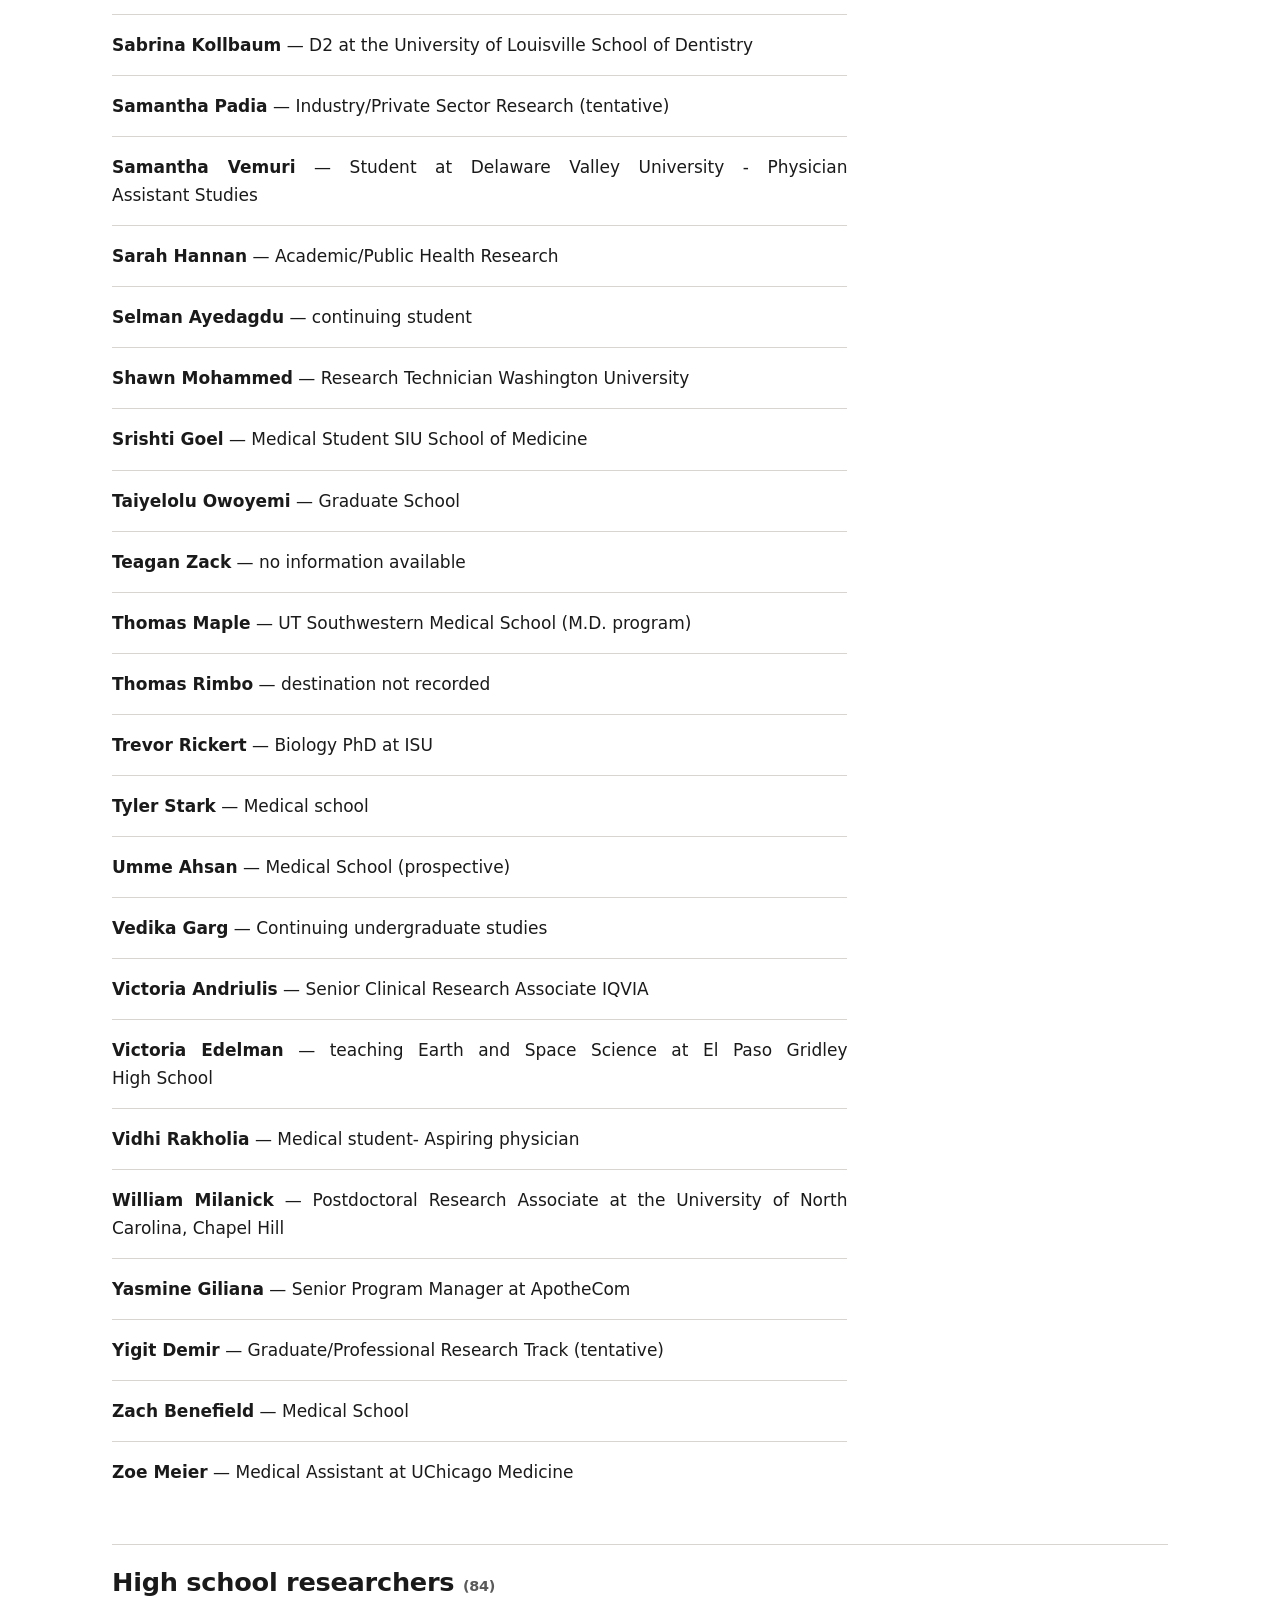
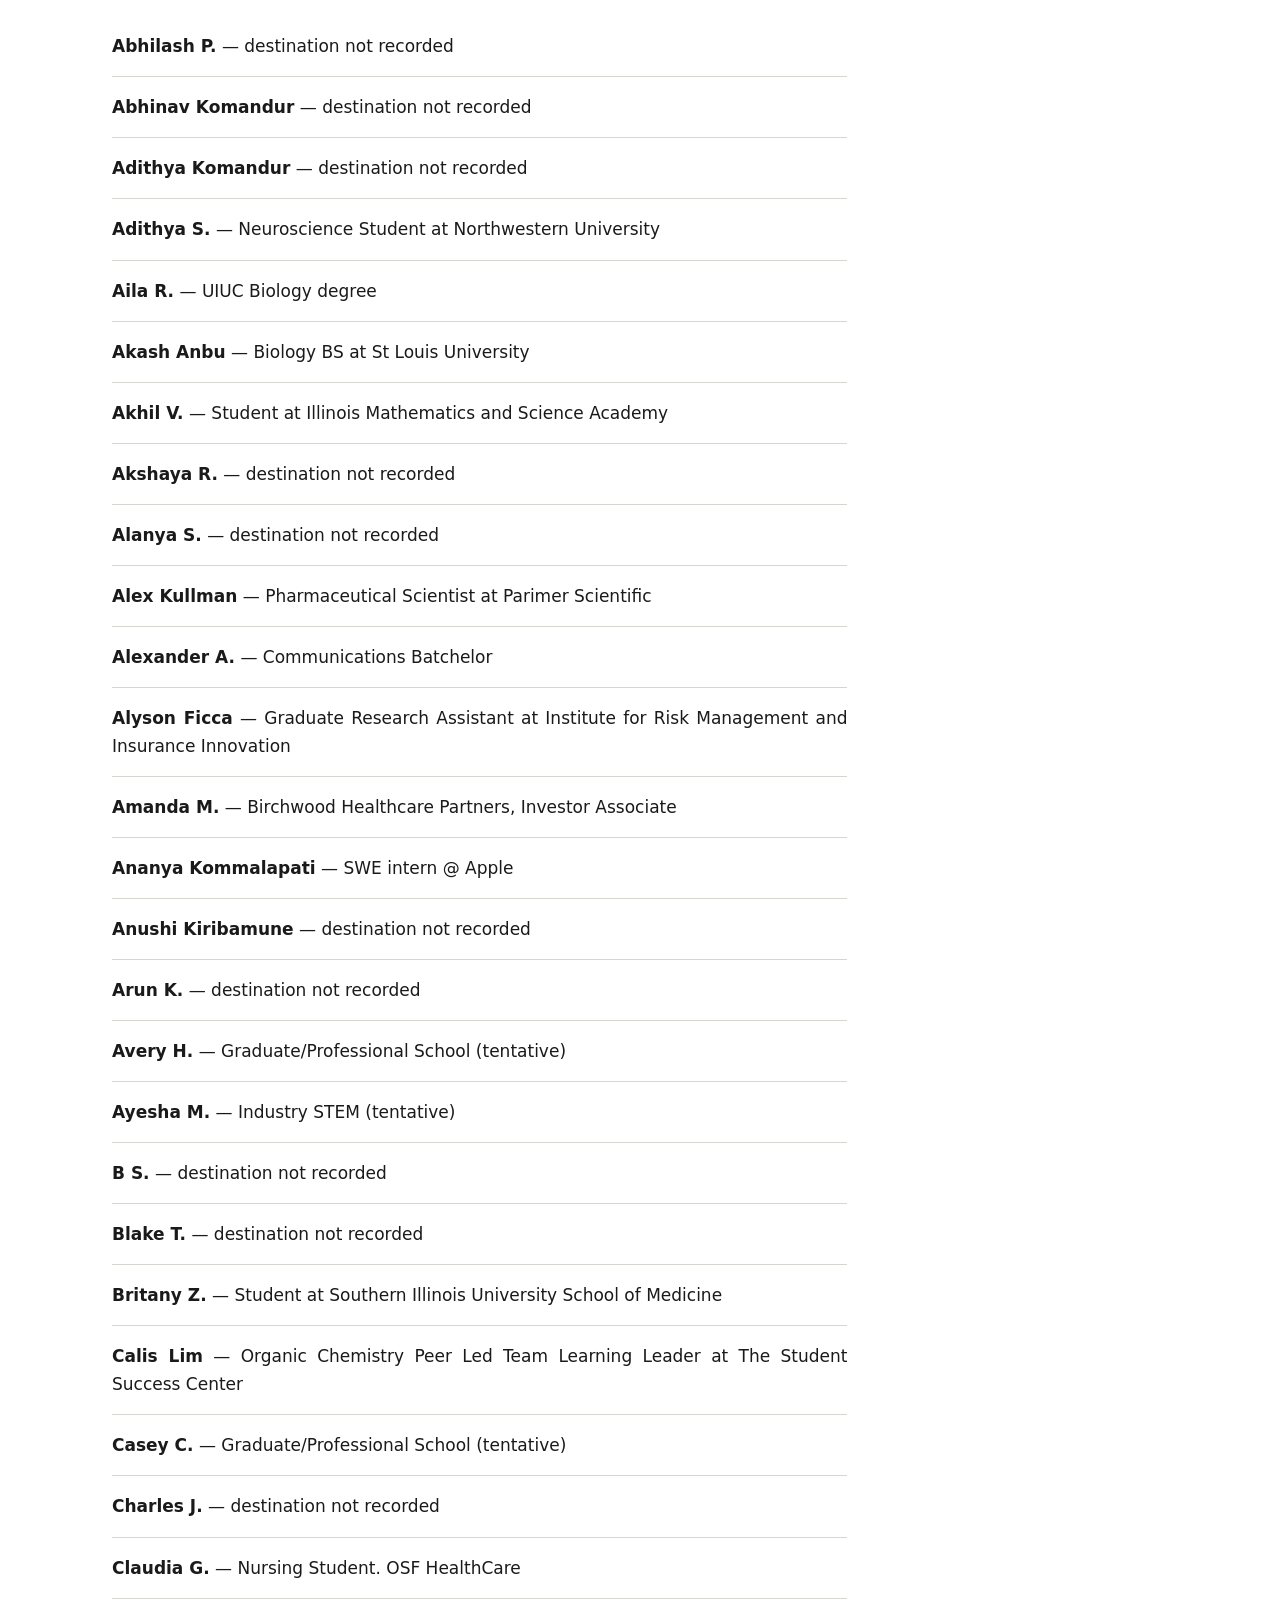
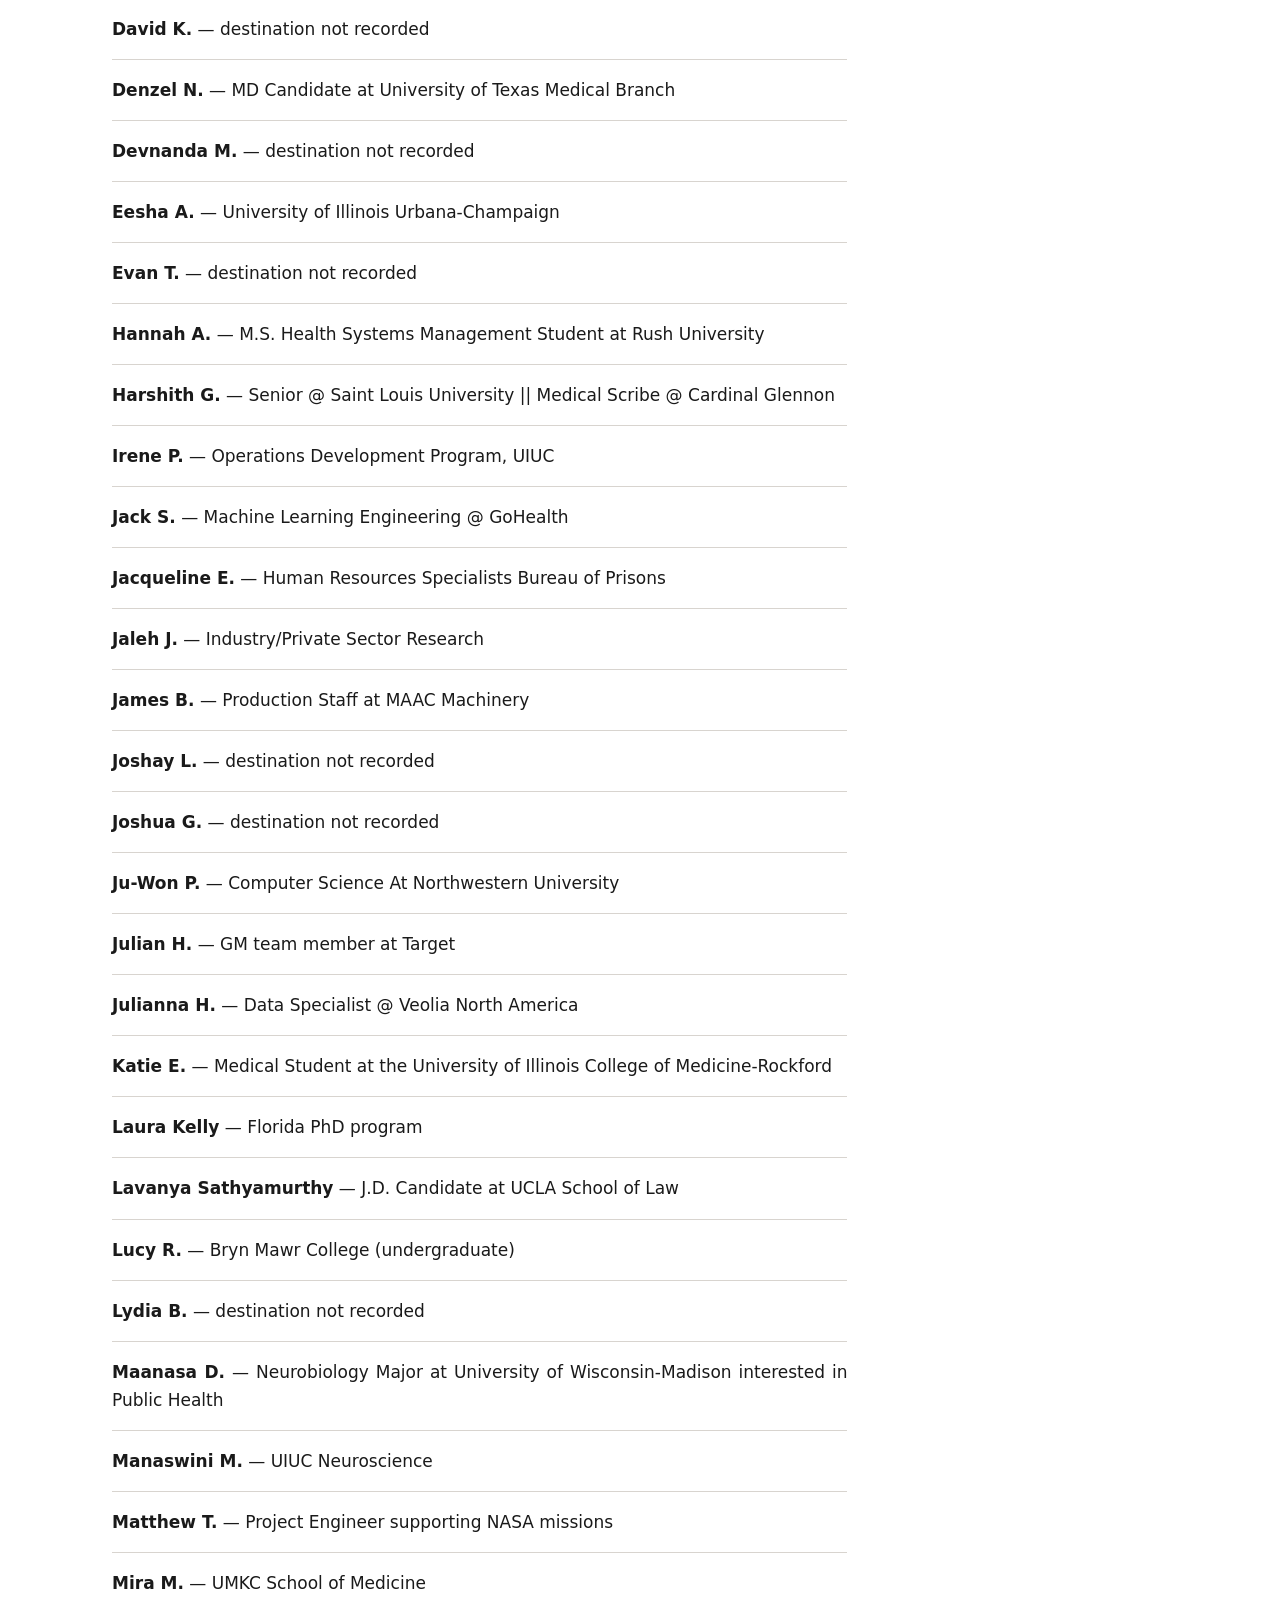
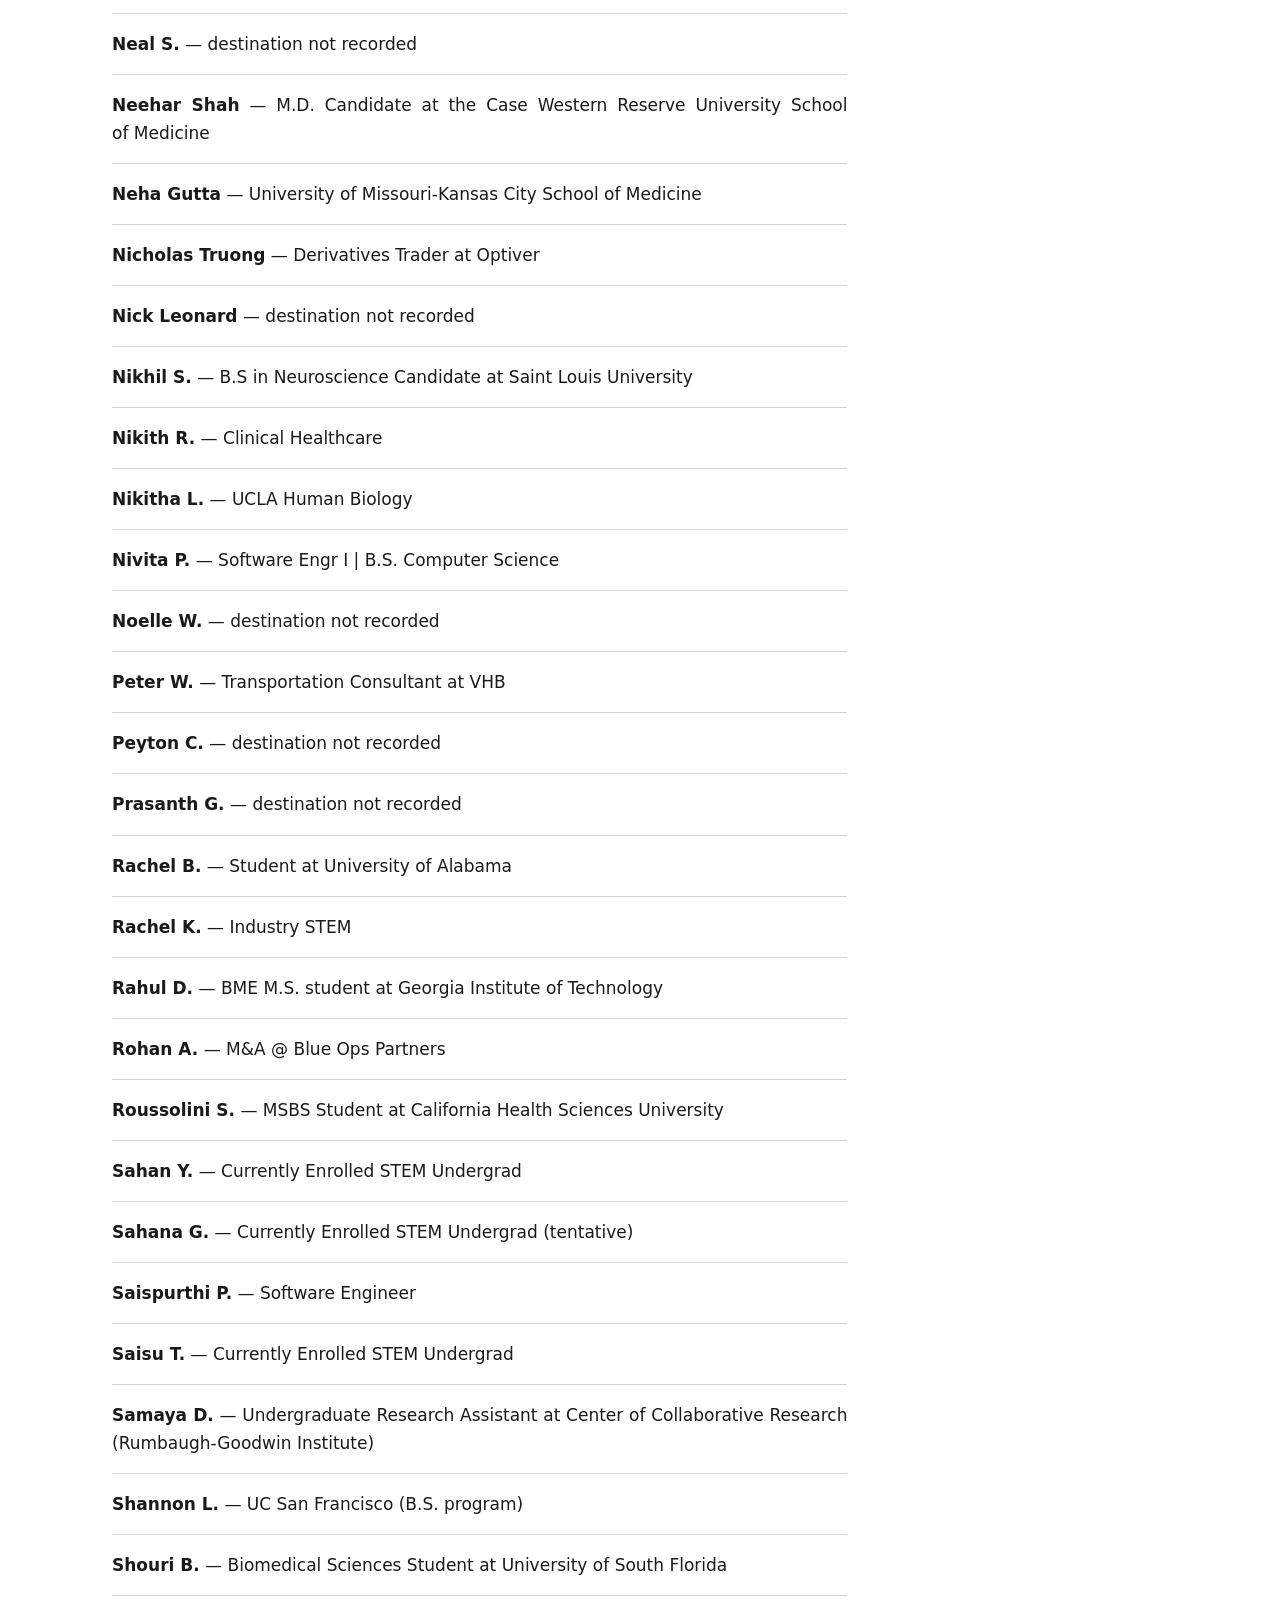
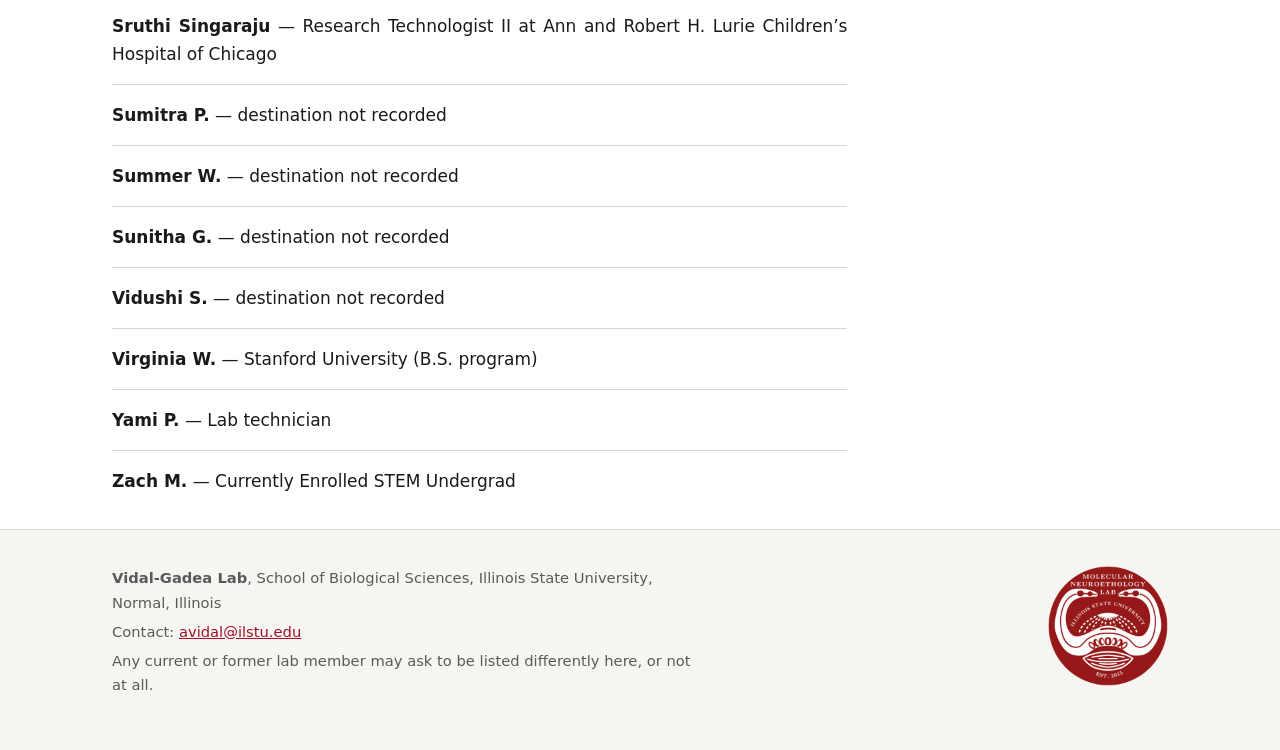
==== commit 672a1b61: "Roster: Angelina Vera and Elyssa Guleng are current members (AVG 2026-11-08: people.html plus Annie)" ====
--- a/alumni.html
+++ b/alumni.html
@@ -53,13 +53,13 @@
   leave it. This is our answer, with the gaps shown rather than hidden.</p>
 
   <ul class="stats">
-    <li><span class="n">223</span><span class="k">alumni since 2015</span></li>
-    <li><span class="n">188</span><span class="k">whose destination we can still account for</span></li>
+    <li><span class="n">221</span><span class="k">alumni since 2015</span></li>
+    <li><span class="n">186</span><span class="k">whose destination we can still account for</span></li>
     <li><span class="n">89.0%</span><span class="k">of those with a known outcome continued in STEM</span></li>
   </ul>
   <p class="meta">Placement is 162 against 20. People still studying, and people
   we have lost touch with, are excluded from that figure rather than counted as successes.
-  Current as of 7 November 2026.</p>
+  Current as of 8 November 2026.</p>
 
   <p>High school researchers appear by first name and last initial unless they are co-authors
   on a publication, in which case their full name already appears in the literature. Anyone
@@ -93,7 +93,7 @@
     <li><strong>Shifat Niha</strong> — Lab Instructor Alabama State University</li>
     <li><strong>Tope Awe</strong> — Online MBA student</li>
   </ul>
-  <h2 id="undergraduate">Undergraduate researchers <span class="meta">(117)</span></h2>
+  <h2 id="undergraduate">Undergraduate researchers <span class="meta">(115)</span></h2>
   <ul class="pubs">
     <li><strong>Adam Conley</strong> — Nurse</li>
     <li><strong>Adhishri Parikh</strong> — Senior Policy Lead, Acumen, LLC</li>
@@ -107,7 +107,6 @@
     <li><strong>Anabelle Dunaway</strong> — destination not recorded</li>
     <li><strong>Andrew Rodriguez</strong> — Microbiology Laboratory Technician</li>
     <li><strong>Andrew Schuler</strong> — Medical School (UIC–Peoria)</li>
-    <li><strong>Angelina Vera</strong> — Continuing undergraduate studies</li>
     <li><strong>Annemarie Hyer</strong> — Matsers Genetic Counselling Indiana University</li>
     <li><strong>Ashka Shah</strong> — PhD candidate at University of Chicago</li>
     <li><strong>Austeja Wingate</strong> — destination not recorded</li>
@@ -127,7 +126,6 @@
     <li><strong>Dayton Oblinger</strong> — Master&#x27;s in Medical Science at Saint Louis University&#x27;s</li>
     <li><strong>Ella Larsen</strong> — Working in healthcare; applying to medical school</li>
     <li><strong>Elvira Marquez</strong> — High School Chemistry Teacher</li>
-    <li><strong>Elyssa Guleng</strong> — Continuing undergraduate studies</li>
     <li><strong>Emily Asmus</strong> — Clinical Healthcare</li>
     <li><strong>Emily Berry</strong> — High School Science Teacher</li>
     <li><strong>Emily Harris</strong> — Career in Chemistry</li>
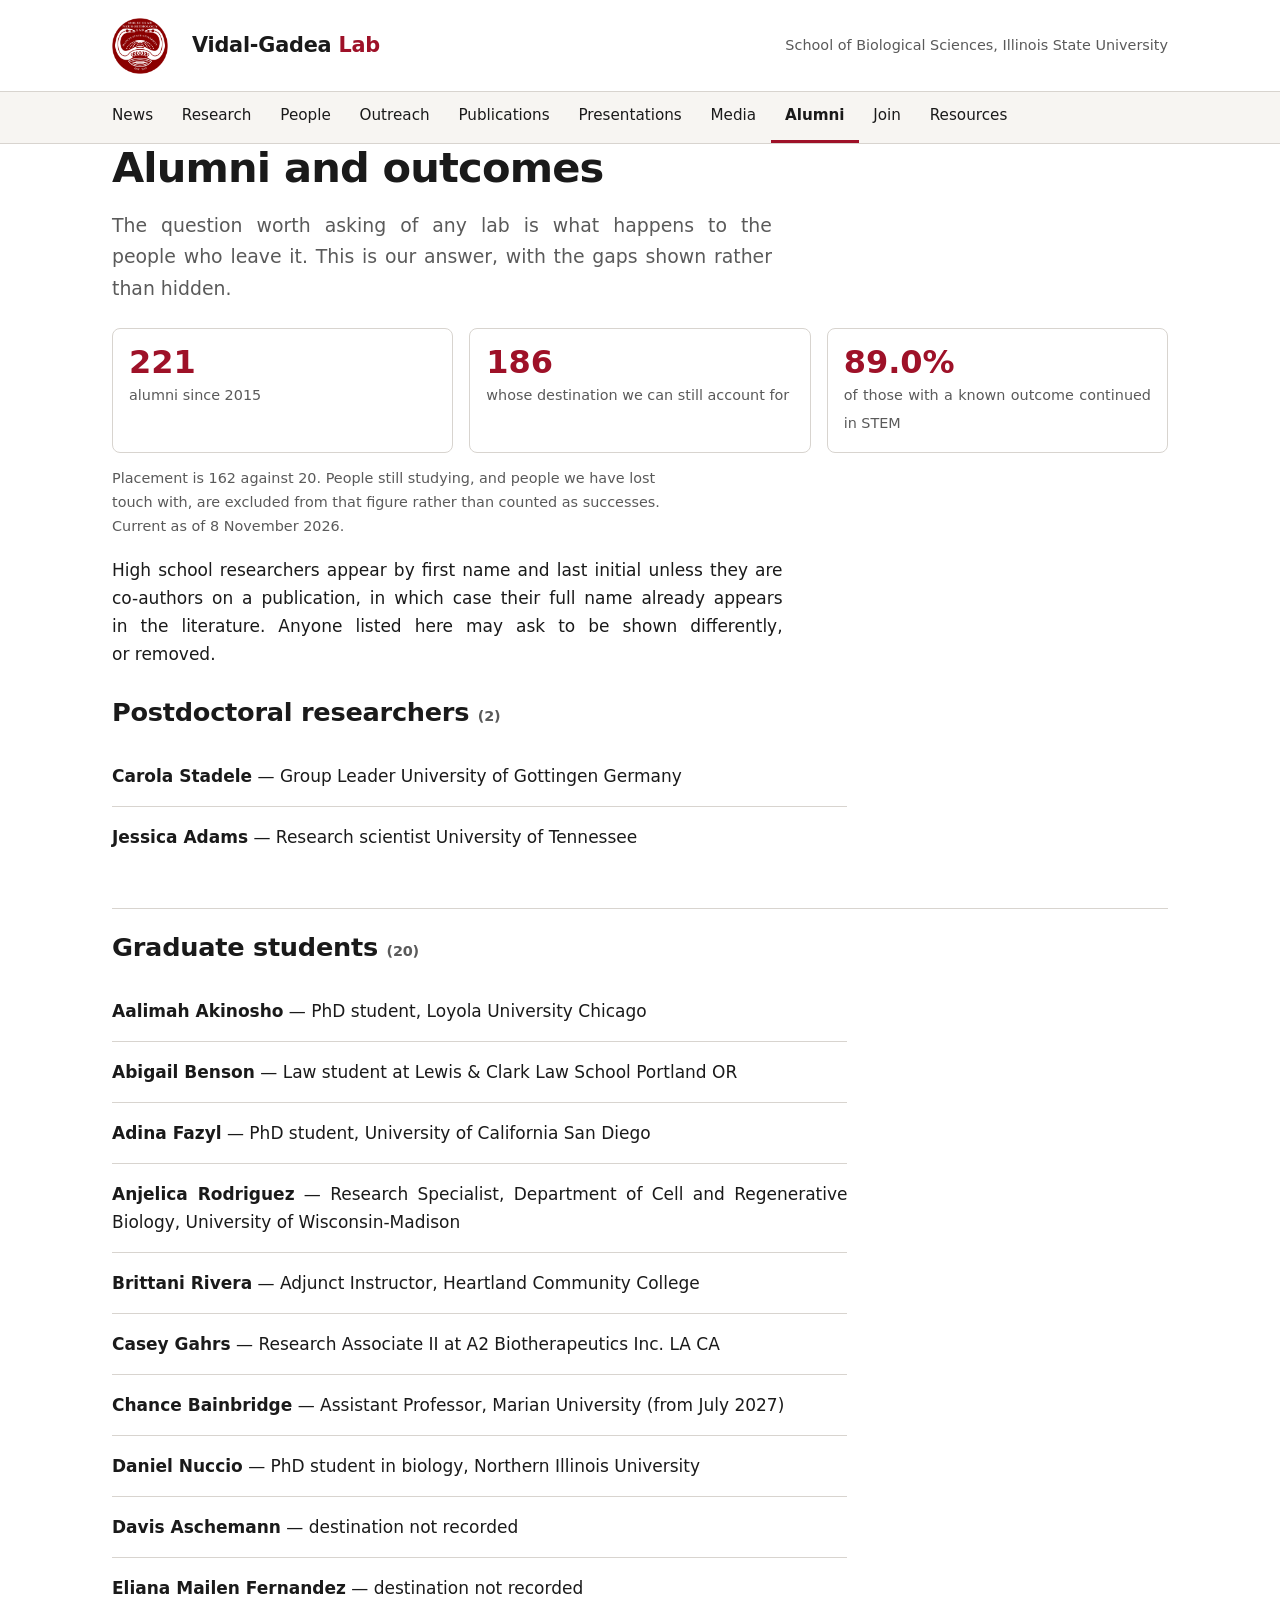
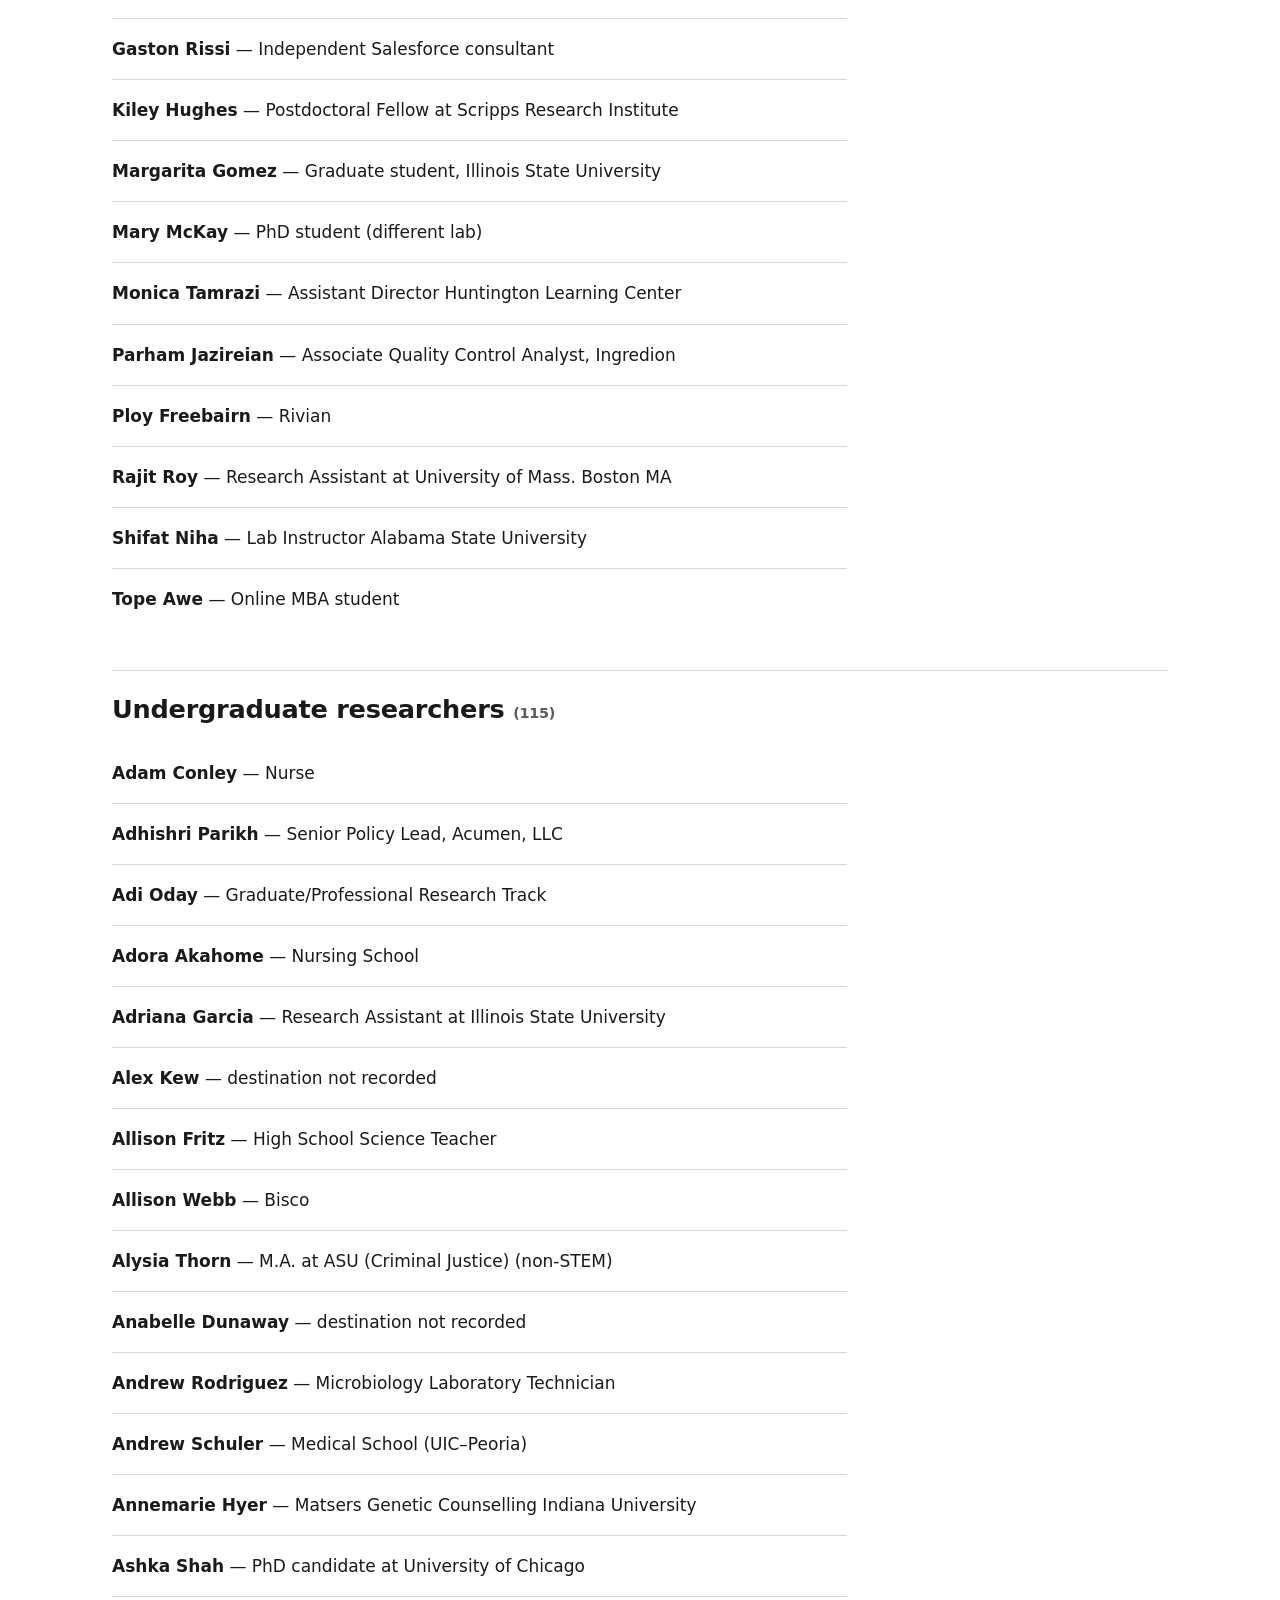
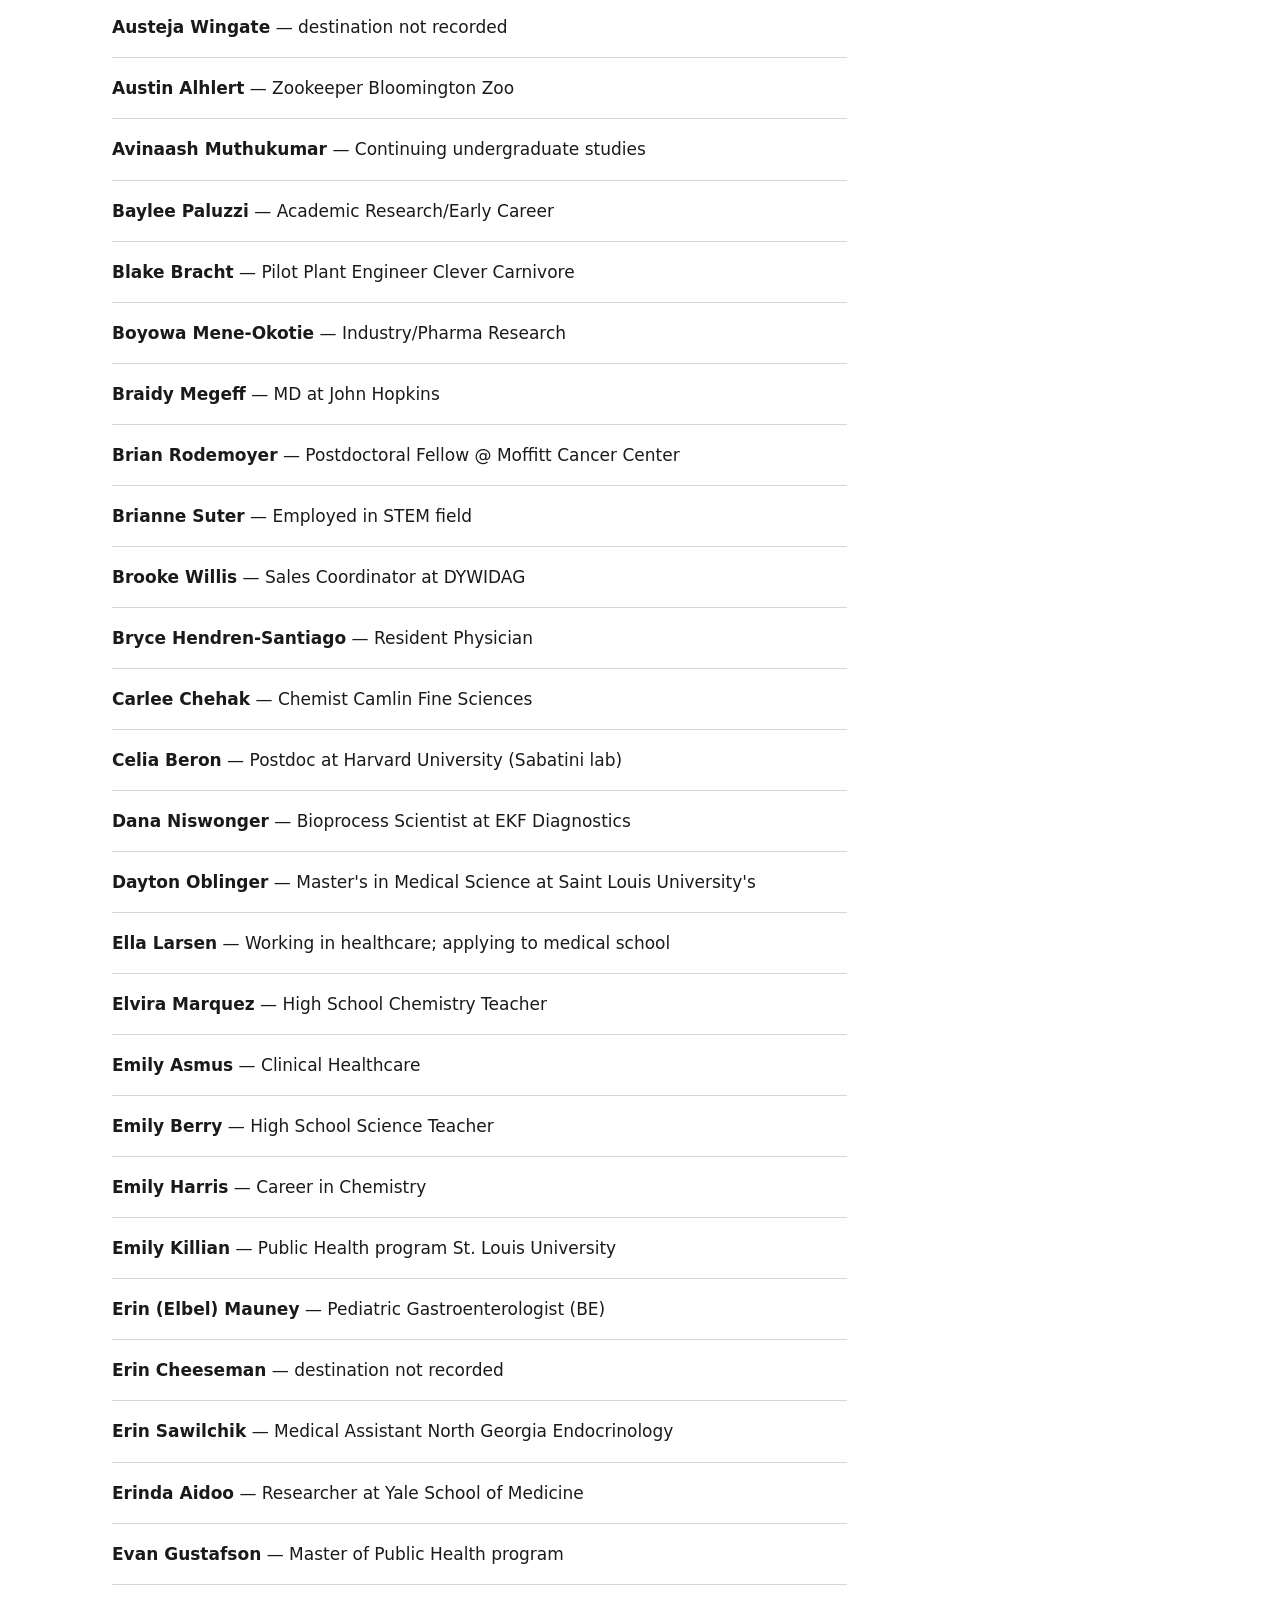
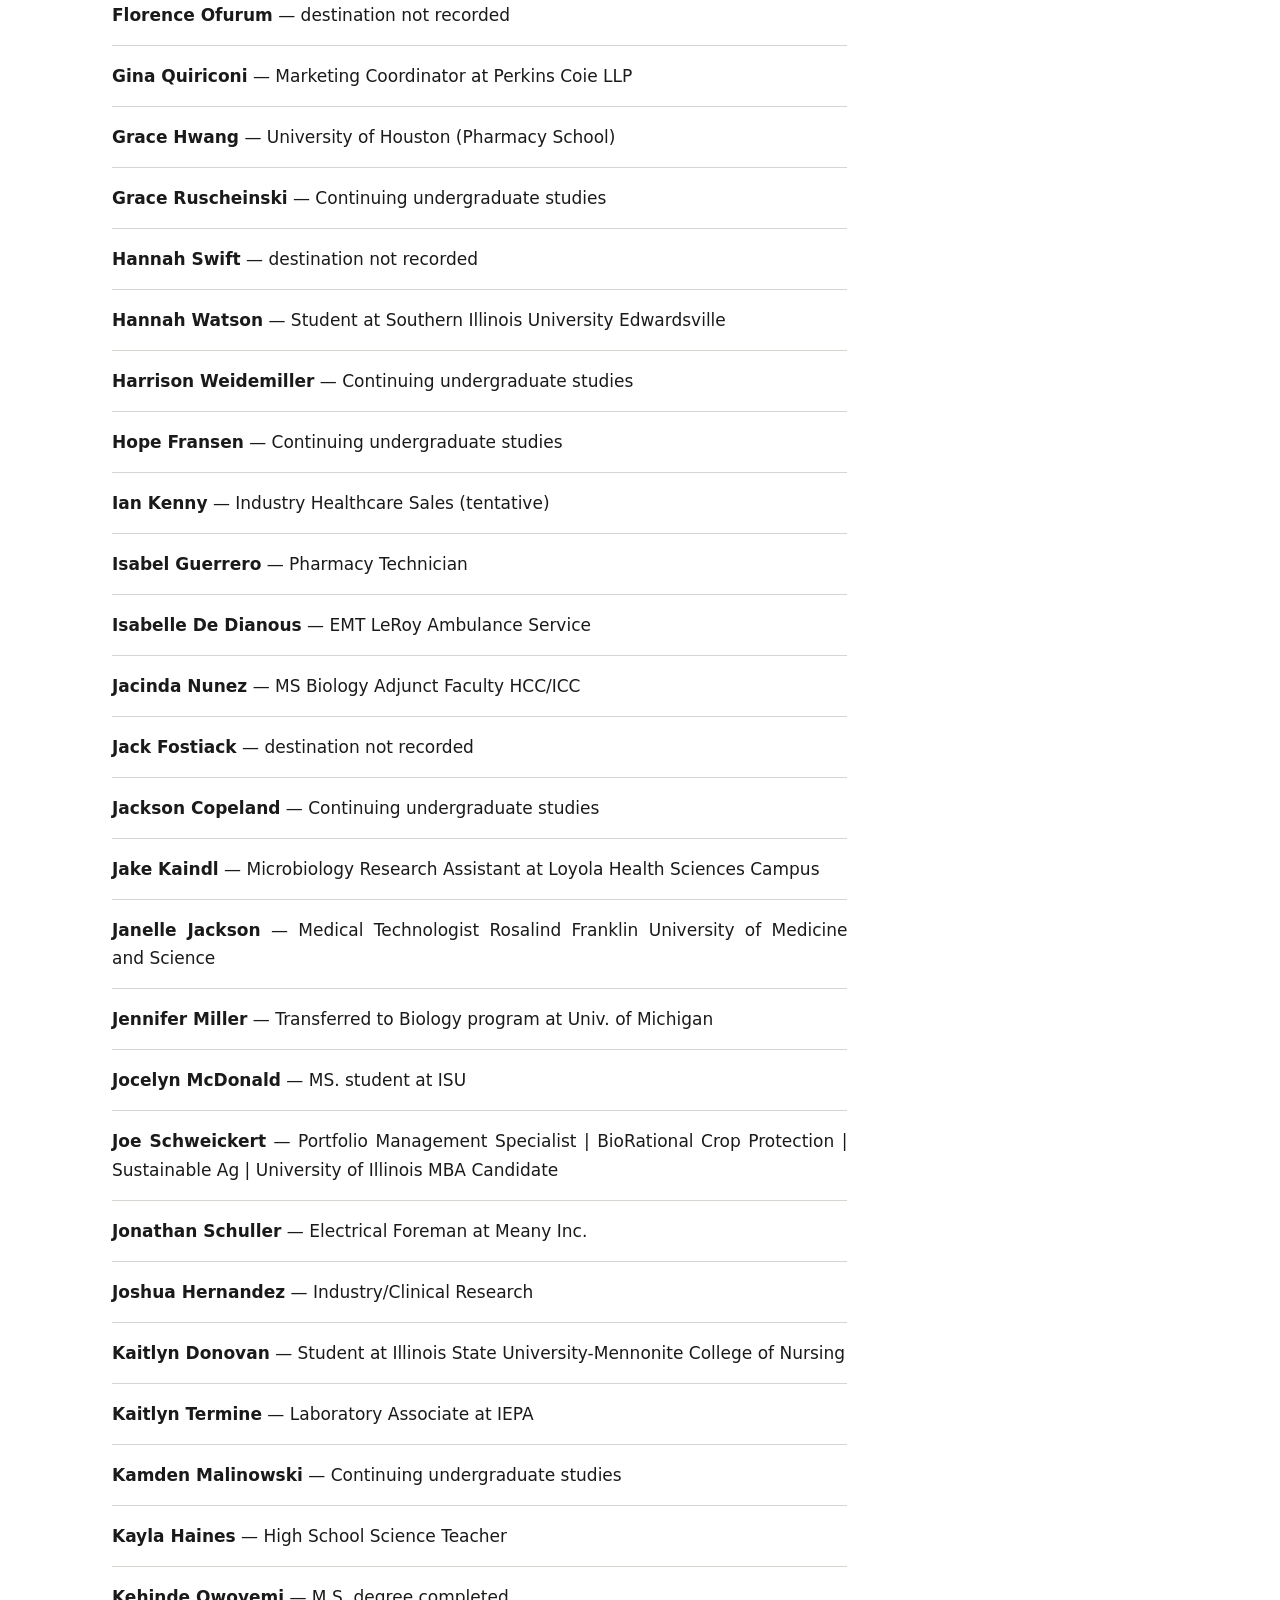
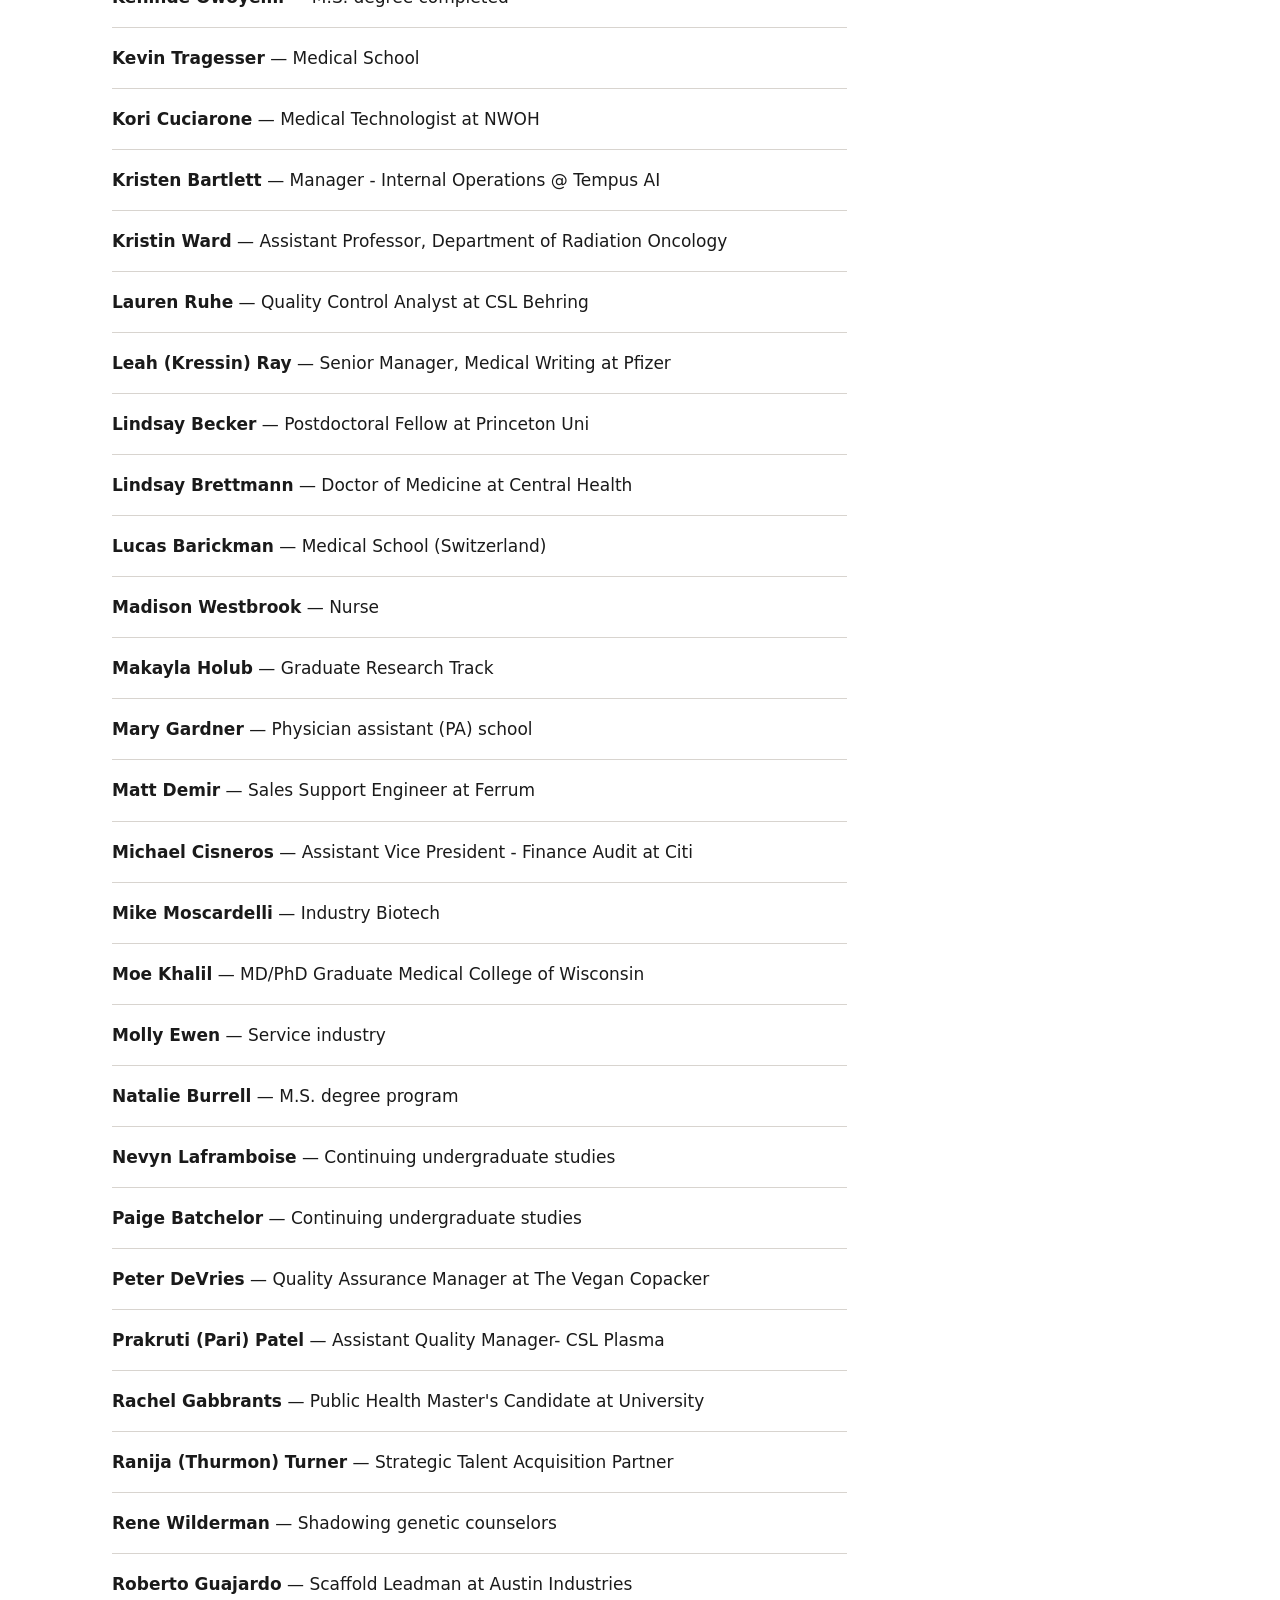
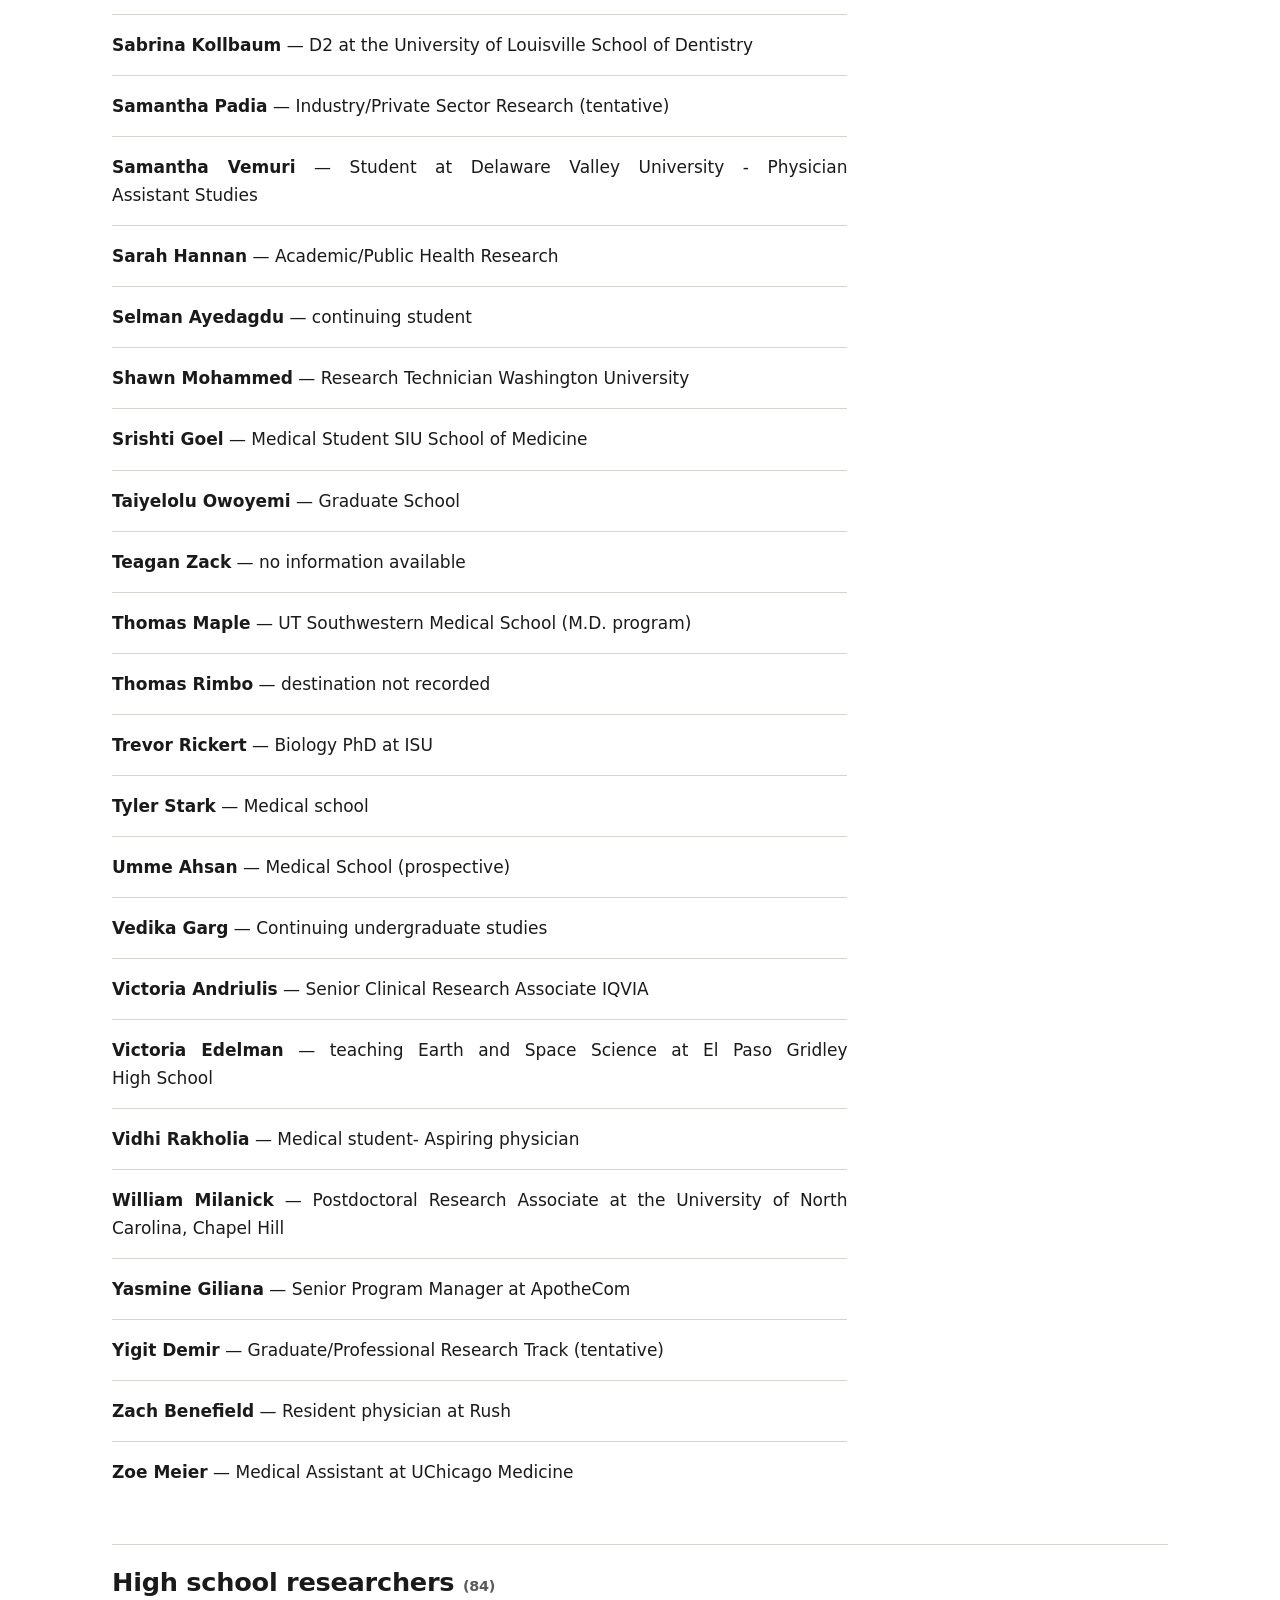
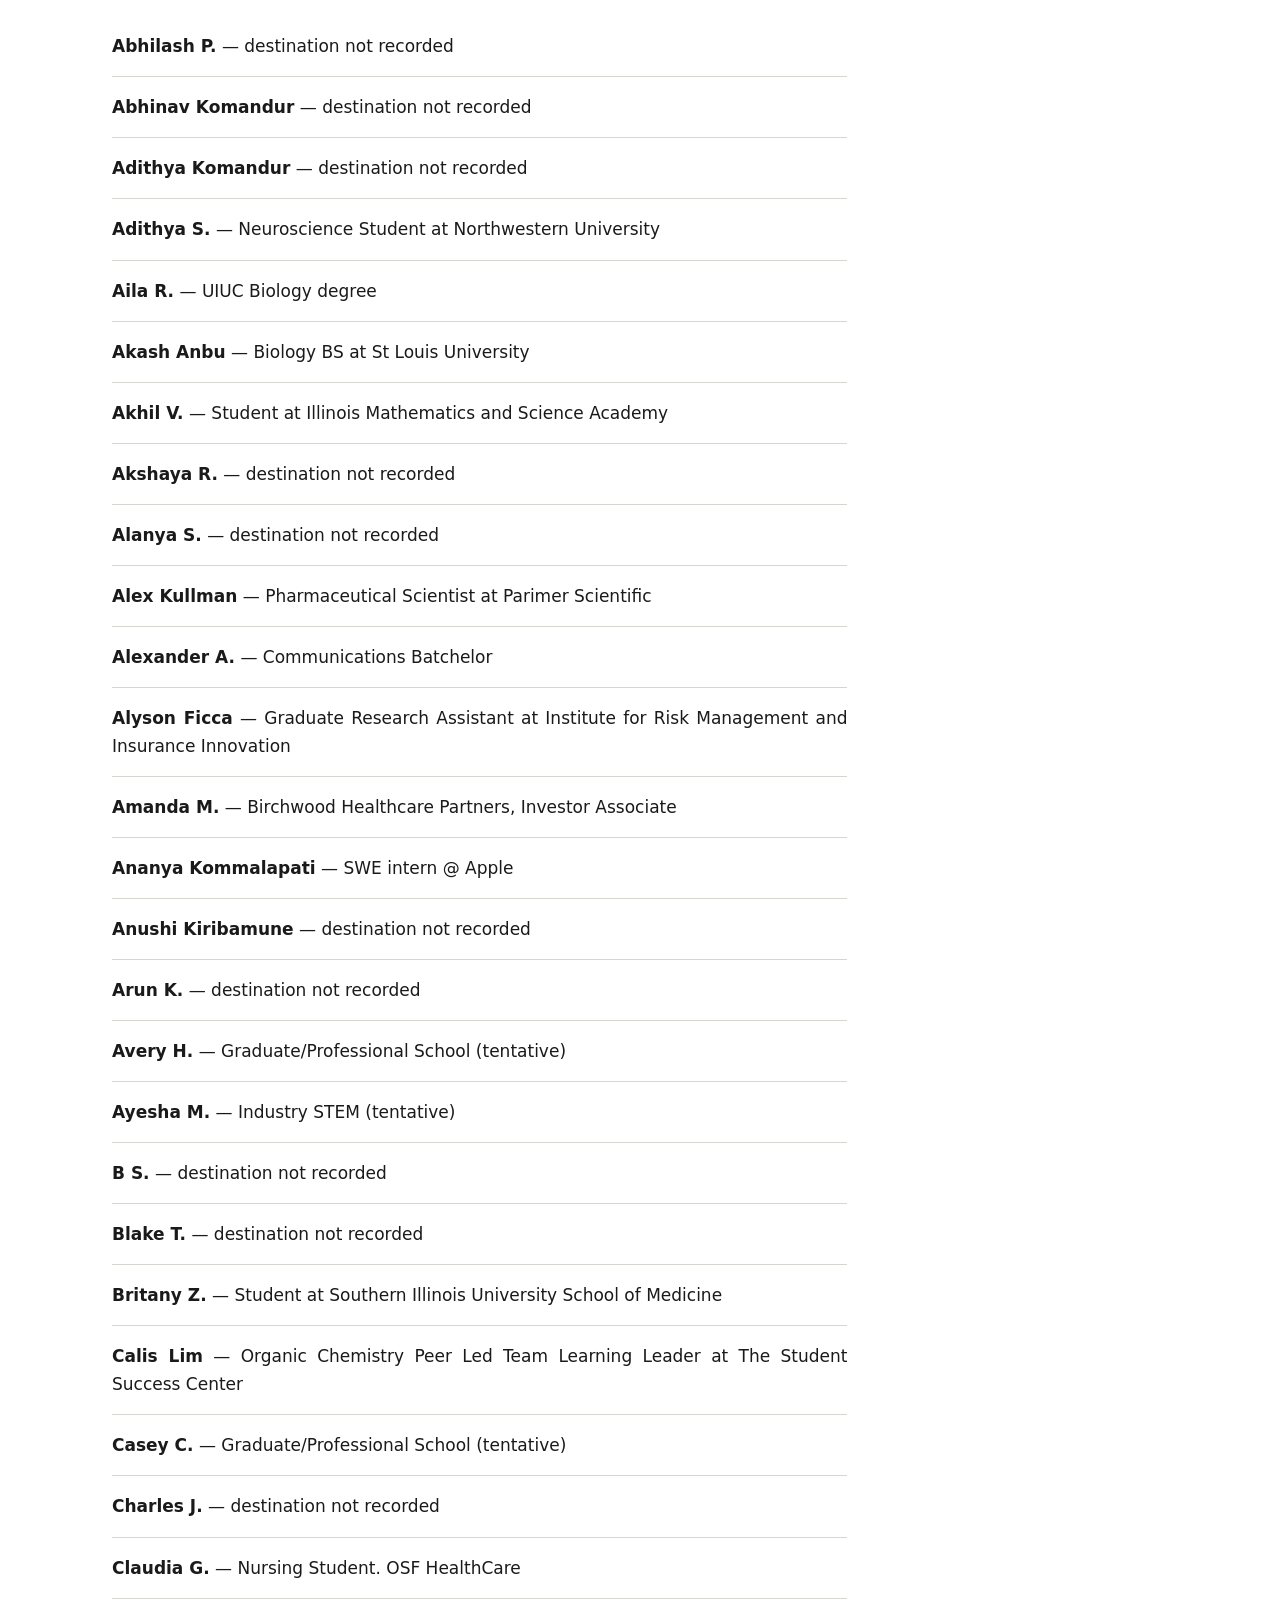
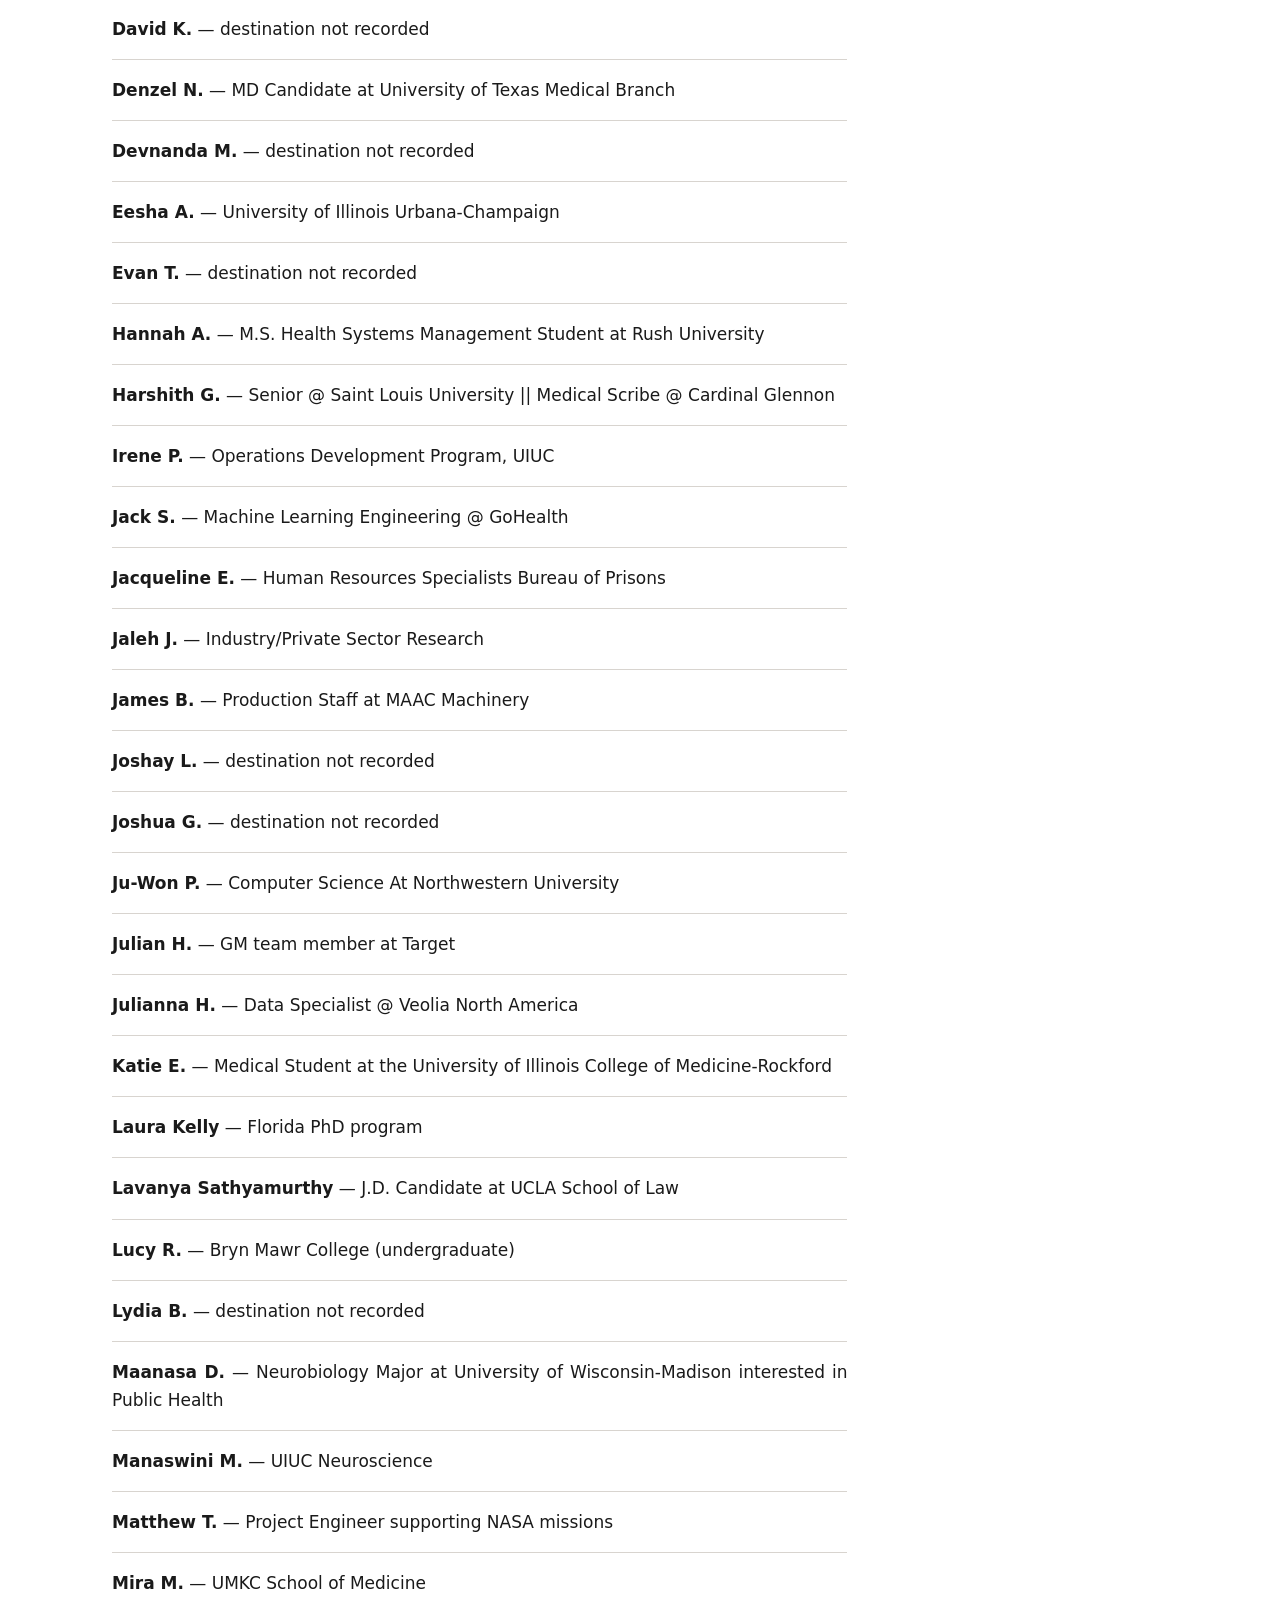
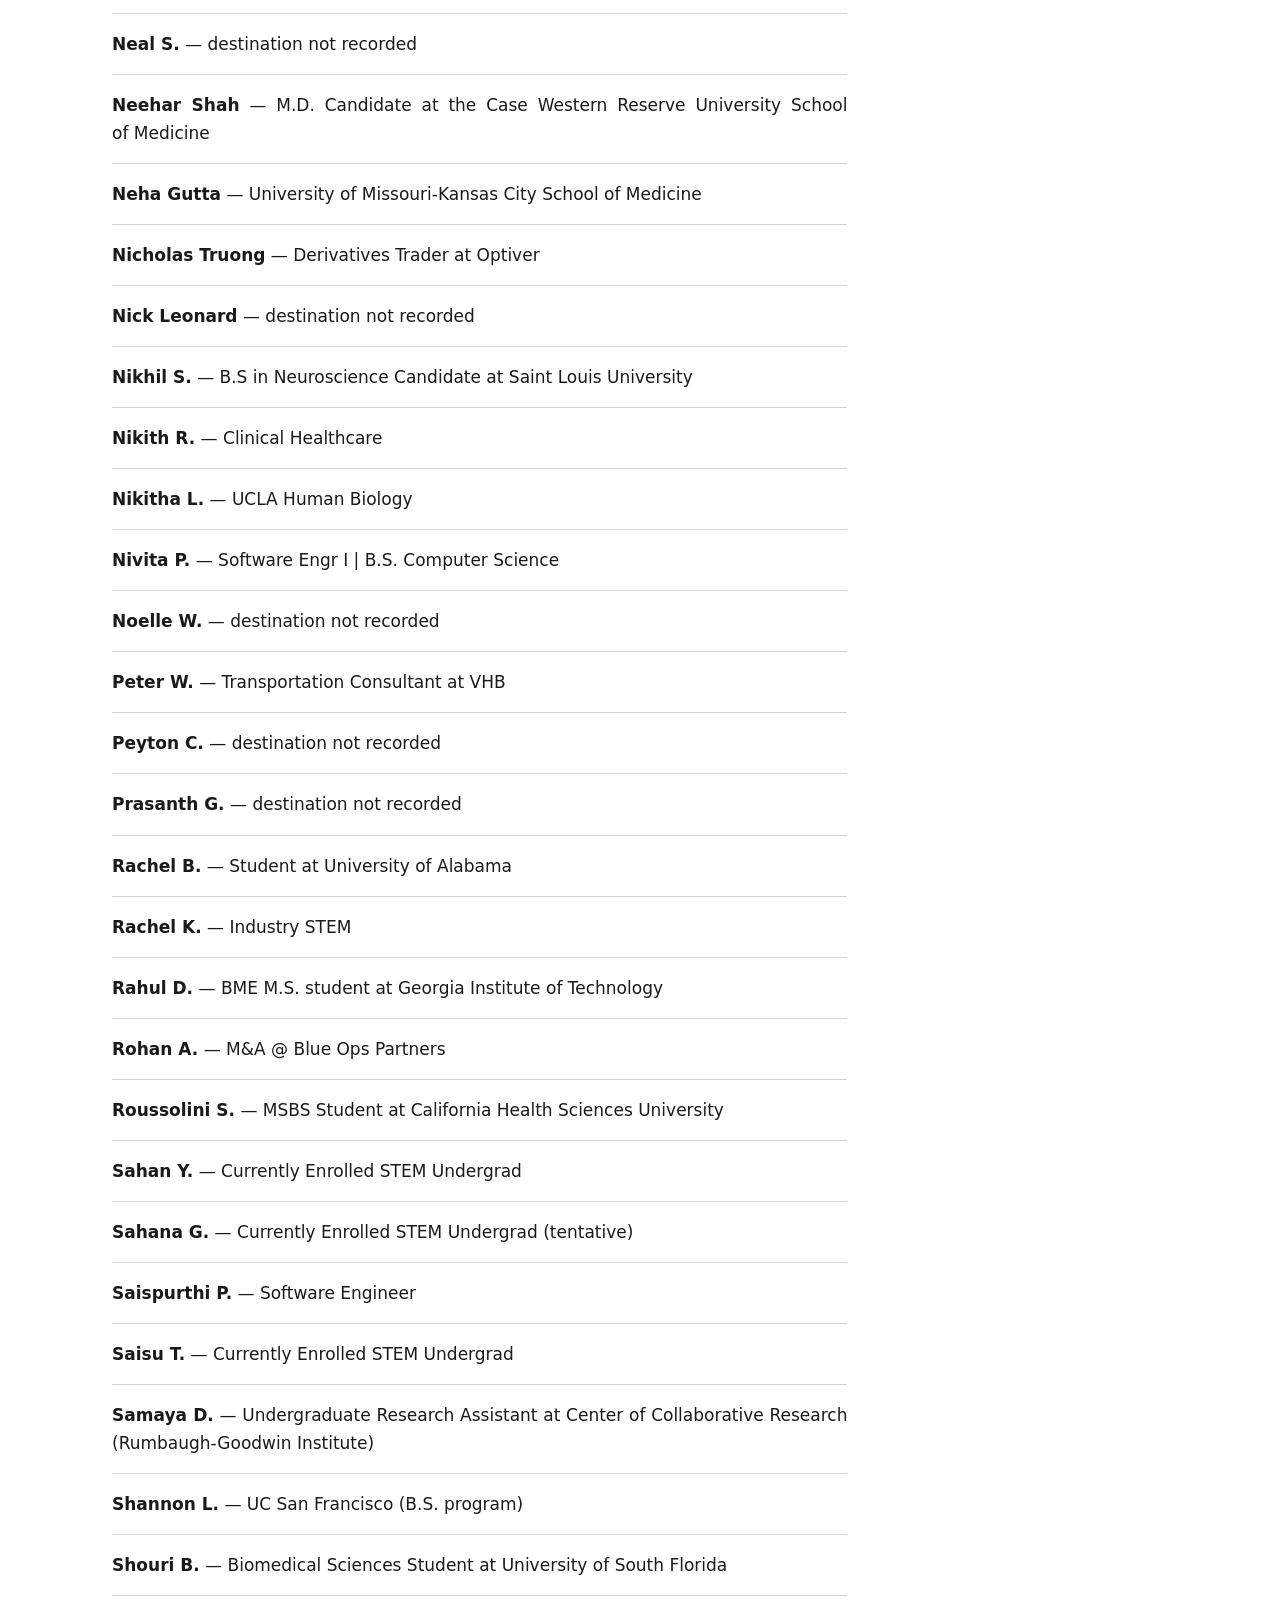
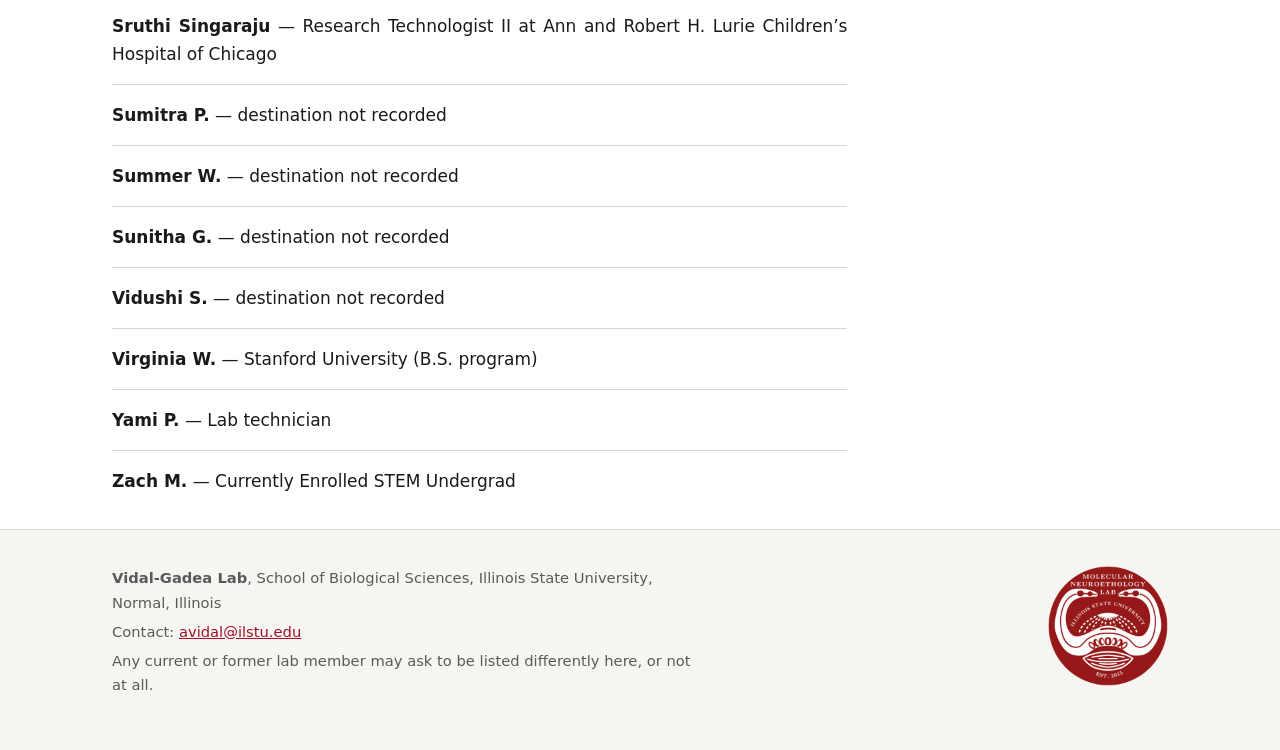
==== commit fb541a00: "Correct two stale alumni records Zach Benefield's position read "Medical School". He has completed t" ====
--- a/alumni.html
+++ b/alumni.html
@@ -208,7 +208,7 @@
     <li><strong>William Milanick</strong> — Postdoctoral Research Associate at the University of North Carolina, Chapel Hill</li>
     <li><strong>Yasmine Giliana</strong> — Senior Program Manager at ApotheCom</li>
     <li><strong>Yigit Demir</strong> — Graduate/Professional Research Track (tentative)</li>
-    <li><strong>Zach Benefield</strong> — Medical School</li>
+    <li><strong>Zach Benefield</strong> — Resident physician at Rush</li>
     <li><strong>Zoe Meier</strong> — Medical Assistant at UChicago Medicine</li>
   </ul>
   <h2 id="high-school">High school researchers <span class="meta">(84)</span></h2>
